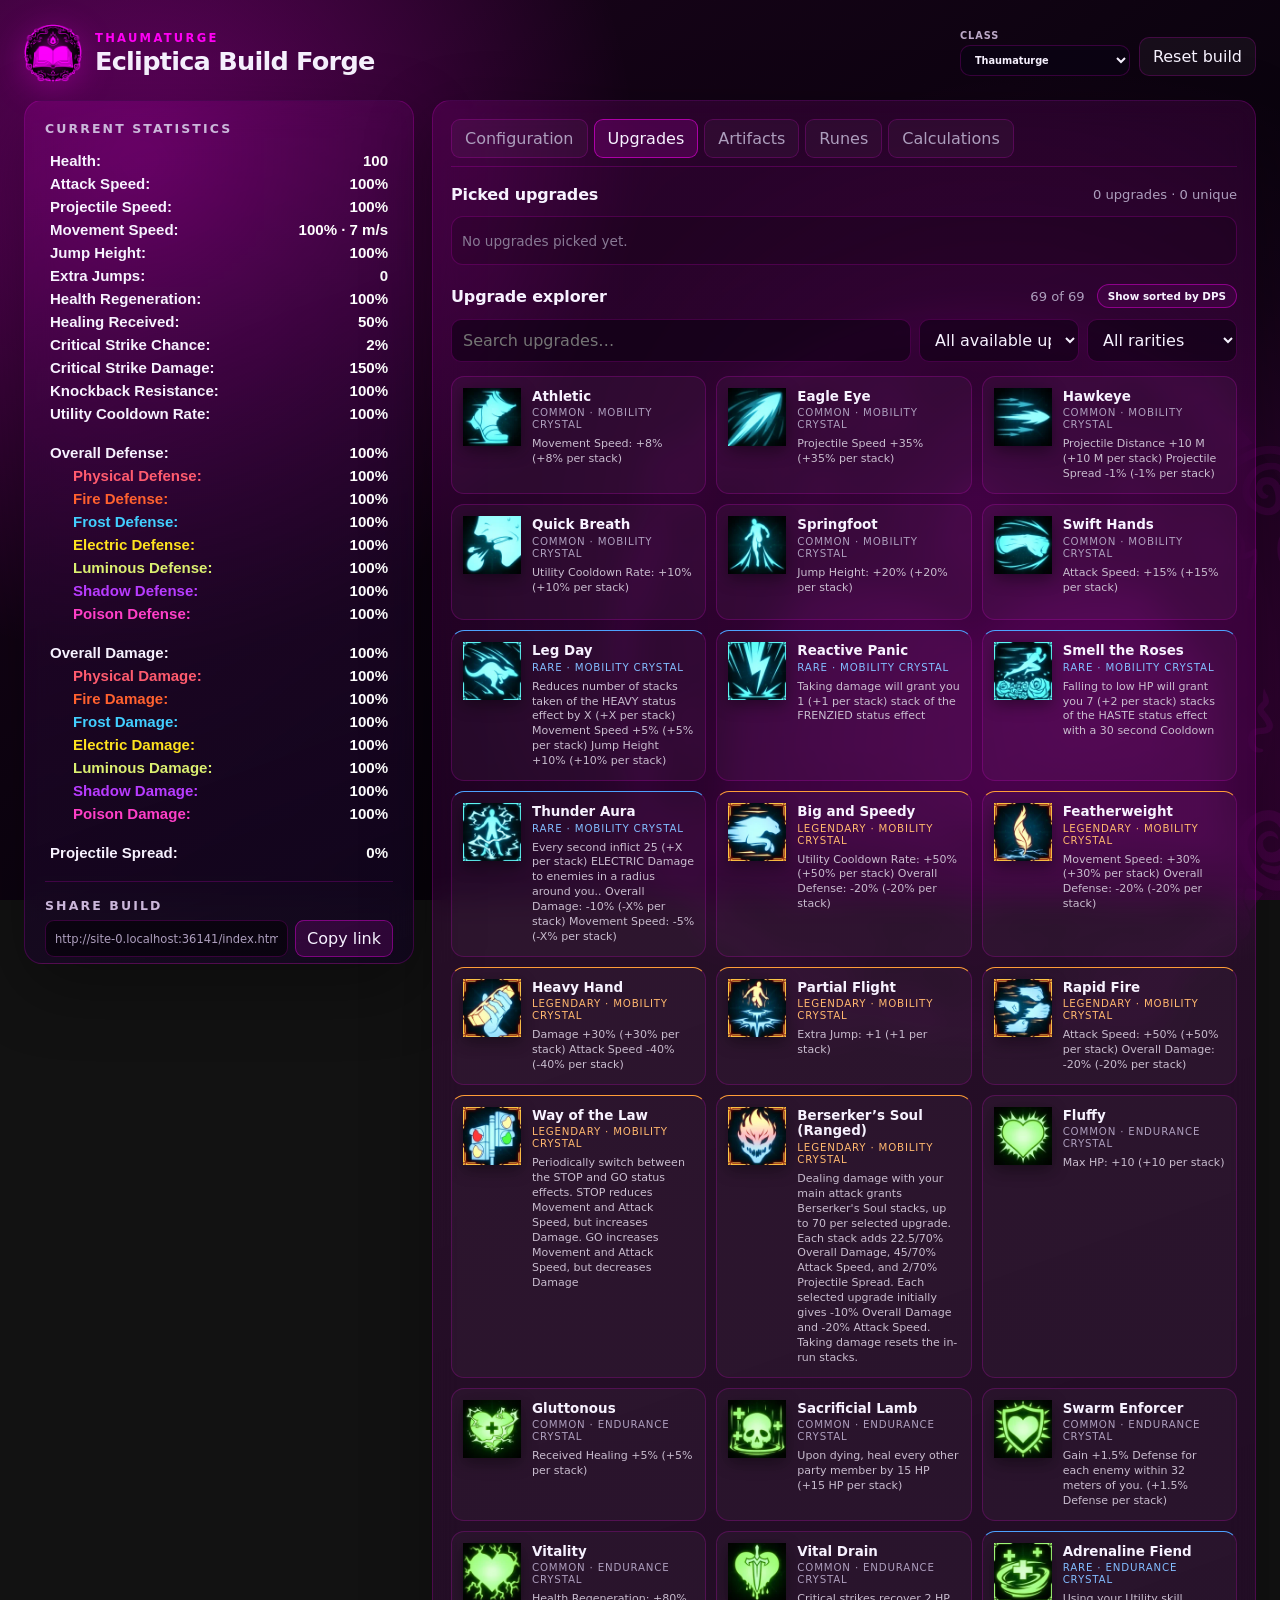
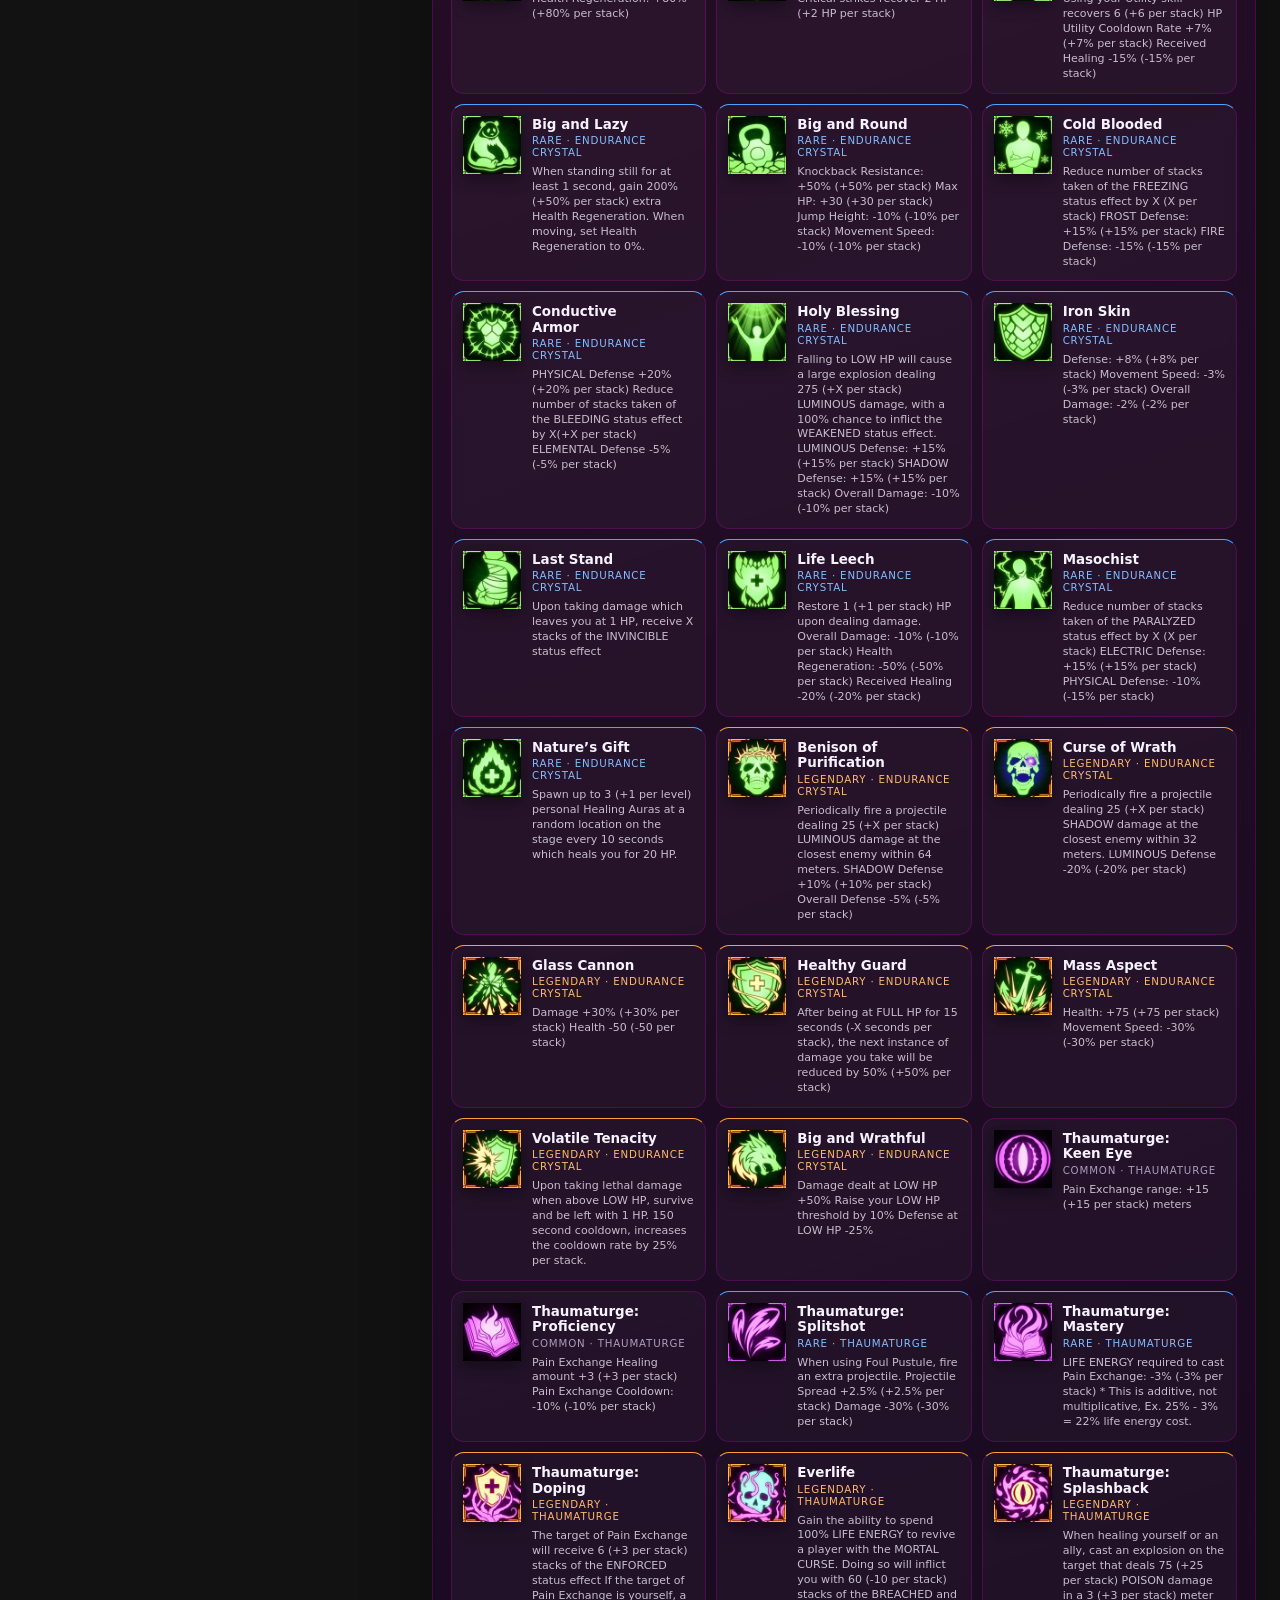
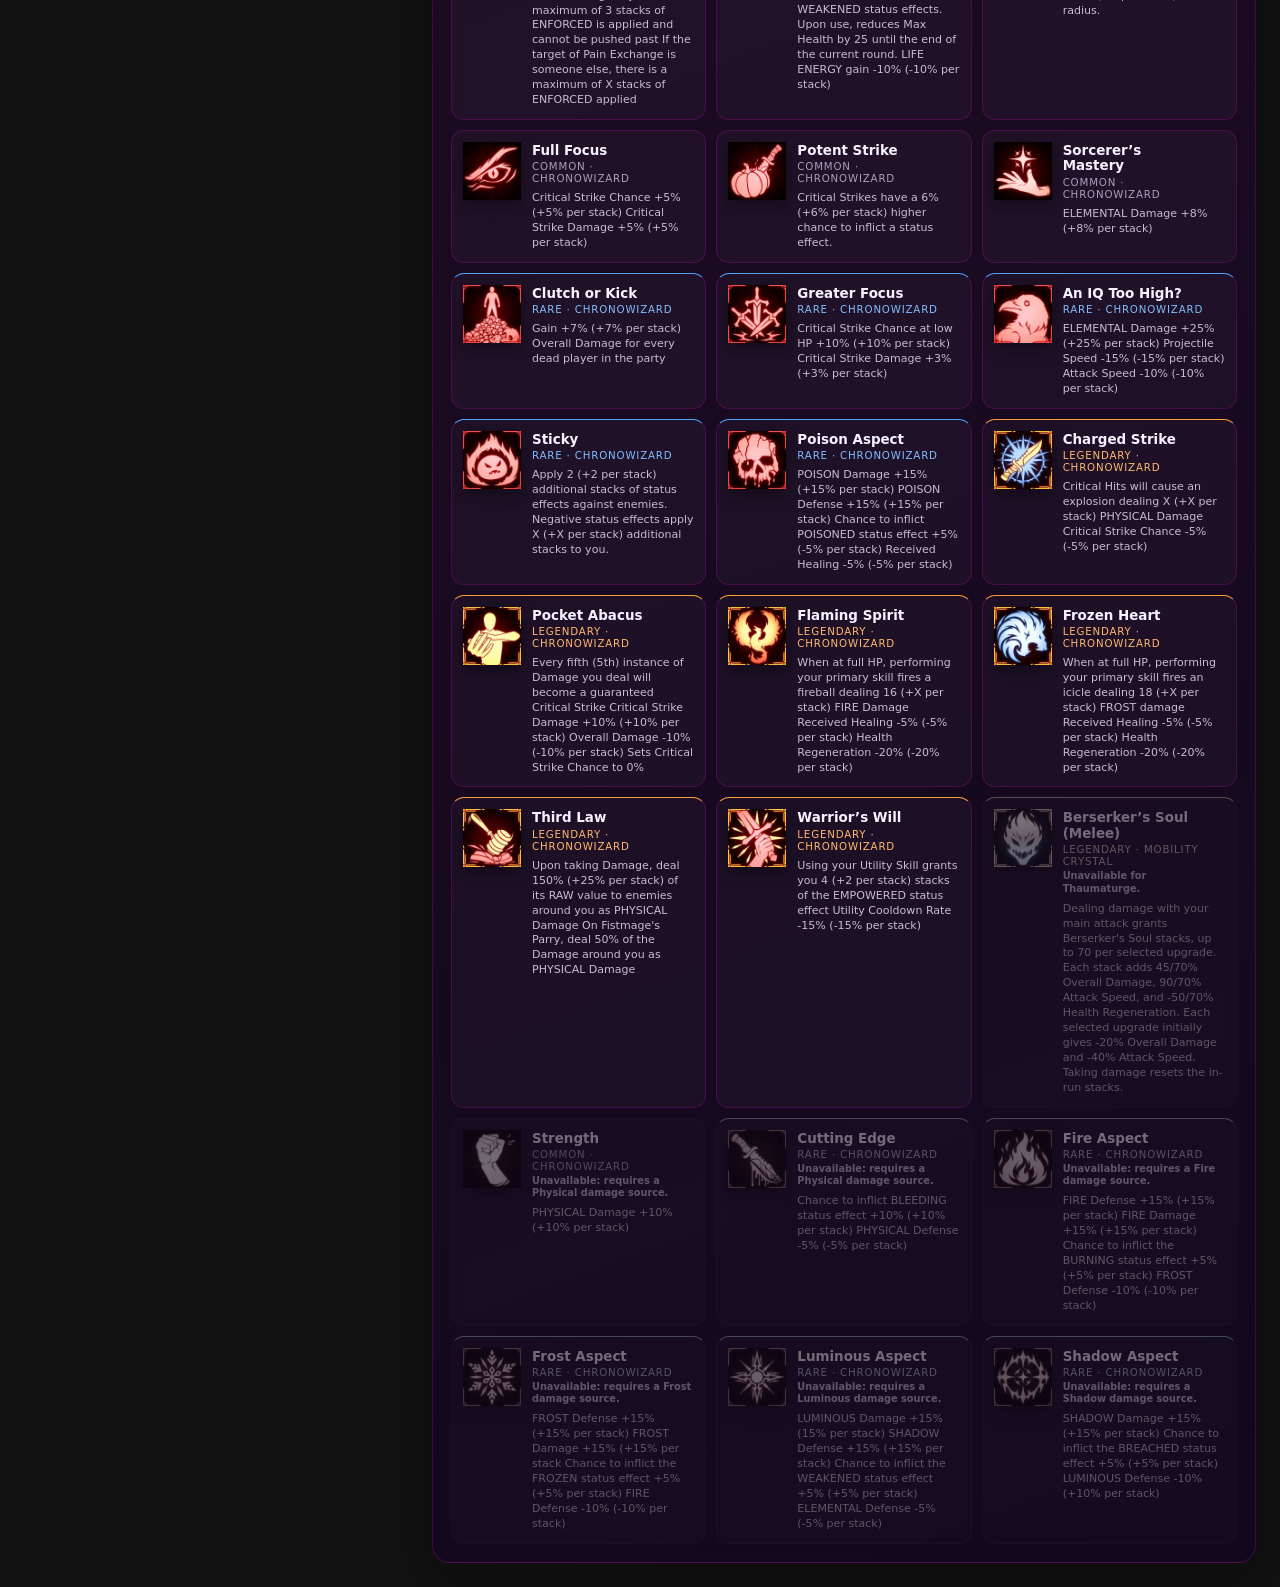
==== index.html @ ab250fe9 "Improve calculator combat mechanics and controls" ====
<!doctype html>
<html lang="en">
<head>
  <meta charset="utf-8">
  <meta name="viewport" content="width=device-width, initial-scale=1">
  <title>Ecliptica Build Forge</title>
  <style>
    :root {
      color-scheme: dark;
      --ink: #f7f2ff;
      --muted: #ad9ebd;
      --panel: rgba(18, 7, 31, .86);
      --panel-2: rgba(35, 14, 55, .82);
      --class-rgb: 255, 0, 244;
      --class-deep: #170319;
      --class-logo: url("pictures/Class7.png");
      --line: rgba(var(--class-rgb), .19);
      --accent: rgb(var(--class-rgb));
      --physical: #ff5b6e;
      --fire: #ff612f;
      --frost: #42cfff;
      --electric: #ffe31f;
      --luminous: #dbef71;
      --shadow: #b83cff;
      --poison: #ff3fc8;
      --positive: #8ef6b1;
      --negative: #ff8b9c;
      font-family: Inter, ui-sans-serif, system-ui, -apple-system, "Segoe UI", sans-serif;
    }

    * { box-sizing: border-box; }

    body {
      margin: 0;
      min-height: 100vh;
      color: var(--ink);
      background:
        radial-gradient(circle at 11% 18%, rgba(var(--class-rgb), .31), transparent 31rem),
        radial-gradient(circle at 84% 75%, rgba(var(--class-rgb), .17), transparent 38rem),
        linear-gradient(145deg, var(--class-deep), #07030b 66%, var(--class-deep));
      background-attachment: fixed;
    }

    body[data-class="Spellsword"] { --class-rgb: 255, 20, 28; --class-deep: #1c0307; --class-logo: url("pictures/Class1.png"); }
    body[data-class="Twinmage"] { --class-rgb: 0, 204, 24; --class-deep: #031a0a; --class-logo: url("pictures/Class2.png"); }
    body[data-class="Gunmancer"] { --class-rgb: 191, 207, 229; --class-deep: #0a0e16; --class-logo: url("pictures/Class3.png"); }
    body[data-class="Fistmage"] { --class-rgb: 255, 235, 0; --class-deep: #1b1700; --class-logo: url("pictures/Class4.png"); }
    body[data-class="Spellhammer"] { --class-rgb: 255, 126, 0; --class-deep: #211003; --class-logo: url("pictures/Class5.png"); }
    body[data-class="Shield Mage"] { --class-rgb: 0, 229, 239; --class-deep: #021b20; --class-logo: url("pictures/Class6.png"); }
    body[data-class="Thaumaturge"] { --class-rgb: 255, 0, 244; --class-deep: #1c031d; --class-logo: url("pictures/Class7.png"); }
    body[data-class="Nekomancer"] { --class-rgb: 139, 28, 255; --class-deep: #120326; --class-logo: url("pictures/Class8.png"); }

    body::before {
      content: "";
      position: fixed;
      inset: 0;
      pointer-events: none;
      opacity: .22;
      background-image:
        linear-gradient(rgba(255,255,255,.025) 1px, transparent 1px),
        linear-gradient(90deg, rgba(255,255,255,.02) 1px, transparent 1px);
      background-size: 42px 42px;
      mask-image: linear-gradient(to bottom, black, transparent 92%);
    }

    body::after {
      content: "";
      position: fixed;
      z-index: 0;
      right: -5vw;
      bottom: -16vh;
      width: min(68vw, 920px);
      height: min(82vh, 920px);
      pointer-events: none;
      opacity: .075;
      background: var(--class-logo) right bottom / contain no-repeat;
      filter: saturate(1.25);
    }

    button, input, select { font: inherit; }
    button { color: inherit; }

    .shell {
      position: relative;
      z-index: 1;
      width: min(1600px, 100%);
      margin: 0 auto;
      padding: 24px;
    }

    .topbar {
      display: flex;
      align-items: center;
      justify-content: space-between;
      gap: 18px;
      margin-bottom: 18px;
    }

    .eyebrow {
      margin: 0 0 3px;
      color: rgb(var(--class-rgb));
      font-size: .72rem;
      font-weight: 800;
      letter-spacing: .2em;
      text-transform: uppercase;
    }

    h1 {
      margin: 0;
      font-size: clamp(1.35rem, 2vw, 2rem);
      line-height: 1.05;
      letter-spacing: -.03em;
    }

    .brand {
      display: flex;
      align-items: center;
      gap: 13px;
      min-width: 0;
    }

    .class-logo {
      width: 58px;
      height: 58px;
      flex: 0 0 auto;
      object-fit: contain;
      filter: drop-shadow(0 7px 16px rgba(var(--class-rgb), .28));
    }

    .reset, .clear-search {
      border: 1px solid var(--line);
      border-radius: 10px;
      background: rgba(255,255,255,.045);
      padding: 9px 13px;
      cursor: pointer;
    }

    .reset:hover, .clear-search:hover { border-color: rgba(217, 164, 255, .55); }

    .top-actions {
      display: flex;
      align-items: end;
      gap: 9px;
    }

    .class-picker {
      display: grid;
      gap: 4px;
      color: #bdaac9;
      font-size: .61rem;
      font-weight: 800;
      letter-spacing: .1em;
      text-transform: uppercase;
    }

    .class-picker select {
      min-width: 170px;
      border: 1px solid var(--line);
      border-radius: 10px;
      outline: none;
      color: var(--ink);
      background: rgba(12, 4, 20, .82);
      padding: 8px 10px;
      text-transform: none;
    }

    .class-picker select:focus { border-color: var(--accent); }

    .layout {
      display: grid;
      grid-template-columns: minmax(310px, 390px) minmax(0, 1fr);
      gap: 18px;
      align-items: start;
    }

    .panel {
      border: 1px solid var(--line);
      border-radius: 18px;
      background: linear-gradient(160deg, rgba(var(--class-rgb), .105), var(--panel));
      box-shadow: 0 24px 70px rgba(0,0,0,.32);
      backdrop-filter: blur(14px);
    }

    .stats-panel {
      position: sticky;
      top: 18px;
      max-height: calc(100vh - 36px);
      overflow: auto;
      padding: 20px;
    }

    .panel-title {
      margin: 0;
      font-size: .78rem;
      color: #cbb7da;
      letter-spacing: .17em;
      text-transform: uppercase;
    }

    .stat-list {
      margin-top: 15px;
      display: grid;
      gap: 3px;
      font-family: "Arial Narrow", "Roboto Condensed", Impact, sans-serif;
      font-stretch: condensed;
      font-size: .94rem;
      font-weight: 800;
      font-style: normal;
      text-transform: none;
    }

    .stat-row {
      display: grid;
      grid-template-columns: minmax(0, 1fr) auto;
      gap: 12px;
      align-items: baseline;
      min-height: 20px;
      padding: 1px 5px;
      border-radius: 5px;
      cursor: help;
    }

    .stat-row.element { padding-left: 28px; }
    .stat-row.changed { background: rgba(255,255,255,.045); }
    .stat-row .value { color: #fff; white-space: nowrap; }
    .stat-row .delta { margin-left: 4px; font-size: .7rem; font-style: normal; }
    .delta.up { color: var(--positive); }
    .delta.down { color: var(--negative); }
    .stat-gap { height: 13px; }
    .physical { color: var(--physical); }
    .fire { color: var(--fire); }
    .frost { color: var(--frost); }
    .electric { color: var(--electric); }
    .luminous { color: var(--luminous); }
    .shadow { color: var(--shadow); }
    .poison { color: var(--poison); }

    .stat-tooltip {
      position: fixed;
      z-index: 1000;
      display: none;
      width: min(650px, calc(100vw - 28px));
      max-height: min(440px, calc(100vh - 28px));
      overflow: auto;
      border: 1px solid rgba(221, 177, 255, .58);
      border-radius: 16px;
      color: var(--ink);
      background: radial-gradient(circle at 12% 0, rgba(184, 91, 255, .18), transparent 38%), linear-gradient(145deg, rgba(27, 14, 37, .98), rgba(8, 8, 13, .98));
      box-shadow: inset 0 1px rgba(255,255,255,.08), 0 22px 65px rgba(0,0,0,.68), 0 0 24px rgba(183, 91, 255, .14);
      padding: 14px;
      font-family: Inter, ui-sans-serif, system-ui, sans-serif;
      font-size: .75rem;
      font-style: normal;
      text-transform: none;
      backdrop-filter: blur(16px);
      pointer-events: none;
    }

    .stat-tooltip.visible { display: block; }
    .stat-tooltip h3 { margin: 0 0 11px; color: #f0ceff; font-size: .9rem; letter-spacing: .02em; }
    .stat-tooltip table { width: 100%; border-collapse: collapse; table-layout: fixed; }
    .stat-tooltip th {
      color: #d7b8e8;
      font-size: .62rem;
      letter-spacing: .09em;
      text-align: left;
      text-transform: uppercase;
    }
    .stat-tooltip th, .stat-tooltip td {
      padding: 6px 7px;
      border-bottom: 1px solid rgba(224, 198, 255, .11);
      vertical-align: top;
      overflow-wrap: anywhere;
    }
    .stat-tooltip th:nth-child(1) { width: 16%; }
    .stat-tooltip th:nth-child(2) { width: 16%; }
    .stat-tooltip th:nth-child(3) { width: 27%; }
    .stat-tooltip th:nth-child(4) { width: 41%; }
    .stat-tooltip .source-value { color: #fff; font-weight: 800; white-space: nowrap; }
    .stat-tooltip .source-type { color: #d3a8f1; }
    .stat-tooltip tbody tr:hover { background: rgba(215, 151, 255, .07); }
    .cap-calculation {
      margin-top: 10px;
      border: 1px solid rgba(255, 222, 73, .22);
      border-radius: 9px;
      color: #d8cde0;
      background: rgba(255, 211, 45, .055);
      padding: 8px 9px;
      line-height: 1.5;
    }
    .cap-calculation strong { color: #ffe66c; }
    .cap-formula { color: #f6effa; font-family: ui-monospace, SFMono-Regular, Consolas, monospace; }

    .explorer {
      padding: 18px;
      min-width: 0;
    }

    .tabs { display: flex; gap: 6px; overflow-x: auto; margin: 0 0 18px; padding-bottom: 8px; border-bottom: 1px solid var(--line); }
    .tab-button { border: 1px solid var(--line); border-radius: 9px; color: var(--muted); background: rgba(255,255,255,.03); padding: 9px 13px; cursor: pointer; }
    .tab-button[aria-selected="true"] { border-color: rgba(var(--class-rgb), .55); color: var(--ink); background: rgba(var(--class-rgb), .14); }
    .tab-pane[hidden] { display: none; }
    .placeholder-pane { min-height: 260px; display: grid; place-items: center; color: var(--muted); text-align: center; }
    .configuration-empty { min-height: 260px; display: grid; place-items: center; color: var(--muted); text-align: center; }
    .configuration-actions { display: flex; justify-content: flex-end; margin: 0 0 18px; }
    .configuration-stack { display: grid; gap: 24px; }
    .berserker-stack-control { border: 1px solid rgba(var(--class-rgb), .34); border-radius: 12px; margin: 0; padding: 12px; background: rgba(var(--class-rgb), .06); }
    .berserker-stack-control legend { padding: 0 6px; color: var(--ink); font-size: .78rem; font-weight: 850; }
    .berserker-stack-inputs { display: grid; grid-template-columns: minmax(160px, 1fr) 92px; gap: 12px; align-items: center; }
    .berserker-stack-inputs input[type="range"] { width: 100%; accent-color: rgb(var(--class-rgb)); }
    .berserker-stack-inputs input[type="number"] { width: 100%; border: 1px solid var(--line); border-radius: 8px; color: var(--ink); background: rgba(0,0,0,.22); padding: 7px 8px; font: inherit; font-variant-numeric: tabular-nums; }
    .berserker-stack-summary { display: block; margin-top: 8px; color: var(--muted); font-size: .68rem; }
    .twinmage-configuration { display: grid; gap: 24px; }
    .gunmancer-configuration { display: grid; gap: 22px; }
    .ability-picker { border: 0; margin: 0; padding: 0; }
    .ability-picker legend { width: 100%; margin-bottom: 10px; color: var(--ink); }
    .ability-picker-heading { display: flex; align-items: baseline; justify-content: space-between; gap: 14px; }
    .ability-picker-title { font-size: 1rem; font-weight: 800; text-transform: uppercase; letter-spacing: .04em; }
    .ability-picker-subtitle { color: var(--muted); font-size: .68rem; }
    .ability-options { display: grid; grid-template-columns: repeat(2, minmax(180px, 1fr)); gap: 10px; }
    .ability-option { position: relative; display: grid; grid-template-columns: 58px minmax(0, 1fr); gap: 10px; align-items: center; min-width: 0; border: 1px solid var(--line); border-radius: 12px; color: var(--muted); background: rgba(255,255,255,.025); padding: 9px; cursor: pointer; transition: border-color .15s, background .15s, color .15s, transform .15s; }
    .ability-option:hover { border-color: rgba(var(--class-rgb), .45); color: var(--ink); transform: translateY(-1px); }
    .ability-option:has(input:focus-visible) { outline: 2px solid rgba(var(--class-rgb), .8); outline-offset: 2px; }
    .ability-option:has(input:checked) { border-color: rgba(var(--class-rgb), .8); color: var(--ink); background: rgba(var(--class-rgb), .16); box-shadow: inset 0 0 0 1px rgba(var(--class-rgb), .3), 0 0 18px rgba(var(--class-rgb), .13); }
    .ability-option input { position: absolute; width: 1px; height: 1px; opacity: 0; pointer-events: none; }
    .ability-icon { width: 58px; height: 58px; display: block; object-fit: contain; border-radius: 9px; background: rgba(0,0,0,.2); }
    .ability-option:has(input:checked) .ability-icon { filter: saturate(1.16) drop-shadow(0 0 7px rgba(var(--class-rgb), .4)); }
    .ability-copy { min-width: 0; }
    .ability-name { display: block; overflow: hidden; color: inherit; font-size: .76rem; font-weight: 850; text-overflow: ellipsis; white-space: nowrap; }
    .ability-effect { display: block; margin-top: 4px; color: var(--muted); font-size: .65rem; line-height: 1.35; }
    .gunmancer-configuration .ability-picker-heading { align-items: center; }
    .gunmancer-configuration .ability-options { grid-template-columns: repeat(auto-fit, minmax(180px, 1fr)); }
    .airblast-options { display: grid; grid-template-columns: repeat(3, minmax(130px, 1fr)); gap: 8px; }
    .airblast-option { position: relative; display: flex; align-items: center; gap: 7px; border: 1px solid var(--line); border-radius: 9px; color: var(--muted); background: rgba(255,255,255,.025); padding: 8px 9px; font-size: .7rem; cursor: pointer; }
    .airblast-option:has(input:checked) { border-color: rgba(var(--class-rgb), .75); color: var(--ink); background: rgba(var(--class-rgb), .13); }
    .airblast-option input { accent-color: rgb(var(--class-rgb)); }
    .gunmancer-source-note { color: var(--muted); font-size: .66rem; line-height: 1.4; }
    .element-picker { border: 0; margin: 0; padding: 0; }
    .element-picker legend { width: 100%; margin-bottom: 10px; color: var(--ink); }
    .element-picker-heading { display: flex; align-items: center; justify-content: space-between; gap: 14px; }
    .element-picker-title { font-size: 1rem; font-weight: 800; text-transform: uppercase; letter-spacing: .04em; }
    .damage-calculation-toggle { display: inline-flex; align-items: center; gap: 7px; color: var(--muted); font-size: .72rem; font-weight: 700; text-transform: none; letter-spacing: 0; cursor: pointer; }
    .damage-calculation-toggle input { width: 16px; height: 16px; margin: 0; accent-color: rgb(var(--class-rgb)); cursor: pointer; }
    .element-options { display: grid; grid-template-columns: repeat(6, minmax(76px, 1fr)); gap: 10px; }
    .element-option { position: relative; display: grid; justify-items: center; gap: 7px; min-width: 0; border: 1px solid var(--line); border-radius: 12px; color: var(--muted); background: rgba(255,255,255,.025); padding: 11px 7px 9px; cursor: pointer; transition: border-color .15s, background .15s, color .15s, transform .15s; }
    .element-option:hover { border-color: rgba(var(--class-rgb), .45); color: var(--ink); transform: translateY(-1px); }
    .element-option:has(input:focus-visible) { outline: 2px solid rgba(var(--class-rgb), .8); outline-offset: 2px; }
    .element-option:has(input:checked) { border-color: rgba(var(--class-rgb), .8); color: var(--ink); background: rgba(var(--class-rgb), .16); box-shadow: inset 0 0 0 1px rgba(var(--class-rgb), .3), 0 0 18px rgba(var(--class-rgb), .13); }
    .element-option input { position: absolute; width: 1px; height: 1px; opacity: 0; pointer-events: none; }
    .element-icon { width: 64px; height: 64px; display: block; object-fit: contain; filter: saturate(.88); }
    .element-option:has(input:checked) .element-icon { filter: saturate(1.16) drop-shadow(0 0 7px rgba(var(--class-rgb), .4)); }
    .element-name { overflow: hidden; max-width: 100%; font-size: .72rem; font-weight: 800; text-transform: uppercase; text-overflow: ellipsis; }
    .calculation-empty { min-height: 260px; display: grid; place-items: center; color: var(--muted); text-align: center; }
    .calculation-stack { display: grid; gap: 12px; align-items: start; justify-items: start; }
    .calculation-secondary { display: flex; flex-wrap: wrap; gap: 12px; align-items: flex-start; max-width: 100%; }
    .damage-calculation { width: 100%; }
    .damage-table-wrap { width: max-content; max-width: 100%; overflow-x: auto; border: 1px solid rgba(var(--class-rgb), .58); border-radius: 12px; background: linear-gradient(135deg, rgba(255,255,255,.025), rgba(0,0,0,.22)); box-shadow: inset 0 0 18px rgba(0,0,0,.22), 0 0 12px rgba(var(--class-rgb), .08); }
    .damage-table { width: auto; min-width: 0; border-collapse: collapse; table-layout: fixed; }
    .damage-table .damage-label-col { width: 120px; }
    .damage-table .damage-data-col { width: 72px; }
    .damage-table.shared-ability-table .damage-data-col { width: 120px; }
    .damage-table th, .damage-table td { border-right: 1px solid rgba(255,255,255,.13); border-bottom: 1px solid rgba(255,255,255,.13); padding: 6px 9px; }
    .damage-table tr > :last-child { border-right: 0; }
    .damage-table tbody tr:last-child > * { border-bottom: 0; }
    .damage-table thead th { height: 42px; background: rgba(0,0,0,.18); }
    .damage-table .damage-label { width: 120px; min-width: 120px; color: #e8e8ec; font-size: .66rem; font-weight: 650; text-align: left; white-space: nowrap; }
    .damage-column { --damage-color: #d8dde5; width: 72px; min-width: 72px; color: var(--damage-color); text-align: center; }
    .shared-ability-table .damage-column { width: 120px; min-width: 120px; }
    .shared-ability-table .damage-hand-title { overflow-wrap: normal; word-break: normal; }
    .damage-column[data-element="fire"] { --damage-color: #ff8717; }
    .damage-column[data-element="frost"] { --damage-color: #59b8ff; }
    .damage-column[data-element="lightning"] { --damage-color: #ffe45e; }
    .damage-column[data-element="electric"] { --damage-color: var(--electric); }
    .damage-column[data-element="physical"] { --damage-color: var(--physical); }
    .damage-column[data-element="luminous"] { --damage-color: #fff3a0; }
    .damage-column[data-element="shadow"] { --damage-color: #c77dff; }
    .damage-column[data-element="poison"] { --damage-color: var(--poison); }
    .damage-column[data-element="burning"] { --damage-color: #ff8717; }
    .damage-column[data-element="bleeding"] { --damage-color: var(--physical); }
    .damage-column.status-effect-column { background: color-mix(in srgb, var(--damage-color) 4%, transparent); }
    .damage-column.status-group-start { border-left: 3px solid rgba(var(--class-rgb), .72); }
    .damage-hand-position { display: block; margin-bottom: 2px; color: #9d93a4; font-size: .46rem; font-weight: 800; letter-spacing: .06em; text-transform: uppercase; }
    .damage-hand-title { display: block; color: var(--damage-color); font-size: .7rem; font-weight: 900; line-height: 1.05; overflow-wrap: anywhere; }
    .damage-value { color: var(--damage-color); font-size: .72rem; font-variant-numeric: tabular-nums; font-weight: 800; }
    .damage-value-unknown { color: #aaa6af; font-size: .82rem; }
    .damage-section-break > * { border-top: 3px solid rgba(255,255,255,.11); }
    .damage-total-row .damage-label, .damage-total-row .damage-value { font-size: .93rem; font-weight: 950; }
    .damage-combined-row > * { border-top: 4px solid rgba(var(--class-rgb), .5); border-bottom: 0; background: linear-gradient(90deg, rgba(var(--class-rgb), .14), rgba(var(--class-rgb), .045)); padding-top: 10px; padding-bottom: 10px; }
    .damage-combined-label { color: #f1f3f4; font-size: .78rem; font-weight: 950; letter-spacing: .035em; text-align: left; text-transform: uppercase; }
    .damage-combined-value { display: inline-block; min-width: 82px; color: rgb(var(--class-rgb)); font-size: 1.34rem; font-variant-numeric: tabular-nums; font-weight: 950; line-height: 1; text-shadow: 0 0 14px rgba(var(--class-rgb), .42); }
    .crit-table-wrap { width: max-content; max-width: 100%; overflow-x: auto; border: 1px solid rgba(255, 112, 190, .58); border-radius: 12px; background: linear-gradient(135deg, rgba(255,112,190,.055), rgba(0,0,0,.22)); box-shadow: inset 0 0 18px rgba(0,0,0,.22), 0 0 12px rgba(255,112,190,.06); }
    .crit-table { width: 230px; border-collapse: collapse; table-layout: fixed; }
    .crit-table th, .crit-table td { border-right: 1px solid rgba(255,255,255,.13); border-bottom: 1px solid rgba(255,255,255,.13); padding: 6px 9px; }
    .crit-table tr > :last-child { border-right: 0; }
    .crit-table tbody tr:last-child > * { border-bottom: 0; }
    .crit-table thead th { color: #ffb7dc; background: rgba(0,0,0,.18); font-size: .7rem; font-weight: 900; letter-spacing: .06em; text-align: left; text-transform: uppercase; }
    .crit-label { width: 150px; color: #e8e8ec; font-size: .66rem; font-weight: 650; text-align: left; white-space: nowrap; }
    .crit-value { width: 80px; color: #ff8bc9; font-size: .72rem; font-variant-numeric: tabular-nums; font-weight: 850; text-align: center; }
    .status-table-wrap { --status-color: #ff8717; width: max-content; max-width: 100%; overflow-x: auto; border: 1px solid color-mix(in srgb, var(--status-color) 62%, transparent); border-radius: 12px; background: linear-gradient(135deg, color-mix(in srgb, var(--status-color) 7%, transparent), rgba(0,0,0,.22)); box-shadow: inset 0 0 18px rgba(0,0,0,.22), 0 0 12px color-mix(in srgb, var(--status-color) 8%, transparent); }
    .status-table-wrap[data-status="bleeding"] { --status-color: #ff5b6e; }
    .status-table-wrap[data-status="frozen"] { --status-color: #59b8ff; }
    .status-table-wrap[data-status="paralyzed"] { --status-color: #ffe45e; }
    .status-table-wrap[data-status="weakened"] { --status-color: #fff3a0; }
    .status-table-wrap[data-status="breached"] { --status-color: #c77dff; }
    .status-table-wrap[data-status="poisoned"] { --status-color: var(--poison); }
    .status-table { width: 240px; border-collapse: collapse; table-layout: fixed; }
    .status-table th, .status-table td { border-right: 1px solid rgba(255,255,255,.13); border-bottom: 1px solid rgba(255,255,255,.13); padding: 6px 9px; }
    .status-table tr > :last-child { border-right: 0; }
    .status-table tbody tr:last-child > * { border-bottom: 0; }
    .status-table thead th { color: color-mix(in srgb, var(--status-color) 76%, white); background: rgba(0,0,0,.18); font-size: .7rem; font-weight: 900; letter-spacing: .06em; text-align: left; text-transform: uppercase; }
    .status-label { width: 160px; color: #e8e8ec; font-size: .66rem; font-weight: 650; text-align: left; }
    .status-value { width: 80px; color: var(--status-color); font-size: .72rem; font-variant-numeric: tabular-nums; font-weight: 850; text-align: center; }
    .status-value-unknown { color: #aaa6af; font-size: .82rem; }
    .status-note { color: #aaa6af; background: color-mix(in srgb, var(--status-color) 5%, transparent); padding: 7px 9px !important; font-size: .58rem; font-weight: 650; line-height: 1.35; text-align: left; }
    .status-uncapped-uptime { margin-left: 3px; color: #929099; font-size: .62rem; font-weight: 750; white-space: nowrap; }
    [data-calculation-formula] { cursor: help; border-radius: 4px; transition: background .12s, box-shadow .12s, color .12s; }
    .calculation-reference { background: rgba(255, 230, 92, .18) !important; box-shadow: inset 0 0 0 1px rgba(255, 230, 92, .72), 0 0 10px rgba(255, 230, 92, .28); }
    .calculation-tooltip { --tooltip-accent: #d9a4ff; position: fixed; z-index: 1100; display: none; min-width: 150px; max-width: min(390px, calc(100vw - 24px)); overflow: hidden; border: 1px solid color-mix(in srgb, var(--tooltip-accent) 58%, transparent); border-radius: 12px; color: #f7f3f8; background: radial-gradient(circle at 8% 0, color-mix(in srgb, var(--tooltip-accent) 18%, transparent), transparent 48%), linear-gradient(145deg, rgba(24, 22, 28, .98), rgba(7, 8, 11, .98)); box-shadow: inset 0 1px rgba(255,255,255,.1), 0 14px 38px rgba(0,0,0,.62), 0 0 22px color-mix(in srgb, var(--tooltip-accent) 18%, transparent); padding: 11px 13px 10px; font: 700 .7rem/1.42 ui-monospace, SFMono-Regular, Consolas, monospace; backdrop-filter: blur(18px) saturate(1.25); pointer-events: none; }
    .calculation-tooltip::before { content: ""; position: absolute; inset: 0 0 auto; height: 3px; background: linear-gradient(90deg, transparent, var(--tooltip-accent) 22% 78%, transparent); box-shadow: 0 0 12px var(--tooltip-accent); }
    .calculation-tooltip.visible { display: block; }
    .calculation-tooltip-head { display: flex; gap: 7px; align-items: center; margin-bottom: 4px; color: color-mix(in srgb, var(--tooltip-accent) 86%, white); font-family: Inter, ui-sans-serif, system-ui, sans-serif; font-size: .58rem; font-weight: 900; letter-spacing: .12em; text-transform: uppercase; }
    .calculation-tooltip-icon { width: 15px; height: 15px; display: inline-grid; place-items: center; border: 1px solid color-mix(in srgb, var(--tooltip-accent) 72%, transparent); border-radius: 5px; background: color-mix(in srgb, var(--tooltip-accent) 14%, transparent); box-shadow: 0 0 8px color-mix(in srgb, var(--tooltip-accent) 22%, transparent); font-size: .48rem; }
    .calculation-tooltip-title { margin: 2px 0 6px; color: color-mix(in srgb, var(--tooltip-accent) 80%, white); font-family: Inter, ui-sans-serif, system-ui, sans-serif; font-size: .82rem; font-weight: 900; }
    .calculation-tooltip-lines { display: grid; gap: 2px; color: #d8d3dc; }
    .calculation-tooltip-source-with-icon { display: grid; grid-template-columns: 44px minmax(0, 1fr); gap: 10px; align-items: center; }
    .calculation-tooltip-source-icon { width: 44px; height: 44px; display: block; object-fit: contain; border: 1px solid color-mix(in srgb, var(--tooltip-accent) 48%, transparent); border-radius: 10px; background: color-mix(in srgb, var(--tooltip-accent) 8%, rgba(255,255,255,.025)); box-shadow: inset 0 1px rgba(255,255,255,.08), 0 0 14px color-mix(in srgb, var(--tooltip-accent) 18%, transparent); }
    .calculation-tooltip-mini-source-icon { width: 20px; height: 20px; display: block; margin-left: 3px; object-fit: contain; filter: drop-shadow(0 0 5px color-mix(in srgb, var(--tooltip-accent) 32%, transparent)); }
    .calculation-tooltip-source-with-icon .calculation-tooltip-title { margin-top: 0; }
    .calculation-tooltip-expression { display: grid; gap: 5px; color: #fff; font-size: .72rem; text-shadow: 0 0 10px color-mix(in srgb, var(--tooltip-accent) 22%, transparent); }
    .calculation-tooltip-expression-line + .calculation-tooltip-expression-line { border-top: 1px solid color-mix(in srgb, var(--tooltip-accent) 20%, transparent); padding-top: 5px; }
    .calculation-tooltip-upgrade { display: grid; grid-template-columns: 42px minmax(0, 1fr) auto; gap: 9px; align-items: center; margin: -2px -2px 10px; border-bottom: 1px solid color-mix(in srgb, var(--tooltip-accent) 22%, transparent); padding: 2px 2px 10px; }
    .calculation-tooltip-upgrade-icon { width: 42px; height: 42px; display: block; object-fit: contain; border: 1px solid color-mix(in srgb, var(--tooltip-accent) 42%, transparent); border-radius: 9px; background: rgba(255,255,255,.035); box-shadow: 0 0 12px color-mix(in srgb, var(--tooltip-accent) 14%, transparent); }
    .calculation-tooltip-upgrade-name { color: color-mix(in srgb, var(--tooltip-accent) 78%, white); font-family: Inter, ui-sans-serif, system-ui, sans-serif; font-size: .72rem; font-weight: 900; }
    .calculation-tooltip-upgrade-effect { grid-column: 2 / -1; margin-top: -4px; color: #aaa5af; font-family: Inter, ui-sans-serif, system-ui, sans-serif; font-size: .61rem; font-weight: 600; line-height: 1.35; }
    .calculation-tooltip-upgrade-stacks { align-self: start; border: 1px solid color-mix(in srgb, var(--tooltip-accent) 48%, transparent); border-radius: 999px; color: #fff; background: color-mix(in srgb, var(--tooltip-accent) 13%, transparent); padding: 2px 6px; font-family: Inter, ui-sans-serif, system-ui, sans-serif; font-size: .55rem; font-weight: 900; white-space: nowrap; }
    .calculation-damage-type { --type-color: #fff; margin-left: auto; border: 1px solid color-mix(in srgb, var(--type-color) 62%, transparent); border-radius: 999px; color: var(--type-color); background: color-mix(in srgb, var(--type-color) 12%, transparent); padding: 2px 7px; font-size: .55rem; letter-spacing: .08em; box-shadow: 0 0 9px color-mix(in srgb, var(--type-color) 16%, transparent); }
    .damage-type-fire { --type-color: var(--fire); }
    .damage-type-frost { --type-color: var(--frost); }
    .damage-type-electric { --type-color: var(--electric); }
    .damage-type-physical { --type-color: var(--physical); }
    .damage-type-luminous { --type-color: var(--luminous); }
    .damage-type-shadow { --type-color: var(--shadow); }
    .damage-type-poison { --type-color: var(--poison); }
    .calculation-damage-breakdown { display: grid; gap: 4px; margin-top: 8px; border-top: 1px solid rgba(255,255,255,.1); padding-top: 7px; }
    .calculation-damage-breakdown-row { display: flex; justify-content: space-between; gap: 18px; color: var(--type-color); }
    .calculation-damage-breakdown-row strong { color: inherit; font-size: .74rem; }
    .application-breakdown { margin-top: 4px; border: 1px solid color-mix(in srgb, var(--tooltip-accent) 24%, transparent); border-radius: 8px; overflow: hidden; }
    .application-breakdown table { width: 100%; border-collapse: collapse; font-size: .62rem; font-variant-numeric: tabular-nums; }
    .application-breakdown th, .application-breakdown td { border-bottom: 1px solid color-mix(in srgb, var(--tooltip-accent) 16%, transparent); padding: 5px 6px; text-align: right; white-space: nowrap; }
    .application-breakdown th:first-child, .application-breakdown td:first-child { text-align: left; white-space: normal; }
    .application-breakdown thead th { color: #aaa5af; font-size: .52rem; letter-spacing: .05em; text-transform: uppercase; }
    .application-breakdown tfoot th, .application-breakdown tfoot td { border-bottom: 0; color: color-mix(in srgb, var(--tooltip-accent) 78%, white); font-weight: 900; }
    .application-breakdown-result { border-top: 1px solid color-mix(in srgb, var(--tooltip-accent) 24%, transparent); color: #fff; padding: 7px 6px; font-size: .68rem; font-weight: 900; text-align: right; }
    .item-placeholder { width: 58px; height: 58px; display: grid; place-items: center; flex: 0 0 auto; border: 1px dashed rgba(255,255,255,.22); border-radius: 10px; color: #8e8097; font-size: 1.35rem; overflow: hidden; }
    .item-art { width: 100%; height: 100%; display: block; object-fit: contain; }
    .upgrade.conditional-unavailable { opacity: .42; filter: grayscale(.8); }
    .upgrade.conditional-unavailable:hover { opacity: .58; }
    .conditional-note { margin: 3px 0 2px; color: #d9b8ff; font-size: .61rem; font-weight: 800; line-height: 1.25; }
    .artifact-card.selected, .rune-card.selected { box-shadow: inset 0 0 0 2px rgba(205,147,255,.55); }
    .slot-grid { position: relative; width: min(100%, 690px); aspect-ratio: 2.12; margin: 12px auto 28px; }
    .slot-grid::before { content: ""; position: absolute; inset: 8% 5% 0; border: 7px solid #8d5627; border-bottom-width: 8px; border-radius: 50% 50% 0 0 / 100% 100% 0 0; background: conic-gradient(from 270deg at 50% 100%, #392276 0 25%, #7040bd 0 50%, #3d1d7c 0 75%, #7200ff 0 100%); clip-path: inset(0 0 0 round 50% 50% 0 0); box-shadow: inset 0 0 28px rgba(0,0,0,.45), 0 0 22px rgba(100,0,190,.22); }
    .slot-grid::after { content: ""; position: absolute; z-index: 1; left: 25%; right: 25%; bottom: 0; height: 40%; border: 7px solid #fff86c; border-bottom: 0; border-radius: 50% 50% 0 0 / 100% 100% 0 0; background: #070509; box-shadow: 0 0 10px rgba(255,248,108,.42); pointer-events: none; }
    .rune-slot { position: absolute; z-index: 2; width: 24%; min-height: 132px; border: 3px solid #f4ff66; border-radius: 3px; background: rgba(4,2,7,.94); padding: 10px; cursor: pointer; box-shadow: 0 3px 12px rgba(0,0,0,.55); }
    .rune-slot:nth-child(1) { left: 0; bottom: 5%; }
    .rune-slot:nth-child(2) { left: 25%; top: 0; }
    .rune-slot:nth-child(3) { right: 25%; top: 0; }
    .rune-slot:nth-child(4) { right: 0; bottom: 5%; }
    .rune-slot.active { border-color: #fffca0; background: rgba(var(--class-rgb), .22); box-shadow: 0 0 0 2px rgba(255,248,108,.3), 0 0 20px rgba(var(--class-rgb), .5); }
    .slot-name { display: block; color: #d3a8f1; font-size: .68rem; font-weight: 800; text-transform: uppercase; }
    .remove-rune { position: absolute; top: 6px; right: 6px; width: 20px; height: 20px; display: grid; place-items: center; border: 1px solid rgba(255,255,255,.24); border-radius: 50%; color: var(--muted); background: rgba(0,0,0,.3); padding: 0; font-size: .72rem; line-height: 1; cursor: pointer; }
    .remove-rune:hover, .remove-rune:focus-visible { border-color: #ff8fa3; color: #ffb2bf; outline: none; }
    .slot-rune { display: block; min-height: 2.2em; margin: 5px 0; font-size: .78rem; font-weight: 700; text-align: center; }
    .slot-rune-art { width: 48px; height: 48px; display: block; margin: 2px auto 4px; object-fit: contain; }
    .slot-rune-empty { width: 48px; height: 48px; display: grid; place-items: center; margin: 2px auto 4px; border: 1px dashed rgba(255,255,255,.24); color: #8e8097; font-size: 1.2rem; }
    .curse-select { width: 100%; border: 1px solid var(--line); border-radius: 7px; color: var(--ink); background: #160d1d; padding: 6px; font-size: .68rem; }
    .curse-row { display: flex; align-items: center; gap: 6px; }
    .curse-art { width: 30px; height: 30px; flex: 0 0 auto; object-fit: contain; }
    .rune-help { margin: -7px 0 14px; color: var(--muted); font-size: .75rem; line-height: 1.45; }

    .picked-head, .catalog-head {
      display: flex;
      align-items: center;
      justify-content: space-between;
      gap: 12px;
    }

    .dps-ranking { margin: 0 0 18px; }
    .dps-ranking-toggle { border: 1px solid rgba(var(--class-rgb), .42); border-radius: 999px; color: var(--ink); background: rgba(var(--class-rgb), .08); padding: 5px 10px; font-size: .65rem; font-weight: 850; cursor: pointer; }
    .dps-ranking-toggle:hover, .dps-ranking-toggle:focus-visible { border-color: rgba(var(--class-rgb), .82); background: rgba(var(--class-rgb), .16); outline: none; }
    .dps-ranking-list { display: grid; gap: 6px; }
    .dps-ranking-item {
      width: 100%;
      display: grid;
      grid-template-columns: 26px 34px minmax(0, 1fr) auto;
      gap: 9px;
      align-items: center;
      border: 1px solid var(--line);
      border-radius: 10px;
      color: var(--ink);
      background: rgba(255,255,255,.025);
      padding: 6px 9px;
      text-align: left;
      cursor: pointer;
    }
    .dps-ranking-item:hover, .dps-ranking-item:focus-visible { border-color: rgba(var(--class-rgb), .7); background: rgba(var(--class-rgb), .1); outline: none; }
    .dps-ranking-item img { width: 34px; height: 34px; display: block; object-fit: contain; }
    .dps-ranking-rank { color: var(--muted); font-size: .68rem; font-variant-numeric: tabular-nums; text-align: center; }
    .dps-ranking-name { min-width: 0; overflow: hidden; color: var(--ink); font-size: .76rem; font-weight: 800; text-overflow: ellipsis; white-space: nowrap; }
    .dps-ranking-increase { color: #9cffba; font-size: .78rem; font-variant-numeric: tabular-nums; font-weight: 950; white-space: nowrap; }
    .dps-ranking-item.negative .dps-ranking-increase { color: #ff9da9; }
    .dps-ranking-loading, .dps-ranking-empty { display: flex; align-items: center; gap: 9px; min-height: 46px; color: var(--muted); font-size: .75rem; }
    .dps-ranking-spinner { width: 14px; height: 14px; flex: 0 0 auto; border: 2px solid rgba(255,255,255,.18); border-top-color: rgb(var(--class-rgb)); border-radius: 50%; animation: dps-ranking-spin .75s linear infinite; }
    @keyframes dps-ranking-spin { to { transform: rotate(360deg); } }

    .section-title {
      margin: 0;
      font-size: 1rem;
      letter-spacing: -.01em;
    }

    .summary {
      color: var(--muted);
      font-size: .82rem;
    }

    .picked-list {
      display: flex;
      flex-wrap: wrap;
      gap: 8px;
      min-height: 49px;
      margin: 12px 0 19px;
      padding: 10px;
      border: 1px solid var(--line);
      border-radius: 12px;
      background: rgba(0,0,0,.17);
    }

    .empty {
      align-self: center;
      color: #887994;
      font-size: .85rem;
    }

    .picked-item {
      display: grid;
      grid-template-columns: 32px minmax(80px, 1fr) auto;
      align-items: center;
      gap: 7px;
      max-width: 265px;
      border: 1px solid var(--line);
      border-radius: 10px;
      padding: 5px 6px;
      background: rgba(255,255,255,.035);
    }

    .picked-item.rare { border-color: rgba(78, 162, 255, .45); background: rgba(34, 105, 181, .1); }
    .picked-item.legendary { border-color: rgba(255, 157, 56, .5); background: rgba(181, 87, 25, .11); }
    .picked-item img { width: 30px; height: 30px; object-fit: contain; }
    .picked-name { overflow: hidden; font-size: .74rem; font-weight: 700; text-overflow: ellipsis; white-space: nowrap; }
    .picked-stepper { display: flex; align-items: center; gap: 5px; }
    .picked-stepper button {
      width: 22px;
      height: 22px;
      padding: 0;
      border: 1px solid var(--line);
      border-radius: 6px;
      background: rgba(255,255,255,.06);
      cursor: pointer;
    }
    .picked-stepper span { min-width: 16px; text-align: center; font-size: .75rem; font-weight: 800; }

    .tools {
      display: grid;
      grid-template-columns: minmax(180px, 1fr) 160px 150px;
      gap: 8px;
      margin: 11px 0 14px;
    }

    .control {
      width: 100%;
      min-width: 0;
      border: 1px solid var(--line);
      border-radius: 10px;
      outline: none;
      color: var(--ink);
      background: rgba(5, 1, 10, .5);
      padding: 10px 11px;
    }
    .control:focus { border-color: var(--accent); }

    .catalog {
      display: grid;
      grid-template-columns: repeat(auto-fill, minmax(230px, 1fr));
      gap: 10px;
    }

    .upgrade {
      position: relative;
      display: grid;
      grid-template-columns: 58px minmax(0, 1fr);
      gap: 11px;
      min-height: 116px;
      overflow: hidden;
      border: 1px solid var(--line);
      border-radius: 13px;
      background: rgba(255,255,255,.032);
      padding: 11px;
      text-align: left;
      cursor: pointer;
      transition: transform .13s ease, border-color .13s ease, background .13s ease;
      user-select: none;
    }

    .upgrade:hover {
      z-index: 2;
      transform: translateY(-2px);
      border-color: rgba(205, 147, 255, .55);
      background: rgba(129, 67, 164, .1);
    }

    .upgrade.rare { border-top-color: #4ea2ff; }
    .upgrade.legendary { border-top-color: #ff9d38; }
    .upgrade.selected { box-shadow: inset 0 0 0 1px rgba(205, 147, 255, .38); }
    .upgrade img { width: 58px; height: 58px; object-fit: contain; filter: drop-shadow(0 5px 8px rgba(0,0,0,.4)); }
    .upgrade-copy { min-width: 0; }
    .upgrade-name { margin: 1px 28px 2px 0; font-size: .84rem; line-height: 1.15; }
    .meta { color: var(--muted); font-size: .64rem; letter-spacing: .08em; text-transform: uppercase; }
    .upgrade.rare .meta { color: #83bdff; }
    .upgrade.legendary .meta { color: #ffb86f; }
    .effect { margin: 7px 0 0; color: #c9bdcf; font-size: .69rem; line-height: 1.35; }
    .count {
      position: absolute;
      top: 8px;
      right: 8px;
      display: grid;
      place-items: center;
      min-width: 25px;
      height: 25px;
      border-radius: 999px;
      color: #190523;
      background: #e6b6ff;
      font-size: .7rem;
      font-weight: 900;
    }

    .no-results {
      grid-column: 1 / -1;
      padding: 34px;
      color: var(--muted);
      text-align: center;
    }

    @media (max-width: 900px) {
      .shell { padding: 14px; }
      .layout { grid-template-columns: 1fr; }
      .stats-panel { position: relative; top: 0; max-height: none; }
      .tools { grid-template-columns: 1fr 1fr; }
      .tools input { grid-column: 1 / -1; }
      .slot-grid { width: 100%; }
    }

    .share-build {
      display: grid;
      grid-template-columns: minmax(0, 1fr) auto;
      gap: 7px;
      margin-top: 18px;
      padding-top: 16px;
      border-top: 1px solid var(--line);
    }

    .share-build .panel-title { grid-column: 1 / -1; }
    .share-url {
      min-width: 0;
      border: 1px solid var(--line);
      border-radius: 9px;
      outline: none;
      color: var(--muted);
      background: rgba(5, 2, 9, .62);
      padding: 8px 9px;
      font-size: .72rem;
    }
    .share-url:focus { border-color: var(--accent); }
    .copy-link {
      border: 1px solid rgba(var(--class-rgb), .38);
      border-radius: 9px;
      background: rgba(var(--class-rgb), .13);
      padding: 8px 11px;
      cursor: pointer;
      white-space: nowrap;
    }
    .copy-link:hover { border-color: var(--accent); }
    .copy-status {
      grid-column: 1 / -1;
      min-height: 1em;
      color: var(--positive);
      font-size: .7rem;
      text-align: right;
    }

    @media (max-width: 520px) {
      .topbar { align-items: flex-start; flex-direction: column; }
      .top-actions { width: 100%; align-items: end; }
      .class-picker { flex: 1; }
      .class-picker select { width: 100%; min-width: 0; }
      .explorer, .stats-panel { padding: 14px; }
      .tools { grid-template-columns: 1fr; }
      .tools input { grid-column: auto; }
      .catalog { grid-template-columns: 1fr; }
      .element-options { grid-template-columns: repeat(3, minmax(76px, 1fr)); }
      .ability-options, .airblast-options { grid-template-columns: 1fr; }
      .element-picker-heading { align-items: flex-start; flex-direction: column; gap: 7px; }
      .damage-table th, .damage-table td { padding: 6px 8px; }
      .slot-grid { display: grid; grid-template-columns: 1fr 1fr; gap: 8px; aspect-ratio: auto; }
      .slot-grid::before, .slot-grid::after { display: none; }
      .rune-slot, .rune-slot:nth-child(n) { position: relative; inset: auto; width: auto; min-height: 0; border-width: 2px; }
    }
  </style>
</head>
<body>
  <main class="shell">
    <header class="topbar">
      <div class="brand">
        <img class="class-logo" id="class-logo" src="pictures/Class7.png" alt="">
        <div>
          <p class="eyebrow" id="active-class-label">Thaumaturge</p>
          <h1>Ecliptica Build Forge</h1>
        </div>
      </div>
      <div class="top-actions">
        <label class="class-picker">Class
          <select id="class-select">
            <option>Spellsword</option>
            <option>Twinmage</option>
            <option>Gunmancer</option>
            <option>Fistmage</option>
            <option>Spellhammer</option>
            <option>Shield Mage</option>
            <option>Thaumaturge</option>
            <option>Nekomancer</option>
          </select>
        </label>
        <button class="reset" id="reset-build" type="button">Reset build</button>
      </div>
    </header>

    <div class="layout">
      <aside class="panel stats-panel">
        <h2 class="panel-title">Current statistics</h2>
        <div class="stat-list" id="stats"></div>
        <div class="share-build" aria-labelledby="share-build-title">
          <h2 class="panel-title" id="share-build-title">Share build</h2>
          <input class="share-url" id="share-url" type="text" readonly aria-label="Share build URL">
          <button class="copy-link" id="copy-link" type="button">Copy link</button>
          <span class="copy-status" id="copy-status" role="status" aria-live="polite"></span>
        </div>
      </aside>

      <section class="panel explorer">
        <nav class="tabs" role="tablist" aria-label="Build sections">
          <button class="tab-button" role="tab" aria-selected="false" data-tab="configuration">Configuration</button>
          <button class="tab-button" role="tab" aria-selected="true" data-tab="upgrades">Upgrades</button>
          <button class="tab-button" role="tab" aria-selected="false" data-tab="artifacts">Artifacts</button>
          <button class="tab-button" role="tab" aria-selected="false" data-tab="runes">Runes</button>
          <button class="tab-button" role="tab" aria-selected="false" data-tab="calculations">Calculations</button>
        </nav>
        <div class="tab-pane" id="tab-configuration" role="tabpanel" hidden>
          <div class="configuration-actions"><button class="reset" id="reset-configuration" type="button">Reset configuration</button></div>
          <div id="configuration-content"></div>
        </div>
        <div class="tab-pane" id="tab-upgrades" role="tabpanel">
        <div class="picked-head">
          <h2 class="section-title">Picked upgrades</h2>
          <span class="summary" id="picked-summary">0 upgrades</span>
        </div>
        <div class="picked-list" id="picked-list"></div>

        <div class="catalog-head">
          <h2 class="section-title">Upgrade explorer</h2>
          <div class="catalog-head">
            <span class="summary" id="result-summary"></span>
            <button class="dps-ranking-toggle" id="dps-ranking-toggle" type="button" aria-controls="dps-ranking-list" aria-expanded="false">Show sorted by DPS</button>
          </div>
        </div>
        <div class="tools">
          <input class="control" id="search" type="search" placeholder="Search upgrades…" autocomplete="off">
          <select class="control" id="family-filter" aria-label="Filter by family">
            <option value="">All families</option>
            <option>Thaumaturge</option>
            <option>Endurance Crystal</option>
            <option>Mobility Crystal</option>
            <option>Chronowizard</option>
          </select>
          <select class="control" id="rarity-filter" aria-label="Filter by rarity">
            <option value="">All rarities</option>
            <option>Common</option>
            <option>Rare</option>
            <option>Legendary</option>
          </select>
        </div>
        <section class="dps-ranking" aria-label="DPS sorted upgrades" hidden>
          <div class="dps-ranking-list" id="dps-ranking-list" hidden></div>
        </section>
        <div class="catalog" id="catalog"></div>
        </div>
        <div class="tab-pane" id="tab-artifacts" role="tabpanel" hidden>
          <div class="catalog-head"><h2 class="section-title">Artifacts</h2><span class="summary" id="artifact-summary"></span></div>
          <p class="rune-help">Left-click to add an artifact and right-click to remove one. Artifacts can stack up to 100 times.</p>
          <div class="catalog" id="artifact-catalog"></div>
        </div>
        <div class="tab-pane" id="tab-runes" role="tabpanel" hidden>
          <div class="catalog-head"><h2 class="section-title">Rune loadout</h2><span class="summary">Four phase slots</span></div>
          <div class="slot-grid" id="rune-slots"></div>
          <div class="catalog" id="rune-catalog"></div>
        </div>
        <div class="tab-pane" id="tab-calculations" role="tabpanel" hidden>
          <div id="calculation-content"></div>
        </div>
      </section>
    </div>
  </main>
  <div class="stat-tooltip" id="stat-tooltip" role="tooltip"></div>
  <div class="calculation-tooltip" id="calculation-tooltip" role="tooltip"></div>

  <script src="share-build.js"></script>
  <script src="defense-calculation.js"></script>
  <script src="calculation-engine.js"></script>
  <script>
    const U = [
      ["Thaumaturge","Common","Thaumaturge_Keen_Eye.png","Thaumaturge: Keen Eye","Pain Exchange range: +15 (+15 per stack) meters"],
      ["Thaumaturge","Common","Thaumaturge_Proficiency.png","Thaumaturge: Proficiency","Pain Exchange Healing amount +3 (+3 per stack) Pain Exchange Cooldown: -10% (-10% per stack)"],
      ["Thaumaturge","Rare","Thaumaturge_Splitshot.png","Thaumaturge: Splitshot","When using Foul Pustule, fire an extra projectile. Projectile Spread +2.5% (+2.5% per stack) Damage -30% (-30% per stack)"],
      ["Thaumaturge","Rare","Thaumaturge_Mastery.png","Thaumaturge: Mastery","LIFE ENERGY required to cast Pain Exchange: -3% (-3% per stack) * This is additive, not multiplicative, Ex. 25% - 3% = 22% life energy cost."],
      ["Thaumaturge","Legendary","Thaumaturge_Doping.png","Thaumaturge: Doping","The target of Pain Exchange will receive 6 (+3 per stack) stacks of the ENFORCED status effect If the target of Pain Exchange is yourself, a maximum of 3 stacks of ENFORCED is applied and cannot be pushed past If the target of Pain Exchange is someone else, there is a maximum of X stacks of ENFORCED applied"],
      ["Thaumaturge","Legendary","Thaumaturge_Everlife.png","Everlife","Gain the ability to spend 100% LIFE ENERGY to revive a player with the MORTAL CURSE. Doing so will inflict you with 60 (-10 per stack) stacks of the BREACHED and WEAKENED status effects. Upon use, reduces Max Health by 25 until the end of the current round. LIFE ENERGY gain -10% (-10% per stack)"],
      ["Thaumaturge","Legendary","Thaumaturge_Splashback.png","Thaumaturge: Splashback","When healing yourself or an ally, cast an explosion on the target that deals 75 (+25 per stack) POISON damage in a 3 (+3 per stack) meter radius."],

      ["Spellsword","Common","Spellsword_Profiency.png","Spellsword: Proficiency","Piercing Strike range: +4 (+4 per stack) meters Hitting an enemy with Telekinetic Strike has a 2.5% (+2.5% per stack) chance to give you X stacks of the FRENZIED status effect."],
      ["Spellsword","Rare","Spellsword_Mastery.png","Spellsword: Mastery","Restore 2 (+2 per stack) HP upon dealing damage with the BLEEDING status effect. Health Regeneration -100% (-100% per stack)"],
      ["Spellsword","Rare","Spellsword_Burst.png","Spellsword: Burst","Using your Utility skill increases your Attack Speed by 25% (+25% per stack) for 3 seconds. Utility Cooldown Rate -20% (-20% per stack)"],
      ["Spellsword","Legendary","Spellsword_Swift_Stab.png","Spellsword: Swift Stab","Your Piercing Strike damage will be increased by 35% (+35% per stack) of your Movement Speed% above 100%."],
      ["Spellsword","Legendary","Spellsword_Shieldbreaker.png","Spellsword: Shieldbreaker","Your Piercing Strike will penetrate armor, dealing 25% (+X% per stack) Damage. Your base attack will deal an additional 25% (+X% per stack) Damage."],
      ["Spellsword","Legendary","Spellsword_Whirlwind.png","Spellsword: Whirlwind","Releasing a fully charged piercing strike will cast a large whirlwind, continuously dealing X (+X per stack) PHYSICAL Damage. Piercing Strike Charge Time +30% (+30% per stack)"],

      ["Twinmage","Common","Twinmage-Hand-Boost-L.png","Twinmage: Sinistra","Left Hand Damage +5% (+5% per stack) Left Hand Attack Speed +5% (+5% per stack) Right Hand Damage -3% (-3% per stack) Right Hand Attack Speed -3% (-3% per stack)"],
      ["Twinmage","Common","Twinmage-Hand-Boost-R.png","Twinmage: Dextra","Right Hand Damage +5% (+5% per stack) Right Hand Attack Speed +5% (+5% per stack) Left Hand Damage -3% (-3% per stack) Left Hand Attack Speed -3% (-3% per stack)"],
      ["Twinmage","Common","Twinmage_Profiency.png","Twinmage: Proficiency","Quickwarp distance: +3 (+3 per stack) meters"],
      ["Twinmage","Common","TwinMRush.png","Twinmage: Rush","Applying a status effect to an enemy will grant you 4 (+2 per stack) stacks of the HASTE status effect."],
      ["Twinmage","Rare","Twinmage_Guarded.png","Twinmage: Guarded","Applying a status effect to an enemy will grant you 4 (+2 per stack) stacks of the ENFORCED status effect"],
      ["Twinmage","Rare","Twinmage_Mastery.png","Twinmage: Mastery","Your Elemental Hand projectiles explode in a X (+X per stack) meter radius upon impact, dealing 25% of their damage as splash damage."],
      ["Twinmage","Rare","Twinmage_Wicked_Sign.png","Twinmage: Wicked Sign","Casting Quickwarp has a 6.7% chance to grant you 8 (+2 per stack) stacks of the EMPOWERED, ENFORCED, HASTE AND FRENZIED status effects. This will be guaranteed to happen if you are at 67 HP."],
      ["Twinmage","Legendary","Twinmage_Retaliation.png","Twinmage: Retaliation","Taking damage of the element of one of your Elemental Hands will grant you 3 (+2 per stack) stacks of the EMPOWERED status effect."],

      ["Gunmancer","Common","Gunmancer_Overcharged.png","Gunmancer: Overcharged (VA-11 Blast Cannon)","VA-11 Blast Cannon beam width: +5% (+5% per stack) ELECTRIC Damage: +15% (+15% per stack)"],
      ["Gunmancer","Common","Gunmancer_Proficiency.png","Gunmancer: Proficiency (Firebomb)","Firebomb explosion radius: +1 m (+1 m per stack) FIRE Damage +7%","Gunmancer_Proficiency_Firebomb"],
      ["Gunmancer","Common","Gunmancer_Proficiency.png","Gunmancer: Proficiency (Photon Condenser)","Charged Photon Condenser Projectile Count +2 (+2 per stack) LUMINOUS Damage +7%","Gunmancer_Proficiency_Photon"],
      ["Gunmancer","Common","Gunmancer_Proficiency.png","Gunmancer: Proficiency (Antimatter Accelerator)","Charged Antimatter Accelerator Projectile Count +1 (+1 per stack) SHADOW Damage +5%","Gunmancer_Proficiency_Antimatter"],
      ["Gunmancer","Common","Gunmancer_Sidestep.png","Gunmancer: Sidestep","Using your Airblast Dash will grant you X (+X per stack) stacks of the HASTE status effect"],
      ["Gunmancer","Legendary","Gunmancer_Marksman.png","Gunmancer: Marksman (VA-11 Blast Cannon)","Periodically throw a coin. Hitting the coin with your Blast Cannon will direct the blast towards the nearest enemy and increase the Damage by 400% Coin Size +10% * Actually multiplies specifically the explosion, so the practical damage over a normal shot is only 1.66x"],
      ["Gunmancer","Legendary","Gunmancer_Mastery.png","Gunmancer: Mastery","Charged Shot Damage +50% (+50% per stack)"],

      ["Fistmage","Common","Fistmage_Proficiency.png","Fistmage: Proficiency","On a successful Deflecting Swipe, heal 2 (+2 per stack) HP and summon an aura around yourself, healing nearby allies for half of your personal healing"],
      ["Fistmage","Rare","Fistmage_Mach_Punch.png","Fistmage: Mach Punch","Gain additional PHYSICAL Damage equivalent to 25% (+25% per stack) of your Movement Speed stat past 100%"],
      ["Fistmage","Rare","Fistmage_Mastery.png","Fistmage: Mastery","On a successful deflection, the gained EMPOWERED and ENFORCED status effects are increase by 1 (+1 per stack) stack."],
      ["Fistmage","Rare","FistMRage.png","Fistmage: Rage","On a successful Deflecting Swipe, increase attack speed by 100% (+X% per stack) for 4 seconds and grant you 3 (+1 per stack) stacks of the HASTE status effect. You may only have a maximum of 10 stacks of HASTE."],
      ["Fistmage","Rare","FistMRunner.png","Fistmage: Runner","While charging Aura Fist, gradually increase your movement speed."],
      ["Fistmage","Legendary","Fistmage_Apply_Force.png","Fistmage: Apply Force","Upon a successful Deflecting Swipe, gain a brief APPLY-FORCE status effect. Upon releasing a fully charged Aura Fist punch with the status effect active, fire a Ranged Projectile dealing PHYSICAL Damage and consume 1 stack of the status effect. Deflecting Swipe Cooldown +30%"],

      ["Spellhammer","Common","Spellhammer_Proficiency.png","Spellhammer: Proficiency (Jump Smash)","Knockback Force: +10% (+10% per stack) Jump Smash Strength +5% (+5% per stack)","Spellhammer_Proficiency_Jump"],
      ["Spellhammer","Common","Spellhammer_Proficiency.png","Spellhammer: Proficiency (Chuck)","Knockback Force +10% (+10% per stack) Chucked Hammer Gravity Drop -10% (-10% per stack)","Spellhammer_Proficiency_Chuck"],
      ["Spellhammer","Rare","Spellhammer_Boosted.png","Spellhammer: Boosted","Disperse Blast Strength +10% Disperse Blast Damage +10%"],
      ["Spellhammer","Rare","Spellhammer_Mastery.png","Spellhammer: Mastery (Jump Smash)","Performing Jump Smash on top of an enemy will reduce the cooldown by 25% (X% per stack)","Spellhammer_Mastery_Jump"],
      ["Spellhammer","Rare","Spellhammer_Mastery.png","Spellhammer: Mastery (Chuck)","Upon impact, your Chucked Hammer will bounce towards the nearest enemy 1 time (+1 per stack) Chucked Hammer Gravity Drop -5% (-5% per stack)","Spellhammer_Mastery_Chuck"],
      ["Spellhammer","Legendary","Spellhammer_Concussion.png","Spellhammer: Concussion (Jump Smash)","Performing a high-power Jump Smash will deal additional ELECTRIC Damage with a 50% Chance to inflict the PARALYZED status effect","Spellhammer_Concussion_Jump"],
      ["Spellhammer","Legendary","Spellhammer_Concussion.png","Spellhammer: Concussion (Chuck)","On a successful hit, spawn an Area of Effect that will deal ELECTRIC Damage with a 50% Chance to inflict the PARALYZED status effect.","Spellhammer_Concussion_Chuck"],
      ["Spellhammer","Legendary","Spellhammer_Juggernaut.png","Spellhammer: Juggernaut (Jump Smash)","Performing a high-power Jump Smash will grant you a brief ENFORCED status effect","Spellhammer_Juggernaut_Jump"],
      ["Spellhammer","Legendary","Spellhammer_Juggernaut.png","Spellhammer: Juggernaut (Chuck)","Performing a full-power throw will grant you a brief EMPOWERED status effect. You may only have a maximum of 5 stacks of EMPOWERED (each upgrade increases this cap by 2)","Spellhammer_Juggernaut_Chuck"],

      ["Shield Mage","Common","Shieldmage_Proficiency.png","Shieldmage: Proficiency","Increase the effect area of your Defensive Stance shield by X% (X% per stack)"],
      ["Shield Mage","Common","Shieldmage_Unbreakable.png","Shieldmage: Unbreakable","Damage received from PURPLE Attacks -5% Damage received from PURPLE Attacks with an active Evasive Maneuver Shield -10%"],
      ["Shield Mage","Rare","Shieldmage_Ice_Burst.png","Shieldmage: Ice Burst","Increases charge-up power of Ice Burst for each blocked Attack"],
      ["Shield Mage","Rare","Shieldmage_Mastery.png","Shieldmage: Mastery","Increase the size of your Evasive Maneuver shield by X% (X% per stack)"],
      ["Shield Mage","Legendary","Shieldmage_Rally_Up.png","Shieldmage: Rally Up","Using your Evasive Maneuver Shield gives you and your allies around you a brief EMPOWERED status effect"],
      ["Shield Mage","Legendary","Shieldmage_Warden.png","Shieldmage: Warden","Using your Evasive Maneuver Shield gives you and all your allies the RESILIENCE status effect, letting them block an instance of Damage Utility Cooldown +100%"],

      ["Nekomancer","Common","Nekomancer_Proficiency.png","Nekomancer: Proficiency","Chance for a slain enemy to leave a Soul: +5% Random Soul spawn rate: +25%"],
      ["Nekomancer","Rare","Nekomancer_Death_Blossom.png","Nekomancer: Death Blossom","Kitty Totem Healing Speed +10% Kitty Totem Healing Range +1 M Damage -3%"],
      ["Nekomancer","Rare","Nekomancer_Mastery.png","Nekomancer: Mastery","Overall Damage +2% Health Regeneration +20% (For each Soul you are holding)"],
      ["Nekomancer","Rare","Nekomancer_Soul_Detonation.png","Nekomancer: Soul Detonation","Upon the death of a kitty: A large explosion of 2 meters (+1.5 meters per stack) dealing SHADOW Damage will be released with a 50% Chance to inflict the BREACHED status effect"],
      ["Nekomancer","Legendary","Nekomancer_Necropact.png","Nekomancer: Necropact","With at least 1 summoned kitty: 600% of any Damage taken at low HP will be redirected towards 1 kitty"],

      ["Endurance Crystal","Common","Fluffy.png","Fluffy","Max HP: +10 (+10 per stack)"],
      ["Endurance Crystal","Common","Gluttonous.png","Gluttonous","Received Healing +5% (+5% per stack)"],
      ["Endurance Crystal","Common","Sacrificial_Lamb.png","Sacrificial Lamb","Upon dying, heal every other party member by 15 HP (+15 HP per stack)"],
      ["Endurance Crystal","Common","Swarm_Enforcer.png","Swarm Enforcer","Gain +1.5% Defense for each enemy within 32 meters of you. (+1.5% Defense per stack)"],
      ["Endurance Crystal","Common","Vitality.png","Vitality","Health Regeneration: +80% (+80% per stack)"],
      ["Endurance Crystal","Common","Vital_Drain.png","Vital Drain","Critical strikes recover 2 HP (+2 HP per stack)"],
      ["Endurance Crystal","Rare","Adrenaline_Fiend.png","Adrenaline Fiend","Using your Utility skill recovers 6 (+6 per stack) HP Utility Cooldown Rate +7% (+7% per stack) Received Healing -15% (-15% per stack)"],
      ["Endurance Crystal","Rare","Big_and_Lazy.png","Big and Lazy","When standing still for at least 1 second, gain 200% (+50% per stack) extra Health Regeneration. When moving, set Health Regeneration to 0%."],
      ["Endurance Crystal","Rare","Big_and_Round.png","Big and Round","Knockback Resistance: +50% (+50% per stack) Max HP: +30 (+30 per stack) Jump Height: -10% (-10% per stack) Movement Speed: -10% (-10% per stack)"],
      ["Endurance Crystal","Rare","Cold_Blooded.png","Cold Blooded","Reduce number of stacks taken of the FREEZING status effect by X (X per stack) FROST Defense: +15% (+15% per stack) FIRE Defense: -15% (-15% per stack)"],
      ["Endurance Crystal","Rare","Conductive_Armor.png","Conductive Armor","PHYSICAL Defense +20% (+20% per stack) Reduce number of stacks taken of the BLEEDING status effect by X(+X per stack) ELEMENTAL Defense -5% (-5% per stack)"],
      ["Endurance Crystal","Rare","Holy_Blessing.png","Holy Blessing","Falling to LOW HP will cause a large explosion dealing 275 (+X per stack) LUMINOUS damage, with a 100% chance to inflict the WEAKENED status effect. LUMINOUS Defense: +15% (+15% per stack) SHADOW Defense: +15% (+15% per stack) Overall Damage: -10% (-10% per stack)"],
      ["Endurance Crystal","Rare","Iron_Skin.png","Iron Skin","Defense: +8% (+8% per stack) Movement Speed: -3% (-3% per stack) Overall Damage: -2% (-2% per stack)"],
      ["Endurance Crystal","Rare","Last_Stand.png","Last Stand","Upon taking damage which leaves you at 1 HP, receive X stacks of the INVINCIBLE status effect"],
      ["Endurance Crystal","Rare","Life_Leech.png","Life Leech","Restore 1 (+1 per stack) HP upon dealing damage. Overall Damage: -10% (-10% per stack) Health Regeneration: -50% (-50% per stack) Received Healing -20% (-20% per stack)"],
      ["Endurance Crystal","Rare","Masochist.png","Masochist","Reduce number of stacks taken of the PARALYZED status effect by X (X per stack) ELECTRIC Defense: +15% (+15% per stack) PHYSICAL Defense: -10% (-15% per stack)"],
      ["Endurance Crystal","Rare","Nature's_Gift.png","Nature’s Gift","Spawn up to 3 (+1 per level) personal Healing Auras at a random location on the stage every 10 seconds which heals you for 20 HP."],
      ["Endurance Crystal","Legendary","Benison_of_Purification.png","Benison of Purification","Periodically fire a projectile dealing 25 (+X per stack) LUMINOUS damage at the closest enemy within 64 meters. SHADOW Defense +10% (+10% per stack) Overall Defense -5% (-5% per stack)"],
      ["Endurance Crystal","Legendary","Curse_of_Wrath.png","Curse of Wrath","Periodically fire a projectile dealing 25 (+X per stack) SHADOW damage at the closest enemy within 32 meters. LUMINOUS Defense -20% (-20% per stack)"],
      ["Endurance Crystal","Legendary","Glass_Cannon.png","Glass Cannon","Damage +30% (+30% per stack) Health -50 (-50 per stack)"],
      ["Endurance Crystal","Legendary","Healthy_Guard.png","Healthy Guard","After being at FULL HP for 15 seconds (-X seconds per stack), the next instance of damage you take will be reduced by 50% (+50% per stack)"],
      ["Endurance Crystal","Legendary","Mass_Aspect.png","Mass Aspect","Health: +75 (+75 per stack) Movement Speed: -30% (-30% per stack)"],
      ["Endurance Crystal","Legendary","Volatile_Tenacity.png","Volatile Tenacity","Upon taking lethal damage when above LOW HP, survive and be left with 1 HP. 150 second cooldown, increases the cooldown rate by 25% per stack."],
      ["Endurance Crystal","Legendary","Big-and-Wrathful.png","Big and Wrathful","Damage dealt at LOW HP +50% Raise your LOW HP threshold by 10% Defense at LOW HP -25%"],
      ["Mobility Crystal","Common","Athletic.png","Athletic","Movement Speed: +8% (+8% per stack)"],
      ["Mobility Crystal","Common","Eagle_Eye.png","Eagle Eye","Projectile Speed +35% (+35% per stack)"],
      ["Mobility Crystal","Common","Hawkeye.png","Hawkeye","Projectile Distance +10 M (+10 M per stack) Projectile Spread -1% (-1% per stack)"],
      ["Mobility Crystal","Common","Quick_Breath.png","Quick Breath","Utility Cooldown Rate: +10% (+10% per stack)"],
      ["Mobility Crystal","Common","Springfoot.png","Springfoot","Jump Height: +20% (+20% per stack)"],
      ["Mobility Crystal","Common","Swift_Hands.png","Swift Hands","Attack Speed: +15% (+15% per stack)"],
      ["Mobility Crystal","Rare","Leg_Day.png","Leg Day","Reduces number of stacks taken of the HEAVY status effect by X (+X per stack) Movement Speed +5% (+5% per stack) Jump Height +10% (+10% per stack)"],
      ["Mobility Crystal","Rare","Reactive_Panic.png","Reactive Panic","Taking damage will grant you 1 (+1 per stack) stack of the FRENZIED status effect"],
      ["Mobility Crystal","Rare","Smell_the_Roses.png","Smell the Roses","Falling to low HP will grant you 7 (+2 per stack) stacks of the HASTE status effect with a 30 second Cooldown"],
      ["Mobility Crystal","Rare","Thunder_Aura.png","Thunder Aura","Every second inflict 25 (+X per stack) ELECTRIC Damage to enemies in a radius around you.. Overall Damage: -10% (-X% per stack) Movement Speed: -5% (-X% per stack)"],
      ["Mobility Crystal","Legendary","Berserker's_Soul.png","Berserker’s Soul (Melee)","Dealing damage with your main attack grants Berserker's Soul stacks, up to 70 per selected upgrade. Each stack adds 45/70% Overall Damage, 90/70% Attack Speed, and -50/70% Health Regeneration. Each selected upgrade initially gives -20% Overall Damage and -40% Attack Speed. Taking damage resets the in-run stacks.","Berserker's_Soul_Melee"],
      ["Mobility Crystal","Legendary","Big_and_Speedy.png","Big and Speedy","Utility Cooldown Rate: +50% (+50% per stack) Overall Defense: -20% (-20% per stack)"],
      ["Mobility Crystal","Legendary","Featherweight.png","Featherweight","Movement Speed: +30% (+30% per stack) Overall Defense: -20% (-20% per stack)"],
      ["Mobility Crystal","Legendary","Heavy_Hand.png","Heavy Hand","Damage +30% (+30% per stack) Attack Speed -40% (-40% per stack)"],
      ["Mobility Crystal","Legendary","Partial_Flight.png","Partial Flight","Extra Jump: +1 (+1 per stack)"],
      ["Mobility Crystal","Legendary","Rapid_Fire.png","Rapid Fire","Attack Speed: +50% (+50% per stack) Overall Damage: -20% (-20% per stack)"],
      ["Mobility Crystal","Legendary","Way_of_the_Law.png","Way of the Law","Periodically switch between the STOP and GO status effects. STOP reduces Movement and Attack Speed, but increases Damage. GO increases Movement and Attack Speed, but decreases Damage"],
      ["Chronowizard","Common","Full_Focus.png","Full Focus","Critical Strike Chance +5% (+5% per stack) Critical Strike Damage +5% (+5% per stack)"],
      ["Chronowizard","Common","Potent_Strike.png","Potent Strike","Critical Strikes have a 6% (+6% per stack) higher chance to inflict a status effect."],
      ["Chronowizard","Common","Sorcerer's_Mastery.png","Sorcerer’s Mastery","ELEMENTAL Damage +8% (+8% per stack)"],
      ["Chronowizard","Common","Strength.png","Strength","PHYSICAL Damage +10% (+10% per stack)"],
      ["Chronowizard","Rare","Clutch_or_Kick.png","Clutch or Kick","Gain +7% (+7% per stack) Overall Damage for every dead player in the party"],
      ["Chronowizard","Rare","Greater_Focus.png","Greater Focus","Critical Strike Chance at low HP +10% (+10% per stack) Critical Strike Damage +3% (+3% per stack)"],
      ["Chronowizard","Rare","An_IQ_Too_High_.png","An IQ Too High?","ELEMENTAL Damage +25% (+25% per stack) Projectile Speed -15% (-15% per stack) Attack Speed -10% (-10% per stack)"],
      ["Chronowizard","Rare","Sticky.png","Sticky","Apply 2 (+2 per stack) additional stacks of status effects against enemies. Negative status effects apply X (+X per stack) additional stacks to you."],
      ["Chronowizard","Rare","Cutting_Edge.png","Cutting Edge","Chance to inflict BLEEDING status effect +10% (+10% per stack) PHYSICAL Defense -5% (-5% per stack)"],
      ["Chronowizard","Rare","Fire_Aspect.png","Fire Aspect","FIRE Defense +15% (+15% per stack) FIRE Damage +15% (+15% per stack) Chance to inflict the BURNING status effect +5% (+5% per stack) FROST Defense -10% (-10% per stack)"],
      ["Chronowizard","Rare","Frost_Aspect.png","Frost Aspect","FROST Defense +15% (+15% per stack) FROST Damage +15% (+15% per stack Chance to inflict the FROZEN status effect +5% (+5% per stack) FIRE Defense -10% (-10% per stack)"],
      ["Chronowizard","Rare","Luminous_Aspect.png","Luminous Aspect","LUMINOUS Damage +15% (15% per stack) SHADOW Defense +15% (+15% per stack) Chance to inflict the WEAKENED status effect +5% (+5% per stack) ELEMENTAL Defense -5% (-5% per stack)"],
      ["Chronowizard","Rare","Poison_Aspect.png","Poison Aspect","POISON Damage +15% (+15% per stack) POISON Defense +15% (+15% per stack) Chance to inflict POISONED status effect +5% (-5% per stack) Received Healing -5% (-5% per stack)"],
      ["Chronowizard","Rare","Shadow_Aspect.png","Shadow Aspect","SHADOW Damage +15% (+15% per stack) Chance to inflict the BREACHED status effect +5% (+5% per stack) LUMINOUS Defense -10% (+10% per stack)"],
      ["Chronowizard","Legendary","Charged_Strike.png","Charged Strike","Critical Hits will cause an explosion dealing X (+X per stack) PHYSICAL Damage Critical Strike Chance -5% (-5% per stack)"],
      ["Chronowizard","Legendary","Pocket_Abacus.png","Pocket Abacus","Every fifth (5th) instance of Damage you deal will become a guaranteed Critical Strike Critical Strike Damage +10% (+10% per stack) Overall Damage -10% (-10% per stack) Sets Critical Strike Chance to 0%"],
      ["Chronowizard","Legendary","Flaming_Spirit.png","Flaming Spirit","When at full HP, performing your primary skill fires a fireball dealing 16 (+X per stack) FIRE Damage Received Healing -5% (-5% per stack) Health Regeneration -20% (-20% per stack)"],
      ["Chronowizard","Legendary","Frozen_Heart.png","Frozen Heart","When at full HP, performing your primary skill fires an icicle dealing 18 (+X per stack) FROST damage Received Healing -5% (-5% per stack) Health Regeneration -20% (-20% per stack)"],
      ["Chronowizard","Legendary","Third_Law.png","Third Law","Upon taking Damage, deal 150% (+25% per stack) of its RAW value to enemies around you as PHYSICAL Damage On Fistmage's Parry, deal 50% of the Damage around you as PHYSICAL Damage"],
      ["Chronowizard","Legendary","Warrior's_Will.png","Warrior’s Will","Using your Utility Skill grants you 4 (+2 per stack) stacks of the EMPOWERED status effect Utility Cooldown Rate -15% (-15% per stack)"]
      , ["Mobility Crystal","Legendary","Berserker's_Soul.png","Berserker’s Soul (Ranged)","Dealing damage with your main attack grants Berserker's Soul stacks, up to 70 per selected upgrade. Each stack adds 22.5/70% Overall Damage, 45/70% Attack Speed, and 2/70% Projectile Spread. Each selected upgrade initially gives -10% Overall Damage and -20% Attack Speed. Taking damage resets the in-run stacks.","Berserker's_Soul_Ranged"]
    ].map(([family, rarity, icon, name, effect, explicitId], globalId) => ({
      // Array position is the permanent global ID. Append new upgrades; never reorder or reuse removed IDs.
      family, rarity, icon, name, effect, id: explicitId || icon.replace(".png", ""), globalId
    }));

    const BASE = {
      health: 100, attackSpeed: 100, projectileSpeed: 100, projectileSpread: 0, movementSpeed: 100,
      jumpHeight: 100, extraJumps: 0, healthRegeneration: 100, healingReceived: 50,
      criticalChance: 2, criticalDamage: 150, knockbackResistance: 100, utilityCooldownRate: 100,
      overallDefense: 100, physicalDefense: 100, fireDefense: 100, frostDefense: 100,
      electricDefense: 100, luminousDefense: 100, shadowDefense: 100, poisonDefense: 100,
      overallDamage: 100, physicalDamage: 100, fireDamage: 100, frostDamage: 100,
      electricDamage: 100, luminousDamage: 100, shadowDamage: 100, poisonDamage: 100
    };

    const CAPS = {
      attackSpeed: [250, 400], projectileSpeed: [250, 400], movementSpeed: [150, 200],
      criticalChance: [30, 60], utilityCooldownRate: [200, 300],
      fireDamage: [350, 525], frostDamage: [350, 525], electricDamage: [350, 525],
      luminousDamage: [350, 525], shadowDamage: [350, 525], poisonDamage: [350, 525]
    };

    const HARD_CAPS = {
      healingReceived: 200,
      criticalDamage: 200
    };

    const LOWER_CAPS = {
      attackSpeed: 50,
      projectileSpeed: 50,
      movementSpeed: 50,
      utilityCooldownRate: 50,
      overallDamage: 50
    };

    const DEFENSE_STATS = new Set([
      "overallDefense", "physicalDefense", "fireDefense", "frostDefense",
      "electricDefense", "luminousDefense", "shadowDefense", "poisonDefense"
    ]);

    const STAT_ROWS = [
      ["health","Health"], ["attackSpeed","Attack Speed"], ["projectileSpeed","Projectile Speed"],
      ["movementSpeed","Movement Speed"], ["jumpHeight","Jump Height"], ["extraJumps","Extra Jumps"],
      ["healthRegeneration","Health Regeneration"], ["healingReceived","Healing Received"],
      ["criticalChance","Critical Strike Chance"], ["criticalDamage","Critical Strike Damage"],
      ["knockbackResistance","Knockback Resistance"], ["utilityCooldownRate","Utility Cooldown Rate"],
      [null], ["overallDefense","Overall Defense"],
      ["physicalDefense","Physical Defense","physical"], ["fireDefense","Fire Defense","fire"],
      ["frostDefense","Frost Defense","frost"], ["electricDefense","Electric Defense","electric"],
      ["luminousDefense","Luminous Defense","luminous"], ["shadowDefense","Shadow Defense","shadow"],
      ["poisonDefense","Poison Defense","poison"], [null], ["overallDamage","Overall Damage"],
      ["physicalDamage","Physical Damage","physical"], ["fireDamage","Fire Damage","fire"],
      ["frostDamage","Frost Damage","frost"], ["electricDamage","Electric Damage","electric"],
      ["luminousDamage","Luminous Damage","luminous"], ["shadowDamage","Shadow Damage","shadow"],
      ["poisonDamage","Poison Damage","poison"], [null], ["projectileSpread","Projectile Spread"]
    ];

    const CLASS_FAMILIES = ["Spellsword","Twinmage","Gunmancer","Fistmage","Spellhammer","Shield Mage","Thaumaturge","Nekomancer"];
    const DEFAULT_FAMILIES = ["Endurance Crystal","Mobility Crystal","Chronowizard"];
    const BERSERKER_SOUL = {
      melee: { id: "Berserker's_Soul_Melee", classes: ["Spellsword", "Fistmage", "Spellhammer", "Shield Mage"], damagePenalty: -20, attackSpeedPenalty: -40, damageAt70: 45, attackSpeedAt70: 90, regenerationAt70: -50, spreadAt70: 0 },
      ranged: { id: "Berserker's_Soul_Ranged", classes: ["Twinmage", "Gunmancer", "Thaumaturge", "Nekomancer"], damagePenalty: -10, attackSpeedPenalty: -20, damageAt70: 22.5, attackSpeedAt70: 45, regenerationAt70: 0, spreadAt70: 2 }
    };
    const CLASS_BASE_HEALTH = {
      Spellsword: 150,
      Twinmage: 100,
      Gunmancer: 100,
      Fistmage: 200,
      Spellhammer: 150,
      "Shield Mage": 150,
      Thaumaturge: 100,
      Nekomancer: 75
    };
    const CLASS_LOGOS = {
      Spellsword: "Class1.png",
      Twinmage: "Class2.png",
      Gunmancer: "Class3.png",
      Fistmage: "Class4.png",
      Spellhammer: "Class5.png",
      "Shield Mage": "Class6.png",
      Thaumaturge: "Class7.png",
      Nekomancer: "Class8.png"
    };
    const TWINMAGE_ELEMENTS = [
      { id: "fire", name: "Fire", handName: "Flaming Hand", baseDamage: 30, damageStat: "fireDamage", canCrit: true, statusChances: { burning: 0.10 }, image: "Twinmage_Element_Fire.png" },
      { id: "frost", name: "Frost", handName: "Ice Hand", baseDamage: 30, damageStat: "frostDamage", canCrit: true, statusChances: { frozen: 0.10 }, image: "Twinmage_Element_Frost.png" },
      { id: "lightning", name: "Electric", handName: "Electric Hand", baseDamage: 30, damageStat: "electricDamage", canCrit: true, statusChances: { paralyzed: 0.10 }, image: "Twinmage_Element_Lightning.png" },
      { id: "physical", name: "Physical", handName: "Wind Blade", baseDamage: 30, damageStat: "physicalDamage", canCrit: true, statusChances: { bleeding: 0.10 }, image: "Twinmage_Element_Physical.png" },
      { id: "luminous", name: "Luminous", handName: "Divine Hand", baseDamage: 35, damageStat: "luminousDamage", canCrit: true, statusChances: { weakened: 0.10 }, image: "Twinmage_Element_Luminous.png" },
      { id: "shadow", name: "Shadow", handName: "Profane Hand", baseDamage: 20, damageStat: "shadowDamage", canCrit: true, statusChances: { breached: 0.10 }, image: "Twinmage_Element_Shadow.png" }
    ];
    const GUNMANCER_WIKI_URL = "https://ecliptica.miraheze.org/wiki/Gunmancer";
    const gunmancerIconUrl = file => `https://ecliptica.miraheze.org/wiki/Special:FilePath/${encodeURIComponent(file)}`;
    const GUNMANCER_ABILITIES = {
      primary: [
        {
          id: "va11", name: "VA-11 Blast Cannon", iconFile: "Gunmancer-Primary.png", iconUrl: gunmancerIconUrl("Gunmancer-Primary.png"),
          interval: 2, attackSpeedAffected: true, status: { id: "paralyzed", name: "Paralyzed", chance: .15 },
          description: "Long-range hit-scan attack. The wiki also describes a small impact explosion for 50% of the projectile damage.",
          components: [
            { id: "beam", name: "Electric beam", element: "electric", damage: 50, projectiles: 1, chargedProjectiles: 1, canCrit: true },
            { id: "explosion", name: "Impact explosion", element: "electric", damage: 25, projectiles: 1, chargedProjectiles: 1, canCrit: true }
          ]
        },
        {
          id: "kinetic", name: "Kinetic Fletchette", iconFile: "Gunmancer-Flechette.png", iconUrl: gunmancerIconUrl("Gunmancer-Flechette.png"),
          interval: 2, attackSpeedAffected: true, status: { id: "bleeding", name: "Bleeding", chance: .15 },
          description: "Long-range physical projectile that can pierce multiple enemies. The Japanese wiki reports 0.5 shots/s (2 seconds per shot).",
          components: [{ id: "projectile", name: "Physical projectile", element: "physical", damage: 75, projectiles: 1, chargedProjectiles: 1, canCrit: true }]
        }
      ],
      secondary: [
        {
          id: "firebomb", name: "Firebomb", iconFile: "Gunmancer-Firebomb.png", iconUrl: gunmancerIconUrl("Gunmancer-Firebomb.png"),
          interval: 1 / 0.33, attackSpeedAffected: true, status: { id: "burning", name: "Burning", chance: null },
          description: "High-gravity explosive projectile. The Japanese wiki reports 0.33 shots/s (~3.03 seconds per shot); its wide explosion deals 100% of the projectile damage.",
          components: [
            { id: "projectile", name: "Fire projectile", element: "fire", damage: 50, projectiles: 1, chargedProjectiles: 1, canCrit: true },
            { id: "explosion", name: "Wide explosion", element: "fire", damage: 50, projectiles: 1, chargedProjectiles: 1, canCrit: true }
          ]
        },
        {
          id: "photon", name: "Photon Condenser", iconFile: "Gumancer-Photon-Cannon.png", iconUrl: gunmancerIconUrl("Gumancer-Photon-Cannon.png"),
          interval: .25, attackSpeedAffected: true, status: { id: "weakened", name: "Weakened", chance: .05 },
          description: "Fast luminous bullets fired every 0.25 seconds. Proficiency adds two projectiles per stack to the charged shot only.",
          components: [{ id: "projectile", name: "Luminous bullet", element: "luminous", damage: 10, projectiles: 1, chargedProjectiles: () => 3 + 2 * count("Gunmancer_Proficiency_Photon"), canCrit: true }]
        },
        {
          id: "antimatter", name: "Antimatter Accelerator", iconFile: "Gunmancer-Dark-Rifle.png", iconUrl: gunmancerIconUrl("Gunmancer-Dark-Rifle.png"),
          interval: 2, attackSpeedAffected: true, status: { id: "breached", name: "Breached", chance: .05 },
          description: "Scattered blast of five shadow projectiles fired at 0.5 shots/s (2 seconds per shot), according to the Japanese wiki. Holding narrows the spread; Proficiency adds one projectile per stack to the charged shot only.",
          components: [{ id: "projectile", name: "Shadow projectiles", element: "shadow", damage: 8, projectiles: 5, chargedProjectiles: () => 3 + count("Gunmancer_Proficiency_Antimatter"), canCrit: true }]
        }
      ]
    };
    const GUNMANCER_AIRBLAST = {
      id: "airblast", name: "Airblast", iconFile: "Gumancer-Airblast.png", iconUrl: gunmancerIconUrl("Gumancer-Airblast.png"),
      cooldown: 12, chargedMultiplier: 2,
      description: "Standing still charges the next skill for 200% damage; moving performs a dash with 75% reduced cooldown."
    };
    const THAUMATURGE_JP_WIKI_URL = "https://wikiwiki.jp/ecliptica/%E3%82%B5%E3%82%A6%E3%83%9E%E3%82%BF%E3%83%BC%E3%82%B8";
    const THAUMATURGE_PRIMARY = {
      id: "foul-pustule",
      name: "Foul Pustule",
      iconUrl: "pictures/Thaumaturge-Primary-c.png",
      interval: 1 / .75,
      attackSpeedAffected: true,
      status: { id: "poisoned", name: "Poisoned", chance: .10 },
      description: "Poison projectile dealing 30 damage at 0.75 attacks per second. The Japanese wiki also lists 26 m/s projectile speed and 50 m range.",
      components: [{ id: "projectile", name: "Poison projectile", element: "poison", damage: 30, projectiles: () => 1 + count("Thaumaturge_Splitshot"), canCrit: true }]
    };

    const CLASS_DAMAGE_SOURCES = {
      Spellsword: ["physical"],
      Twinmage: [],
      Gunmancer: [],
      Fistmage: ["physical"],
      Spellhammer: ["physical"],
      "Shield Mage": ["physical", "frost"],
      Thaumaturge: ["poison"],
      Nekomancer: ["shadow", "fire", "physical"]
    };
    const PICKED_DAMAGE_SOURCES = {
      Charged_Strike: ["physical"],
      Spellsword_Shieldbreaker: ["physical"],
      Spellsword_Whirlwind: ["physical"],
      Gunmancer_Overcharged: ["electric"],
      Gunmancer_Proficiency_Firebomb: ["fire"],
      Gunmancer_Proficiency_Photon: ["luminous"],
      Gunmancer_Proficiency_Antimatter: ["shadow"],
      Spellhammer_Concussion_Jump: ["electric"],
      Spellhammer_Concussion_Chuck: ["electric"],
      Thaumaturge_Splashback: ["poison"],
      Fistmage_Mach_Punch: ["physical"],
      Fistmage_Apply_Force: ["physical"],
      Nekomancer_Soul_Detonation: ["shadow"],
      Benison_of_Purification: ["luminous"],
      Curse_of_Wrath: ["shadow"],
      Thunder_Aura: ["electric"],
      Flaming_Spirit: ["fire"],
      Frozen_Heart: ["frost"],
      Third_Law: ["physical"]
    };
    const CONDITIONAL_UPGRADE_RULES = {
      Flaming_Spirit: { blockedBy: "frost", reason: "a Frost damage source is present" },
      Frozen_Heart: { blockedBy: "fire", reason: "a Fire damage source is present" },
      Curse_of_Wrath: { blockedBy: "luminous", reason: "a Luminous damage source is present" },
      Benison_of_Purification: { blockedBy: "shadow", reason: "a Shadow damage source is present" },
      Gunmancer_Overcharged: { requiresAbility: { group: "primary", id: "va11" }, reason: "VA-11 Blast Cannon is selected" },
      Gunmancer_Marksman: { requiresAbility: { group: "primary", id: "va11" }, reason: "VA-11 Blast Cannon is selected" },
      Gunmancer_Proficiency_Firebomb: { requiresAbility: { group: "secondary", id: "firebomb" }, reason: "Firebomb must be selected as Secondary" },
      Gunmancer_Proficiency_Photon: { requiresAbility: { group: "secondary", id: "photon" }, reason: "Photon Condenser must be selected as Secondary" },
      Gunmancer_Proficiency_Antimatter: { requiresAbility: { group: "secondary", id: "antimatter" }, reason: "Antimatter Accelerator must be selected as Secondary" },
      Strength: { requires: "physical", reason: "a Physical damage source" },
      Cutting_Edge: { requires: "physical", reason: "a Physical damage source" },
      Fire_Aspect: { requires: "fire", reason: "a Fire damage source" },
      Frost_Aspect: { requires: "frost", reason: "a Frost damage source" },
      Luminous_Aspect: { requires: "luminous", reason: "a Luminous damage source" },
      Shadow_Aspect: { requires: "shadow", reason: "a Shadow damage source" },
      Poison_Aspect: { requires: "poison", reason: "a Poison damage source" }
    };
    const BURNING = { baseStacks: 20, stacksPerSticky: 2, durationPerStack: 0.5, bossApplicationPenalty: 3 };
    const BLEEDING = { baseStacks: 16, stacksPerSticky: 2, durationPerStack: 0.8, bossApplicationPenalty: 3 };
    const DAMAGE_STATUS_DEFINITIONS = {
      burning: { id: "burning", name: "Burning", baseDamage: 25, damageStat: "fireDamage", tickInterval: .5, baseStacks: BURNING.baseStacks, stacksPerSticky: BURNING.stacksPerSticky, durationPerStack: BURNING.durationPerStack, bossApplicationPenalty: BURNING.bossApplicationPenalty, damageScaling: 1 },
      bleeding: { id: "bleeding", name: "Bleeding", baseDamage: 25, damageStat: "physicalDamage", tickInterval: .8, baseStacks: BLEEDING.baseStacks, stacksPerSticky: BLEEDING.stacksPerSticky, durationPerStack: BLEEDING.durationPerStack, bossApplicationPenalty: BLEEDING.bossApplicationPenalty, damageScaling: 1 },
      poisoned: { id: "poisoned", name: "Poison", baseDamage: 30, damageStat: "poisonDamage", tickInterval: .75, baseStacks: 8, stacksPerSticky: 2, durationPerStack: .75, bossApplicationPenalty: 1, damageScaling: .75 }
    };
    const STATUS_CHANCE_BONUSES = {
      burning: { upgradeId: "Fire_Aspect", chancePerStack: 0.05 },
      bleeding: { upgradeId: "Cutting_Edge", chancePerStack: 0.10 },
      frozen: { upgradeId: "Frost_Aspect", chancePerStack: 0.05 },
      weakened: { upgradeId: "Luminous_Aspect", chancePerStack: 0.05 },
      breached: { upgradeId: "Shadow_Aspect", chancePerStack: 0.05 },
      poisoned: { upgradeId: "Poison_Aspect", chancePerStack: 0.05 }
    };
    const NON_DAMAGE_STATUS_DEFINITIONS = [
      { id: "frozen", name: "Frozen", baseStacks: 8, stacksPerSticky: 2, durationPerStack: .6, bossApplicationPenalty: 10, note: "Bosses likely build up resistance against this status effect over time!" },
      { id: "paralyzed", name: "Paralyzed", baseStacks: 8, stacksPerSticky: 2, durationPerStack: .3, bossApplicationPenalty: 10, note: "Bosses likely build up resistance against this status effect over time!" },
      { id: "weakened", name: "Weakened", baseStacks: 10, stacksPerSticky: 2, durationPerStack: .8, bossApplicationPenalty: 2 },
      { id: "breached", name: "Breached", baseStacks: 10, stacksPerSticky: 2, durationPerStack: .7, bossApplicationPenalty: 2 }
    ];
    const DAMAGE_PLACEHOLDERS = {
      uptime: 1
    };
    const ARTIFACTS = [
      { id: "encrypted-archive", name: "Encrypted Archive", image: "Artifact_Encrypted_Archive.png", effect: "Utility Cooldown Rate +5%; Movement Speed +5%.", stats: { utilityCooldownRate: 5, movementSpeed: 5 } },
      { id: "goblet-sun", name: "Goblet of the Sun", image: "Artifact_Goblet_of_the_Sun.png", effect: "Luminous Damage +8%; Shadow Defense +8%.", stats: { luminousDamage: 8, shadowDefense: 8 } },
      { id: "hc-armor", name: "HC Armor Plating", image: "Artifact_HC_Armor_Plating.png", effect: "Physical Defense +7%.", stats: { physicalDefense: 7 } },
      { id: "heart-cinders", name: "Heart of Cinders", image: "Artifact_Heart_of_Cinders.png", effect: "Elemental Defense +6%.", stats: Object.fromEntries(["fireDefense","frostDefense","electricDefense","luminousDefense","shadowDefense","poisonDefense"].map(stat => [stat, 6])) },
      { id: "essence-malice", name: "Essence of Malice", image: "Artifact_Essence_of_Malice.png", effect: "Shadow Damage +6%; Luminous Defense +6%.", stats: { shadowDamage: 6, luminousDefense: 6 } },
      { id: "wheel-reincarnation", name: "Wheel of Reincarnation", image: "Artifact_Wheel_of_Reincarnation.png", effect: "Received Healing +3%; Maximum HP +5.", stats: { healingReceived: 3, health: 5 } },
      { id: "sealed-megium", name: "Sealed Megium", image: "Artifact_Sealed_Megium.png", effect: "Overall Damage +3%.", stats: { overallDamage: 3 } }
    ];
    const RUNES = [
      { id: "focus", name: "Focus Growth", image: "Rune_Focus_Growth.png", effect: "Critical Strike Chance +10% for each phase.", stats: p => ({ criticalChance: 10 * p }) },
      { id: "cleansing", name: "Cleansing Growth", image: "Rune_Cleansing_Growth.png", effect: "Increasing resistance to all negative status effects each phase." },
      { id: "recovery", name: "Recovery Growth", image: "Rune_Recovery_Growth.png", effect: "Utility Cooldown Rate +15% for each phase.", stats: p => ({ utilityCooldownRate: 15 * p }) },
      { id: "power", name: "Power Growth", image: "Rune_Power_Growth.png", effect: "Overall Damage +10% for each phase.", stats: p => ({ overallDamage: 10 * p }) },
      { id: "dexterity", name: "Dexterity Growth", image: "Rune_Dexterity_Growth.png", effect: "Attack Speed +30% for each phase.", stats: p => ({ attackSpeed: 30 * p }) },
      { id: "precision", name: "Precision Growth", image: "Rune_Precision_Growth.png", effect: "Critical Strike Damage +15% for each phase.", stats: p => ({ criticalDamage: 15 * p }) },
      { id: "health", name: "Health Growth", image: "Rune_Health_Growth.png", effect: "Maximum HP +15 for each phase.", stats: p => ({ health: 15 * p }) },
      { id: "satiety", name: "Satiety Growth", image: "Rune_Satiety_Growth.png", effect: "Healing Received +10% for each phase.", stats: p => ({ healingReceived: 10 * p }) },
      { id: "defence", name: "Defence Growth", image: "Rune_Defence_Growth.png", effect: "Overall Defense +5% for each phase.", stats: p => ({ overallDefense: 5 * p }) },
      { id: "rejuvenating", name: "Rejuvenating Growth", image: "Rune_Rejuvenating_Growth.png", effect: "Health Regeneration +150% for each phase.", stats: p => ({ healthRegeneration: 150 * p }) },
      { id: "skybound", name: "Skybound", image: "Rune_Skybound.png", effect: "Extra Jump +1 for each phase.", stats: p => ({ extraJumps: p }) },
      { id: "turtle", name: "Way of the Turtle", image: "Rune_Way_of_the_Turtle.png", effect: "Maximum HP and Defense increase; Movement Speed decreases each phase.", stats: p => ({ health: 20 + 10 * (p - 1), overallDefense: 10 * p, movementSpeed: -20 * p }) },
      { id: "guard", name: "Active Guard", image: "Rune_Active_Guard.png", effect: "Utility use can grant Resilience; chance increases each phase." },
      { id: "gambit", name: "Manic Gambit", image: "Rune_Manic_Gambit.png", effect: "Sacrificed artifacts grant 300% of their stats, +100% for each later phase; stages grant only 1 Token." },
      { id: "greedy", name: "Big and Greedy", image: "Rune_Big_and_Greedy.png", effect: "Chance to find extra Tokens increases each phase." },
      { id: "needy", name: "Big and Needy", image: "Rune_Big_and_Needy.png", effect: "Chance to refund Common-upgrade Tokens increases each phase." },
      { id: "picky", name: "Big and Picky", image: "Rune_Big_and_Picky.png", effect: "Gain an extra upgrade option and additional rerolls each phase." },
      { id: "insured", name: "Big and Insured", image: "Rune_Big_and_Insured.png", effect: "Receive Tokens and extra upgrade rerolls as phases advance." }
    ];
    const RUNE_SLOTS = ["Penumbra", "Antumbra", "Umbra", "Eclipse"];
    const CURSES = [
      { id: "fragility", name: "Fragility", effect: "Physical Defense -10% per stack.", stats: p => ({ physicalDefense: -10 * p }) },
      { id: "smolder", name: "Smolder", effect: "Fire Defense -10% per stack.", stats: p => ({ fireDefense: -10 * p }) },
      { id: "fever", name: "Fever", effect: "Frost Defense -10% per stack.", stats: p => ({ frostDefense: -10 * p }) },
      { id: "conductor", name: "Conductor", effect: "Electric Defense -10% per stack.", stats: p => ({ electricDefense: -10 * p }) },
      { id: "profane", name: "Profane", effect: "Luminous Defense -10% per stack.", stats: p => ({ luminousDefense: -10 * p }) },
      { id: "divine", name: "Divine", effect: "Shadow Defense -10% per stack.", stats: p => ({ shadowDefense: -10 * p }) },
      { id: "rot", name: "Rot", effect: "Poison Defense -10% per stack.", stats: p => ({ poisonDefense: -10 * p }) },
      { id: "tremor", name: "Tremor", effect: "Projectile Spread +2.5% per stack." },
      { id: "drain", name: "Drain", effect: "Maximum HP -10 per stack.", stats: p => ({ health: -10 * p }) },
      { id: "shedding", name: "Shedding", effect: "Overall Defense -7% per stack.", stats: p => ({ overallDefense: -7 * p }) },
      { id: "anaemia", name: "Anaemia", effect: "Health Regeneration -150% per stack.", stats: p => ({ healthRegeneration: -150 * p }) },
      { id: "hypoxia", name: "Hypoxia", effect: "Healing Received -15% per stack.", stats: p => ({ healingReceived: -15 * p }) },
      { id: "light", name: "Light", effect: "Knockback from enemies +15% per stack.", stats: p => ({ knockbackResistance: -15 * p }) },
      { id: "asthma", name: "Asthma", effect: "Utility Cooldown Rate -15% per stack.", stats: p => ({ utilityCooldownRate: -15 * p }) }
    ];
    const savedClass = localStorage.getItem("ecliptica-upgrade-explorer-class");
    let selectedClass = CLASS_FAMILIES.includes(savedClass) ? savedClass : "Thaumaturge";
    const counts = loadCounts();
    const buildOptions = loadBuildOptions();
    if (!buildOptions.twinmagePrimaryDamage && !buildOptions.twinmageSecondaryDamage) buildOptions.twinmagePrimaryDamage = true;
    let activeRuneSlot = Math.max(0, buildOptions.runes.findIndex(id => !id));
    const $ = selector => document.querySelector(selector);

    function loadCounts() {
      try {
        const saved = JSON.parse(localStorage.getItem("ecliptica-upgrade-explorer-v1") || "{}");
        if (!saved || typeof saved !== "object" || Array.isArray(saved)) return {};
        const validIds = new Set(U.map(upgrade => upgrade.id));
        const loaded = Object.fromEntries(Object.entries(saved)
          .filter(([id, value]) => validIds.has(id) && Number.isInteger(Number(value)) && Number(value) > 0)
          .map(([id, value]) => [id, Math.min(100, Number(value))]));
        const legacyBerserkerCount = Math.min(100, Math.max(0, Number(saved["Berserker's_Soul"]) || 0));
        if (legacyBerserkerCount) {
          const legacyVariant = Object.values(BERSERKER_SOUL).find(variant => variant.classes.includes(selectedClass));
          if (legacyVariant) loaded[legacyVariant.id] = legacyBerserkerCount;
        }
        return loaded;
      } catch { return {}; }
    }

    function safeSetStorage(key, value) {
      try {
        localStorage.setItem(key, value);
        return true;
      } catch {
        try {
          localStorage.removeItem(key);
          localStorage.setItem(key, value);
          return true;
        } catch { return false; }
      }
    }

    function saveCounts() {
      safeSetStorage("ecliptica-upgrade-explorer-v1", JSON.stringify(counts));
    }

    function loadBuildOptions() {
      try {
        const saved = JSON.parse(localStorage.getItem("ecliptica-build-options-v1") || "{}");
        const savedArtifacts = Array.isArray(saved.artifacts)
          ? Object.fromEntries(saved.artifacts.filter(id => ARTIFACTS.some(item => item.id === id)).map(id => [id, 1]))
          : saved.artifacts && typeof saved.artifacts === "object" ? saved.artifacts : {};
        const savedGunmancerDps = saved.gunmancerSecondaryDamage === true && saved.gunmancerPrimaryDamage !== true ? "secondary" : "primary";
        const savedBerserkerVariant = Object.values(BERSERKER_SOUL).find(variant => variant.classes.includes(selectedClass));
        const defaultBerserkerStacks = (Number(counts[savedBerserkerVariant?.id]) || 0) * 70;
        return {
          artifacts: Object.fromEntries(ARTIFACTS.map(item => [item.id, Math.min(100, Math.max(0, Number(savedArtifacts[item.id]) || 0))]).filter(([, count]) => count)),
          runes: RUNE_SLOTS.map((_, index) => RUNES.some(item => item.id === saved.runes?.[index]) ? saved.runes[index] : null),
          curses: RUNE_SLOTS.map((_, index) => CURSES.some(item => item.id === saved.curses?.[index]) ? saved.curses[index] : null),
          twinmagePrimary: TWINMAGE_ELEMENTS.some(item => item.id === saved.twinmagePrimary) ? saved.twinmagePrimary : "fire",
          twinmageSecondary: TWINMAGE_ELEMENTS.some(item => item.id === saved.twinmageSecondary) ? saved.twinmageSecondary : "lightning",
          twinmagePrimaryDamage: saved.twinmagePrimaryDamage !== false,
          twinmageSecondaryDamage: saved.twinmageSecondaryDamage !== false,
          gunmancerPrimary: GUNMANCER_ABILITIES.primary.some(item => item.id === saved.gunmancerPrimary) ? saved.gunmancerPrimary : "va11",
          gunmancerSecondary: GUNMANCER_ABILITIES.secondary.some(item => item.id === saved.gunmancerSecondary) ? saved.gunmancerSecondary : "photon",
          gunmancerPrimaryDamage: savedGunmancerDps === "primary",
          gunmancerSecondaryDamage: savedGunmancerDps === "secondary",
          gunmancerAirblastTarget: ["none", "primary", "secondary"].includes(saved.gunmancerAirblastTarget) ? saved.gunmancerAirblastTarget : "none",
          berserkerSoulStacks: saved.berserkerSoulStacks == null ? defaultBerserkerStacks : Math.max(0, Math.floor(Number(saved.berserkerSoulStacks) || 0))
        };
      } catch { return { artifacts: {}, runes: [null, null, null, null], curses: [null, null, null, null], twinmagePrimary: "fire", twinmageSecondary: "lightning", twinmagePrimaryDamage: true, twinmageSecondaryDamage: true, gunmancerPrimary: "va11", gunmancerSecondary: "photon", gunmancerPrimaryDamage: true, gunmancerSecondaryDamage: false, gunmancerAirblastTarget: "none", berserkerSoulStacks: 0 }; }
    }

    function saveBuildOptions() {
      safeSetStorage("ecliptica-build-options-v1", JSON.stringify(buildOptions));
    }

    const upgradeIndex = new Map(U.map(upgrade => [upgrade.id, upgrade]));
    function berserkerVariantForClass(className = selectedClass) {
      return Object.values(BERSERKER_SOUL).find(variant => variant.classes.includes(className));
    }
    function berserkerUpgradeCount() {
      return rawCount(berserkerVariantForClass()?.id);
    }
    function berserkerMaximumStacks(upgradeCount = berserkerUpgradeCount()) {
      return Math.max(0, upgradeCount * 70);
    }
    function clampBerserkerStacks(upgradeCount = berserkerUpgradeCount()) {
      const maximum = berserkerMaximumStacks(upgradeCount);
      buildOptions.berserkerSoulStacks = Math.min(maximum, Math.max(0, Math.floor(Number(buildOptions.berserkerSoulStacks) || 0)));
      return buildOptions.berserkerSoulStacks;
    }
    function isUpgradeAvailable(upgrade) {
      return upgrade.family === selectedClass || DEFAULT_FAMILIES.includes(upgrade.family);
    }
    function rawCount(id) {
      return Math.max(0, Number(counts[id]) || 0);
    }
    function abilityRequirementSatisfied(rule) {
      if (!rule?.requiresAbility || selectedClass !== "Gunmancer") return true;
      const { group, id } = rule.requiresAbility;
      return gunmancerAbility(buildOptions[group === "primary" ? "gunmancerPrimary" : "gunmancerSecondary"], group).id === id;
    }
    function getDamageSources() {
      const sources = new Set(CLASS_DAMAGE_SOURCES[selectedClass] || []);
      if (selectedClass === "Twinmage") {
        if (buildOptions.twinmagePrimaryDamage) sources.add(buildOptions.twinmagePrimary);
        if (buildOptions.twinmageSecondaryDamage) sources.add(buildOptions.twinmageSecondary);
      }
      if (selectedClass === "Gunmancer") {
        [gunmancerAbility(buildOptions.gunmancerPrimary, "primary"), gunmancerAbility(buildOptions.gunmancerSecondary, "secondary")]
          .flatMap(ability => ability.components.map(component => component.element))
          .forEach(element => sources.add(element));
      }
      Object.entries(PICKED_DAMAGE_SOURCES).forEach(([upgradeId, elements]) => {
        const upgrade = upgradeIndex.get(upgradeId);
        const rule = CONDITIONAL_UPGRADE_RULES[upgradeId];
        if (upgrade && isUpgradeAvailable(upgrade) && abilityRequirementSatisfied(rule) && rawCount(upgradeId) > 0) elements.forEach(element => sources.add(element));
      });
      return sources;
    }
    function conditionalAvailabilityReason(upgrade) {
      const berserkerVariant = Object.values(BERSERKER_SOUL).find(variant => variant.id === upgrade.id);
      if (berserkerVariant && !berserkerVariant.classes.includes(selectedClass)) return `Unavailable for ${selectedClass}.`;
      const rule = CONDITIONAL_UPGRADE_RULES[upgrade.id];
      if (!rule) return "";
      const sources = getDamageSources();
      if (!abilityRequirementSatisfied(rule)) return `Unavailable: ${rule.reason}.`;
      if (rule.requires && !sources.has(rule.requires)) return `Unavailable: requires ${rule.reason}.`;
      if (rule.blockedBy && sources.has(rule.blockedBy)) return `Unavailable: ${rule.reason}.`;
      return "";
    }
    function isUpgradeConditionallyAvailable(upgrade) {
      return !conditionalAvailabilityReason(upgrade);
    }
    function count(id) {
      const upgrade = upgradeIndex.get(id);
      if (upgrade && !isUpgradeAvailable(upgrade)) return 0;
      if (upgrade && !isUpgradeConditionallyAvailable(upgrade)) return 0;
      return rawCount(id);
    }

    function syncClassUi() {
      $("#class-select").value = selectedClass;
      $("#active-class-label").textContent = selectedClass;
      document.body.dataset.class = selectedClass;
      $("#class-logo").src = `pictures/${CLASS_LOGOS[selectedClass]}`;
      $("#class-logo").alt = `${selectedClass} class logo`;
      const familyFilter = $("#family-filter");
      const previous = familyFilter.value;
      const availableFamilies = [selectedClass, ...DEFAULT_FAMILIES];
      familyFilter.innerHTML = `<option value="">All available upgrades</option>${availableFamilies
        .map(family => `<option>${escapeHtml(family)}</option>`).join("")}`;
      familyFilter.value = availableFamilies.includes(previous) ? previous : "";
    }

    const STAT_EFFECTS = [
      ["health", "Fluffy", 10], ["health", "Big_and_Round", 30],
      ["health", "Glass_Cannon", -50], ["health", "Mass_Aspect", 75],
      ["healingReceived", "Gluttonous", 5], ["healingReceived", "Adrenaline_Fiend", -15],
      ["healingReceived", "Life_Leech", -20, { once: true, notes: "This penalty only applies once." }],
      ["healingReceived", "Poison_Aspect", -5], ["healingReceived", "Flaming_Spirit", -5],
      ["healingReceived", "Frozen_Heart", -5],
      ["healthRegeneration", "Vitality", 80], ["healthRegeneration", "Life_Leech", -50],
      ["healthRegeneration", "Spellsword_Mastery", -100],
      ["healthRegeneration", "Flaming_Spirit", -20], ["healthRegeneration", "Frozen_Heart", -20],

      ["overallDefense", "Swarm_Enforcer", 1.5, { notes: "With 1 enemy in presence." }],
      ["overallDefense", "Iron_Skin", 8], ["overallDefense", "Big_and_Speedy", -20],
      ["overallDefense", "Featherweight", -20], ["overallDefense", "Benison_of_Purification", -5],
      ["physicalDefense", "Conductive_Armor", 20], ["physicalDefense", "Cutting_Edge", -5],
      ["physicalDefense", "Masochist", n => -10 - 15 * (n - 1), { notes: "First stack: −10%. Each additional stack: −15%." }],
      ...["fireDefense","frostDefense","electricDefense","luminousDefense","shadowDefense","poisonDefense"]
        .map(stat => [stat, "Conductive_Armor", -5]),
      ["frostDefense", "Cold_Blooded", 15], ["fireDefense", "Cold_Blooded", -15],
      ["fireDefense", "Fire_Aspect", 15], ["frostDefense", "Fire_Aspect", -10],
      ["frostDefense", "Frost_Aspect", 15], ["fireDefense", "Frost_Aspect", -10],
      ["electricDefense", "Masochist", 15], ["poisonDefense", "Poison_Aspect", 15],
      ["luminousDefense", "Holy_Blessing", 15], ["shadowDefense", "Holy_Blessing", 15],
      ["shadowDefense", "Benison_of_Purification", 10], ["luminousDefense", "Curse_of_Wrath", -20],
      ["shadowDefense", "Luminous_Aspect", 10, { notes: "Net result of the listed +15% and −5% Shadow Defence modifiers." }],
      ["luminousDefense", "Shadow_Aspect", -10],

      ["overallDamage", "Thaumaturge_Splitshot", -30], ["overallDamage", "Iron_Skin", -2],
      ["overallDamage", "Life_Leech", -10, { once: true, notes: "This penalty only applies once." }],
      ["overallDamage", "Glass_Cannon", 30], ["overallDamage", "Heavy_Hand", 30],
      ["overallDamage", "Rapid_Fire", -20],
      ["overallDamage", "Thunder_Aura", -10, { once: true, notes: "This penalty only applies once." }],
      ["overallDamage", "Holy_Blessing", -10],
      ["overallDamage", "Nekomancer_Death_Blossom", -3], ["overallDamage", "Pocket_Abacus", -10],
      ["physicalDamage", "Strength", 10],
      ...["fireDamage","frostDamage","electricDamage","luminousDamage","shadowDamage","poisonDamage"]
        .flatMap(stat => [[stat, "Sorcerer's_Mastery", 8], [stat, "An_IQ_Too_High_", 25]]),
      ["fireDamage", "Fire_Aspect", 15], ["frostDamage", "Frost_Aspect", 15],
      ["luminousDamage", "Luminous_Aspect", 15], ["poisonDamage", "Poison_Aspect", 15],
      ["shadowDamage", "Shadow_Aspect", 15],
      ["electricDamage", "Gunmancer_Overcharged", 15],
      ["fireDamage", "Gunmancer_Proficiency_Firebomb", 7, { notes: "Firebomb variant." }],
      ["luminousDamage", "Gunmancer_Proficiency_Photon", 7, { notes: "Photon Condenser variant." }],
      ["shadowDamage", "Gunmancer_Proficiency_Antimatter", 5, { notes: "Antimatter Accelerator variant." }],

      ["attackSpeed", "Swift_Hands", 15], ["attackSpeed", "Heavy_Hand", -40],
      ["attackSpeed", "Rapid_Fire", 50], ["attackSpeed", "An_IQ_Too_High_", -10],
      ["projectileSpeed", "Eagle_Eye", 35], ["projectileSpeed", "An_IQ_Too_High_", -15],
      ["projectileSpread", "Thaumaturge_Splitshot", 2.5], ["projectileSpread", "Hawkeye", -1],
      ["movementSpeed", "Big_and_Round", -10], ["movementSpeed", "Iron_Skin", -3],
      ["movementSpeed", "Mass_Aspect", -30], ["movementSpeed", "Athletic", 8],
      ["movementSpeed", "Leg_Day", 5],
      ["movementSpeed", "Thunder_Aura", -5, { once: true, notes: "This penalty only applies once." }],
      ["movementSpeed", "Featherweight", 30],
      ["jumpHeight", "Big_and_Round", -10], ["jumpHeight", "Springfoot", 20],
      ["jumpHeight", "Leg_Day", 10], ["extraJumps", "Partial_Flight", 1],
      ["knockbackResistance", "Big_and_Round", 50],
      ["criticalChance", "Full_Focus", 5], ["criticalChance", "Charged_Strike", -5],
      ["criticalDamage", "Full_Focus", 5], ["criticalDamage", "Pocket_Abacus", 10],
      ["utilityCooldownRate", "Adrenaline_Fiend", 7], ["utilityCooldownRate", "Quick_Breath", 10],
      ["utilityCooldownRate", "Big_and_Speedy", 50], ["utilityCooldownRate", "Warrior's_Will", -15],
      ["utilityCooldownRate", "Spellsword_Burst", -20]
    ].map(([stat, id, value, options = {}]) => ({ stat, id, value, ...options }));

    function capValue(stat, raw) {
      const cap = CAPS[stat];
      if (!cap || raw <= cap[0]) return raw;
      const [soft, hard] = cap;
      const overflow = raw - soft;
      return soft + (hard - soft) * overflow / ((hard - soft) + overflow);
    }

    function hardCapValue(stat, raw) {
      const hardCap = HARD_CAPS[stat];
      return hardCap && raw > hardCap ? hardCap : raw;
    }

    function calculateStats() {
      const activeBase = {
        ...BASE,
        health: CLASS_BASE_HEALTH[selectedClass],
        healingReceived: selectedClass === "Thaumaturge" ? 50 : 100
      };
      const bonus = Object.fromEntries(Object.keys(activeBase).map(stat => [stat, 0]));
      const breakdowns = Object.fromEntries(Object.entries(activeBase).map(([stat, base]) => [stat, [{
        value: formatContribution(stat, base),
        type: "Base",
        source: selectedClass,
        notes: "Default class value."
      }]]));

      for (const effect of STAT_EFFECTS) {
        const selected = count(effect.id);
        if (!selected) continue;
        const appliedStacks = effect.once ? 1 : selected;
        const total = typeof effect.value === "function"
          ? effect.value(selected)
          : effect.value * appliedStacks;
        bonus[effect.stat] += total;

        const stackNote = typeof effect.value === "number" && selected > 1
          ? `${selected} stacks × ${formatContribution(effect.stat, effect.value)}.`
          : effect.once && selected > 1
            ? `${selected} selected; the modifier is only applied once.`
            : "";
        breakdowns[effect.stat].push({
          value: formatContribution(effect.stat, total, true),
          type: "Additive",
          source: upgradeIndex.get(effect.id)?.name || effect.id,
          notes: [effect.notes, stackNote].filter(Boolean).join(" ")
        });
      }

      const berserkerVariant = berserkerVariantForClass();
      const berserkerCopies = berserkerUpgradeCount();
      const berserkerStacks = clampBerserkerStacks(berserkerCopies);
      if (berserkerVariant && berserkerCopies > 0) {
        const berserkerEffects = {
          overallDamage: berserkerVariant.damagePenalty * berserkerCopies + berserkerVariant.damageAt70 * berserkerStacks / 70,
          attackSpeed: berserkerVariant.attackSpeedPenalty * berserkerCopies + berserkerVariant.attackSpeedAt70 * berserkerStacks / 70,
          healthRegeneration: berserkerVariant.regenerationAt70 * berserkerStacks / 70,
          projectileSpread: berserkerVariant.spreadAt70 * berserkerStacks / 70
        };
        for (const [stat, value] of Object.entries(berserkerEffects)) {
          if (!value) continue;
          bonus[stat] += value;
          breakdowns[stat].push({
            value: formatContribution(stat, value, true),
            type: "Additive",
            source: upgradeIndex.get(berserkerVariant.id)?.name || berserkerVariant.id,
            notes: `${berserkerCopies} upgrade stack${berserkerCopies === 1 ? "" : "s"}; ${berserkerStacks}/${berserkerMaximumStacks(berserkerCopies)} Berserker's Soul stacks.`
          });
        }
      }

      const addBuildStats = (stats, source, type = "Additive") => {
        for (const [stat, value] of Object.entries(stats || {})) {
          if (!(stat in bonus) || !value) continue;
          bonus[stat] += value;
          breakdowns[stat].push({
            value: formatContribution(stat, value, true), type, source,
            notes: "Selected outside the upgrade catalog."
          });
        }
      };
      for (const [artifactId, artifactCount] of Object.entries(buildOptions.artifacts)) {
        const artifact = ARTIFACTS.find(item => item.id === artifactId);
        if (!artifact) continue;
        const totalMultiplier = artifactCount;
        addBuildStats(Object.fromEntries(Object.entries(artifact.stats).map(([stat, value]) => [stat, value * totalMultiplier])),
          artifact.name, `Artifact ×${artifactCount}`);
      }
      buildOptions.runes.forEach((runeId, index) => {
        const rune = RUNES.find(item => item.id === runeId);
        if (rune?.stats) addBuildStats(rune.stats(index + 1), `${RUNE_SLOTS[index]} · ${rune.name}`, "Rune");
        const curse = rune && CURSES.find(item => item.id === buildOptions.curses[index]);
        if (curse?.stats) addBuildStats(curse.stats(index + 1), `${RUNE_SLOTS[index]} · Runic Curse: ${curse.name}`, "Curse");
      });

      const caps = {};
      const defenseCalculations = {};
      const result = Object.fromEntries(Object.entries(activeBase).map(([stat, base]) => {
        if (DEFENSE_STATS.has(stat)) {
          const calculation = DefenseCalculation.calculateDefense(bonus[stat]);
          defenseCalculations[stat] = calculation;
          return [stat, calculation.defense];
        }
        const raw = base + bonus[stat];
        const cappedRaw = capValue(stat, raw);
        const cappedBase = capValue(stat, base);
        const lowerSoftCap = LOWER_CAPS[stat];
        const hardCappedRaw = hardCapValue(stat, raw);
        let effective = bonus[stat] > 0 ? base + cappedRaw - cappedBase : raw;
        if (bonus[stat] > 0 && Math.abs(cappedRaw - raw) > .0001) {
          const [soft, hard] = CAPS[stat];
          caps[stat] = {
            kind: "upper", base, bonus: bonus[stat], raw, soft, hard,
            overflow: raw - soft, range: hard - soft,
            cappedRaw, cappedBase, effective
          };
        } else if (Math.abs(hardCappedRaw - raw) > .0001) {
          effective = hardCappedRaw;
          caps[stat] = {
            kind: "hard", base, bonus: bonus[stat], raw,
            hard: HARD_CAPS[stat], effective
          };
        } else if (lowerSoftCap && bonus[stat] < -lowerSoftCap) {
          effective = lowerSoftCap ** 2 / Math.abs(bonus[stat]);
          caps[stat] = {
            kind: "lower",
            base,
            bonus: bonus[stat],
            raw,
            soft: lowerSoftCap,
            divisor: Math.abs(bonus[stat]),
            numerator: lowerSoftCap ** 2,
            effective
          };
        }
        return [stat, effective];
      }));

      const wardenStacks = count("Shieldmage_Warden");
      if (wardenStacks) {
        const divisor = 1 + wardenStacks;
        breakdowns.utilityCooldownRate.push({
          value: `÷${formatNumber(divisor)}`,
          type: "Multiplicative",
          source: upgradeIndex.get("Shieldmage_Warden")?.name || "Shieldmage: Warden",
          notes: `+100% cooldown per stack is converted to recovery rate; ${formatNumber(result.utilityCooldownRate)}% ÷ ${formatNumber(divisor)}.`
        });
        result.utilityCooldownRate /= divisor;
      }
      if (result.health < 1) result.health = 1;
      if (result.projectileSpread < 0) result.projectileSpread = 0;
      return { stats: result, base: activeBase, breakdowns, caps, defenseCalculations };
    }

    function formatNumber(value) {
      const rounded = Math.round(value * 10) / 10;
      return Number.isInteger(rounded) ? String(rounded) : rounded.toFixed(1);
    }

    function formatContribution(stat, value, showSign = false) {
      const prefix = showSign && value > 0 ? "+" : "";
      const suffix = stat === "health" || stat === "extraJumps" ? "" : "%";
      return `${prefix}${formatNumber(value)}${suffix}`;
    }

    function formatStat(stat, value) {
      if (stat === "health" || stat === "extraJumps") return formatNumber(value);
      if (stat === "attackSpeed") return `${Number(Number(value).toFixed(2))}%`;
      if (stat === "movementSpeed") return `${formatNumber(value)}% · ${formatNumber(7 * value / 100)} m/s`;
      return `${formatNumber(value)}%`;
    }

    let latestCalculation;

    function renderStats() {
      hideStatTooltip();
      latestCalculation = calculateStats();
      const stats = latestCalculation.stats;
      $("#stats").innerHTML = STAT_ROWS.map(([stat, label, color]) => {
        if (!stat) return '<div class="stat-gap"></div>';
        const delta = stats[stat] - latestCalculation.base[stat];
        const changed = Math.abs(delta) > .001;
        const deltaHtml = changed
          ? `<span class="delta ${delta > 0 ? "up" : "down"}">${delta > 0 ? "+" : ""}${formatNumber(delta)}</span>`
          : "";
        return `<div class="stat-row ${color ? `element ${color}` : ""} ${changed ? "changed" : ""}"
          data-stat="${stat}" data-label="${escapeHtml(label)}" tabindex="0">
          <span>${label}:</span><span class="value">${formatStat(stat, stats[stat])}${deltaHtml}</span>
        </div>`;
      }).join("");
    }

    function softCapMarkup(stat) {
      const cap = latestCalculation?.caps?.[stat];
      if (!cap) return "";
      const unit = stat === "health" || stat === "extraJumps" ? "" : "%";
      const n = value => `${formatNumber(value)}${unit}`;
      if (cap.kind === "lower") {
        return `<div class="cap-calculation">
          <strong>Lower soft-cap calculation</strong><br>
          Raw additive sum: <span class="cap-formula">${n(cap.base)} ${cap.bonus < 0 ? "−" : "+"} ${n(Math.abs(cap.bonus))} = ${n(cap.raw)}</span><br>
          Negative modifier exceeds the ${n(cap.soft)} lower soft cap.<br>
          <span class="cap-formula">${formatNumber(cap.soft)}² ÷ |${n(cap.bonus)}| = ${formatNumber(cap.numerator)} ÷ ${n(cap.divisor)} = ${n(cap.effective)}</span>
        </div>`;
      }
      if (cap.kind === "hard") {
        return `<div class="cap-calculation">
          <strong>Hard-cap calculation</strong><br>
          Raw additive sum: <span class="cap-formula">${n(cap.base)} + ${n(cap.bonus)} = ${n(cap.raw)}</span><br>
          Hard cap ${n(cap.hard)}<br>
          Effective result: <span class="cap-formula">min(${n(cap.raw)}, ${n(cap.hard)}) = ${n(cap.effective)}</span>
        </div>`;
      }
      return `<div class="cap-calculation">
        <strong>Upper soft-cap calculation</strong><br>
        <em>Warning: the game's exact approaching-hard-cap formula is not yet known; this is an estimate.</em><br>
        Raw additive sum: <span class="cap-formula">${n(cap.base)} + ${n(cap.bonus)} = ${n(cap.raw)}</span><br>
        Soft cap ${n(cap.soft)} · hard-cap limit ${n(cap.hard)}<br>
        <span class="cap-formula">${n(cap.soft)} + (${n(cap.range)} × ${n(cap.overflow)} ÷ (${n(cap.range)} + ${n(cap.overflow)})) = ${n(cap.cappedRaw)}</span><br>
        Effective result: <span class="cap-formula">${n(cap.base)} + ${n(cap.cappedRaw)} − ${n(cap.cappedBase)} = ${n(cap.effective)}</span>
      </div>`;
    }

    function defenseCalculationMarkup(stat) {
      const calculation = latestCalculation?.defenseCalculations?.[stat];
      if (!calculation) return "";
      const n = value => `${formatNumber(value)}%`;
      const modifier = calculation.defenseModifier;
      const modifierFormula = modifier === 0
        ? n(calculation.rawDamageTaken)
        : `${n(DefenseCalculation.BASE_DAMAGE_TAKEN)} ${modifier > 0 ? "−" : "+"} ${n(Math.abs(modifier))} = ${n(calculation.rawDamageTaken)}`;
      const capMarkup = calculation.isSoftCapped
        ? `<br>Reduction exceeds the ${n(calculation.softCap)} damage-taken lower soft cap.<br>
          <span class="cap-formula">${formatNumber(calculation.softCap)}² ÷ ${n(modifier)} = ${formatNumber(calculation.numerator)} ÷ ${n(modifier)} = ${n(calculation.damageTaken)}</span>`
        : "";
      return `<div class="cap-calculation">
        <strong>Defense derived from damage taken</strong><br>
        Defense modifiers apply inversely to damage taken.<br>
        Damage taken: <span class="cap-formula">${modifierFormula}</span>${capMarkup}<br>
        Shown defense: <span class="cap-formula">100% ÷ ${n(calculation.damageTaken)} = ${n(calculation.defense)}</span>
      </div>`;
    }

    function showStatTooltip(row) {
      const stat = row.dataset.stat;
      const label = row.dataset.label;
      const entries = latestCalculation?.breakdowns?.[stat] || [];
      const tooltip = $("#stat-tooltip");
      tooltip.innerHTML = `<h3>${escapeHtml(label)} · ${formatStat(stat, latestCalculation.stats[stat])}</h3>
        <table>
          <thead><tr><th>Value</th><th>Type</th><th>Source</th><th>Notes</th></tr></thead>
          <tbody>${entries.map(entry => `<tr>
            <td class="source-value">${escapeHtml(entry.value)}</td>
            <td class="source-type">${escapeHtml(entry.type)}</td>
            <td>${escapeHtml(entry.source)}</td>
            <td>${escapeHtml(entry.notes || "—")}</td>
          </tr>`).join("")}</tbody>
        </table>
        ${defenseCalculationMarkup(stat)}
        ${softCapMarkup(stat)}`;
      tooltip.classList.add("visible");

      const rect = row.getBoundingClientRect();
      const box = tooltip.getBoundingClientRect();
      const gap = 10;
      let left = rect.right + gap;
      let top = rect.top - 12;
      if (left + box.width > window.innerWidth - 12) left = Math.max(12, rect.left - box.width - gap);
      if (top + box.height > window.innerHeight - 12) top = window.innerHeight - box.height - 12;
      tooltip.style.left = `${Math.max(12, left)}px`;
      tooltip.style.top = `${Math.max(12, top)}px`;
    }

    function hideStatTooltip() {
      $("#stat-tooltip").classList.remove("visible");
    }

    function clearCalculationReferences() {
      document.querySelectorAll(".calculation-reference").forEach(element => element.classList.remove("calculation-reference"));
    }

    function highlightCalculationReferences(refs) {
      clearCalculationReferences();
      refs.filter(Boolean).forEach(ref => {
        const separator = ref.indexOf(":");
        const type = ref.slice(0, separator);
        const key = ref.slice(separator + 1);
        const selector = type === "stat" ? `[data-stat="${CSS.escape(key)}"]`
          : type === "upgrade" ? `[data-id="${CSS.escape(key)}"]`
          : `[data-calculation-key="${CSS.escape(key)}"]`;
        document.querySelectorAll(selector).forEach(element => element.classList.add("calculation-reference"));
      });
    }

    function positionCalculationTooltip(clientX, clientY) {
      const tooltip = $("#calculation-tooltip");
      const gap = 14;
      const box = tooltip.getBoundingClientRect();
      let left = clientX + gap;
      let top = clientY + gap;
      if (left + box.width > window.innerWidth - 8) left = clientX - box.width - gap;
      if (top + box.height > window.innerHeight - 8) top = clientY - box.height - gap;
      tooltip.style.left = `${Math.max(8, left)}px`;
      tooltip.style.top = `${Math.max(8, top)}px`;
    }

    function showCalculationTooltip(value, clientX, clientY) {
      const tooltip = $("#calculation-tooltip");
      const lines = value.dataset.calculationFormula.split("\n");
      const isSource = value.dataset.calculationKey.startsWith("source:");
      const accent = getComputedStyle(value).color;
      const damageType = value.dataset.calculationDamageType;
      const damageTypeId = value.dataset.calculationDamageId;
      const sourceUpgradeId = value.dataset.calculationSourceUpgrade;
      const sourceUpgrade = sourceUpgradeId ? upgradeIndex.get(sourceUpgradeId) : null;
      const sourceIcon = value.dataset.calculationSourceIcon;
      const sourceIconUrl = sourceIcon && /^(?:https?:|data:|\/|pictures\/)/i.test(sourceIcon)
        ? sourceIcon
        : sourceIcon ? `pictures/${encodeURIComponent(sourceIcon)}` : "";
      let damageBreakdown = [];
      try { damageBreakdown = JSON.parse(value.dataset.calculationBreakdown || "[]"); } catch { damageBreakdown = []; }
      let applicationBreakdown = null;
      try { applicationBreakdown = JSON.parse(value.dataset.applicationBreakdown || "null"); } catch { applicationBreakdown = null; }
      const damageBadge = damageType
        ? `<span class="calculation-damage-type damage-type-${escapeHtml(damageTypeId)}">${escapeHtml(damageType)}</span>`
        : "";
      const breakdownMarkup = damageBreakdown.length
        ? `<div class="calculation-damage-breakdown">${damageBreakdown.map(item => `<div class="calculation-damage-breakdown-row damage-type-${escapeHtml(item.id)}"><span>${escapeHtml(item.name)}</span><strong>${escapeHtml(item.value)}</strong></div>`).join("")}</div>`
        : "";
      const applicationBreakdownMarkup = applicationBreakdown?.sources?.length
        ? `<div class="application-breakdown"><table><thead><tr><th>Source</th><th>Hit instances/s</th><th>Chance after boss penalty</th><th>Applications/s</th></tr></thead><tbody>${applicationBreakdown.sources.map(source => `<tr><td>${escapeHtml(source.name)}</td><td>${escapeHtml(source.hitsPerSecond)}</td><td>${escapeHtml(source.chanceCalculation)}</td><td>${escapeHtml(source.applicationsPerSecond)}</td></tr>`).join("")}</tbody><tfoot><tr><th colspan="3">Total applications/s</th><td>${escapeHtml(applicationBreakdown.total)}</td></tr></tfoot></table><div class="application-breakdown-result">1 ÷ ${escapeHtml(applicationBreakdown.total)} = ${escapeHtml(applicationBreakdown.interval)} s</div></div>`
        : "";
      const upgradeMarkup = sourceUpgrade
        ? `<div class="calculation-tooltip-upgrade">
            <img class="calculation-tooltip-upgrade-icon" src="pictures/${encodeURIComponent(sourceUpgrade.icon)}" alt="">
            <div class="calculation-tooltip-upgrade-name">${escapeHtml(sourceUpgrade.name)}</div>
            <span class="calculation-tooltip-upgrade-stacks">${count(sourceUpgrade.id)} ${count(sourceUpgrade.id) === 1 ? "stack" : "stacks"}</span>
            <div class="calculation-tooltip-upgrade-effect">${escapeHtml(sourceUpgrade.effect)}</div>
          </div>`
        : "";
      const sourceDetailsMarkup = sourceIcon
        ? `<div class="calculation-tooltip-source-with-icon">
            <img class="calculation-tooltip-source-icon" src="${escapeHtml(sourceIconUrl)}" alt="" onerror="this.onerror=null;this.src='pictures/${escapeHtml(CLASS_LOGOS[selectedClass])}';">
            <div><div class="calculation-tooltip-title">${escapeHtml(lines[0])}</div>
              <div class="calculation-tooltip-lines">${lines.slice(1).map(line => `<span>${escapeHtml(line)}</span>`).join("")}</div></div>
          </div>`
        : `<div class="calculation-tooltip-title">${escapeHtml(lines[0])}</div>
          <div class="calculation-tooltip-lines">${lines.slice(1).map(line => `<span>${escapeHtml(line)}</span>`).join("")}</div>`;
      const formulaSourceIcon = sourceIcon
        ? `<img class="calculation-tooltip-mini-source-icon" src="${escapeHtml(sourceIconUrl)}" alt="" onerror="this.onerror=null;this.src='pictures/${escapeHtml(CLASS_LOGOS[selectedClass])}';">`
        : "";
      tooltip.style.setProperty("--tooltip-accent", accent);
      const contextMarkup = isSource
        ? `<div class="calculation-tooltip-head"><span class="calculation-tooltip-icon">◆</span>Damage source${damageBadge}</div>
          ${sourceDetailsMarkup}`
        : `<div class="calculation-tooltip-head"><span class="calculation-tooltip-icon">ƒ</span>Formula${formulaSourceIcon}${damageBadge}</div>
          <div class="calculation-tooltip-expression">${applicationBreakdownMarkup || lines.map(line => `<span class="calculation-tooltip-expression-line">${escapeHtml(line)}</span>`).join("")}</div>${breakdownMarkup}`;
      tooltip.innerHTML = `${upgradeMarkup}${contextMarkup}`;
      tooltip.classList.add("visible");
      highlightCalculationReferences((value.dataset.calculationRefs || "").split("|"));
      const rect = value.getBoundingClientRect();
      positionCalculationTooltip(clientX ?? rect.right, clientY ?? rect.bottom);
    }

    function hideCalculationTooltip() {
      $("#calculation-tooltip").classList.remove("visible");
      clearCalculationReferences();
    }

    let loadingSharedBuild = false;

    function getCurrentBuild() {
      return {
        version: ShareBuildCodec.FORMAT_VERSION,
        characterId: CLASS_FAMILIES.indexOf(selectedClass),
        upgrades: U.filter(upgrade => count(upgrade.id) > 0)
          .map(upgrade => ({ id: upgrade.globalId, count: Math.min(100, Math.max(1, count(upgrade.id))) }))
          .sort((a, b) => a.id - b.id),
        artifacts: ARTIFACTS.map((artifact, id) => ({ id, count: buildOptions.artifacts[artifact.id] || 0 })).filter(entry => entry.count),
        runes: buildOptions.runes.map(id => id == null ? null : RUNES.findIndex(rune => rune.id === id)),
        curses: buildOptions.curses.map(id => id == null ? null : CURSES.findIndex(curse => curse.id === id))
      };
    }

    function encodeBuildV1(build) { return ShareBuildCodec.encodeBuildV1(build); }
    function encodeBuild(build) { return ShareBuildCodec.encodeBuild(build); }

    function decodeBuildV1(reader) { return ShareBuildCodec.decodeBuildV1(reader); }
    function decodeBuild(code) {
      return ShareBuildCodec.decodeBuild(code, {
        characterCount: CLASS_FAMILIES.length,
        upgradeCount: U.length,
        isUpgradeAllowed: (upgradeId, characterId) => {
          const upgrade = U[upgradeId];
          const character = CLASS_FAMILIES[characterId];
          return Boolean(upgrade && (upgrade.family === character || DEFAULT_FAMILIES.includes(upgrade.family)));
        },
        artifactCount: ARTIFACTS.length,
        runeCount: RUNES.length,
        curseCount: CURSES.length
      });
    }

    function applyBuild(build) {
      if (!build || !CLASS_FAMILIES[build.characterId]) throw new Error("Unknown character ID");
      loadingSharedBuild = true;
      try {
        selectedClass = CLASS_FAMILIES[build.characterId];
        safeSetStorage("ecliptica-upgrade-explorer-class", selectedClass);
        Object.keys(counts).forEach(id => delete counts[id]);
        for (const entry of build.upgrades) {
          const upgrade = U[entry.id];
          if (upgrade && Number.isInteger(entry.count) && entry.count >= 1 && entry.count <= 100) {
            const importedId = upgrade.id === BERSERKER_SOUL.melee.id ? berserkerVariantForClass()?.id : upgrade.id;
            if (importedId) counts[importedId] = entry.count;
          }
        }
        buildOptions.artifacts = Object.fromEntries((build.artifacts || []).flatMap(entry => {
          const artifact = ARTIFACTS[entry.id];
          return artifact && Number.isInteger(entry.count) && entry.count >= 1 && entry.count <= 100 ? [[artifact.id, entry.count]] : [];
        }));
        buildOptions.runes = RUNE_SLOTS.map((_, index) => RUNES[build.runes?.[index]]?.id || null);
        buildOptions.curses = RUNE_SLOTS.map((_, index) => CURSES[build.curses?.[index]]?.id || null);
        saveCounts();
        saveBuildOptions();
        syncClassUi();
        render();
      } finally {
        loadingSharedBuild = false;
      }
    }

    function createShareUrl() {
      const url = new URL(location.href);
      const parameters = new URLSearchParams(url.hash.slice(1));
      parameters.set("b", encodeBuild(getCurrentBuild()));
      url.hash = parameters.toString();
      return url.href;
    }

    function updateShareWidget() {
      if (loadingSharedBuild) return;
      const shareUrl = createShareUrl();
      $("#share-url").value = shareUrl;
      history.replaceState(null, "", shareUrl);
    }

    function loadBuildFromHash() {
      const code = new URLSearchParams(location.hash.slice(1)).get("b");
      if (!code) { updateShareWidget(); return; }
      try {
        const build = decodeBuild(code);
        applyBuild(build);
        // Preserve the original code (including valid ignored entries) while refreshing the widget.
        $("#share-url").value = location.href;
        $("#copy-status").textContent = build.warnings.length ? `Loaded with ${build.warnings.length} ignored entr${build.warnings.length === 1 ? "y" : "ies"}.` : "";
      } catch (error) {
        console.warn("Could not load shared build:", error);
        $("#copy-status").textContent = "Invalid build link; current build kept.";
        $("#share-url").value = location.href;
      }
    }

    async function copyShareUrl() {
      const input = $("#share-url");
      try {
        if (navigator.clipboard && window.isSecureContext) await navigator.clipboard.writeText(input.value);
        else {
          input.select();
          input.setSelectionRange(0, input.value.length);
          if (!document.execCommand("copy")) throw new Error("Copy command failed");
          input.setSelectionRange(0, 0);
        }
        $("#copy-status").textContent = "Copied!";
      } catch {
        $("#copy-status").textContent = "Copy failed — select the link manually.";
      }
    }

    function setCount(id, next) {
      const previous = rawCount(id);
      next = Math.min(100, Math.max(0, Number(next) || 0));
      const isActiveBerserker = id === berserkerVariantForClass()?.id;
      if (isActiveBerserker && previous !== next) {
        const previousMaximum = berserkerMaximumStacks(previous);
        const nextMaximum = berserkerMaximumStacks(next);
        const stackRatio = previousMaximum > 0 ? clampBerserkerStacks(previous) / previousMaximum : 1;
        buildOptions.berserkerSoulStacks = nextMaximum > 0 ? Math.round(stackRatio * nextMaximum) : 0;
        saveBuildOptions();
      }
      if (next > 0) counts[id] = next;
      else delete counts[id];
      saveCounts();
      render();
    }

    function renderPicked() {
      const selected = U.filter(u => count(u.id));
      const total = selected.reduce((sum, u) => sum + count(u.id), 0);
      $("#picked-summary").textContent = `${total} upgrade${total === 1 ? "" : "s"} · ${selected.length} unique`;
      $("#picked-list").innerHTML = selected.length ? selected.map(u => `
        <div class="picked-item ${u.rarity.toLowerCase()}" title="${escapeHtml(u.effect)}">
          <img src="pictures/${encodeURIComponent(u.icon).replaceAll("%2F", "/")}" alt="">
          <span class="picked-name">${escapeHtml(u.name)}</span>
          <span class="picked-stepper">
            <button type="button" data-action="minus" data-id="${u.id}" aria-label="Remove one ${escapeHtml(u.name)}">−</button>
            <span>${count(u.id)}</span>
            <button type="button" data-action="plus" data-id="${u.id}" aria-label="Add one ${escapeHtml(u.name)}">+</button>
          </span>
        </div>`).join("") : '<span class="empty">No upgrades picked yet.</span>';
    }

    function filteredUpgrades() {
      const query = $("#search").value.trim().toLowerCase();
      const family = $("#family-filter").value;
      const rarity = $("#rarity-filter").value;
      return U.filter(u =>
        isUpgradeAvailable(u) &&
        (!family || u.family === family) &&
        (!rarity || u.rarity === rarity) &&
        (!query || `${u.name} ${u.family} ${u.rarity} ${u.effect}`.toLowerCase().includes(query))
      );
    }

    function renderCatalog() {
      const list = filteredUpgrades().sort((a, b) => {
        const availabilityOrder = Number(isUpgradeConditionallyAvailable(b)) - Number(isUpgradeConditionallyAvailable(a));
        if (availabilityOrder) return availabilityOrder;
        if (!isUpgradeConditionallyAvailable(a)) return a.globalId - b.globalId;
        const familyOrder = family => family === "Mobility Crystal" ? 0 : family === "Endurance Crystal" ? 1 : 2;
        return familyOrder(a.family) - familyOrder(b.family) || a.globalId - b.globalId;
      });
      const availableTotal = U.filter(isUpgradeAvailable).length;
      $("#result-summary").textContent = `${list.length} of ${availableTotal}`;
      $("#catalog").innerHTML = list.length ? list.map(u => `
        <article class="upgrade ${u.rarity.toLowerCase()} ${count(u.id) ? "selected" : ""} ${isUpgradeConditionallyAvailable(u) ? "" : "conditional-unavailable"}"
          data-id="${u.id}" title="Left-click to add · Right-click to remove">
          ${count(u.id) ? `<span class="count">×${count(u.id)}</span>` : ""}
          <img src="pictures/${encodeURIComponent(u.icon).replaceAll("%2F", "/")}" alt="">
          <div class="upgrade-copy">
            <h3 class="upgrade-name">${escapeHtml(u.name)}</h3>
            <div class="meta">${escapeHtml(u.rarity)} · ${escapeHtml(u.family)}</div>
            ${conditionalAvailabilityReason(u) ? `<div class="conditional-note">${escapeHtml(conditionalAvailabilityReason(u))}</div>` : ""}
            <p class="effect">${escapeHtml(u.effect)}</p>
          </div>
        </article>`).join("") : '<div class="no-results">No upgrades match these filters.</div>';
    }

    let dpsRankingRun = 0;
    let dpsRankingVisible = false;
    let dpsRankingFrame = null;
    let dpsRankingSnapshot = null;
    let dpsRankingBuildOptionsSnapshot = null;

    function restoreCounts(snapshot) {
      Object.keys(counts).forEach(id => delete counts[id]);
      Object.assign(counts, snapshot);
    }

    function restoreRankingBuildOptions(snapshot) {
      if (!snapshot) return;
      buildOptions.berserkerSoulStacks = snapshot.berserkerSoulStacks;
    }

    function renderDpsRanking() {
      const listElement = $("#dps-ranking-list");
      const toggleElement = $("#dps-ranking-toggle");
      const rankingSection = listElement?.closest(".dps-ranking");
      if (!listElement || !toggleElement) return;
      if (dpsRankingFrame !== null) {
        cancelAnimationFrame(dpsRankingFrame);
        dpsRankingFrame = null;
      }
      const run = ++dpsRankingRun;
      if (rankingSection) rankingSection.hidden = !dpsRankingVisible;
      listElement.hidden = !dpsRankingVisible;
      toggleElement.textContent = dpsRankingVisible ? "Hide sorted by DPS" : "Show sorted by DPS";
      toggleElement.setAttribute("aria-expanded", String(dpsRankingVisible));

      if (!dpsRankingVisible) {
        if (dpsRankingSnapshot) {
          restoreCounts(dpsRankingSnapshot);
          restoreRankingBuildOptions(dpsRankingBuildOptionsSnapshot);
          latestCalculation = calculateStats();
          dpsRankingSnapshot = null;
          dpsRankingBuildOptionsSnapshot = null;
        }
        listElement.innerHTML = "";
        return;
      }

      if (!["Twinmage", "Gunmancer", "Thaumaturge"].includes(selectedClass)) {
        dpsRankingSnapshot = null;
        listElement.innerHTML = '<div class="dps-ranking-empty">DPS ranking is currently available for Twinmage, Gunmancer, and Thaumaturge.</div>';
        return;
      }

      const snapshot = { ...counts };
      const buildOptionsSnapshot = { berserkerSoulStacks: buildOptions.berserkerSoulStacks };
      dpsRankingSnapshot = snapshot;
      dpsRankingBuildOptionsSnapshot = buildOptionsSnapshot;
      const results = [];
      const candidates = U.filter(upgrade => isUpgradeAvailable(upgrade) && isUpgradeConditionallyAvailable(upgrade)).filter(upgrade => count(upgrade.id) < 100);
      listElement.innerHTML = `<div class="dps-ranking-loading"><span class="dps-ranking-spinner" aria-hidden="true"></span><span class="dps-ranking-progress">Calculating 0 / ${candidates.length}…</span></div>`;
      const progressElement = listElement.querySelector(".dps-ranking-progress");
      latestCalculation = calculateStats();
      const baseDps = renderCalculations({ render: false })?.combinedTotalDps || 0;
      let index = 0;

      const processChunk = () => {
        dpsRankingFrame = null;
        if (run !== dpsRankingRun || !dpsRankingVisible) {
          restoreCounts(snapshot);
          restoreRankingBuildOptions(buildOptionsSnapshot);
          latestCalculation = calculateStats();
          return;
        }
        const chunkEnd = Math.min(index + 10, candidates.length);
        for (; index < chunkEnd; index += 1) {
          const upgrade = candidates[index];
          counts[upgrade.id] = (snapshot[upgrade.id] || 0) + 1;
          if (upgrade.id === berserkerVariantForClass()?.id) {
            const previousMaximum = berserkerMaximumStacks(snapshot[upgrade.id] || 0);
            const nextMaximum = berserkerMaximumStacks(counts[upgrade.id]);
            const stackRatio = previousMaximum > 0 ? Math.min(previousMaximum, Math.max(0, Number(buildOptionsSnapshot.berserkerSoulStacks) || 0)) / previousMaximum : 1;
            buildOptions.berserkerSoulStacks = Math.round(stackRatio * nextMaximum);
          }
          latestCalculation = calculateStats();
          const candidateDps = renderCalculations({ render: false })?.combinedTotalDps || 0;
          results.push({ upgrade, delta: candidateDps - baseDps });
          restoreCounts(snapshot);
          restoreRankingBuildOptions(buildOptionsSnapshot);
        }
        if (progressElement) progressElement.textContent = `Calculating ${index} / ${candidates.length}…`;
        if (index < candidates.length) {
          dpsRankingFrame = requestAnimationFrame(processChunk);
          return;
        }

        restoreCounts(snapshot);
        restoreRankingBuildOptions(buildOptionsSnapshot);
        latestCalculation = calculateStats();
        if (run !== dpsRankingRun || !dpsRankingVisible) return;
        results.sort((a, b) => b.delta - a.delta || a.upgrade.name.localeCompare(b.upgrade.name));
        listElement.innerHTML = results.length ? results.map((result, resultIndex) => {
          const sign = result.delta >= 0 ? "+" : "";
          const state = result.delta < 0 ? " negative" : "";
          return `<button class="dps-ranking-item${state}" type="button" data-dps-upgrade-id="${escapeHtml(result.upgrade.id)}" title="Add one stack of ${escapeHtml(result.upgrade.name)}">
            <span class="dps-ranking-rank">${resultIndex + 1}</span>
            <img src="pictures/${encodeURIComponent(result.upgrade.icon).replaceAll("%2F", "/")}" alt="">
            <span class="dps-ranking-name">${escapeHtml(result.upgrade.name)}</span>
            <span class="dps-ranking-increase">${sign}${Number(result.delta).toFixed(2)} DPS</span>
          </button>`;
        }).join("") : '<div class="dps-ranking-empty">No upgrades are available for another stack.</div>';
      };

      dpsRankingFrame = requestAnimationFrame(processChunk);
    }

    function renderArtifacts() {
      const total = Object.values(buildOptions.artifacts).reduce((sum, value) => sum + value, 0);
      const unique = Object.keys(buildOptions.artifacts).length;
      $("#artifact-summary").textContent = `${total} artifact${total === 1 ? "" : "s"} · ${unique} unique`;
      $("#artifact-catalog").innerHTML = ARTIFACTS.map(item => `
        <article class="upgrade artifact-card ${buildOptions.artifacts[item.id] ? "selected" : ""}" data-id="${item.id}" title="Left-click to add · Right-click to remove">
          ${buildOptions.artifacts[item.id] ? `<span class="count">×${buildOptions.artifacts[item.id]}</span>` : ""}
          <div class="item-placeholder"><img class="item-art" src="pictures/${encodeURIComponent(item.image)}" alt="${escapeHtml(item.name)}"></div>
          <div class="upgrade-copy"><h3 class="upgrade-name">${escapeHtml(item.name)}</h3>
            <div class="meta">Party artifact</div><p class="effect">${escapeHtml(item.effect)}</p></div>
        </article>`).join("");
    }

    function gunmancerAbility(id, group) {
      return GUNMANCER_ABILITIES[group].find(ability => ability.id === id) || GUNMANCER_ABILITIES[group][0];
    }

    function gunmancerDpsGroup() {
      return buildOptions.gunmancerSecondaryDamage === true && buildOptions.gunmancerPrimaryDamage !== true ? "secondary" : "primary";
    }

    function gunmancerChargedCooldown(stats = latestCalculation?.stats) {
      const cooldownRate = Math.max(0, Number(stats?.utilityCooldownRate || 0)) / 100;
      return cooldownRate > 0 ? GUNMANCER_AIRBLAST.cooldown / cooldownRate : Infinity;
    }

    function gunmancerAbilityOption(ability, group, selected) {
      return `<label class="ability-option">
        <input type="radio" name="gunmancer-${group}" value="${escapeHtml(ability.id)}" ${ability.id === selected ? "checked" : ""}>
        <img class="ability-icon" src="${escapeHtml(ability.iconUrl)}" alt="" onerror="this.onerror=null;this.src='pictures/Class3.png';">
        <span class="ability-copy"><span class="ability-name">${escapeHtml(ability.name)}</span></span>
      </label>`;
    }

    function renderGunmancerConfiguration(content) {
      const primary = gunmancerAbility(buildOptions.gunmancerPrimary, "primary");
      const secondary = gunmancerAbility(buildOptions.gunmancerSecondary, "secondary");
      const picker = (group, label, selected, useForDamage) => `<fieldset class="ability-picker" data-gunmancer-picker="${group}">
        <legend><span class="ability-picker-heading">
          <span class="ability-picker-title">${label}</span>
          <label class="damage-calculation-toggle">
            <input type="checkbox" name="gunmancer-dps" value="${group}" ${useForDamage ? "checked" : ""}>
            <span>Use for damage calculations</span>
          </label>
        </span></legend>
        <div class="ability-options">${GUNMANCER_ABILITIES[group].map(ability => gunmancerAbilityOption(ability, group, selected)).join("")}</div>
      </fieldset>`;
      content.innerHTML = `<div class="gunmancer-configuration">
        ${picker("primary", "Primary", primary.id, gunmancerDpsGroup() === "primary")}
        ${picker("secondary", "Secondary", secondary.id, gunmancerDpsGroup() === "secondary")}
        <fieldset class="ability-picker">
          <legend><span class="ability-picker-heading"><span class="ability-picker-title">Airblast charge</span><span class="ability-picker-subtitle">${formatNumber(gunmancerChargedCooldown())}s cooldown</span></span></legend>
          <div class="airblast-options">
            <label class="airblast-option"><input type="radio" name="gunmancer-airblast" value="none" ${buildOptions.gunmancerAirblastTarget === "none" ? "checked" : ""}> Off</label>
            <label class="airblast-option"><input type="radio" name="gunmancer-airblast" value="primary" ${buildOptions.gunmancerAirblastTarget === "primary" ? "checked" : ""}> Charge Primary</label>
            <label class="airblast-option"><input type="radio" name="gunmancer-airblast" value="secondary" ${buildOptions.gunmancerAirblastTarget === "secondary" ? "checked" : ""}> Charge Secondary</label>
          </div>
        </fieldset>
      </div>`;
    }

    function renderThaumaturgeConfiguration(content) {
      const splitshotStacks = count("Thaumaturge_Splitshot");
      const projectileCount = 1 + splitshotStacks;
      content.innerHTML = `<div class="gunmancer-configuration">
        <div class="ability-options">
          <div class="ability-option"><img class="ability-icon" src="pictures/Thaumaturge-Life-Energy-a.png" alt=""><span class="ability-copy"><span class="ability-name">Life Energy</span><span class="ability-effect">Passive</span></span></div>
          <div class="ability-option"><img class="ability-icon" src="pictures/Thaumaturge-Secondary.png" alt=""><span class="ability-copy"><span class="ability-name">Pain Exchange</span><span class="ability-effect">Secondary</span></span></div>
          <div class="ability-option"><img class="ability-icon" src="pictures/Thaumaturge-Utility.png" alt=""><span class="ability-copy"><span class="ability-name">Soulborne</span><span class="ability-effect">Utility</span></span></div>
        </div>
        <fieldset class="ability-picker">
          <legend><span class="ability-picker-heading"><span class="ability-picker-title">Primary skill</span><span class="ability-picker-subtitle">Foul Pustule</span></span></legend>
          <div class="ability-options"><div class="ability-option">
            <img class="ability-icon" src="${escapeHtml(THAUMATURGE_PRIMARY.iconUrl)}" alt="">
            <span class="ability-copy"><span class="ability-name">${escapeHtml(THAUMATURGE_PRIMARY.name)}</span><span class="ability-effect">30 Poison damage · 0.75 attacks/s · 10% Poisoned chance<br>26 m/s projectile speed · 50 m range</span></span>
          </div></div>
        </fieldset>
        ${splitshotStacks > 0 ? `<p class="gunmancer-source-note"><strong>Splitshot:</strong> ${projectileCount} projectiles per shot (${splitshotStacks} stack${splitshotStacks === 1 ? "" : "s"}). Its -30% Damage per stack is already represented by Overall Damage; the Japanese wiki says that penalty is additive and has an unspecified lower bound.</p>` : ""}
      </div>`;
    }

    function berserkerStackControlMarkup() {
      const variant = berserkerVariantForClass();
      const upgradeCount = berserkerUpgradeCount();
      if (!variant || upgradeCount <= 0) return "";
      const maximum = berserkerMaximumStacks(upgradeCount);
      const stacks = clampBerserkerStacks(upgradeCount);
      const upgradeName = upgradeIndex.get(variant.id)?.name || "Berserker's Soul";
      return `<fieldset class="berserker-stack-control">
        <legend>${escapeHtml(upgradeName)} stacks</legend>
        <div class="berserker-stack-inputs">
          <input type="range" name="berserker-soul-stacks" min="0" max="${maximum}" step="1" value="${stacks}" aria-label="${escapeHtml(upgradeName)} stacks">
          <input type="number" name="berserker-soul-stacks" min="0" max="${maximum}" step="1" value="${stacks}" aria-label="${escapeHtml(upgradeName)} stack count">
        </div>
        <span class="berserker-stack-summary">${stacks} / ${maximum}</span>
      </fieldset>`;
    }

    function appendBerserkerStackControl(content) {
      const markup = berserkerStackControlMarkup();
      if (!markup) return;
      content.classList.add("configuration-stack");
      content.insertAdjacentHTML("beforeend", markup);
    }

    function renderConfiguration() {
      const content = $("#configuration-content");
      content.classList.remove("configuration-stack");
      if (selectedClass === "Gunmancer") {
        renderGunmancerConfiguration(content);
        appendBerserkerStackControl(content);
        return;
      }
      if (selectedClass === "Thaumaturge") {
        renderThaumaturgeConfiguration(content);
        appendBerserkerStackControl(content);
        return;
      }
      if (selectedClass !== "Twinmage") {
        const stackControl = berserkerStackControlMarkup();
        content.innerHTML = stackControl || '<div class="configuration-empty">No configuration options are available for this class yet.</div>';
        if (stackControl) content.classList.add("configuration-stack");
        return;
      }
      const picker = (hand, label, selected, useForDamage) => `
        <fieldset class="element-picker">
          <legend><span class="element-picker-heading">
            <span class="element-picker-title">${label}</span>
            <label class="damage-calculation-toggle">
              <input type="checkbox" name="twinmage-${hand}-damage" ${useForDamage ? "checked" : ""}>
              <span>Use for damage calculations</span>
            </label>
          </span></legend>
          <div class="element-options">
            ${TWINMAGE_ELEMENTS.map(element => `
              <label class="element-option">
                <input type="radio" name="twinmage-${hand}" value="${element.id}" ${element.id === selected ? "checked" : ""}>
                <img class="element-icon" src="pictures/${encodeURIComponent(element.image)}" alt="">
                <span class="element-name">${element.name}</span>
              </label>`).join("")}
          </div>
        </fieldset>`;
      content.innerHTML = `<div class="twinmage-configuration">
        ${picker("primary", "Primary element", buildOptions.twinmagePrimary, buildOptions.twinmagePrimaryDamage)}
        ${picker("secondary", "Secondary element", buildOptions.twinmageSecondary, buildOptions.twinmageSecondaryDamage)}
      </div>`;
      appendBerserkerStackControl(content);
    }

    function effectiveSourceStatusChance(statusId, baseChance, attackSpeedMultiplier) {
      if (!Number.isFinite(baseChance) || attackSpeedMultiplier <= 0) return null;
      const bonus = STATUS_CHANCE_BONUSES[statusId];
      return (baseChance + (bonus ? count(bonus.upgradeId) * bonus.chancePerStack : 0)) / attackSpeedMultiplier;
    }

    function calculationElementMultipliers(stats) {
      return Object.fromEntries(["physical", "fire", "frost", "electric", "luminous", "shadow", "poison"]
        .map(element => [element, Number(stats[`${element}Damage`] || 0) / 100]));
    }

    function componentProjectileCount(component, mode = "normal") {
      const configured = mode === "charged" && component.chargedProjectiles != null ? component.chargedProjectiles : component.projectiles;
      return Math.max(1, Number(typeof configured === "function" ? configured() : configured) || 1);
    }

    function abilityDamageSourceSpecs(classKey, ability, group, attackSpeedMultiplier) {
      const baseActivationRate = ability.interval > 0 ? 1 / ability.interval : 0;
      const activationRate = baseActivationRate * attackSpeedMultiplier;
      return ability.components.map((component, index) => {
        const projectiles = componentProjectileCount(component);
        const statusChance = index === 0 && ability.status
          ? effectiveSourceStatusChance(ability.status.id, ability.status.chance, attackSpeedMultiplier)
          : null;
        return {
          id: `${classKey}-${ability.id}-${component.id || index}`,
          name: ability.components.length === 1 ? ability.name : component.name,
          position: group,
          sourceIcon: ability.iconUrl,
          element: component.element,
           baseDamage: component.damage,
           canCrit: component.canCrit !== false,
           activationRate,
           baseActivationRate,
           rateMultipliers: [{ label: "Attack Speed", value: attackSpeedMultiplier }],
           rateRefs: ["stat:attackSpeed"],
           instancesPerActivation: projectiles,
           projectiles,
           showProjectiles: true,
          statuses: statusChance == null ? [] : [{ id: ability.status.id, name: ability.status.name, chance: statusChance }]
        };
      });
    }

    function sharedUpgradeSourceSpecs(classKey, primaryActivationRate, attackSpeedMultiplier, primaryRateDetails = {}) {
      const sources = [];
      const flamingSpiritStacks = count("Flaming_Spirit");
      if (flamingSpiritStacks > 0 && primaryActivationRate > 0) {
        const burningChance = effectiveSourceStatusChance("burning", .10, attackSpeedMultiplier);
        sources.push({
          id: `${classKey}-flaming-spirit`, name: "Flaming Spirit", position: "Upgrade effect",
          sourceIcon: "Flaming_Spirit.png", sourceUpgradeId: "Flaming_Spirit",
           element: "fire", baseDamage: 16 + 16 * Math.max(0, flamingSpiritStacks - 1), canCrit: true,
           activationRate: primaryActivationRate, instancesPerActivation: 1, projectiles: 1,
           ...primaryRateDetails,
           overallDamageApplies: false, statuses: burningChance == null ? [] : [{ id: "burning", name: "Burning", chance: burningChance }],
          trigger: { type: "primaryActivation" }
        });
      }
      const chargedStrikeStacks = count("Charged_Strike");
      if (chargedStrikeStacks > 0) sources.push({
        id: `${classKey}-charged-strike`, name: "Charged Strike", position: "Upgrade effect",
        sourceIcon: "Charged_Strike.png", sourceUpgradeId: "Charged_Strike",
        element: "physical", baseDamage: 25 + 10 * Math.max(0, chargedStrikeStacks - 1), canCrit: false,
        trigger: { type: "onCrit", instancesPerTrigger: 1 }, sourceMultiplierStrategy: "weightedCritSources", statuses: []
      });
      return sources;
    }

    function buildGunmancerSourceModel(stats) {
      const attackSpeedMultiplier = Number(stats.attackSpeed || 0) / 100;
      const group = gunmancerDpsGroup();
      const ability = gunmancerAbility(group === "primary" ? buildOptions.gunmancerPrimary : buildOptions.gunmancerSecondary, group);
      const primary = gunmancerAbility(buildOptions.gunmancerPrimary, "primary");
      const sources = abilityDamageSourceSpecs("gunmancer", ability, group === "primary" ? "Primary" : "Secondary", attackSpeedMultiplier);
      if (buildOptions.gunmancerAirblastTarget !== "none") {
        const chargedGroup = buildOptions.gunmancerAirblastTarget;
        const chargedAbility = gunmancerAbility(chargedGroup === "primary" ? buildOptions.gunmancerPrimary : buildOptions.gunmancerSecondary, chargedGroup);
        const chargedMultiplier = GUNMANCER_AIRBLAST.chargedMultiplier + count("Gunmancer_Mastery") * .5;
        const utilityCooldownMultiplier = Math.max(0, Number(stats.utilityCooldownRate || 0)) / 100;
        const chargedActivationRate = utilityCooldownMultiplier / GUNMANCER_AIRBLAST.cooldown;
        chargedAbility.components.forEach((component, index) => {
          const projectiles = componentProjectileCount(component, "charged");
          const statusChance = index === 0 && chargedAbility.status
            ? effectiveSourceStatusChance(chargedAbility.status.id, chargedAbility.status.chance, attackSpeedMultiplier)
            : null;
          sources.push({
            id: `gunmancer-airblast-${chargedGroup}-${chargedAbility.id}-${component.id || index}`,
            name: chargedAbility.components.length === 1 ? `Charged ${chargedAbility.name}` : `Charged ${component.name}`,
            position: `Charged ${chargedGroup}`,
            sourceIcon: GUNMANCER_AIRBLAST.iconUrl,
            element: component.element,
            baseDamage: component.damage * chargedMultiplier,
            canCrit: component.canCrit !== false,
            activationRate: chargedActivationRate,
            baseActivationRate: 1 / GUNMANCER_AIRBLAST.cooldown,
            rateMultipliers: [{ label: "Utility Cooldown Rate", value: utilityCooldownMultiplier }],
            rateRefs: ["stat:utilityCooldownRate"],
            instancesPerActivation: projectiles,
            projectiles,
            showProjectiles: true,
            statuses: statusChance == null ? [] : [{ id: chargedAbility.status.id, name: chargedAbility.status.name, chance: statusChance }],
            trigger: { type: "cooldown" }
          });
        });
      }
      const primaryActivationRate = group === "primary" && primary.interval > 0 ? attackSpeedMultiplier / primary.interval : 0;
      sources.push(...sharedUpgradeSourceSpecs("gunmancer", primaryActivationRate, attackSpeedMultiplier, {
        baseActivationRate: primary.interval > 0 ? 1 / primary.interval : 0,
        rateMultipliers: [{ label: "Attack Speed", value: attackSpeedMultiplier }],
        rateRefs: ["stat:attackSpeed"]
      }));
      return { className: "Gunmancer", classKey: "gunmancer", sources };
    }

    function buildThaumaturgeSourceModel(stats) {
      const attackSpeedMultiplier = Number(stats.attackSpeed || 0) / 100;
      const primaryActivationRate = THAUMATURGE_PRIMARY.interval > 0 ? attackSpeedMultiplier / THAUMATURGE_PRIMARY.interval : 0;
      return {
        className: "Thaumaturge", classKey: "thaumaturge",
        sources: [
          ...abilityDamageSourceSpecs("thaumaturge", THAUMATURGE_PRIMARY, "Primary", attackSpeedMultiplier),
          ...sharedUpgradeSourceSpecs("thaumaturge", primaryActivationRate, attackSpeedMultiplier, {
            baseActivationRate: THAUMATURGE_PRIMARY.interval > 0 ? 1 / THAUMATURGE_PRIMARY.interval : 0,
            rateMultipliers: [{ label: "Attack Speed", value: attackSpeedMultiplier }],
            rateRefs: ["stat:attackSpeed"]
          })
        ]
      };
    }

    function buildTwinmageSourceModel(stats) {
      const selectedHands = [
        { position: "Primary hand", elementId: buildOptions.twinmagePrimary, enabled: buildOptions.twinmagePrimaryDamage },
        { position: "Secondary hand", elementId: buildOptions.twinmageSecondary, enabled: buildOptions.twinmageSecondaryDamage }
      ].filter(hand => hand.enabled).map(hand => ({ ...hand, element: TWINMAGE_ELEMENTS.find(element => element.id === hand.elementId) })).filter(hand => hand.element);
      if (!selectedHands.length) return { className: "Twinmage", classKey: "twinmage", sources: [], emptyMessage: "Enable at least one hand for damage calculations in Configuration." };
      const attackSpeedMultiplier = Number(stats.attackSpeed || 0) / 100;
      const baseActivationRate = selectedHands.length === 1 ? 1.4 : .8;
      const sinistraStacks = count("Twinmage-Hand-Boost-L");
      const dextraStacks = count("Twinmage-Hand-Boost-R");
      const handMultiplier = position => {
        const positive = position === "Primary hand" ? sinistraStacks : dextraStacks;
        const negative = position === "Primary hand" ? dextraStacks : sinistraStacks;
        return 1 + (positive * 5 - negative * 3) / 100;
      };
      const handSources = selectedHands.map((hand, index) => {
        const sourceMultiplier = handMultiplier(hand.position);
        const statuses = Object.entries(hand.element.statusChances).flatMap(([statusId, chance]) => {
          const effective = effectiveSourceStatusChance(statusId, chance, attackSpeedMultiplier);
          return effective == null ? [] : [{ id: statusId, chance: effective }];
        });
        return {
          id: `twinmage-hand-${index}`, name: hand.element.handName, position: hand.position,
          sourceIcon: hand.element.image, element: hand.element.id, baseDamage: hand.element.baseDamage, canCrit: true,
           activationRate: baseActivationRate * attackSpeedMultiplier * sourceMultiplier,
           instancesPerActivation: 1, projectiles: 1, sourceMultiplier, statuses,
           handAttackSpeedMultiplier: sourceMultiplier, baseActivationRate,
           rateMultipliers: [
             { label: "Attack Speed", value: attackSpeedMultiplier },
             { label: "Hand Attack Speed", value: sourceMultiplier }
           ],
           rateRefs: ["stat:attackSpeed"]
        };
      });
      const masterySources = count("Twinmage_Mastery") > 0 ? handSources.map((source, index) => ({
        ...source, id: `twinmage-mastery-${index}`, name: `${TWINMAGE_ELEMENTS.find(element => element.id === source.element)?.name || source.name} Blast`,
        position: "Mastery explosion", sourceUpgradeId: "Twinmage_Mastery", baseDamage: source.baseDamage * .25,
        trigger: { type: "sourceActivation", sourceId: source.id }, linkedSourceId: source.id
      })) : [];
      const primarySource = handSources.find(source => source.position === "Primary hand");
      const sharedSources = primarySource
        ? sharedUpgradeSourceSpecs("twinmage", primarySource.activationRate, attackSpeedMultiplier, {
          baseActivationRate: primarySource.baseActivationRate,
          rateMultipliers: primarySource.rateMultipliers,
          rateRefs: primarySource.rateRefs
        }).map(source => source.id.endsWith("flaming-spirit") ? { ...source, sourceMultiplier: primarySource.sourceMultiplier } : source)
        : sharedUpgradeSourceSpecs("twinmage", 0, attackSpeedMultiplier);
      return { className: "Twinmage", classKey: "twinmage", sources: [...handSources, ...masterySources, ...sharedSources] };
    }

    function buildUnifiedCalculationModel() {
      const stats = latestCalculation.stats;
      const sourceModel = selectedClass === "Twinmage" ? buildTwinmageSourceModel(stats)
        : selectedClass === "Gunmancer" ? buildGunmancerSourceModel(stats)
          : selectedClass === "Thaumaturge" ? buildThaumaturgeSourceModel(stats)
            : null;
      if (!sourceModel) return null;
      const criticalChancePercent = count("Pocket_Abacus") > 0 ? 20 : Number(stats.criticalChance || 0);
      const elementalMultipliers = calculationElementMultipliers(stats);
      const sources = sourceModel.sources.map(source => ({
        ...source,
        overallMultiplier: Number(stats.overallDamage || 0) / 100,
        elementalMultiplier: elementalMultipliers[source.element] || 1
      }));
      const calculation = EclipticaCalculationEngine.calculate({
        sources,
        criticalChance: Math.max(0, criticalChancePercent) / 100,
        criticalDamageMultiplier: Number(stats.criticalDamage || 0) / 100,
        overallMultiplier: Number(stats.overallDamage || 0) / 100,
        elementalMultipliers,
        statusDefinitions: { ...DAMAGE_STATUS_DEFINITIONS, ...Object.fromEntries(NON_DAMAGE_STATUS_DEFINITIONS.map(status => [status.id, status])) },
        stickyStacks: count("Sticky")
      });
      return { ...sourceModel, ...calculation, criticalChancePercent, criticalDamagePercent: Number(stats.criticalDamage || 0) };
    }

    function renderUnifiedCalculations(options = {}) {
      const { render = true } = options;
      const content = $("#calculation-content");
      const model = buildUnifiedCalculationModel();
      if (!model) {
        if (render) content.innerHTML = '<div class="calculation-empty">Damage calculations are currently available for Twinmage, Gunmancer, and Thaumaturge.</div>';
        return { combinedTotalDps: 0 };
      }
      if (model.emptyMessage) {
        if (render) content.innerHTML = `<div class="calculation-empty">${escapeHtml(model.emptyMessage)}</div>`;
        return { combinedTotalDps: 0 };
      }
      if (!render) return { combinedTotalDps: model.combinedTotalDps };

      const number = value => Number(value).toFixed(2);
      const rateNumber = value => Number(value).toFixed(4).replace(/0+$/, "").replace(/\.$/, "");
      const percent = value => `${Number(value * 100).toFixed(2).replace(/\.00$/, "")}%`;
      const calculationAttributes = (key, formula, refs = []) => `data-calculation-key="${escapeHtml(key)}" data-calculation-formula="${escapeHtml(formula)}" data-calculation-refs="${escapeHtml(refs.join("|"))}" tabindex="0"`;
      const damageKey = (source, rowKey) => `damage:${source.id}:${rowKey}`;
      const sourceIconAttributes = source => source.sourceIcon ? `data-calculation-source-icon="${escapeHtml(source.sourceIcon)}"` : "";
      const sourceUpgradeAttributes = source => source.sourceUpgradeId ? `data-calculation-source-upgrade="${escapeHtml(source.sourceUpgradeId)}"` : "";
      const damageTypeAttributes = source => `data-calculation-damage-type="${escapeHtml(source.element)}" data-calculation-damage-id="${escapeHtml(source.element)}"`;
      const hasSourceMultiplier = model.damageSources.some(source => !source.isStatusEffect && Math.abs(source.damage.sourceMultiplier - 1) > .0001);
      const hasMultipleProjectiles = model.attackSources.some(source => source.hitsPerActivation > 1);
      const sourceStatusLines = source => source.statuses.map(status => `${status.name || model.statuses.find(item => item.id === status.id)?.name || status.id} chance: ${percent(status.chance)} per instance`);
      const sourceFormula = source => [
        source.name,
        `${source.element[0].toUpperCase()}${source.element.slice(1)} · Base ${source.baseDamage}`,
        `Crit: ${source.canCrit ? "Yes" : "No"}`,
        ...(source.projectiles > 1 ? [`Projectiles: ${source.projectiles}`] : []),
        ...sourceStatusLines(source)
      ].join("\n");
      const rateFormula = source => {
        if (source.rateInterval > 0) return `1 ÷ ${number(source.rateInterval)}s ${source.rateIntervalLabel || "interval"} = ${number(source.damage.activationRate)} activations/s`;
        if (source.isStatusEffect) return `1 ÷ ${number(1 / source.damage.activationRate)}s tick interval = ${number(source.damage.activationRate)} activations/s`;
        if (source.trigger?.type === "onCrit") {
          return `${number(model.criticalHitsPerSecond)} crits/s = ${number(source.damage.activationRate)} activations/s`;
        }
        if (Number.isFinite(source.baseActivationRate)) {
          const factors = [
            `${number(source.baseActivationRate)} base activations/s`,
            ...(source.rateMultipliers || []).map(factor => `× x${number(factor.value)} ${factor.label}`)
          ];
          return `${factors.join(" ")} = ${number(source.damage.activationRate)} activations/s`;
        }
        if (source.trigger?.type === "primaryActivation") return `Primary activation rate = ${number(source.damage.activationRate)} activations/s`;
        if (source.trigger?.type === "cooldown") return `Cooldown trigger rate = ${number(source.damage.activationRate)} activations/s`;
        if (source.trigger?.type === "sourceActivation") return `Source activation rate = ${number(source.damage.activationRate)} activations/s`;
        return `Activation rate = ${number(source.damage.activationRate)} activations/s`;
      };
      const averageDamageFormula = source => {
        const hits = source.hitsPerActivation;
        const hitLabel = hits === 1 ? "hit" : "hits";
        if (!source.canCrit) return `Non-crit per hit: ${source.damage.nonCriticalDamage}\n${number(source.damage.averageDamagePerHit)} average per hit × ${hits} ${hitLabel} = ${number(source.damage.averageDamage)}`;
        return `Non-crit per hit: ${source.damage.nonCriticalDamage}\nCrit per hit: ${source.damage.criticalDamage}\nAverage per hit: ${source.damage.nonCriticalDamage} × ${number((1 - model.context.criticalChance) * 100)}% + ${source.damage.criticalDamage} × ${number(model.context.criticalChance * 100)}% = ${number(source.damage.averageDamagePerHit)}\n${number(source.damage.averageDamagePerHit)} × ${hits} ${hitLabel} = ${number(source.damage.averageDamage)}`;
      };
      const rows = [
        { key: "base", label: "Base Damage", value: source => String(source.baseDamage), exact: source => source.baseDamage, formula: source => `Base damage per instance = ${source.baseDamage}`, damageValue: true },
        { key: "overall", label: "Overall Damage", value: source => source.damage.overallDamageApplies ? `x${number(source.damage.overallMultiplier)}` : "-", exact: source => source.damage.overallDamageApplies ? source.damage.overallMultiplier : null, formula: source => source.damage.overallDamageApplies ? `${number(source.damage.overallMultiplier * 100)}% ÷ 100` : "Does not apply to this damage source", refs: source => source.damage.overallDamageApplies ? ["stat:overallDamage"] : [] },
        { key: "elemental", label: "Elemental Damage", value: source => `x${number(source.damage.elementalMultiplier)}`, exact: source => source.damage.elementalMultiplier, formula: source => source.damageScaling === .75 ? `1 + (elemental multiplier - 1) × 75% = ${number(source.damage.elementalMultiplier)}` : `${number(source.damage.elementalMultiplier * 100)}% ÷ 100`, refs: source => [`stat:${source.element}Damage`] },
        { key: "crit", label: "Eff. Crit Multiplier", value: source => source.canCrit ? `x${number(source.damage.effectiveCriticalMultiplier)}` : "-", exact: source => source.damage.effectiveCriticalMultiplier, formula: source => source.canCrit ? `Effective crit multiplier = ${number(source.damage.effectiveCriticalMultiplier)}` : "This damage cannot crit", refs: source => source.canCrit ? ["calc:crit:effective"] : [] },
        ...(hasSourceMultiplier ? [{ key: "source-multiplier", label: "Hand Damage", value: source => source.isStatusEffect || Math.abs(source.damage.sourceMultiplier - 1) < .0001 ? "-" : `x${number(source.damage.sourceMultiplier)}`, exact: source => source.damage.sourceMultiplier, formula: source => source.isStatusEffect || Math.abs(source.damage.sourceMultiplier - 1) < .0001 ? "Does not apply to this damage source" : `Source multiplier = ${number(source.damage.sourceMultiplier)}` }] : []),
        ...(hasMultipleProjectiles ? [{ key: "projectiles", label: "Projectiles / Shot", value: source => source.isStatusEffect || (source.trigger && source.showProjectiles !== true) ? "-" : String(source.hitsPerActivation), exact: source => source.hitsPerActivation, formula: source => source.isStatusEffect || (source.trigger && source.showProjectiles !== true) ? "Not projectile-count based" : `${source.hitsPerActivation} damage ${source.hitsPerActivation === 1 ? "instance" : "instances"} per activation` }] : []),
        { key: "average", label: "Average Damage", value: source => number(source.damage.averageDamage), exact: source => source.damage.averageDamage, formula: averageDamageFormula, refs: source => ["base", "overall", "elemental", "crit"].map(key => `calc:${damageKey(source, key)}`), sectionBreak: true, damageValue: true },
        { key: "rate", label: "Instance Rate", value: source => number(source.damage.activationRate), exact: source => source.damage.activationRate, formula: rateFormula, refs: source => source.trigger?.type === "onCrit" ? ["calc:crit:rate"] : source.isStatusEffect ? [] : (source.rateRefs || ["stat:attackSpeed"]) },
        { key: "dps", label: "DPS", value: source => number(source.damage.dps), exact: source => source.damage.dps, formula: source => `${number(source.damage.averageDamage)} × ${number(source.damage.activationRate)} = ${number(source.damage.dps)}`, refs: source => [`calc:${damageKey(source, "average")}`, `calc:${damageKey(source, "rate")}`], damageValue: true },
        { key: "uptime", label: "Uptime", value: source => percent(source.damage.uptime), exact: source => source.damage.uptime, formula: source => source.isStatusEffect ? `${number(source.statusDuration)}s duration ÷ ${number(source.statusInterval)}s interval = ${percent(source.damage.uptime)}` : "Always active = 100%" },
        { key: "total-dps", label: "Total DPS", value: source => number(source.damage.totalDps), exact: source => source.damage.totalDps, formula: source => `${number(source.damage.dps)} × ${percent(source.damage.uptime)} = ${number(source.damage.totalDps)}`, refs: source => [`calc:${damageKey(source, "dps")}`, `calc:${damageKey(source, "uptime")}`], sectionBreak: true, total: true, damageValue: true }
      ];
      const statusRows = status => {
        const breakdown = {
          sources: status.sources.map(source => ({
            name: source.name,
            hitsPerSecond: rateNumber(source.hitsPerSecond),
            chanceCalculation: source.bossApplicationPenalty > 1
              ? `${percent(source.baseApplicationChance)} ÷ ${rateNumber(source.bossApplicationPenalty)}× boss penalty = ${percent(source.applicationChance)}`
              : percent(source.applicationChance),
            applicationsPerSecond: rateNumber(source.applicationsPerSecond)
          })),
          total: rateNumber(status.applicationsPerSecond), interval: number(status.applicationInterval)
        };
        const rowsForStatus = [{
          key: `${status.id}:interval`, label: "Average time between applications", value: `${number(status.applicationInterval)} s`, exact: status.applicationInterval,
          formula: `1 ÷ ${rateNumber(status.applicationsPerSecond)} applications/s = ${number(status.applicationInterval)}s`, applicationBreakdown: breakdown
        }];
        if (status.stacksPerApplication == null) {
          rowsForStatus.push({ key: `${status.id}:stacks`, label: "Stacks per application", value: "?", exact: "unknown", formula: "Not configured yet", unknown: true });
          rowsForStatus.push({ key: `${status.id}:uptime`, label: "Uptime", value: "?", exact: "unknown", formula: "Not configured yet", unknown: true });
        } else {
          rowsForStatus.push({ key: `${status.id}:stacks`, label: "Stacks per application", value: String(status.stacksPerApplication), exact: status.stacksPerApplication, formula: `${status.baseStacks} base + Sticky` });
          rowsForStatus.push({ key: `${status.id}:duration`, label: `${status.name} duration`, value: `${number(status.duration)} s`, exact: status.duration, formula: `${status.stacksPerApplication} stacks × ${number(status.durationPerStack)}s` });
          rowsForStatus.push({ key: `${status.id}:uptime`, label: "Uptime", value: percent(status.uptime), valueHtml: status.rawUptime > 1 ? `100% <span class="status-uncapped-uptime">(${percent(status.rawUptime)})</span>` : null, exact: status.uptime, formula: `${number(status.duration)}s ÷ ${number(status.applicationInterval)}s = ${percent(status.rawUptime)}${status.rawUptime > 1 ? "; capped at 100%" : ""}` });
        }
        return rowsForStatus;
      };
      const statusMarkup = model.statuses.map(status => {
        const rowsForStatus = statusRows(status);
        return `<section class="status-table-wrap" data-status="${escapeHtml(status.id)}"><table class="status-table"><thead><tr><th colspan="2">Status: ${escapeHtml(status.name)}</th></tr></thead><tbody>${rowsForStatus.map(row => `<tr><th scope="row" class="status-label">${escapeHtml(row.label)}</th><td class="status-value ${row.unknown ? "status-value-unknown" : ""}" data-exact-value="${escapeHtml(String(row.exact))}" ${row.applicationBreakdown ? `data-application-breakdown="${escapeHtml(JSON.stringify(row.applicationBreakdown))}"` : ""} ${calculationAttributes(row.key, row.formula)}>${row.valueHtml || escapeHtml(row.value)}</td></tr>`).join("")}</tbody>${status.note ? `<tfoot><tr><td class="status-note" colspan="2">${escapeHtml(status.note)}</td></tr></tfoot>` : ""}</table></section>`;
      }).join("");
      const criticalRows = [
        ["crit:chance", "Crit Chance", `${number(model.criticalChancePercent)}%`, count("Pocket_Abacus") > 0 ? "Pocket Abacus guarantees every fifth damage instance: effective 20%" : `Stats = ${number(model.criticalChancePercent)}%`],
        ["crit:damage", "Crit Damage", `${number(model.criticalDamagePercent)}%`, `Stats = ${number(model.criticalDamagePercent)}%`],
        ["crit:rate", "Crits per second", number(model.criticalHitsPerSecond), `(${number(model.criticalHitEligibleRate)} hit instances/s) × ${number(model.context.criticalChance * 100)}% = ${number(model.criticalHitsPerSecond)}`],
        ["crit:effective", "Eff. Crit Multiplier", number(1 + (model.context.criticalDamageMultiplier - 1) * model.context.criticalChance), "Weighted critical multiplier"]
      ];
      const combinedBreakdown = Object.values(model.damageSources.reduce((groups, source) => {
        groups[source.element] ||= { id: source.element, name: source.element[0].toUpperCase() + source.element.slice(1), exact: 0 };
        groups[source.element].exact += source.damage.totalDps;
        return groups;
      }, {})).map(item => ({ ...item, value: number(item.exact) }));
      const columns = model.damageSources;
      content.innerHTML = `<div class="calculation-stack"><section class="damage-calculation"><div class="damage-table-wrap"><table class="damage-table ${model.classKey === "twinmage" && model.attackSources.filter(source => source.position?.includes("hand")).length > 1 ? "dual-hand" : "single-hand"} shared-ability-table"><colgroup><col class="damage-label-col"><col class="damage-data-col" span="${columns.length}"></colgroup><thead><tr><th scope="col"><span class="damage-hand-position">Current build</span><span class="damage-hand-title">${escapeHtml(model.className)}</span></th>${columns.map(source => `<th scope="col" class="damage-column ${source.isStatusEffect ? "status-effect-column" : ""} ${source.isStatusGroupStart ? "status-group-start" : ""}" data-element="${escapeHtml(source.element)}" ${calculationAttributes(`source:${source.id}`, sourceFormula(source))} ${sourceIconAttributes(source)} ${sourceUpgradeAttributes(source)}><span class="damage-hand-position">${escapeHtml(source.position)}</span><span class="damage-hand-title">${escapeHtml(source.name)}</span></th>`).join("")}</tr></thead><tbody>${rows.map(row => `<tr class="${row.sectionBreak ? "damage-section-break " : ""}${row.total ? "damage-total-row" : ""}"><th scope="row" class="damage-label">${escapeHtml(row.label)}</th>${columns.map(source => `<td class="damage-column ${source.isStatusEffect ? "status-effect-column" : ""} ${source.isStatusGroupStart ? "status-group-start" : ""}" data-element="${escapeHtml(source.element)}"><span class="damage-value ${row.value(source) === "-" ? "damage-value-unknown" : ""}" data-exact-value="${escapeHtml(String(row.exact(source)))}" ${calculationAttributes(damageKey(source, row.key), row.formula(source), row.refs ? row.refs(source) : [])} ${row.damageValue ? damageTypeAttributes(source) : ""} ${sourceIconAttributes(source)} ${sourceUpgradeAttributes(source)}>${escapeHtml(row.value(source))}</span></td>`).join("")}</tr>`).join("")}</tbody><tfoot><tr class="damage-combined-row"><th scope="row" class="damage-combined-label">Combined DPS</th><td colspan="${columns.length}" class="damage-column"><span class="damage-combined-value" data-exact-value="${escapeHtml(String(model.combinedTotalDps))}" data-calculation-breakdown="${escapeHtml(JSON.stringify(combinedBreakdown))}" ${calculationAttributes("damage:combined:total-dps", `${columns.map(source => number(source.damage.totalDps)).join(" + ")} = ${number(model.combinedTotalDps)}`)}>${number(model.combinedTotalDps)}</span></td></tr></tfoot></table></div></section><div class="calculation-secondary"><section class="crit-table-wrap"><table class="crit-table"><thead><tr><th colspan="2">Critical hits</th></tr></thead><tbody>${criticalRows.map(row => `<tr><th scope="row" class="crit-label">${escapeHtml(row[1])}</th><td class="crit-value" ${calculationAttributes(row[0], row[3])}>${escapeHtml(row[2])}</td></tr>`).join("")}</tbody></table></section>${statusMarkup}</div></div>`;
      return { combinedTotalDps: model.combinedTotalDps };
    }

    function renderCalculations(options = {}) {
      return renderUnifiedCalculations(options);
    }

    window.EclipticaBuildForge = {
      buildUnifiedCalculationModel,
      renderCalculations
    };

    function renderRunes() {
      const curseOptions = `<option value="">No curse selected</option>${CURSES.map(curse =>
        `<option value="${curse.id}">Runic Curse: ${escapeHtml(curse.name)}</option>`).join("")}`;
      $("#rune-slots").innerHTML = RUNE_SLOTS.map((slot, index) => {
        const rune = RUNES.find(item => item.id === buildOptions.runes[index]);
        return `<div class="rune-slot ${activeRuneSlot === index ? "active" : ""}" data-slot="${index}" role="button" tabindex="0">
          <span class="slot-name">${slot}</span>
          ${rune ? `<button class="remove-rune" type="button" data-remove-rune="${index}" aria-label="Remove ${escapeHtml(rune.name)} from ${slot}">×</button>` : ""}
          ${rune ? `<img class="slot-rune-art" src="pictures/${encodeURIComponent(rune.image)}" alt="">` : `<span class="slot-rune-empty" aria-hidden="true">◇</span>`}
          <span class="slot-rune">${rune ? escapeHtml(rune.name) : "Choose a rune…"}</span>
          <div class="curse-row">${buildOptions.curses[index] ? `<img class="curse-art" src="pictures/Runic_Curse.png" alt="Runic Curse">` : ""}<select class="curse-select" data-curse-slot="${index}" aria-label="${slot} Runic Curse">${curseOptions}</select></div>
        </div>`;
      }).join("");
      buildOptions.curses.forEach((curse, index) => { $(`[data-curse-slot="${index}"]`).value = curse || ""; });
      $("#rune-catalog").innerHTML = RUNES.map(item => {
        const selectedSlot = buildOptions.runes.indexOf(item.id);
        return `<article class="upgrade rune-card ${selectedSlot >= 0 ? "selected" : ""}" data-id="${item.id}">
          ${selectedSlot >= 0 ? `<span class="count">${selectedSlot + 1}</span>` : ""}
          <div class="item-placeholder"><img class="item-art" src="pictures/${encodeURIComponent(item.image)}" alt="${escapeHtml(item.name)}"></div>
          <div class="upgrade-copy"><h3 class="upgrade-name">${escapeHtml(item.name)}</h3>
            <div class="meta">Rune</div><p class="effect">${escapeHtml(item.effect)}</p></div>
        </article>`;
      }).join("");
    }

    function escapeHtml(value) {
      return String(value).replace(/[&<>"']/g, char => ({
        "&": "&amp;", "<": "&lt;", ">": "&gt;", '"': "&quot;", "'": "&#039;"
      })[char]);
    }

    function render() {
      renderStats();
      renderConfiguration();
      renderCalculations();
      renderPicked();
      renderCatalog();
      renderDpsRanking();
      renderArtifacts();
      renderRunes();
      updateShareWidget();
    }

    function changeClass(nextClass) {
      if (!CLASS_FAMILIES.includes(nextClass) || nextClass === selectedClass) return;
      dpsRankingRun += 1;
      if (dpsRankingFrame !== null) {
        cancelAnimationFrame(dpsRankingFrame);
        dpsRankingFrame = null;
      }
      if (dpsRankingSnapshot) {
        restoreCounts(dpsRankingSnapshot);
        restoreRankingBuildOptions(dpsRankingBuildOptionsSnapshot);
        dpsRankingSnapshot = null;
        dpsRankingBuildOptionsSnapshot = null;
      }
      hideCalculationTooltip();
      selectedClass = nextClass;
      buildOptions.berserkerSoulStacks = berserkerMaximumStacks(rawCount(berserkerVariantForClass()?.id));
      safeSetStorage("ecliptica-upgrade-explorer-class", selectedClass);
      saveBuildOptions();
      syncClassUi();
      $("#configuration-content").replaceChildren();
      $("#calculation-content").replaceChildren();
      renderStats();
      renderConfiguration();
      renderCalculations();
      renderPicked();
      renderCatalog();
      renderDpsRanking();
      renderArtifacts();
      renderRunes();
      updateShareWidget();
    }

    $("#stats").addEventListener("mouseover", event => {
      const row = event.target.closest(".stat-row[data-stat]");
      if (row) showStatTooltip(row);
    });

    $("#stats").addEventListener("mouseout", event => {
      const row = event.target.closest(".stat-row[data-stat]");
      if (row && !row.contains(event.relatedTarget)) hideStatTooltip();
    });

    $("#stats").addEventListener("focusin", event => {
      const row = event.target.closest(".stat-row[data-stat]");
      if (row) showStatTooltip(row);
    });

    $("#stats").addEventListener("focusout", hideStatTooltip);

    $("#calculation-content").addEventListener("mouseover", event => {
      const value = event.target.closest("[data-calculation-formula]");
      if (value) showCalculationTooltip(value, event.clientX, event.clientY);
    });

    $("#calculation-content").addEventListener("mousemove", event => {
      if (event.target.closest("[data-calculation-formula]")) positionCalculationTooltip(event.clientX, event.clientY);
    });

    $("#calculation-content").addEventListener("mouseout", event => {
      const value = event.target.closest("[data-calculation-formula]");
      if (value && !value.contains(event.relatedTarget)) hideCalculationTooltip();
    });

    $("#calculation-content").addEventListener("focusin", event => {
      const value = event.target.closest("[data-calculation-formula]");
      if (value) showCalculationTooltip(value);
    });

    $("#calculation-content").addEventListener("focusout", hideCalculationTooltip);

    $("#catalog").addEventListener("click", event => {
      const card = event.target.closest(".upgrade");
      const upgrade = card && upgradeIndex.get(card.dataset.id);
      if (upgrade && isUpgradeConditionallyAvailable(upgrade)) setCount(card.dataset.id, count(card.dataset.id) + 1);
    });

    $("#dps-ranking-list").addEventListener("click", event => {
      const row = event.target.closest("[data-dps-upgrade-id]");
      if (row) setCount(row.dataset.dpsUpgradeId, count(row.dataset.dpsUpgradeId) + 1);
    });

    $("#dps-ranking-toggle").addEventListener("click", () => {
      dpsRankingVisible = !dpsRankingVisible;
      renderDpsRanking();
    });

    $("#catalog").addEventListener("contextmenu", event => {
      const card = event.target.closest(".upgrade");
      const upgrade = card && upgradeIndex.get(card.dataset.id);
      if (!upgrade || !isUpgradeConditionallyAvailable(upgrade)) return;
      event.preventDefault();
      setCount(card.dataset.id, count(card.dataset.id) - 1);
    });

    $("#picked-list").addEventListener("click", event => {
      const button = event.target.closest("button[data-id]");
      if (!button) return;
      setCount(button.dataset.id, count(button.dataset.id) + (button.dataset.action === "plus" ? 1 : -1));
    });

    ["search", "family-filter", "rarity-filter"].forEach(id => {
      $(`#${id}`).addEventListener(id === "search" ? "input" : "change", renderCatalog);
    });

    document.querySelector(".explorer").addEventListener("keydown", event => {
      const search = $("#search");
      if (event.code !== "Space" || event.target === search || event.defaultPrevented) return;
      event.preventDefault();
      if (search.value) {
        search.value = "";
        renderCatalog();
      }
      search.focus();
    });

    document.querySelector(".tabs").addEventListener("click", event => {
      const button = event.target.closest("[data-tab]");
      if (!button) return;
      document.querySelectorAll("[data-tab]").forEach(tab => tab.setAttribute("aria-selected", String(tab === button)));
      document.querySelectorAll(".tab-pane").forEach(pane => { pane.hidden = pane.id !== `tab-${button.dataset.tab}`; });
    });

    $("#configuration-content").addEventListener("change", event => {
      const berserkerStacksInput = event.target.closest('input[name="berserker-soul-stacks"]');
      if (berserkerStacksInput) {
        buildOptions.berserkerSoulStacks = Math.min(berserkerMaximumStacks(), Math.max(0, Math.floor(Number(berserkerStacksInput.value) || 0)));
        saveBuildOptions();
        render();
        return;
      }
      const gunmancerDpsToggle = event.target.closest('input[type="checkbox"][name="gunmancer-dps"]');
      if (gunmancerDpsToggle) {
        const group = gunmancerDpsToggle.value;
        if (group !== "primary" && group !== "secondary") return;
        if (gunmancerDpsToggle.checked) {
          buildOptions.gunmancerPrimaryDamage = group === "primary";
          buildOptions.gunmancerSecondaryDamage = group === "secondary";
        } else {
          gunmancerDpsToggle.checked = true;
        }
        saveBuildOptions();
        renderConfiguration();
        renderCalculations();
        renderCatalog();
        renderDpsRanking();
        updateShareWidget();
        return;
      }
      const damageToggle = event.target.closest('input[type="checkbox"][name$="-damage"]');
      if (damageToggle) {
        if (damageToggle.name === "twinmage-primary-damage") buildOptions.twinmagePrimaryDamage = damageToggle.checked;
        else if (damageToggle.name === "twinmage-secondary-damage") buildOptions.twinmageSecondaryDamage = damageToggle.checked;
        if (!buildOptions.twinmagePrimaryDamage && !buildOptions.twinmageSecondaryDamage) {
          if (damageToggle.name === "twinmage-primary-damage") buildOptions.twinmageSecondaryDamage = true;
          else buildOptions.twinmagePrimaryDamage = true;
        }
        saveBuildOptions();
        renderConfiguration();
        renderCalculations();
        renderCatalog();
        renderDpsRanking();
        updateShareWidget();
        return;
      }
      const gunmancerChoice = event.target.closest('input[type="radio"][name^="gunmancer-"]');
      if (gunmancerChoice) {
        if (gunmancerChoice.name === "gunmancer-primary" && GUNMANCER_ABILITIES.primary.some(ability => ability.id === gunmancerChoice.value)) buildOptions.gunmancerPrimary = gunmancerChoice.value;
        else if (gunmancerChoice.name === "gunmancer-secondary" && GUNMANCER_ABILITIES.secondary.some(ability => ability.id === gunmancerChoice.value)) buildOptions.gunmancerSecondary = gunmancerChoice.value;
        else if (gunmancerChoice.name === "gunmancer-airblast" && ["none", "primary", "secondary"].includes(gunmancerChoice.value)) buildOptions.gunmancerAirblastTarget = gunmancerChoice.value;
        else return;
        saveBuildOptions();
        renderConfiguration();
        renderCalculations();
        renderCatalog();
        renderDpsRanking();
        updateShareWidget();
        return;
      }
      const choice = event.target.closest('input[type="radio"][name^="twinmage-"]');
      if (!choice || !TWINMAGE_ELEMENTS.some(element => element.id === choice.value)) return;
      if (choice.name === "twinmage-primary") buildOptions.twinmagePrimary = choice.value;
      else if (choice.name === "twinmage-secondary") buildOptions.twinmageSecondary = choice.value;
      saveBuildOptions();
      renderConfiguration();
      renderCalculations();
      renderCatalog();
      renderDpsRanking();
      updateShareWidget();
    });

    $("#configuration-content").addEventListener("input", event => {
      const berserkerStacksInput = event.target.closest('input[name="berserker-soul-stacks"]');
      if (!berserkerStacksInput) return;
      buildOptions.berserkerSoulStacks = Math.min(berserkerMaximumStacks(), Math.max(0, Math.floor(Number(berserkerStacksInput.value) || 0)));
      $("#configuration-content").querySelectorAll('input[name="berserker-soul-stacks"]').forEach(input => { input.value = buildOptions.berserkerSoulStacks; });
      const summary = $("#configuration-content").querySelector(".berserker-stack-summary");
      if (summary) summary.textContent = `${buildOptions.berserkerSoulStacks} / ${berserkerMaximumStacks()}`;
      saveBuildOptions();
      renderStats();
      renderCalculations();
      renderDpsRanking();
      updateShareWidget();
    });

    $("#artifact-catalog").addEventListener("click", event => {
      const card = event.target.closest("[data-id]");
      if (!card) return;
      buildOptions.artifacts[card.dataset.id] = Math.min(100, (buildOptions.artifacts[card.dataset.id] || 0) + 1);
      saveBuildOptions();
      render();
    });
    $("#artifact-catalog").addEventListener("contextmenu", event => {
      const card = event.target.closest("[data-id]");
      if (!card) return;
      event.preventDefault();
      const next = (buildOptions.artifacts[card.dataset.id] || 0) - 1;
      if (next > 0) buildOptions.artifacts[card.dataset.id] = next;
      else delete buildOptions.artifacts[card.dataset.id];
      saveBuildOptions();
      render();
    });

    $("#rune-slots").addEventListener("click", event => {
      if (event.target.closest("select")) return;
      const remove = event.target.closest("[data-remove-rune]");
      if (remove) {
        activeRuneSlot = Number(remove.dataset.removeRune);
        buildOptions.runes[activeRuneSlot] = null;
        saveBuildOptions();
        render();
        return;
      }
      const slot = event.target.closest("[data-slot]");
      if (!slot) return;
      activeRuneSlot = Number(slot.dataset.slot);
      renderRunes();
    });
    $("#rune-slots").addEventListener("change", event => {
      const select = event.target.closest("[data-curse-slot]");
      if (!select) return;
      buildOptions.curses[Number(select.dataset.curseSlot)] = select.value || null;
      saveBuildOptions();
      render();
    });
    $("#rune-catalog").addEventListener("click", event => {
      const card = event.target.closest("[data-id]");
      if (!card) return;
      const existing = buildOptions.runes.indexOf(card.dataset.id);
      if (existing >= 0) {
        buildOptions.runes[existing] = null;
        activeRuneSlot = existing;
      } else {
        buildOptions.runes[activeRuneSlot] = card.dataset.id;
        const next = buildOptions.runes.findIndex((id, index) => !id && index > activeRuneSlot);
        const wrapped = buildOptions.runes.findIndex(id => !id);
        if (next >= 0 || wrapped >= 0) activeRuneSlot = next >= 0 ? next : wrapped;
      }
      saveBuildOptions();
      render();
    });

    $("#class-select").addEventListener("change", event => {
      changeClass(event.target.value);
    });

    $("#reset-build").addEventListener("click", () => {
      Object.keys(counts).forEach(id => delete counts[id]);
      buildOptions.artifacts = {};
      buildOptions.runes = RUNE_SLOTS.map(() => null);
      buildOptions.curses = RUNE_SLOTS.map(() => null);
      activeRuneSlot = 0;
      saveCounts();
      saveBuildOptions();
      render();
    });

    $("#reset-configuration").addEventListener("click", () => {
      if (selectedClass === "Twinmage") {
        buildOptions.twinmagePrimary = "fire";
        buildOptions.twinmageSecondary = "lightning";
        buildOptions.twinmagePrimaryDamage = true;
        buildOptions.twinmageSecondaryDamage = true;
      } else if (selectedClass === "Gunmancer") {
        buildOptions.gunmancerPrimary = "va11";
        buildOptions.gunmancerSecondary = "photon";
        buildOptions.gunmancerPrimaryDamage = true;
        buildOptions.gunmancerSecondaryDamage = false;
        buildOptions.gunmancerAirblastTarget = "none";
      }
      buildOptions.berserkerSoulStacks = berserkerMaximumStacks();
      saveBuildOptions();
      render();
    });

    $("#copy-link").addEventListener("click", copyShareUrl);
    window.addEventListener("hashchange", loadBuildFromHash);

    syncClassUi();
    if (new URLSearchParams(location.hash.slice(1)).has("b")) loadBuildFromHash();
    else render();
  </script>
</body>
</html>
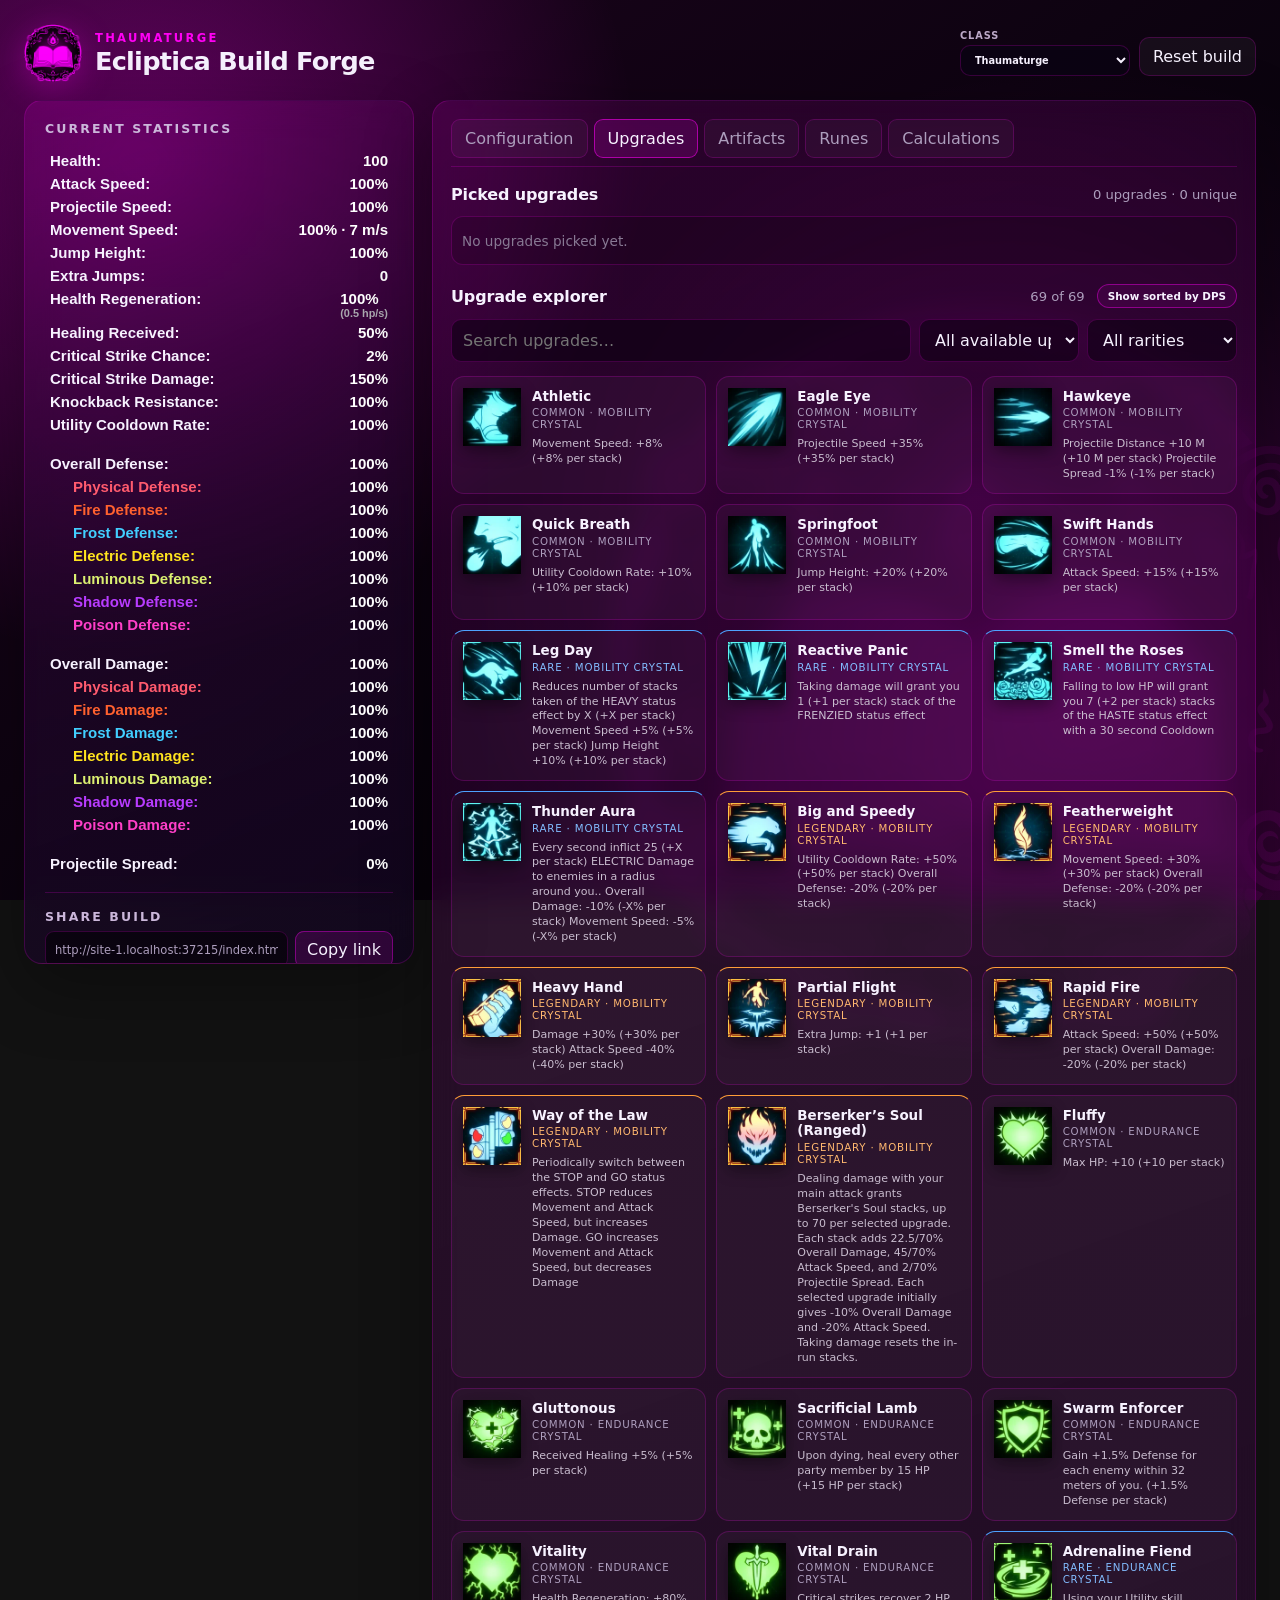
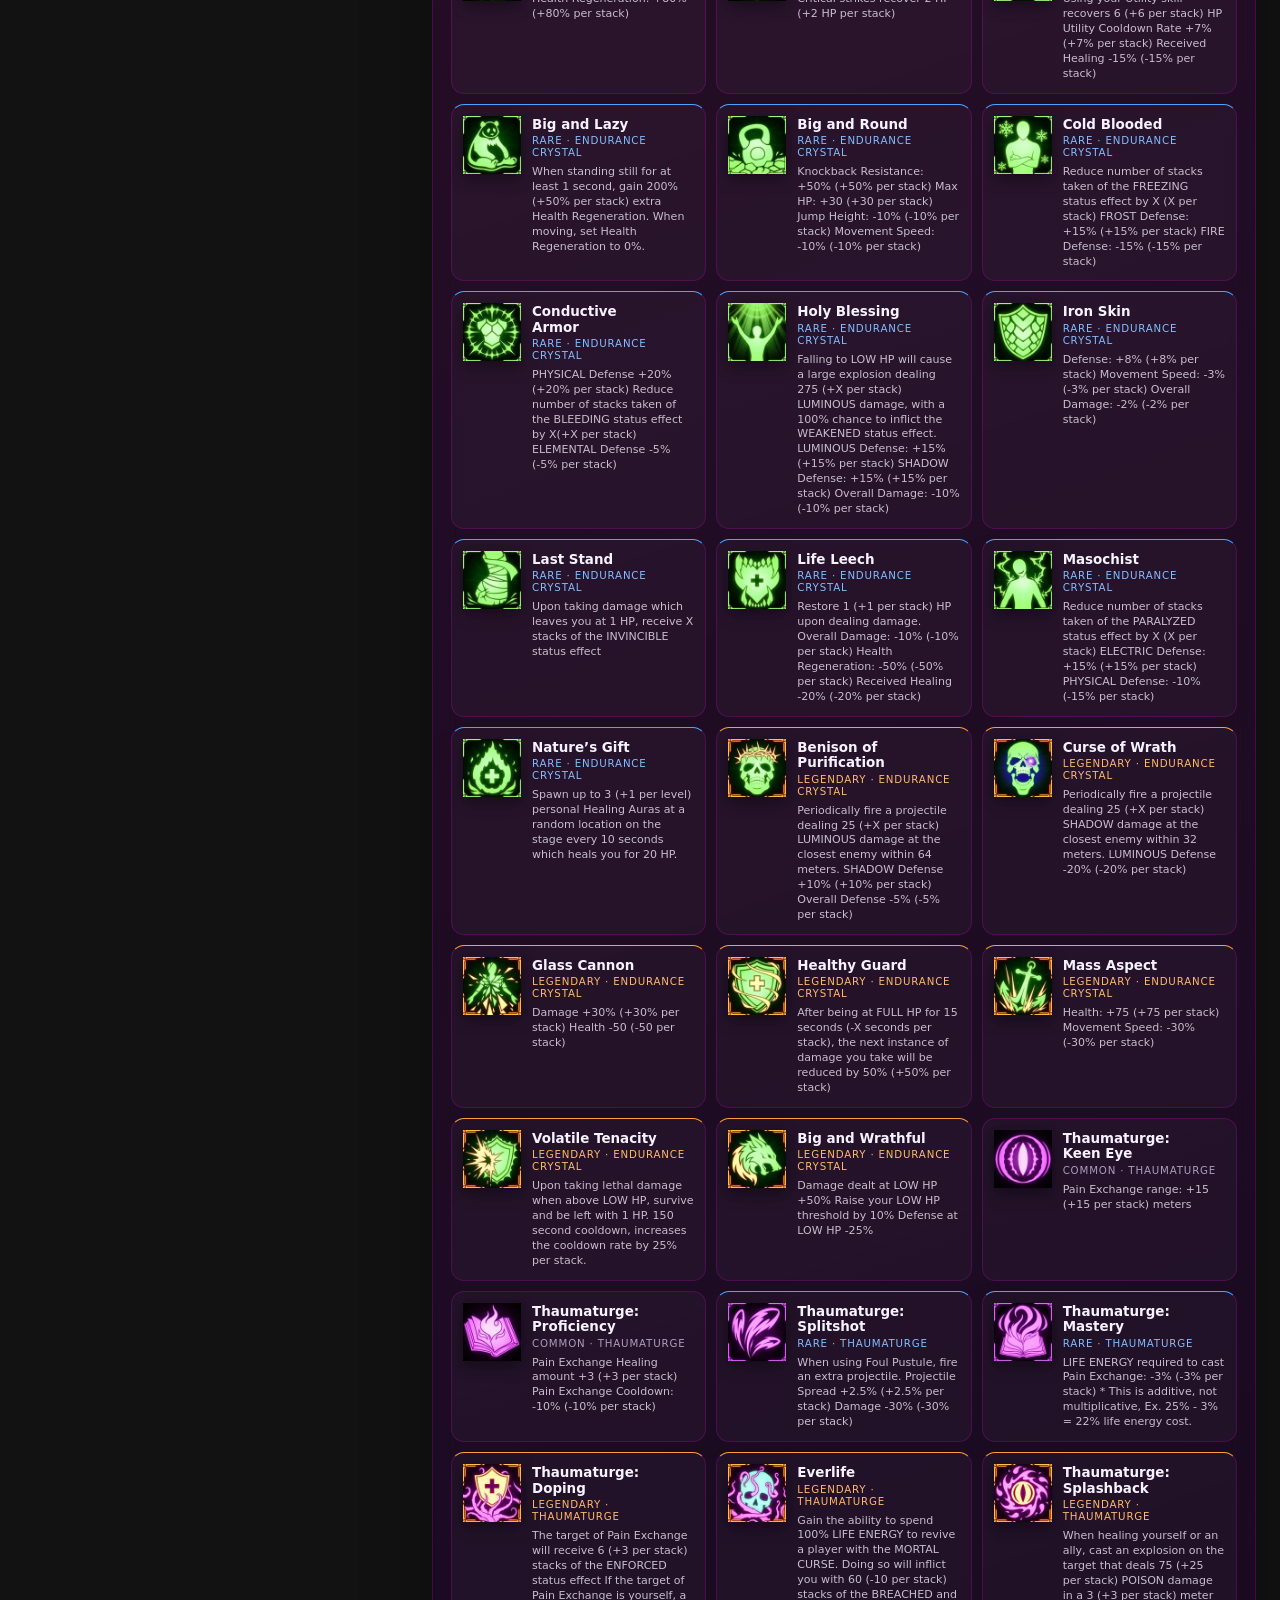
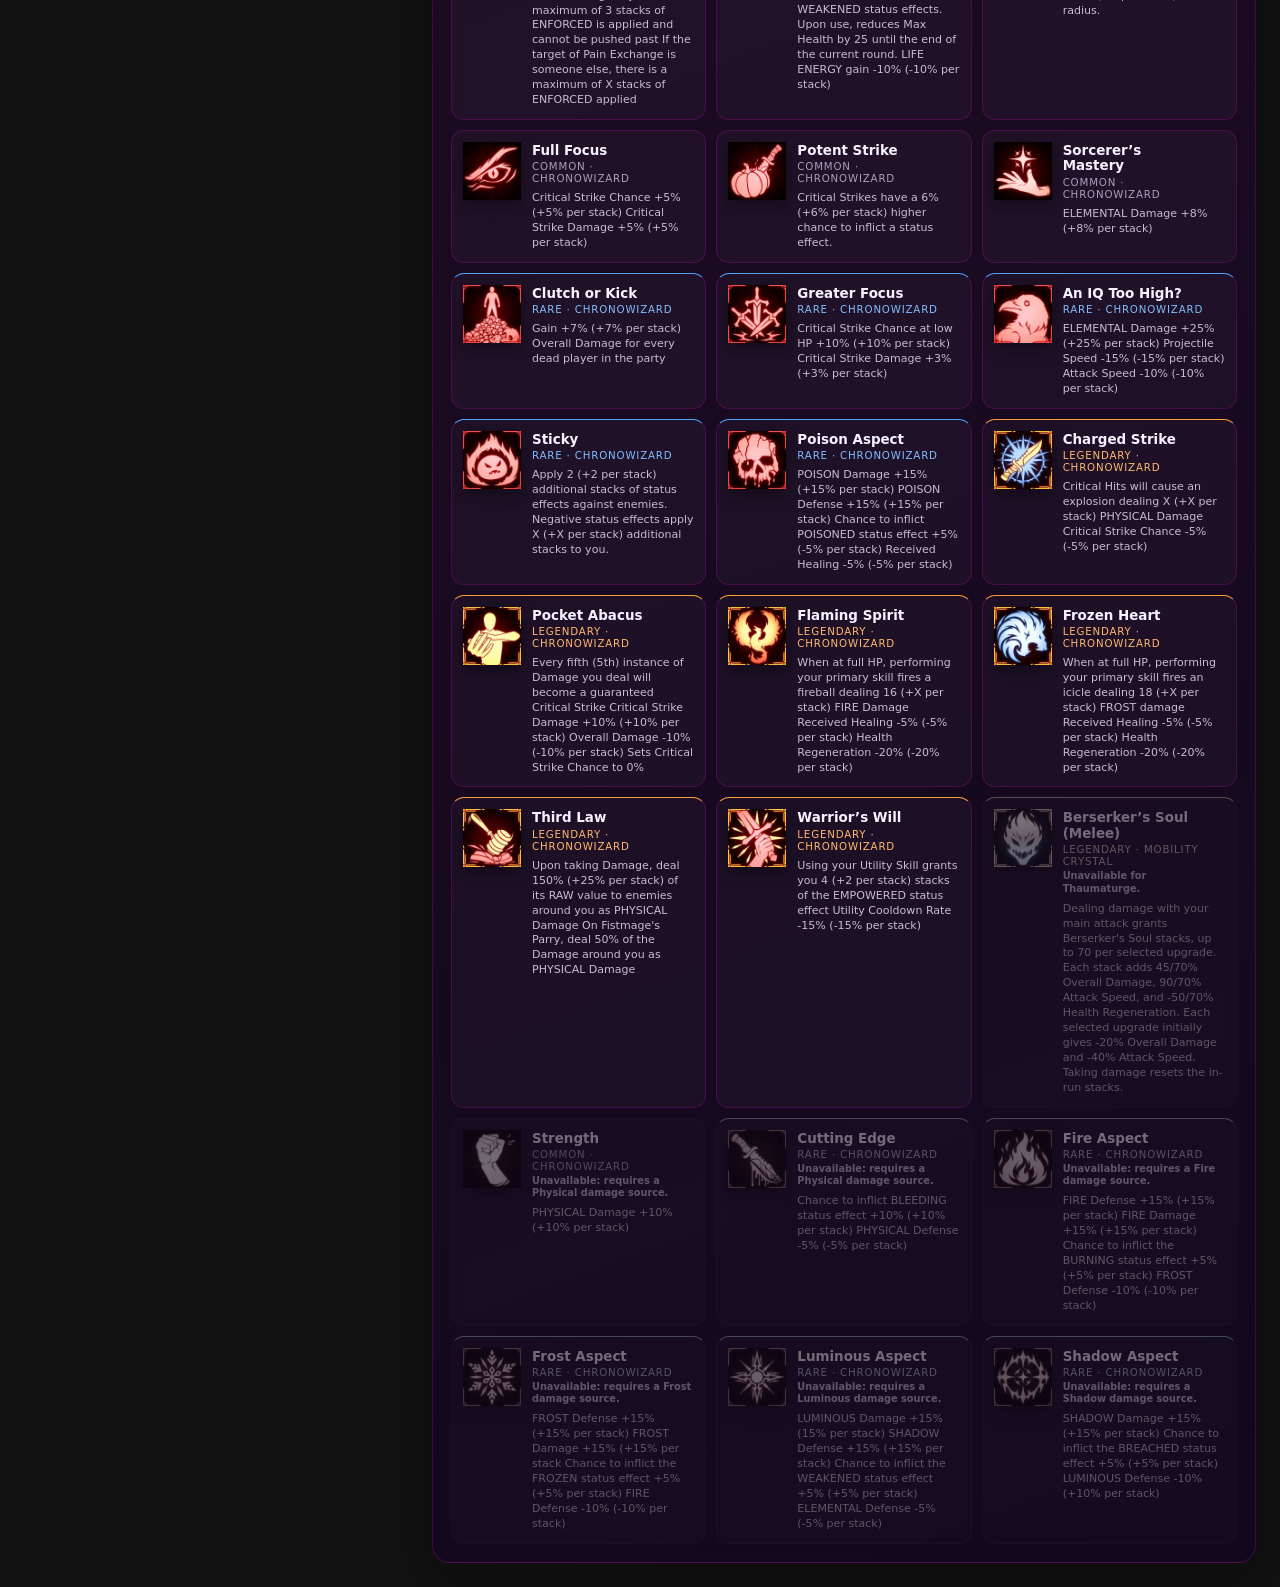
==== commit acdc5e31: "Expand calculator classes and shareable configuration" ====
--- a/index.html
+++ b/index.html
@@ -223,6 +223,7 @@
     .stat-row.element { padding-left: 28px; }
     .stat-row.changed { background: rgba(255,255,255,.045); }
     .stat-row .value { color: #fff; white-space: nowrap; }
+    .stat-row .health-regeneration-rate { display: block; margin-top: 1px; color: #aaa8af; font-size: .68rem; font-weight: 650; line-height: 1.05; text-align: right; }
     .stat-row .delta { margin-left: 4px; font-size: .7rem; font-style: normal; }
     .delta.up { color: var(--positive); }
     .delta.down { color: var(--negative); }
@@ -289,6 +290,8 @@
       line-height: 1.5;
     }
     .cap-calculation strong { color: #ffe66c; }
+    .health-regeneration-calculation { margin-top: 10px; border: 1px solid rgba(184, 221, 190, .22); border-radius: 9px; color: #cfced3; background: rgba(184, 221, 190, .045); padding: 8px 9px; line-height: 1.5; }
+    .health-regeneration-calculation strong { color: #d9f0dd; }
     .cap-formula { color: #f6effa; font-family: ui-monospace, SFMono-Regular, Consolas, monospace; }
 
     .explorer {
@@ -335,6 +338,20 @@
     .airblast-option:has(input:checked) { border-color: rgba(var(--class-rgb), .75); color: var(--ink); background: rgba(var(--class-rgb), .13); }
     .airblast-option input { accent-color: rgb(var(--class-rgb)); }
     .gunmancer-source-note { color: var(--muted); font-size: .66rem; line-height: 1.4; }
+    .nekomancer-configuration { display: grid; gap: 22px; }
+    .nekomancer-configuration .ability-options { grid-template-columns: minmax(180px, 360px); }
+    .nekomancer-configuration .ability-option { cursor: default; }
+    .nekomancer-configuration .ability-option:hover { transform: none; }
+    .nekomancer-minion-options { display: grid; grid-template-columns: repeat(3, minmax(150px, 1fr)); gap: 10px; }
+    .nekomancer-minion-card { display: grid; grid-template-columns: 58px minmax(0, 1fr); gap: 10px; align-items: center; border: 1px solid var(--line); border-radius: 12px; color: var(--muted); background: rgba(255,255,255,.025); padding: 9px; }
+    .nekomancer-minion-card[data-count]:not([data-count="0"]) { border-color: rgba(var(--class-rgb), .7); color: var(--ink); background: rgba(var(--class-rgb), .12); }
+    .nekomancer-minion-controls { display: grid; grid-template-columns: 30px minmax(24px, 1fr) 30px; gap: 5px; align-items: center; margin-top: 8px; }
+    .nekomancer-minion-controls button { width: 30px; height: 28px; border: 1px solid var(--line); border-radius: 7px; color: var(--ink); background: rgba(255,255,255,.045); cursor: pointer; font: inherit; font-weight: 900; }
+    .nekomancer-minion-controls button:hover:not(:disabled), .nekomancer-minion-controls button:focus-visible { border-color: rgba(var(--class-rgb), .72); background: rgba(var(--class-rgb), .18); outline: none; }
+    .nekomancer-minion-controls button:disabled { opacity: .32; cursor: default; }
+    .nekomancer-minion-count { color: var(--ink); font-size: .78rem; font-weight: 900; text-align: center; font-variant-numeric: tabular-nums; }
+    .nekomancer-souls-control { display: flex; align-items: center; gap: 10px; }
+    .nekomancer-souls-control input { width: 82px; border: 1px solid var(--line); border-radius: 8px; color: var(--ink); background: rgba(0,0,0,.22); padding: 7px 8px; font: inherit; font-variant-numeric: tabular-nums; }
     .element-picker { border: 0; margin: 0; padding: 0; }
     .element-picker legend { width: 100%; margin-bottom: 10px; color: var(--ink); }
     .element-picker-heading { display: flex; align-items: center; justify-content: space-between; gap: 14px; }
@@ -362,7 +379,7 @@
     .damage-table th, .damage-table td { border-right: 1px solid rgba(255,255,255,.13); border-bottom: 1px solid rgba(255,255,255,.13); padding: 6px 9px; }
     .damage-table tr > :last-child { border-right: 0; }
     .damage-table tbody tr:last-child > * { border-bottom: 0; }
-    .damage-table thead th { height: 42px; background: rgba(0,0,0,.18); }
+    .damage-table thead th { position: relative; height: 42px; background: rgba(0,0,0,.18); }
     .damage-table .damage-label { width: 120px; min-width: 120px; color: #e8e8ec; font-size: .66rem; font-weight: 650; text-align: left; white-space: nowrap; }
     .damage-column { --damage-color: #d8dde5; width: 72px; min-width: 72px; color: var(--damage-color); text-align: center; }
     .shared-ability-table .damage-column { width: 120px; min-width: 120px; }
@@ -382,6 +399,13 @@
     .damage-hand-position { display: block; margin-bottom: 2px; color: #9d93a4; font-size: .46rem; font-weight: 800; letter-spacing: .06em; text-transform: uppercase; }
     .damage-hand-title { display: block; color: var(--damage-color); font-size: .7rem; font-weight: 900; line-height: 1.05; overflow-wrap: anywhere; }
     .damage-value { color: var(--damage-color); font-size: .72rem; font-variant-numeric: tabular-nums; font-weight: 800; }
+    .damage-table thead th.damage-column { padding: 0; }
+    .source-column-toggle { width: 100%; min-height: 54px; display: grid; align-content: center; border: 0; color: inherit; background: transparent; padding: 6px 9px; font: inherit; cursor: pointer; }
+    .source-column-toggle:hover { background: color-mix(in srgb, var(--damage-color) 6%, transparent); }
+    .source-column-toggle:focus-visible { outline: 2px solid color-mix(in srgb, var(--damage-color) 82%, white); outline-offset: -3px; }
+    .damage-column.source-excluded { background: rgba(255,255,255,.018); }
+    .damage-column.source-excluded .damage-hand-position, .damage-column.source-excluded .damage-hand-title, .damage-column.source-excluded .damage-value { color: #77757c; opacity: .48; text-shadow: none; }
+    .damage-column.source-excluded .source-column-toggle:hover { background: rgba(255,255,255,.035); }
     .damage-value-unknown { color: #aaa6af; font-size: .82rem; }
     .damage-section-break > * { border-top: 3px solid rgba(255,255,255,.11); }
     .damage-total-row .damage-label, .damage-total-row .damage-value { font-size: .93rem; font-weight: 950; }
@@ -707,7 +731,7 @@
       .tools input { grid-column: auto; }
       .catalog { grid-template-columns: 1fr; }
       .element-options { grid-template-columns: repeat(3, minmax(76px, 1fr)); }
-      .ability-options, .airblast-options { grid-template-columns: 1fr; }
+      .ability-options, .airblast-options, .nekomancer-minion-options { grid-template-columns: 1fr; }
       .element-picker-heading { align-items: flex-start; flex-direction: column; gap: 7px; }
       .damage-table th, .damage-table td { padding: 6px 8px; }
       .slot-grid { display: grid; grid-template-columns: 1fr 1fr; gap: 8px; aspect-ratio: auto; }
@@ -964,6 +988,7 @@
       overallDamage: 100, physicalDamage: 100, fireDamage: 100, frostDamage: 100,
       electricDamage: 100, luminousDamage: 100, shadowDamage: 100, poisonDamage: 100
     };
+    const BASE_HEALTH_REGENERATION_PER_SECOND = .5;
 
     const CAPS = {
       attackSpeed: [250, 400], projectileSpeed: [250, 400], movementSpeed: [150, 200],
@@ -1011,7 +1036,7 @@
     const DEFAULT_FAMILIES = ["Endurance Crystal","Mobility Crystal","Chronowizard"];
     const BERSERKER_SOUL = {
       melee: { id: "Berserker's_Soul_Melee", classes: ["Spellsword", "Fistmage", "Spellhammer", "Shield Mage"], damagePenalty: -20, attackSpeedPenalty: -40, damageAt70: 45, attackSpeedAt70: 90, regenerationAt70: -50, spreadAt70: 0 },
-      ranged: { id: "Berserker's_Soul_Ranged", classes: ["Twinmage", "Gunmancer", "Thaumaturge", "Nekomancer"], damagePenalty: -10, attackSpeedPenalty: -20, damageAt70: 22.5, attackSpeedAt70: 45, regenerationAt70: 0, spreadAt70: 2 }
+      ranged: { id: "Berserker's_Soul_Ranged", classes: ["Twinmage", "Gunmancer", "Thaumaturge"], damagePenalty: -10, attackSpeedPenalty: -20, damageAt70: 22.5, attackSpeedAt70: 45, regenerationAt70: 0, spreadAt70: 2 }
     };
     const CLASS_BASE_HEALTH = {
       Spellsword: 150,
@@ -1101,6 +1126,36 @@
       description: "Poison projectile dealing 30 damage at 0.75 attacks per second. The Japanese wiki also lists 26 m/s projectile speed and 50 m range.",
       components: [{ id: "projectile", name: "Poison projectile", element: "poison", damage: 30, projectiles: () => 1 + count("Thaumaturge_Splitshot"), canCrit: true }]
     };
+    const NEKOMANCER_PRIMARY = {
+      id: "staff",
+      name: "Staff of Feline Mortality",
+      iconUrl: "pictures/Nekomancer-Primary-2.png",
+      interval: 1 / .6,
+      attackSpeedAffected: true,
+      status: { id: "breached", name: "Breached", chance: .10 },
+      components: [{ id: "projectile", name: "Shadow projectile", element: "shadow", damage: 20, projectiles: 1, canCrit: true }]
+    };
+    const NEKOMANCER_MINION_LIMIT = 3;
+    const NEKOMANCER_MINIONS = [
+      { id: "zombie", name: "Zombie Kitty", iconUrl: "pictures/Neko_Zombie.png", element: "shadow", damage: 25, baseActivationRate: .6, status: { id: "breached", name: "Breached", chance: .05 } },
+      { id: "balloon", name: "Balloon Kitty", iconUrl: "pictures/Neko_Balloon.png", element: "fire", damage: 36, baseActivationRate: .4, status: { id: "burning", name: "Burning", chance: .10 } },
+      { id: "ballista", name: "Ballista Kitty", iconUrl: "pictures/Neko_Ballista.png", element: "physical", damage: 25, baseActivationRate: .5, status: { id: "bleeding", name: "Bleeding", chance: .10 } }
+    ];
+    const DAMAGE_SOURCE_SHARE_KEYS = [
+      "twinmage-hand-primary", "twinmage-hand-secondary", "twinmage-mastery-primary", "twinmage-mastery-secondary",
+      "twinmage-flaming-spirit", "twinmage-charged-strike",
+      "gunmancer-va11-beam", "gunmancer-va11-explosion", "gunmancer-kinetic-projectile",
+      "gunmancer-firebomb-projectile", "gunmancer-firebomb-explosion", "gunmancer-photon-projectile", "gunmancer-antimatter-projectile",
+      "gunmancer-airblast-primary-va11-beam", "gunmancer-airblast-primary-va11-explosion", "gunmancer-airblast-primary-kinetic-projectile",
+      "gunmancer-airblast-secondary-firebomb-projectile", "gunmancer-airblast-secondary-firebomb-explosion",
+      "gunmancer-airblast-secondary-photon-projectile", "gunmancer-airblast-secondary-antimatter-projectile",
+      "gunmancer-flaming-spirit", "gunmancer-charged-strike",
+      "thaumaturge-foul-pustule-projectile", "thaumaturge-flaming-spirit", "thaumaturge-charged-strike",
+      "nekomancer-staff-projectile", "nekomancer-minion-zombie", "nekomancer-minion-balloon", "nekomancer-minion-ballista",
+      "nekomancer-flaming-spirit", "nekomancer-charged-strike",
+      "status-burning", "status-bleeding", "status-poisoned"
+    ];
+    const DAMAGE_SOURCE_SHARE_ID = new Map(DAMAGE_SOURCE_SHARE_KEYS.map((key, id) => [key, id]));
 
     const CLASS_DAMAGE_SOURCES = {
       Spellsword: ["physical"],
@@ -1263,6 +1318,49 @@
       safeSetStorage("ecliptica-upgrade-explorer-v1", JSON.stringify(counts));
     }
 
+    function normalizeNekomancerMinions(value) {
+      const saved = value && typeof value === "object" ? value : {};
+      let remaining = NEKOMANCER_MINION_LIMIT;
+      return Object.fromEntries(NEKOMANCER_MINIONS.map(minion => {
+        const selected = Math.min(remaining, Math.max(0, Math.floor(Number(saved[minion.id]) || 0)));
+        remaining -= selected;
+        return [minion.id, selected];
+      }));
+    }
+
+    function normalizeExcludedDamageSources(value) {
+      const saved = value && typeof value === "object" && !Array.isArray(value) ? value : {};
+      return Object.fromEntries(CLASS_FAMILIES.map(className => {
+        const entries = Array.isArray(saved[className]) ? saved[className] : [];
+        return [className, [...new Set(entries.filter(key => typeof key === "string" && DAMAGE_SOURCE_SHARE_ID.has(key)))]];
+      }));
+    }
+
+    function excludedDamageSourceKeys(className = selectedClass) {
+      buildOptions.excludedDamageSources = normalizeExcludedDamageSources(buildOptions.excludedDamageSources);
+      return buildOptions.excludedDamageSources[className];
+    }
+
+    function resetClassBuildConfiguration(className = selectedClass) {
+      buildOptions.excludedDamageSources = normalizeExcludedDamageSources(buildOptions.excludedDamageSources);
+      buildOptions.excludedDamageSources[className] = [];
+      if (className === "Twinmage") {
+        buildOptions.twinmagePrimary = "fire";
+        buildOptions.twinmageSecondary = "lightning";
+        buildOptions.twinmagePrimaryDamage = true;
+        buildOptions.twinmageSecondaryDamage = true;
+      } else if (className === "Gunmancer") {
+        buildOptions.gunmancerPrimary = "va11";
+        buildOptions.gunmancerSecondary = "photon";
+        buildOptions.gunmancerPrimaryDamage = true;
+        buildOptions.gunmancerSecondaryDamage = false;
+        buildOptions.gunmancerAirblastTarget = "none";
+      } else if (className === "Nekomancer") {
+        buildOptions.nekomancerMinions = normalizeNekomancerMinions();
+        buildOptions.nekomancerSouls = 5;
+      }
+    }
+
     function loadBuildOptions() {
       try {
         const saved = JSON.parse(localStorage.getItem("ecliptica-build-options-v1") || "{}");
@@ -1285,9 +1383,12 @@
           gunmancerPrimaryDamage: savedGunmancerDps === "primary",
           gunmancerSecondaryDamage: savedGunmancerDps === "secondary",
           gunmancerAirblastTarget: ["none", "primary", "secondary"].includes(saved.gunmancerAirblastTarget) ? saved.gunmancerAirblastTarget : "none",
-          berserkerSoulStacks: saved.berserkerSoulStacks == null ? defaultBerserkerStacks : Math.max(0, Math.floor(Number(saved.berserkerSoulStacks) || 0))
+          nekomancerMinions: normalizeNekomancerMinions(saved.nekomancerMinions),
+          nekomancerSouls: Math.min(5, Math.max(0, Math.floor(saved.nekomancerSouls == null ? 5 : Number(saved.nekomancerSouls) || 0))),
+          berserkerSoulStacks: saved.berserkerSoulStacks == null ? defaultBerserkerStacks : Math.max(0, Math.floor(Number(saved.berserkerSoulStacks) || 0)),
+          excludedDamageSources: normalizeExcludedDamageSources(saved.excludedDamageSources)
         };
-      } catch { return { artifacts: {}, runes: [null, null, null, null], curses: [null, null, null, null], twinmagePrimary: "fire", twinmageSecondary: "lightning", twinmagePrimaryDamage: true, twinmageSecondaryDamage: true, gunmancerPrimary: "va11", gunmancerSecondary: "photon", gunmancerPrimaryDamage: true, gunmancerSecondaryDamage: false, gunmancerAirblastTarget: "none", berserkerSoulStacks: 0 }; }
+      } catch { return { artifacts: {}, runes: [null, null, null, null], curses: [null, null, null, null], twinmagePrimary: "fire", twinmageSecondary: "lightning", twinmagePrimaryDamage: true, twinmageSecondaryDamage: true, gunmancerPrimary: "va11", gunmancerSecondary: "photon", gunmancerPrimaryDamage: true, gunmancerSecondaryDamage: false, gunmancerAirblastTarget: "none", nekomancerMinions: normalizeNekomancerMinions(), nekomancerSouls: 5, berserkerSoulStacks: 0, excludedDamageSources: normalizeExcludedDamageSources() }; }
     }
 
     function saveBuildOptions() {
@@ -1484,6 +1585,24 @@
           source: upgradeIndex.get(effect.id)?.name || effect.id,
           notes: [effect.notes, stackNote].filter(Boolean).join(" ")
         });
+      }
+
+      const nekomancerMasteryStacks = selectedClass === "Nekomancer" ? count("Nekomancer_Mastery") : 0;
+      const nekomancerSouls = Math.min(5, Math.max(0, Math.floor(Number(buildOptions.nekomancerSouls) || 0)));
+      if (nekomancerMasteryStacks > 0 && nekomancerSouls > 0) {
+        const masteryEffects = {
+          overallDamage: 2 * nekomancerMasteryStacks * nekomancerSouls,
+          healthRegeneration: 20 * nekomancerMasteryStacks * nekomancerSouls
+        };
+        for (const [stat, value] of Object.entries(masteryEffects)) {
+          bonus[stat] += value;
+          breakdowns[stat].push({
+            value: formatContribution(stat, value, true),
+            type: "Additive",
+            source: upgradeIndex.get("Nekomancer_Mastery")?.name || "Nekomancer: Mastery",
+            notes: `${nekomancerMasteryStacks} upgrade stack${nekomancerMasteryStacks === 1 ? "" : "s"}; ${nekomancerSouls} soul${nekomancerSouls === 1 ? "" : "s"} held.`
+          });
+        }
       }
 
       const berserkerVariant = berserkerVariantForClass();
@@ -1588,7 +1707,17 @@
       }
       if (result.health < 1) result.health = 1;
       if (result.projectileSpread < 0) result.projectileSpread = 0;
-      return { stats: result, base: activeBase, breakdowns, caps, defenseCalculations };
+      const bigAndLazyStacks = count("Big_and_Lazy");
+      const bigAndLazyMultiplier = bigAndLazyStacks > 0 ? 3 + .5 * (bigAndLazyStacks - 1) : 1;
+      const healthRegenerationCalculation = {
+        basePerSecond: BASE_HEALTH_REGENERATION_PER_SECOND,
+        percentage: result.healthRegeneration,
+        percentageMultiplier: result.healthRegeneration / 100,
+        bigAndLazyStacks,
+        bigAndLazyMultiplier,
+        perSecond: BASE_HEALTH_REGENERATION_PER_SECOND * result.healthRegeneration / 100 * bigAndLazyMultiplier
+      };
+      return { stats: result, base: activeBase, breakdowns, caps, defenseCalculations, healthRegenerationCalculation };
     }
 
     function formatNumber(value) {
@@ -1607,6 +1736,10 @@
       if (stat === "attackSpeed") return `${Number(Number(value).toFixed(2))}%`;
       if (stat === "movementSpeed") return `${formatNumber(value)}% · ${formatNumber(7 * value / 100)} m/s`;
       return `${formatNumber(value)}%`;
+    }
+
+    function formatHealthPerSecond(value) {
+      return Number(Number(value).toFixed(2)).toString();
     }
 
     let latestCalculation;
@@ -1621,10 +1754,13 @@
         const changed = Math.abs(delta) > .001;
         const deltaHtml = changed
           ? `<span class="delta ${delta > 0 ? "up" : "down"}">${delta > 0 ? "+" : ""}${formatNumber(delta)}</span>`
+            : "";
+        const derivedHtml = stat === "healthRegeneration"
+          ? `<span class="health-regeneration-rate" data-health-regeneration-rate="${escapeHtml(String(latestCalculation.healthRegenerationCalculation.perSecond))}">(${formatHealthPerSecond(latestCalculation.healthRegenerationCalculation.perSecond)} hp/s)</span>`
           : "";
         return `<div class="stat-row ${color ? `element ${color}` : ""} ${changed ? "changed" : ""}"
           data-stat="${stat}" data-label="${escapeHtml(label)}" tabindex="0">
-          <span>${label}:</span><span class="value">${formatStat(stat, stats[stat])}${deltaHtml}</span>
+          <span>${label}:</span><span class="value">${formatStat(stat, stats[stat])}${deltaHtml}${derivedHtml}</span>
         </div>`;
       }).join("");
     }
@@ -1680,6 +1816,23 @@
       </div>`;
     }
 
+    function healthRegenerationCalculationMarkup(stat) {
+      if (stat !== "healthRegeneration") return "";
+      const calculation = latestCalculation?.healthRegenerationCalculation;
+      if (!calculation) return "";
+      const stacks = calculation.bigAndLazyStacks;
+      const bigAndLazyLine = stacks > 0
+        ? `Big and Lazy: <span class="cap-formula">100% + 200%${stacks > 1 ? ` + (${stacks - 1} × 50%)` : ""} = ${formatNumber(calculation.bigAndLazyMultiplier * 100)}% = ×${formatNumber(calculation.bigAndLazyMultiplier)}</span><br>`
+        : "";
+      return `<div class="health-regeneration-calculation">
+        <strong>Regenerated HP per second</strong><br>
+        Base regeneration: ${formatHealthPerSecond(calculation.basePerSecond)} hp/s<br>
+        Shown Health Regeneration: <span class="cap-formula">${formatNumber(calculation.percentage)}% = ×${formatNumber(calculation.percentageMultiplier)}</span><br>
+        ${bigAndLazyLine}
+        <span class="cap-formula">${formatHealthPerSecond(calculation.basePerSecond)} × ${formatNumber(calculation.percentageMultiplier)} × ${formatNumber(calculation.bigAndLazyMultiplier)} = ${formatHealthPerSecond(calculation.perSecond)} hp/s</span>
+      </div>`;
+    }
+
     function showStatTooltip(row) {
       const stat = row.dataset.stat;
       const label = row.dataset.label;
@@ -1695,6 +1848,7 @@
             <td>${escapeHtml(entry.notes || "—")}</td>
           </tr>`).join("")}</tbody>
         </table>
+        ${healthRegenerationCalculationMarkup(stat)}
         ${defenseCalculationMarkup(stat)}
         ${softCapMarkup(stat)}`;
       tooltip.classList.add("visible");
@@ -1808,6 +1962,77 @@
 
     let loadingSharedBuild = false;
 
+    function getSharedConfiguration() {
+      const configuration = {};
+      const maximumBerserkerStacks = berserkerMaximumStacks();
+      if (maximumBerserkerStacks > 0) {
+        const stacks = Math.min(maximumBerserkerStacks, Math.max(0, Math.floor(Number(buildOptions.berserkerSoulStacks) || 0)));
+        if (stacks !== maximumBerserkerStacks) configuration.berserkerSoulStacks = stacks;
+      }
+      if (selectedClass === "Twinmage") {
+        configuration.twinmage = {
+          primary: TWINMAGE_ELEMENTS.findIndex(element => element.id === buildOptions.twinmagePrimary),
+          secondary: TWINMAGE_ELEMENTS.findIndex(element => element.id === buildOptions.twinmageSecondary),
+          primaryDamage: buildOptions.twinmagePrimaryDamage !== false,
+          secondaryDamage: buildOptions.twinmageSecondaryDamage !== false
+        };
+      } else if (selectedClass === "Gunmancer") {
+        configuration.gunmancer = {
+          primary: GUNMANCER_ABILITIES.primary.findIndex(ability => ability.id === buildOptions.gunmancerPrimary),
+          secondary: GUNMANCER_ABILITIES.secondary.findIndex(ability => ability.id === buildOptions.gunmancerSecondary),
+          damageGroup: buildOptions.gunmancerSecondaryDamage === true && buildOptions.gunmancerPrimaryDamage !== true ? 1 : 0,
+          airblastTarget: ["none", "primary", "secondary"].indexOf(buildOptions.gunmancerAirblastTarget)
+        };
+      } else if (selectedClass === "Nekomancer") {
+        const minions = normalizeNekomancerMinions(buildOptions.nekomancerMinions);
+        configuration.nekomancer = {
+          zombie: minions.zombie,
+          balloon: minions.balloon,
+          ballista: minions.ballista,
+          souls: Math.min(5, Math.max(0, Math.floor(Number(buildOptions.nekomancerSouls) || 0)))
+        };
+      }
+      const excludedSources = excludedDamageSourceKeys().map(key => DAMAGE_SOURCE_SHARE_ID.get(key)).filter(Number.isInteger);
+      if (excludedSources.length) configuration.excludedDamageSources = excludedSources;
+      return configuration;
+    }
+
+    function applySharedConfiguration(configuration = {}) {
+      resetClassBuildConfiguration(selectedClass);
+      buildOptions.berserkerSoulStacks = berserkerMaximumStacks();
+      if (selectedClass === "Twinmage" && configuration.twinmage) {
+        const value = configuration.twinmage;
+        buildOptions.twinmagePrimary = TWINMAGE_ELEMENTS[value.primary].id;
+        buildOptions.twinmageSecondary = TWINMAGE_ELEMENTS[value.secondary].id;
+        buildOptions.twinmagePrimaryDamage = value.primaryDamage;
+        buildOptions.twinmageSecondaryDamage = value.secondaryDamage;
+      } else if (selectedClass === "Gunmancer" && configuration.gunmancer) {
+        const value = configuration.gunmancer;
+        buildOptions.gunmancerPrimary = GUNMANCER_ABILITIES.primary[value.primary].id;
+        buildOptions.gunmancerSecondary = GUNMANCER_ABILITIES.secondary[value.secondary].id;
+        buildOptions.gunmancerPrimaryDamage = value.damageGroup === 0;
+        buildOptions.gunmancerSecondaryDamage = value.damageGroup === 1;
+        buildOptions.gunmancerAirblastTarget = ["none", "primary", "secondary"][value.airblastTarget];
+      } else if (selectedClass === "Nekomancer" && configuration.nekomancer) {
+        const value = configuration.nekomancer;
+        buildOptions.nekomancerMinions = normalizeNekomancerMinions({
+          zombie: value.zombie,
+          balloon: value.balloon,
+          ballista: value.ballista
+        });
+        buildOptions.nekomancerSouls = value.souls;
+      }
+      if (Array.isArray(configuration.excludedDamageSources)) {
+        const classPrefix = `${selectedClass.toLowerCase().replaceAll(" ", "")}-`;
+        buildOptions.excludedDamageSources[selectedClass] = configuration.excludedDamageSources
+          .map(id => DAMAGE_SOURCE_SHARE_KEYS[id])
+          .filter(key => key && (key.startsWith(classPrefix) || key.startsWith("status-")));
+      }
+      if (configuration.berserkerSoulStacks != null && berserkerMaximumStacks() > 0) {
+        buildOptions.berserkerSoulStacks = Math.min(berserkerMaximumStacks(), configuration.berserkerSoulStacks);
+      }
+    }
+
     function getCurrentBuild() {
       return {
         version: ShareBuildCodec.FORMAT_VERSION,
@@ -1817,7 +2042,8 @@
           .sort((a, b) => a.id - b.id),
         artifacts: ARTIFACTS.map((artifact, id) => ({ id, count: buildOptions.artifacts[artifact.id] || 0 })).filter(entry => entry.count),
         runes: buildOptions.runes.map(id => id == null ? null : RUNES.findIndex(rune => rune.id === id)),
-        curses: buildOptions.curses.map(id => id == null ? null : CURSES.findIndex(curse => curse.id === id))
+        curses: buildOptions.curses.map(id => id == null ? null : CURSES.findIndex(curse => curse.id === id)),
+        configuration: getSharedConfiguration()
       };
     }
 
@@ -1854,6 +2080,7 @@
             if (importedId) counts[importedId] = entry.count;
           }
         }
+        applySharedConfiguration(build.configuration);
         buildOptions.artifacts = Object.fromEntries((build.artifacts || []).flatMap(entry => {
           const artifact = ARTIFACTS[entry.id];
           return artifact && Number.isInteger(entry.count) && entry.count >= 1 && entry.count <= 100 ? [[artifact.id, entry.count]] : [];
@@ -2028,9 +2255,9 @@
         return;
       }
 
-      if (!["Twinmage", "Gunmancer", "Thaumaturge"].includes(selectedClass)) {
+      if (!["Twinmage", "Gunmancer", "Thaumaturge", "Nekomancer"].includes(selectedClass)) {
         dpsRankingSnapshot = null;
-        listElement.innerHTML = '<div class="dps-ranking-empty">DPS ranking is currently available for Twinmage, Gunmancer, and Thaumaturge.</div>';
+        listElement.innerHTML = '<div class="dps-ranking-empty">DPS ranking is currently available for Twinmage, Gunmancer, Thaumaturge, and Nekomancer.</div>';
         return;
       }
 
@@ -2177,6 +2404,41 @@
       </div>`;
     }
 
+    function renderNekomancerConfiguration(content) {
+      buildOptions.nekomancerMinions = normalizeNekomancerMinions(buildOptions.nekomancerMinions);
+      buildOptions.nekomancerSouls = Math.min(5, Math.max(0, Math.floor(Number(buildOptions.nekomancerSouls) || 0)));
+      const totalMinions = Object.values(buildOptions.nekomancerMinions).reduce((sum, value) => sum + value, 0);
+      content.innerHTML = `<div class="nekomancer-configuration">
+        <fieldset class="ability-picker">
+          <legend><span class="ability-picker-heading"><span class="ability-picker-title">Main attack</span></span></legend>
+          <div class="ability-options"><div class="ability-option">
+            <img class="ability-icon" src="${escapeHtml(NEKOMANCER_PRIMARY.iconUrl)}" alt="">
+            <span class="ability-copy"><span class="ability-name">${escapeHtml(NEKOMANCER_PRIMARY.name)}</span></span>
+          </div></div>
+        </fieldset>
+        <fieldset class="ability-picker">
+          <legend><span class="ability-picker-heading"><span class="ability-picker-title">Minions</span><span class="ability-picker-subtitle">${totalMinions} / ${NEKOMANCER_MINION_LIMIT}</span></span></legend>
+          <div class="nekomancer-minion-options">${NEKOMANCER_MINIONS.map(minion => {
+            const selected = buildOptions.nekomancerMinions[minion.id] || 0;
+            return `<div class="nekomancer-minion-card" data-minion-id="${escapeHtml(minion.id)}" data-count="${selected}">
+              <img class="ability-icon" src="${escapeHtml(minion.iconUrl)}" alt="">
+              <span class="ability-copy"><span class="ability-name">${escapeHtml(minion.name)}</span>
+                <span class="nekomancer-minion-controls">
+                  <button type="button" data-nekomancer-minion-action="remove" data-minion-id="${escapeHtml(minion.id)}" aria-label="Remove one ${escapeHtml(minion.name)}" ${selected <= 0 ? "disabled" : ""}>−</button>
+                  <span class="nekomancer-minion-count">${selected}</span>
+                  <button type="button" data-nekomancer-minion-action="add" data-minion-id="${escapeHtml(minion.id)}" aria-label="Add one ${escapeHtml(minion.name)}" ${totalMinions >= NEKOMANCER_MINION_LIMIT ? "disabled" : ""}>+</button>
+                </span>
+              </span>
+            </div>`;
+          }).join("")}</div>
+        </fieldset>
+        <fieldset class="ability-picker">
+          <legend><span class="ability-picker-heading"><span class="ability-picker-title">Souls held</span></span></legend>
+          <div class="nekomancer-souls-control"><input type="number" name="nekomancer-souls" min="0" max="5" step="1" value="${buildOptions.nekomancerSouls}" aria-label="Souls held"></div>
+        </fieldset>
+      </div>`;
+    }
+
     function berserkerStackControlMarkup() {
       const variant = berserkerVariantForClass();
       const upgradeCount = berserkerUpgradeCount();
@@ -2212,6 +2474,10 @@
       if (selectedClass === "Thaumaturge") {
         renderThaumaturgeConfiguration(content);
         appendBerserkerStackControl(content);
+        return;
+      }
+      if (selectedClass === "Nekomancer") {
+        renderNekomancerConfiguration(content);
         return;
       }
       if (selectedClass !== "Twinmage") {
@@ -2376,6 +2642,49 @@
       };
     }
 
+    function buildNekomancerSourceModel(stats) {
+      const attackSpeedMultiplier = Number(stats.attackSpeed || 0) / 100;
+      const primaryActivationRate = NEKOMANCER_PRIMARY.interval > 0 ? attackSpeedMultiplier / NEKOMANCER_PRIMARY.interval : 0;
+      const minionCounts = normalizeNekomancerMinions(buildOptions.nekomancerMinions);
+      const minionSources = NEKOMANCER_MINIONS.flatMap(minion => {
+        const selected = minionCounts[minion.id] || 0;
+        if (!selected) return [];
+        const statusChance = effectiveSourceStatusChance(minion.status.id, minion.status.chance, attackSpeedMultiplier);
+        return [{
+          id: `nekomancer-minion-${minion.id}`,
+          name: `${minion.name} ×${selected}`,
+          position: "Minion",
+          sourceIcon: minion.iconUrl,
+          element: minion.element,
+          baseDamage: minion.damage,
+          canCrit: true,
+          activationRate: minion.baseActivationRate * selected * attackSpeedMultiplier,
+          baseActivationRate: minion.baseActivationRate,
+          rateMultipliers: [
+            { label: selected === 1 ? "Minion" : "Minions", value: selected },
+            { label: "Attack Speed", value: attackSpeedMultiplier }
+          ],
+          rateRefs: ["stat:attackSpeed"],
+          instancesPerActivation: 1,
+          projectiles: 1,
+          statuses: statusChance == null ? [] : [{ id: minion.status.id, name: minion.status.name, chance: statusChance }]
+        }];
+      });
+      return {
+        className: "Nekomancer",
+        classKey: "nekomancer",
+        sources: [
+          ...abilityDamageSourceSpecs("nekomancer", NEKOMANCER_PRIMARY, "Primary", attackSpeedMultiplier),
+          ...minionSources,
+          ...sharedUpgradeSourceSpecs("nekomancer", primaryActivationRate, attackSpeedMultiplier, {
+            baseActivationRate: NEKOMANCER_PRIMARY.interval > 0 ? 1 / NEKOMANCER_PRIMARY.interval : 0,
+            rateMultipliers: [{ label: "Attack Speed", value: attackSpeedMultiplier }],
+            rateRefs: ["stat:attackSpeed"]
+          })
+        ]
+      };
+    }
+
     function buildTwinmageSourceModel(stats) {
       const selectedHands = [
         { position: "Primary hand", elementId: buildOptions.twinmagePrimary, enabled: buildOptions.twinmagePrimaryDamage },
@@ -2399,6 +2708,7 @@
         });
         return {
           id: `twinmage-hand-${index}`, name: hand.element.handName, position: hand.position,
+          exclusionKey: `twinmage-hand-${hand.position === "Primary hand" ? "primary" : "secondary"}`,
           sourceIcon: hand.element.image, element: hand.element.id, baseDamage: hand.element.baseDamage, canCrit: true,
            activationRate: baseActivationRate * attackSpeedMultiplier * sourceMultiplier,
            instancesPerActivation: 1, projectiles: 1, sourceMultiplier, statuses,
@@ -2412,6 +2722,7 @@
       });
       const masterySources = count("Twinmage_Mastery") > 0 ? handSources.map((source, index) => ({
         ...source, id: `twinmage-mastery-${index}`, name: `${TWINMAGE_ELEMENTS.find(element => element.id === source.element)?.name || source.name} Blast`,
+        exclusionKey: `twinmage-mastery-${source.position === "Primary hand" ? "primary" : "secondary"}`,
         position: "Mastery explosion", sourceUpgradeId: "Twinmage_Mastery", baseDamage: source.baseDamage * .25,
         trigger: { type: "sourceActivation", sourceId: source.id }, linkedSourceId: source.id
       })) : [];
@@ -2431,7 +2742,8 @@
       const sourceModel = selectedClass === "Twinmage" ? buildTwinmageSourceModel(stats)
         : selectedClass === "Gunmancer" ? buildGunmancerSourceModel(stats)
           : selectedClass === "Thaumaturge" ? buildThaumaturgeSourceModel(stats)
-            : null;
+            : selectedClass === "Nekomancer" ? buildNekomancerSourceModel(stats)
+              : null;
       if (!sourceModel) return null;
       const criticalChancePercent = count("Pocket_Abacus") > 0 ? 20 : Number(stats.criticalChance || 0);
       const elementalMultipliers = calculationElementMultipliers(stats);
@@ -2449,7 +2761,14 @@
         statusDefinitions: { ...DAMAGE_STATUS_DEFINITIONS, ...Object.fromEntries(NON_DAMAGE_STATUS_DEFINITIONS.map(status => [status.id, status])) },
         stickyStacks: count("Sticky")
       });
-      return { ...sourceModel, ...calculation, criticalChancePercent, criticalDamagePercent: Number(stats.criticalDamage || 0) };
+      const excludedKeys = new Set(excludedDamageSourceKeys());
+      const damageSources = calculation.damageSources.map(source => {
+        const exclusionKey = source.exclusionKey || source.id;
+        return { ...source, exclusionKey, excluded: excludedKeys.has(exclusionKey) };
+      });
+      const combinedTotalDps = damageSources.filter(source => !source.excluded)
+        .reduce((sum, source) => sum + source.damage.totalDps, 0);
+      return { ...sourceModel, ...calculation, damageSources, combinedTotalDps, criticalChancePercent, criticalDamagePercent: Number(stats.criticalDamage || 0) };
     }
 
     function renderUnifiedCalculations(options = {}) {
@@ -2457,7 +2776,7 @@
       const content = $("#calculation-content");
       const model = buildUnifiedCalculationModel();
       if (!model) {
-        if (render) content.innerHTML = '<div class="calculation-empty">Damage calculations are currently available for Twinmage, Gunmancer, and Thaumaturge.</div>';
+        if (render) content.innerHTML = '<div class="calculation-empty">Damage calculations are currently available for Twinmage, Gunmancer, Thaumaturge, and Nekomancer.</div>';
         return { combinedTotalDps: 0 };
       }
       if (model.emptyMessage) {
@@ -2474,6 +2793,8 @@
       const sourceIconAttributes = source => source.sourceIcon ? `data-calculation-source-icon="${escapeHtml(source.sourceIcon)}"` : "";
       const sourceUpgradeAttributes = source => source.sourceUpgradeId ? `data-calculation-source-upgrade="${escapeHtml(source.sourceUpgradeId)}"` : "";
       const damageTypeAttributes = source => `data-calculation-damage-type="${escapeHtml(source.element)}" data-calculation-damage-id="${escapeHtml(source.element)}"`;
+      const sourceColumnClasses = source => `${source.isStatusEffect ? "status-effect-column" : ""} ${source.isStatusGroupStart ? "status-group-start" : ""} ${source.excluded ? "source-excluded" : ""}`;
+      const sourceColumnToggle = source => `<button class="source-column-toggle" type="button" data-source-exclusion="${escapeHtml(source.exclusionKey)}" aria-pressed="${String(!source.excluded)}" aria-label="${source.excluded ? "Include" : "Exclude"} ${escapeHtml(source.name)} in Combined DPS" title="${source.excluded ? "Include in" : "Exclude from"} Combined DPS" ${calculationAttributes(`source:${source.id}`, sourceFormula(source))} ${sourceIconAttributes(source)} ${sourceUpgradeAttributes(source)}><span class="damage-hand-position">${escapeHtml(source.position)}</span><span class="damage-hand-title">${escapeHtml(source.name)}</span></button>`;
       const hasSourceMultiplier = model.damageSources.some(source => !source.isStatusEffect && Math.abs(source.damage.sourceMultiplier - 1) > .0001);
       const hasMultipleProjectiles = model.attackSources.some(source => source.hitsPerActivation > 1);
       const sourceStatusLines = source => source.statuses.map(status => `${status.name || model.statuses.find(item => item.id === status.id)?.name || status.id} chance: ${percent(status.chance)} per instance`);
@@ -2557,13 +2878,14 @@
         ["crit:rate", "Crits per second", number(model.criticalHitsPerSecond), `(${number(model.criticalHitEligibleRate)} hit instances/s) × ${number(model.context.criticalChance * 100)}% = ${number(model.criticalHitsPerSecond)}`],
         ["crit:effective", "Eff. Crit Multiplier", number(1 + (model.context.criticalDamageMultiplier - 1) * model.context.criticalChance), "Weighted critical multiplier"]
       ];
-      const combinedBreakdown = Object.values(model.damageSources.reduce((groups, source) => {
+      const includedSources = model.damageSources.filter(source => !source.excluded);
+      const combinedBreakdown = Object.values(includedSources.reduce((groups, source) => {
         groups[source.element] ||= { id: source.element, name: source.element[0].toUpperCase() + source.element.slice(1), exact: 0 };
         groups[source.element].exact += source.damage.totalDps;
         return groups;
       }, {})).map(item => ({ ...item, value: number(item.exact) }));
       const columns = model.damageSources;
-      content.innerHTML = `<div class="calculation-stack"><section class="damage-calculation"><div class="damage-table-wrap"><table class="damage-table ${model.classKey === "twinmage" && model.attackSources.filter(source => source.position?.includes("hand")).length > 1 ? "dual-hand" : "single-hand"} shared-ability-table"><colgroup><col class="damage-label-col"><col class="damage-data-col" span="${columns.length}"></colgroup><thead><tr><th scope="col"><span class="damage-hand-position">Current build</span><span class="damage-hand-title">${escapeHtml(model.className)}</span></th>${columns.map(source => `<th scope="col" class="damage-column ${source.isStatusEffect ? "status-effect-column" : ""} ${source.isStatusGroupStart ? "status-group-start" : ""}" data-element="${escapeHtml(source.element)}" ${calculationAttributes(`source:${source.id}`, sourceFormula(source))} ${sourceIconAttributes(source)} ${sourceUpgradeAttributes(source)}><span class="damage-hand-position">${escapeHtml(source.position)}</span><span class="damage-hand-title">${escapeHtml(source.name)}</span></th>`).join("")}</tr></thead><tbody>${rows.map(row => `<tr class="${row.sectionBreak ? "damage-section-break " : ""}${row.total ? "damage-total-row" : ""}"><th scope="row" class="damage-label">${escapeHtml(row.label)}</th>${columns.map(source => `<td class="damage-column ${source.isStatusEffect ? "status-effect-column" : ""} ${source.isStatusGroupStart ? "status-group-start" : ""}" data-element="${escapeHtml(source.element)}"><span class="damage-value ${row.value(source) === "-" ? "damage-value-unknown" : ""}" data-exact-value="${escapeHtml(String(row.exact(source)))}" ${calculationAttributes(damageKey(source, row.key), row.formula(source), row.refs ? row.refs(source) : [])} ${row.damageValue ? damageTypeAttributes(source) : ""} ${sourceIconAttributes(source)} ${sourceUpgradeAttributes(source)}>${escapeHtml(row.value(source))}</span></td>`).join("")}</tr>`).join("")}</tbody><tfoot><tr class="damage-combined-row"><th scope="row" class="damage-combined-label">Combined DPS</th><td colspan="${columns.length}" class="damage-column"><span class="damage-combined-value" data-exact-value="${escapeHtml(String(model.combinedTotalDps))}" data-calculation-breakdown="${escapeHtml(JSON.stringify(combinedBreakdown))}" ${calculationAttributes("damage:combined:total-dps", `${columns.map(source => number(source.damage.totalDps)).join(" + ")} = ${number(model.combinedTotalDps)}`)}>${number(model.combinedTotalDps)}</span></td></tr></tfoot></table></div></section><div class="calculation-secondary"><section class="crit-table-wrap"><table class="crit-table"><thead><tr><th colspan="2">Critical hits</th></tr></thead><tbody>${criticalRows.map(row => `<tr><th scope="row" class="crit-label">${escapeHtml(row[1])}</th><td class="crit-value" ${calculationAttributes(row[0], row[3])}>${escapeHtml(row[2])}</td></tr>`).join("")}</tbody></table></section>${statusMarkup}</div></div>`;
+      content.innerHTML = `<div class="calculation-stack"><section class="damage-calculation"><div class="damage-table-wrap"><table class="damage-table ${model.classKey === "twinmage" && model.attackSources.filter(source => source.position?.includes("hand")).length > 1 ? "dual-hand" : "single-hand"} shared-ability-table"><colgroup><col class="damage-label-col"><col class="damage-data-col" span="${columns.length}"></colgroup><thead><tr><th scope="col"><span class="damage-hand-position">Current build</span><span class="damage-hand-title">${escapeHtml(model.className)}</span></th>${columns.map(source => `<th scope="col" class="damage-column ${sourceColumnClasses(source)}" data-element="${escapeHtml(source.element)}">${sourceColumnToggle(source)}</th>`).join("")}</tr></thead><tbody>${rows.map(row => `<tr class="${row.sectionBreak ? "damage-section-break " : ""}${row.total ? "damage-total-row" : ""}"><th scope="row" class="damage-label">${escapeHtml(row.label)}</th>${columns.map(source => `<td class="damage-column ${sourceColumnClasses(source)}" data-element="${escapeHtml(source.element)}"><span class="damage-value ${row.value(source) === "-" ? "damage-value-unknown" : ""}" data-exact-value="${escapeHtml(String(row.exact(source)))}" ${calculationAttributes(damageKey(source, row.key), row.formula(source), row.refs ? row.refs(source) : [])} ${row.damageValue ? damageTypeAttributes(source) : ""} ${sourceIconAttributes(source)} ${sourceUpgradeAttributes(source)}>${escapeHtml(row.value(source))}</span></td>`).join("")}</tr>`).join("")}</tbody><tfoot><tr class="damage-combined-row"><th scope="row" class="damage-combined-label">Combined DPS</th><td colspan="${columns.length}" class="damage-column"><span class="damage-combined-value" data-exact-value="${escapeHtml(String(model.combinedTotalDps))}" data-calculation-breakdown="${escapeHtml(JSON.stringify(combinedBreakdown))}" ${calculationAttributes("damage:combined:total-dps", `${includedSources.length ? includedSources.map(source => number(source.damage.totalDps)).join(" + ") : "0.00"} = ${number(model.combinedTotalDps)}`)}>${number(model.combinedTotalDps)}</span></td></tr></tfoot></table></div></section><div class="calculation-secondary"><section class="crit-table-wrap"><table class="crit-table"><thead><tr><th colspan="2">Critical hits</th></tr></thead><tbody>${criticalRows.map(row => `<tr><th scope="row" class="crit-label">${escapeHtml(row[1])}</th><td class="crit-value" ${calculationAttributes(row[0], row[3])}>${escapeHtml(row[2])}</td></tr>`).join("")}</tbody></table></section>${statusMarkup}</div></div>`;
       return { combinedTotalDps: model.combinedTotalDps };
     }
 
@@ -2668,6 +2990,22 @@
 
     $("#stats").addEventListener("focusout", hideStatTooltip);
 
+    $("#calculation-content").addEventListener("click", event => {
+      const button = event.target.closest("[data-source-exclusion]");
+      if (!button) return;
+      const key = button.dataset.sourceExclusion;
+      if (!DAMAGE_SOURCE_SHARE_ID.has(key)) return;
+      const excluded = excludedDamageSourceKeys();
+      buildOptions.excludedDamageSources[selectedClass] = excluded.includes(key)
+        ? excluded.filter(value => value !== key)
+        : [...excluded, key];
+      saveBuildOptions();
+      hideCalculationTooltip();
+      renderCalculations();
+      renderDpsRanking();
+      updateShareWidget();
+    });
+
     $("#calculation-content").addEventListener("mouseover", event => {
       const value = event.target.closest("[data-calculation-formula]");
       if (value) showCalculationTooltip(value, event.clientX, event.clientY);
@@ -2741,7 +3079,32 @@
       document.querySelectorAll(".tab-pane").forEach(pane => { pane.hidden = pane.id !== `tab-${button.dataset.tab}`; });
     });
 
+    $("#configuration-content").addEventListener("click", event => {
+      const button = event.target.closest("button[data-nekomancer-minion-action]");
+      if (!button || selectedClass !== "Nekomancer") return;
+      const minion = NEKOMANCER_MINIONS.find(item => item.id === button.dataset.minionId);
+      if (!minion) return;
+      const countsByType = normalizeNekomancerMinions(buildOptions.nekomancerMinions);
+      const total = Object.values(countsByType).reduce((sum, value) => sum + value, 0);
+      const direction = button.dataset.nekomancerMinionAction === "add" ? 1 : -1;
+      if (direction > 0 && total >= NEKOMANCER_MINION_LIMIT) return;
+      countsByType[minion.id] = Math.min(NEKOMANCER_MINION_LIMIT, Math.max(0, countsByType[minion.id] + direction));
+      buildOptions.nekomancerMinions = normalizeNekomancerMinions(countsByType);
+      saveBuildOptions();
+      renderConfiguration();
+      renderCalculations();
+      renderDpsRanking();
+      updateShareWidget();
+    });
+
     $("#configuration-content").addEventListener("change", event => {
+      const nekomancerSoulsInput = event.target.closest('input[name="nekomancer-souls"]');
+      if (nekomancerSoulsInput) {
+        buildOptions.nekomancerSouls = Math.min(5, Math.max(0, Math.floor(Number(nekomancerSoulsInput.value) || 0)));
+        saveBuildOptions();
+        render();
+        return;
+      }
       const berserkerStacksInput = event.target.closest('input[name="berserker-soul-stacks"]');
       if (berserkerStacksInput) {
         buildOptions.berserkerSoulStacks = Math.min(berserkerMaximumStacks(), Math.max(0, Math.floor(Number(berserkerStacksInput.value) || 0)));
@@ -2896,18 +3259,7 @@
     });
 
     $("#reset-configuration").addEventListener("click", () => {
-      if (selectedClass === "Twinmage") {
-        buildOptions.twinmagePrimary = "fire";
-        buildOptions.twinmageSecondary = "lightning";
-        buildOptions.twinmagePrimaryDamage = true;
-        buildOptions.twinmageSecondaryDamage = true;
-      } else if (selectedClass === "Gunmancer") {
-        buildOptions.gunmancerPrimary = "va11";
-        buildOptions.gunmancerSecondary = "photon";
-        buildOptions.gunmancerPrimaryDamage = true;
-        buildOptions.gunmancerSecondaryDamage = false;
-        buildOptions.gunmancerAirblastTarget = "none";
-      }
+      resetClassBuildConfiguration(selectedClass);
       buildOptions.berserkerSoulStacks = berserkerMaximumStacks();
       saveBuildOptions();
       render();
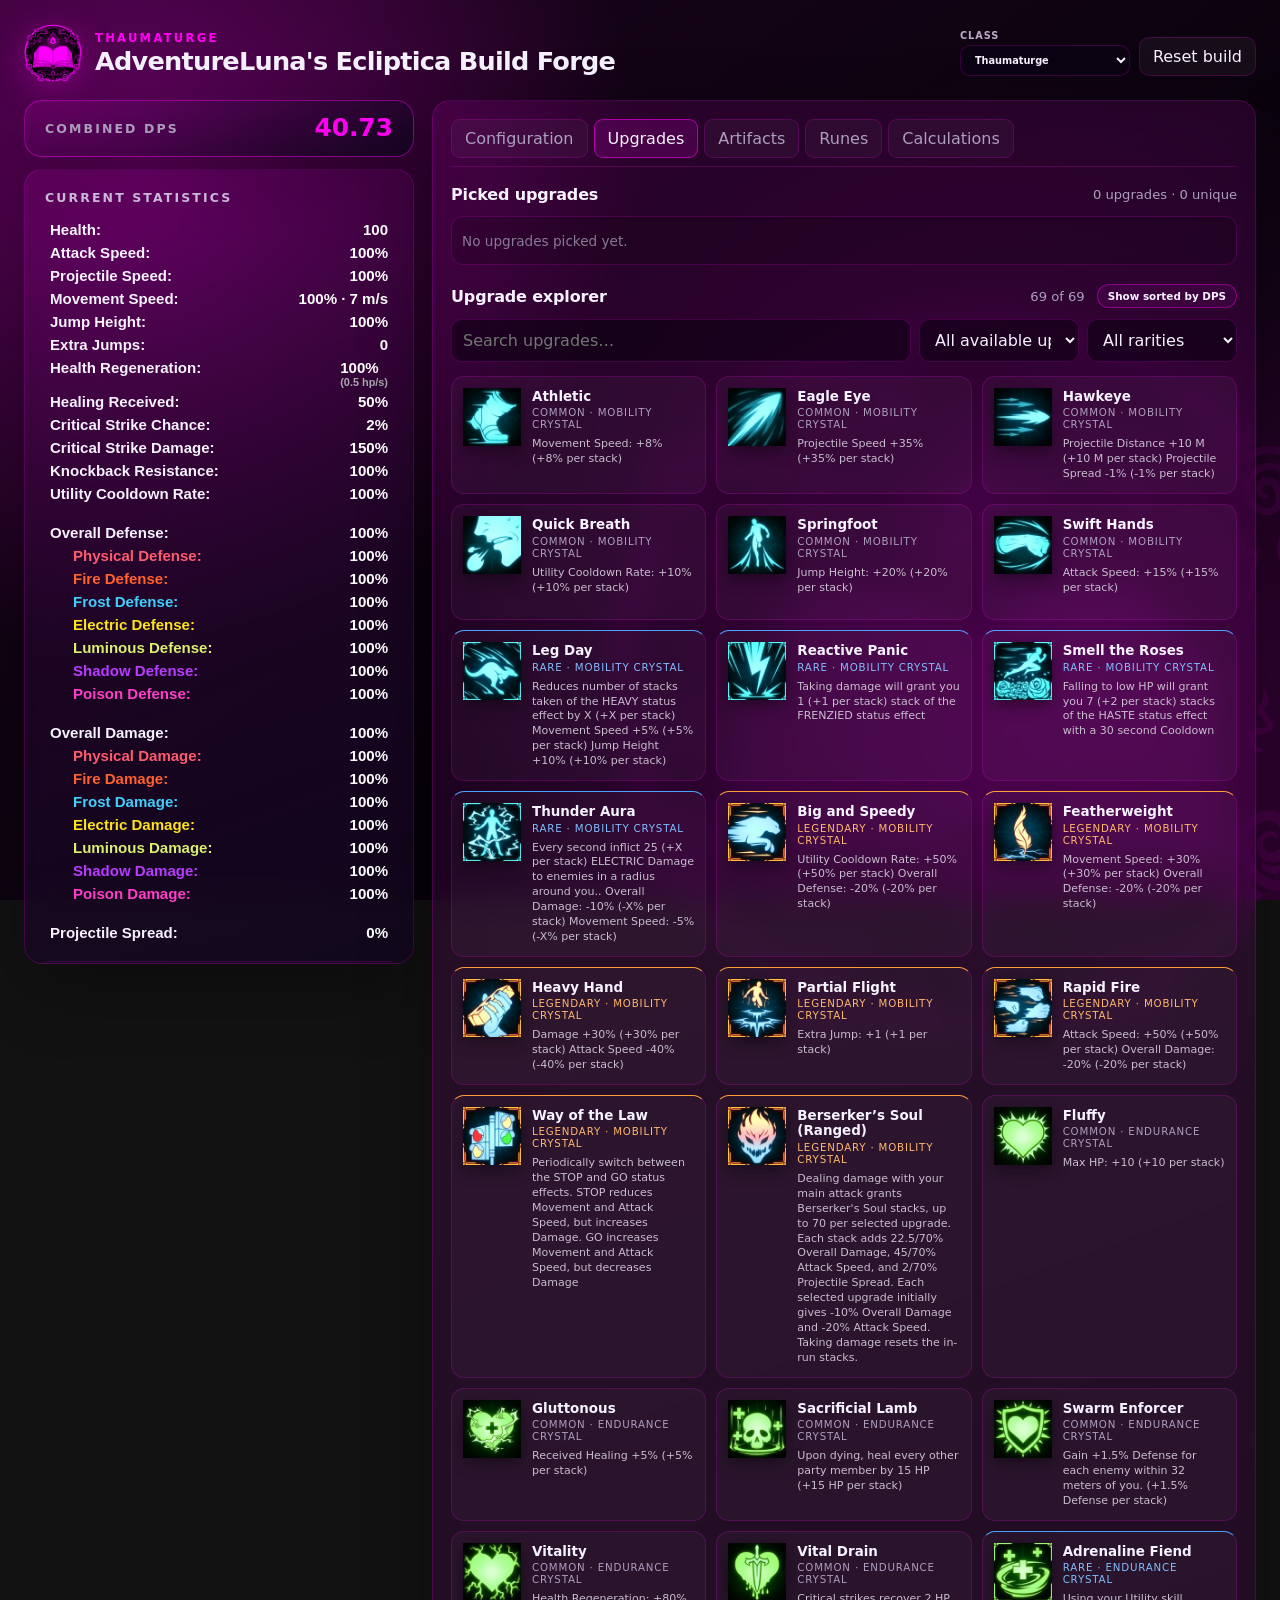
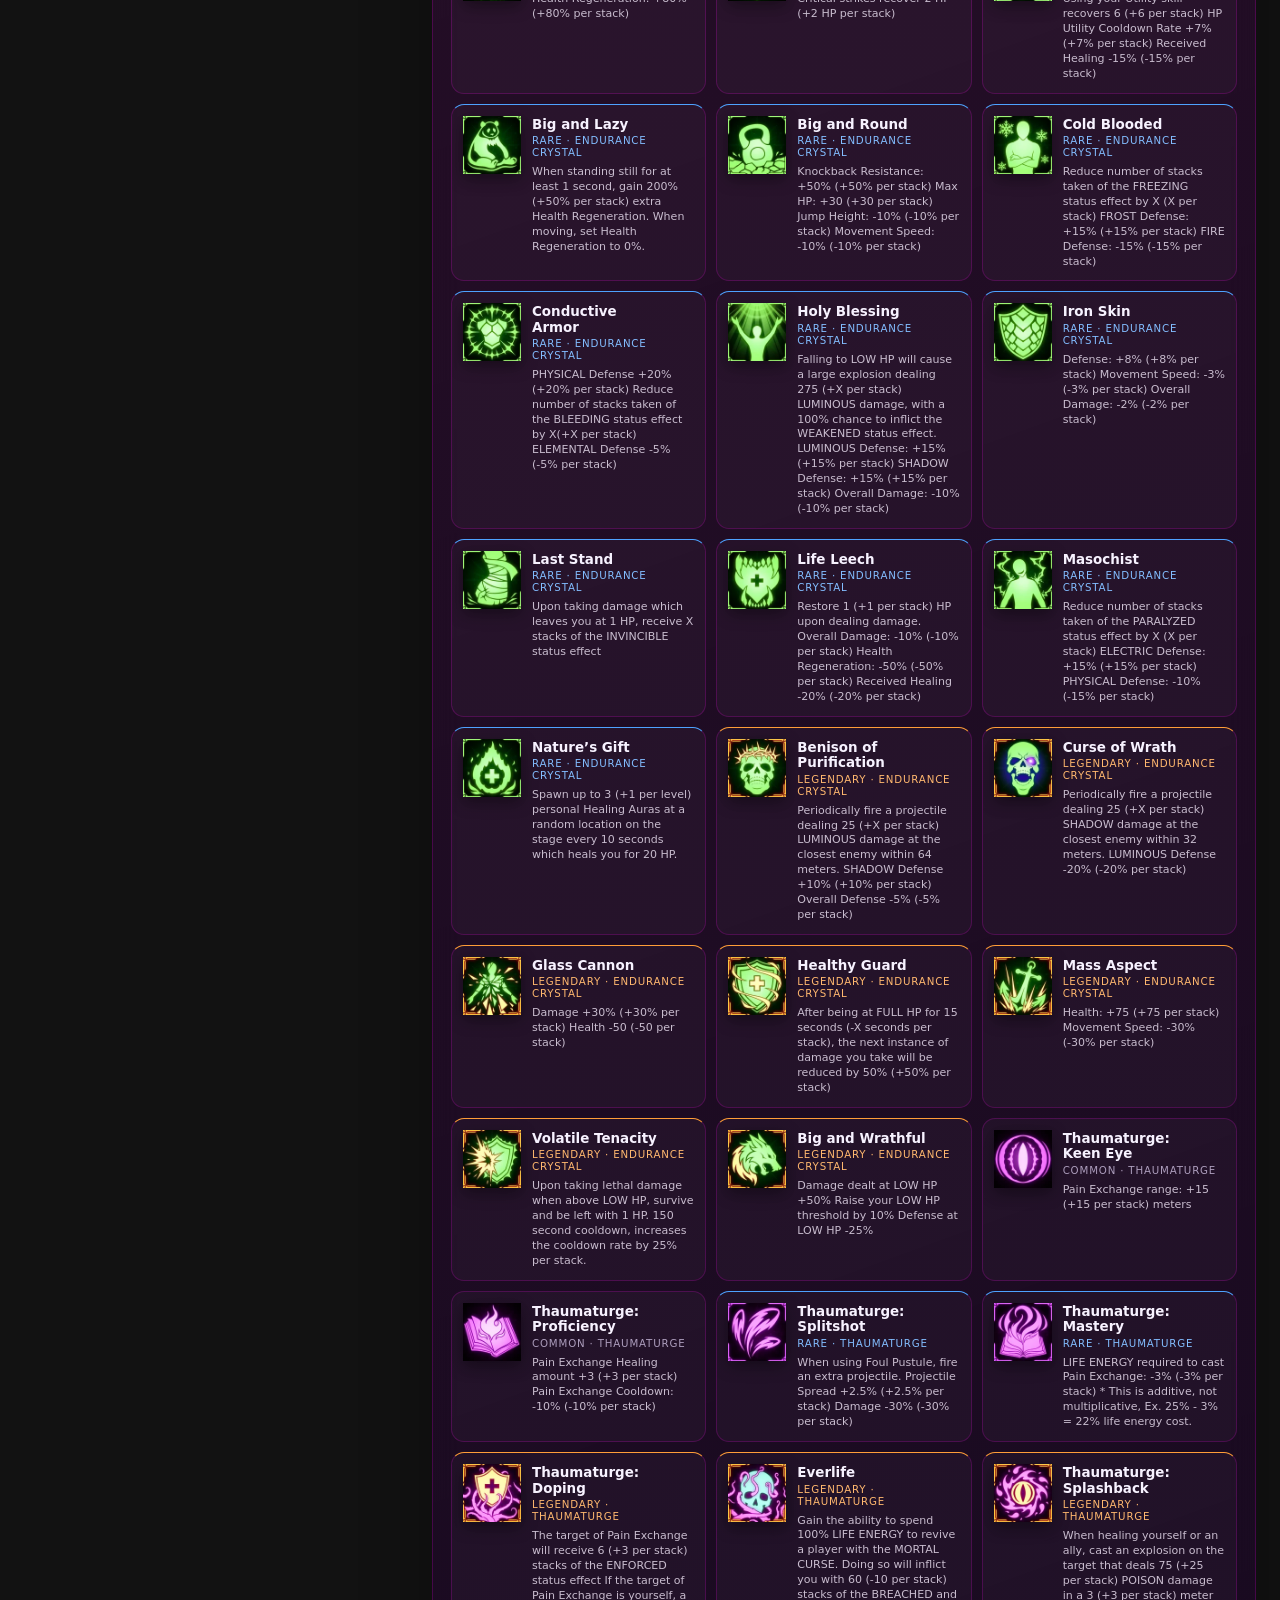
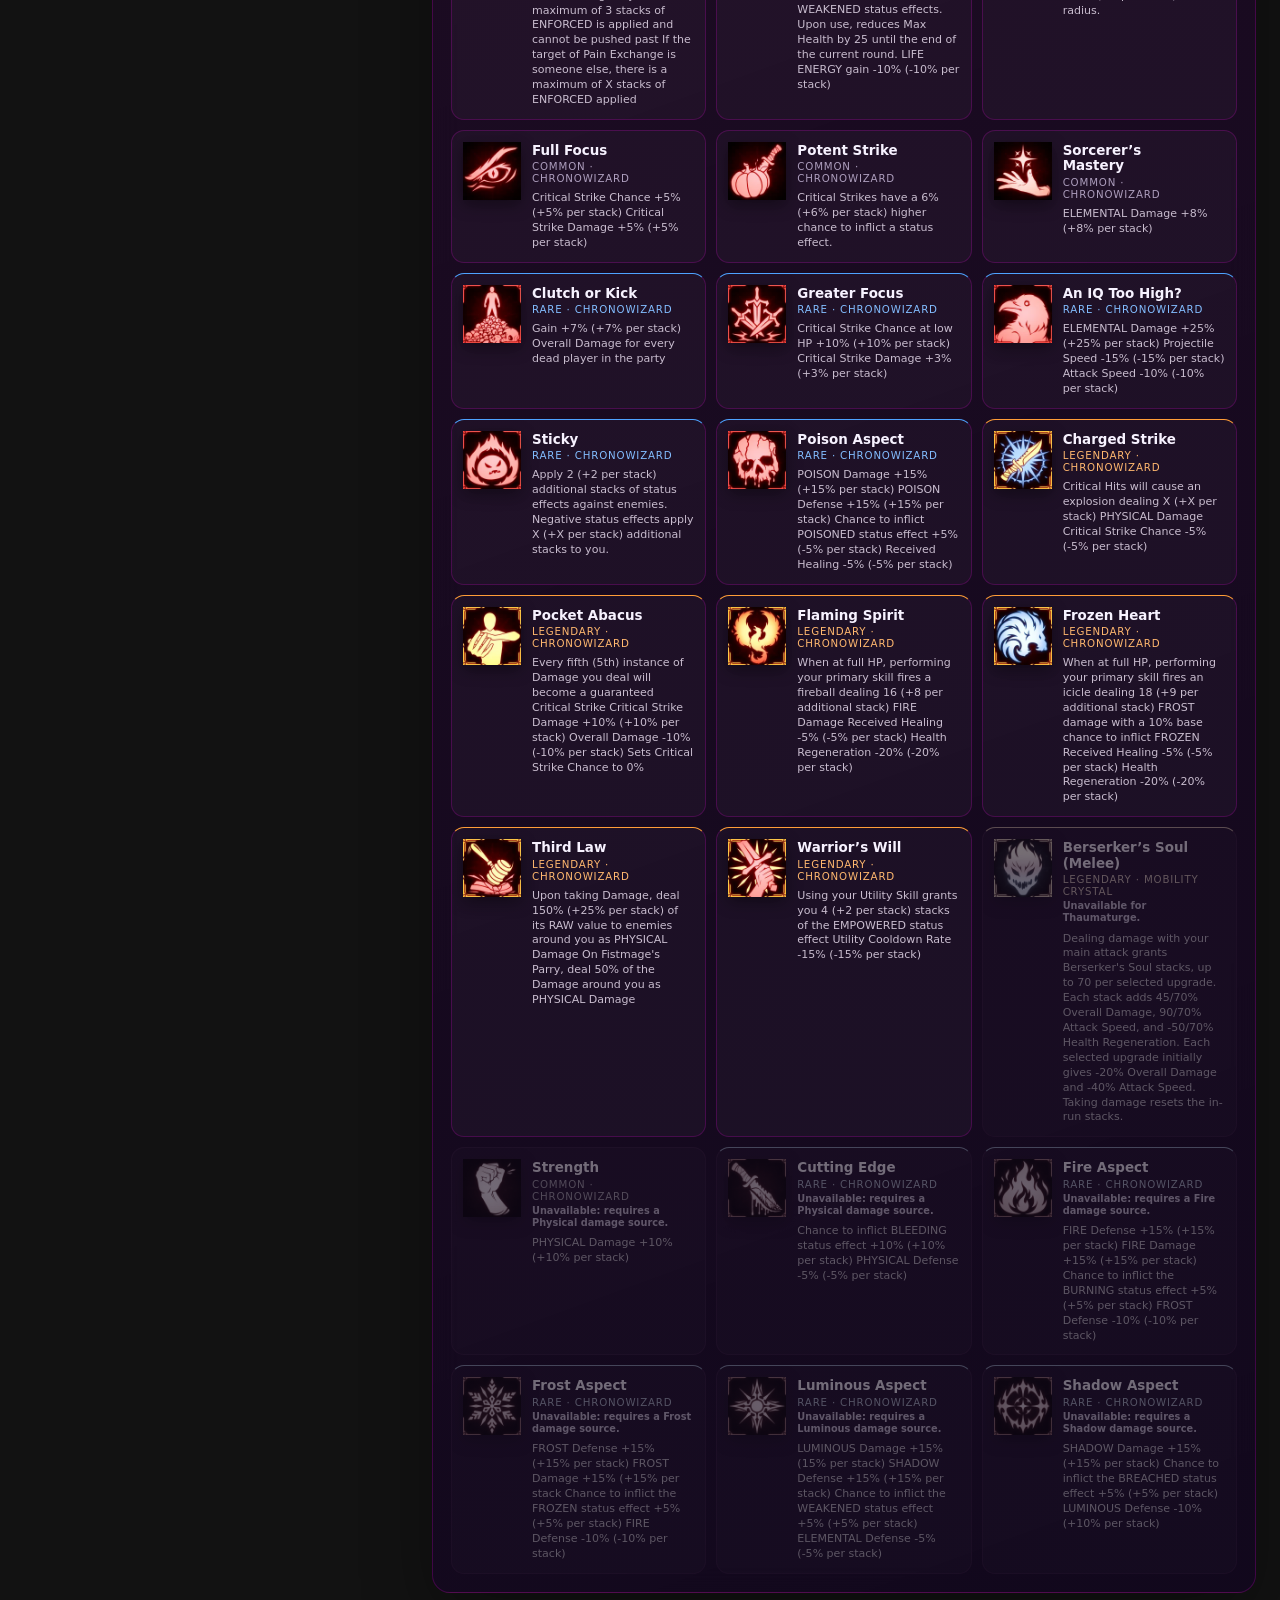
==== commit 1acdeb17: "Expand class and DPS calculations" ====
--- a/index.html
+++ b/index.html
@@ -3,7 +3,7 @@
 <head>
   <meta charset="utf-8">
   <meta name="viewport" content="width=device-width, initial-scale=1">
-  <title>Ecliptica Build Forge</title>
+  <title>AdventureLuna's Ecliptica Build Forge</title>
   <style>
     :root {
       color-scheme: dark;
@@ -181,10 +181,37 @@
       backdrop-filter: blur(14px);
     }
 
-    .stats-panel {
+    .left-rail {
       position: sticky;
       top: 18px;
+      display: grid;
+      grid-template-rows: auto minmax(0, 1fr);
+      gap: 12px;
       max-height: calc(100vh - 36px);
+    }
+    .left-rail.combined-dps-hidden { grid-template-rows: minmax(0, 1fr); }
+
+    .combined-dps-panel {
+      display: flex;
+      align-items: center;
+      justify-content: space-between;
+      gap: 18px;
+      padding: 15px 20px;
+      border-color: rgba(var(--class-rgb), .45);
+    }
+    .combined-dps-panel[hidden] { display: none; }
+
+    .combined-dps-panel .panel-title { color: var(--muted); }
+    .combined-dps-summary {
+      color: rgb(var(--class-rgb));
+      font-size: 1.55rem;
+      font-weight: 900;
+      font-variant-numeric: tabular-nums;
+      line-height: 1;
+    }
+
+    .stats-panel {
+      min-height: 0;
       overflow: auto;
       padding: 20px;
     }
@@ -352,6 +379,18 @@
     .nekomancer-minion-count { color: var(--ink); font-size: .78rem; font-weight: 900; text-align: center; font-variant-numeric: tabular-nums; }
     .nekomancer-souls-control { display: flex; align-items: center; gap: 10px; }
     .nekomancer-souls-control input { width: 82px; border: 1px solid var(--line); border-radius: 8px; color: var(--ink); background: rgba(0,0,0,.22); padding: 7px 8px; font: inherit; font-variant-numeric: tabular-nums; }
+    .spellsword-configuration { display: grid; gap: 22px; }
+    .spellsword-configuration .ability-options { grid-template-columns: repeat(2, minmax(180px, 1fr)); }
+    .spellsword-attack-option input { position: absolute; opacity: 0; pointer-events: none; }
+    .spellsword-charge-options { display: grid; grid-template-columns: repeat(4, minmax(90px, 1fr)); gap: 8px; }
+    .spellsword-charge-option { position: relative; display: flex; justify-content: center; border: 1px solid var(--line); border-radius: 9px; color: var(--muted); background: rgba(255,255,255,.025); padding: 8px 9px; font-size: .7rem; font-weight: 800; cursor: pointer; }
+    .spellsword-charge-option input { position: absolute; opacity: 0; pointer-events: none; }
+    .spellsword-charge-option:has(input:checked) { border-color: rgba(var(--class-rgb), .75); color: var(--ink); background: rgba(var(--class-rgb), .13); }
+    .spellsword-charge-control { display: grid; grid-template-columns: minmax(160px, 1fr) 92px; gap: 12px; align-items: center; margin-top: 10px; }
+    .spellsword-charge-control input[type="range"] { width: 100%; accent-color: rgb(var(--class-rgb)); }
+    .spellsword-charge-control input[type="number"], .spellsword-compact-input input { width: 100%; border: 1px solid var(--line); border-radius: 8px; color: var(--ink); background: rgba(0,0,0,.22); padding: 7px 8px; font: inherit; font-variant-numeric: tabular-nums; }
+    .spellsword-secondary-controls { display: grid; grid-template-columns: repeat(auto-fit, minmax(170px, 1fr)); gap: 10px; margin-top: 10px; }
+    .spellsword-compact-input { display: grid; grid-template-columns: minmax(0, 1fr) 82px; gap: 10px; align-items: center; color: var(--muted); font-size: .7rem; }
     .element-picker { border: 0; margin: 0; padding: 0; }
     .element-picker legend { width: 100%; margin-bottom: 10px; color: var(--ink); }
     .element-picker-heading { display: flex; align-items: center; justify-content: space-between; gap: 14px; }
@@ -677,7 +716,8 @@
     @media (max-width: 900px) {
       .shell { padding: 14px; }
       .layout { grid-template-columns: 1fr; }
-      .stats-panel { position: relative; top: 0; max-height: none; }
+      .left-rail { position: relative; top: 0; max-height: none; }
+      .stats-panel { max-height: none; }
       .tools { grid-template-columns: 1fr 1fr; }
       .tools input { grid-column: 1 / -1; }
       .slot-grid { width: 100%; }
@@ -731,7 +771,7 @@
       .tools input { grid-column: auto; }
       .catalog { grid-template-columns: 1fr; }
       .element-options { grid-template-columns: repeat(3, minmax(76px, 1fr)); }
-      .ability-options, .airblast-options, .nekomancer-minion-options { grid-template-columns: 1fr; }
+      .ability-options, .airblast-options, .nekomancer-minion-options, .spellsword-configuration .ability-options, .spellsword-charge-options { grid-template-columns: 1fr; }
       .element-picker-heading { align-items: flex-start; flex-direction: column; gap: 7px; }
       .damage-table th, .damage-table td { padding: 6px 8px; }
       .slot-grid { display: grid; grid-template-columns: 1fr 1fr; gap: 8px; aspect-ratio: auto; }
@@ -747,7 +787,7 @@
         <img class="class-logo" id="class-logo" src="pictures/Class7.png" alt="">
         <div>
           <p class="eyebrow" id="active-class-label">Thaumaturge</p>
-          <h1>Ecliptica Build Forge</h1>
+          <h1>AdventureLuna's Ecliptica Build Forge</h1>
         </div>
       </div>
       <div class="top-actions">
@@ -768,16 +808,22 @@
     </header>
 
     <div class="layout">
-      <aside class="panel stats-panel">
-        <h2 class="panel-title">Current statistics</h2>
-        <div class="stat-list" id="stats"></div>
-        <div class="share-build" aria-labelledby="share-build-title">
-          <h2 class="panel-title" id="share-build-title">Share build</h2>
-          <input class="share-url" id="share-url" type="text" readonly aria-label="Share build URL">
-          <button class="copy-link" id="copy-link" type="button">Copy link</button>
-          <span class="copy-status" id="copy-status" role="status" aria-live="polite"></span>
-        </div>
-      </aside>
+      <div class="left-rail">
+        <section class="panel combined-dps-panel" id="combined-dps-panel" aria-labelledby="combined-dps-title">
+          <h2 class="panel-title" id="combined-dps-title">Combined DPS</h2>
+          <strong class="combined-dps-summary" id="combined-dps-summary" data-exact-value="0" aria-live="polite">0.00</strong>
+        </section>
+        <aside class="panel stats-panel">
+          <h2 class="panel-title">Current statistics</h2>
+          <div class="stat-list" id="stats"></div>
+          <div class="share-build" aria-labelledby="share-build-title">
+            <h2 class="panel-title" id="share-build-title">Share build</h2>
+            <input class="share-url" id="share-url" type="text" readonly aria-label="Share build URL">
+            <button class="copy-link" id="copy-link" type="button">Copy link</button>
+            <span class="copy-status" id="copy-status" role="status" aria-live="polite"></span>
+          </div>
+        </aside>
+      </div>
 
       <section class="panel explorer">
         <nav class="tabs" role="tablist" aria-label="Build sections">
@@ -828,7 +874,6 @@
         </div>
         <div class="tab-pane" id="tab-artifacts" role="tabpanel" hidden>
           <div class="catalog-head"><h2 class="section-title">Artifacts</h2><span class="summary" id="artifact-summary"></span></div>
-          <p class="rune-help">Left-click to add an artifact and right-click to remove one. Artifacts can stack up to 100 times.</p>
           <div class="catalog" id="artifact-catalog"></div>
         </div>
         <div class="tab-pane" id="tab-runes" role="tabpanel" hidden>
@@ -969,8 +1014,8 @@
       ["Chronowizard","Rare","Shadow_Aspect.png","Shadow Aspect","SHADOW Damage +15% (+15% per stack) Chance to inflict the BREACHED status effect +5% (+5% per stack) LUMINOUS Defense -10% (+10% per stack)"],
       ["Chronowizard","Legendary","Charged_Strike.png","Charged Strike","Critical Hits will cause an explosion dealing X (+X per stack) PHYSICAL Damage Critical Strike Chance -5% (-5% per stack)"],
       ["Chronowizard","Legendary","Pocket_Abacus.png","Pocket Abacus","Every fifth (5th) instance of Damage you deal will become a guaranteed Critical Strike Critical Strike Damage +10% (+10% per stack) Overall Damage -10% (-10% per stack) Sets Critical Strike Chance to 0%"],
-      ["Chronowizard","Legendary","Flaming_Spirit.png","Flaming Spirit","When at full HP, performing your primary skill fires a fireball dealing 16 (+X per stack) FIRE Damage Received Healing -5% (-5% per stack) Health Regeneration -20% (-20% per stack)"],
-      ["Chronowizard","Legendary","Frozen_Heart.png","Frozen Heart","When at full HP, performing your primary skill fires an icicle dealing 18 (+X per stack) FROST damage Received Healing -5% (-5% per stack) Health Regeneration -20% (-20% per stack)"],
+      ["Chronowizard","Legendary","Flaming_Spirit.png","Flaming Spirit","When at full HP, performing your primary skill fires a fireball dealing 16 (+8 per additional stack) FIRE Damage Received Healing -5% (-5% per stack) Health Regeneration -20% (-20% per stack)"],
+      ["Chronowizard","Legendary","Frozen_Heart.png","Frozen Heart","When at full HP, performing your primary skill fires an icicle dealing 18 (+9 per additional stack) FROST damage with a 10% base chance to inflict FROZEN Received Healing -5% (-5% per stack) Health Regeneration -20% (-20% per stack)"],
       ["Chronowizard","Legendary","Third_Law.png","Third Law","Upon taking Damage, deal 150% (+25% per stack) of its RAW value to enemies around you as PHYSICAL Damage On Fistmage's Parry, deal 50% of the Damage around you as PHYSICAL Damage"],
       ["Chronowizard","Legendary","Warrior's_Will.png","Warrior’s Will","Using your Utility Skill grants you 4 (+2 per stack) stacks of the EMPOWERED status effect Utility Cooldown Rate -15% (-15% per stack)"]
       , ["Mobility Crystal","Legendary","Berserker's_Soul.png","Berserker’s Soul (Ranged)","Dealing damage with your main attack grants Berserker's Soul stacks, up to 70 per selected upgrade. Each stack adds 22.5/70% Overall Damage, 45/70% Attack Speed, and 2/70% Projectile Spread. Each selected upgrade initially gives -10% Overall Damage and -20% Attack Speed. Taking damage resets the in-run stacks.","Berserker's_Soul_Ranged"]
@@ -1033,6 +1078,7 @@
     ];
 
     const CLASS_FAMILIES = ["Spellsword","Twinmage","Gunmancer","Fistmage","Spellhammer","Shield Mage","Thaumaturge","Nekomancer"];
+    const UNIMPLEMENTED_DPS_MESSAGE = "I havent decided on how this class should produce a useful DPS number yet, lol";
     const DEFAULT_FAMILIES = ["Endurance Crystal","Mobility Crystal","Chronowizard"];
     const BERSERKER_SOUL = {
       melee: { id: "Berserker's_Soul_Melee", classes: ["Spellsword", "Fistmage", "Spellhammer", "Shield Mage"], damagePenalty: -20, attackSpeedPenalty: -40, damageAt70: 45, attackSpeedAt70: 90, regenerationAt70: -50, spreadAt70: 0 },
@@ -1058,6 +1104,17 @@
       Thaumaturge: "Class7.png",
       Nekomancer: "Class8.png"
     };
+    const SPELLSWORD_PRIMARY = {
+      id: "telekinetic-strike", name: "Telekinetic Strike", iconUrl: "pictures/Spellsword-Primary.png",
+      element: "physical", damage: 65, baseActivationRate: 1,
+      status: { id: "bleeding", name: "Bleeding", chance: .10 }
+    };
+    const SPELLSWORD_SECONDARY = {
+      id: "piercing-strike", name: "Piercing Strike", iconUrl: "pictures/Spellsword-Secondary.png",
+      element: "physical", cooldown: 1.5, minimumCharge: 2, optimalCharge: 3, maximumCharge: 6,
+      curveMinimumCharge: .170, curveMaximumCharge: 5.075
+    };
+    const SPELLSWORD_CHARGE_MODES = ["quick", "dps", "full", "custom"];
     const TWINMAGE_ELEMENTS = [
       { id: "fire", name: "Fire", handName: "Flaming Hand", baseDamage: 30, damageStat: "fireDamage", canCrit: true, statusChances: { burning: 0.10 }, image: "Twinmage_Element_Fire.png" },
       { id: "frost", name: "Frost", handName: "Ice Hand", baseDamage: 30, damageStat: "frostDamage", canCrit: true, statusChances: { frozen: 0.10 }, image: "Twinmage_Element_Frost.png" },
@@ -1089,7 +1146,7 @@
       secondary: [
         {
           id: "firebomb", name: "Firebomb", iconFile: "Gunmancer-Firebomb.png", iconUrl: gunmancerIconUrl("Gunmancer-Firebomb.png"),
-          interval: 1 / 0.33, attackSpeedAffected: true, status: { id: "burning", name: "Burning", chance: null },
+          interval: 1 / 0.33, attackSpeedAffected: true, status: { id: "burning", name: "Burning", chance: .10 },
           description: "High-gravity explosive projectile. The Japanese wiki reports 0.33 shots/s (~3.03 seconds per shot); its wide explosion deals 100% of the projectile damage.",
           components: [
             { id: "projectile", name: "Fire projectile", element: "fire", damage: 50, projectiles: 1, chargedProjectiles: 1, canCrit: true },
@@ -1153,7 +1210,10 @@
       "thaumaturge-foul-pustule-projectile", "thaumaturge-flaming-spirit", "thaumaturge-charged-strike",
       "nekomancer-staff-projectile", "nekomancer-minion-zombie", "nekomancer-minion-balloon", "nekomancer-minion-ballista",
       "nekomancer-flaming-spirit", "nekomancer-charged-strike",
-      "status-burning", "status-bleeding", "status-poisoned"
+      "status-burning", "status-bleeding", "status-poisoned",
+      "twinmage-frozen-heart", "gunmancer-frozen-heart", "thaumaturge-frozen-heart", "nekomancer-frozen-heart",
+      "spellsword-telekinetic-strike", "spellsword-piercing-strike", "spellsword-whirlwind",
+      "spellsword-flaming-spirit", "spellsword-frozen-heart", "spellsword-charged-strike"
     ];
     const DAMAGE_SOURCE_SHARE_ID = new Map(DAMAGE_SOURCE_SHARE_KEYS.map((key, id) => [key, id]));
 
@@ -1221,6 +1281,10 @@
       breached: { upgradeId: "Shadow_Aspect", chancePerStack: 0.05 },
       poisoned: { upgradeId: "Poison_Aspect", chancePerStack: 0.05 }
     };
+    const PRIMARY_TRIGGERED_UPGRADE_SOURCES = [
+      { upgradeId: "Flaming_Spirit", sourceId: "flaming-spirit", name: "Flaming Spirit", icon: "Flaming_Spirit.png", element: "fire", firstStackDamage: 16, additionalStackDamage: 8, statusId: "burning", statusName: "Burning", statusChance: .10, overallDamageApplies: false },
+      { upgradeId: "Frozen_Heart", sourceId: "frozen-heart", name: "Frozen Heart", icon: "Frozen_Heart.png", element: "frost", firstStackDamage: 18, additionalStackDamage: 9, statusId: "frozen", statusName: "Frozen", statusChance: .10 }
+    ];
     const NON_DAMAGE_STATUS_DEFINITIONS = [
       { id: "frozen", name: "Frozen", baseStacks: 8, stacksPerSticky: 2, durationPerStack: .6, bossApplicationPenalty: 10, note: "Bosses likely build up resistance against this status effect over time!" },
       { id: "paralyzed", name: "Paralyzed", baseStacks: 8, stacksPerSticky: 2, durationPerStack: .3, bossApplicationPenalty: 10, note: "Bosses likely build up resistance against this status effect over time!" },
@@ -1328,6 +1392,24 @@
       }));
     }
 
+    function normalizeSpellswordChargeMode(value) {
+      return SPELLSWORD_CHARGE_MODES.includes(value) ? value : "dps";
+    }
+
+    function clampSpellswordChargeTime(value) {
+      return Math.min(SPELLSWORD_SECONDARY.maximumCharge, Math.max(SPELLSWORD_SECONDARY.minimumCharge, Number(value) || SPELLSWORD_SECONDARY.optimalCharge));
+    }
+
+    function normalizeSpellswordBleedChance(value) {
+      if (value == null || value === "") return null;
+      const chance = Number(value);
+      return Number.isFinite(chance) ? Math.min(100, Math.max(0, Math.round(chance * 2) / 2)) : null;
+    }
+
+    function normalizeSpellswordWhirlwindHits(value) {
+      return Math.min(32, Math.max(1, Math.floor(Number(value) || 1)));
+    }
+
     function normalizeExcludedDamageSources(value) {
       const saved = value && typeof value === "object" && !Array.isArray(value) ? value : {};
       return Object.fromEntries(CLASS_FAMILIES.map(className => {
@@ -1344,7 +1426,13 @@
     function resetClassBuildConfiguration(className = selectedClass) {
       buildOptions.excludedDamageSources = normalizeExcludedDamageSources(buildOptions.excludedDamageSources);
       buildOptions.excludedDamageSources[className] = [];
-      if (className === "Twinmage") {
+      if (className === "Spellsword") {
+        buildOptions.spellswordDamageGroup = "primary";
+        buildOptions.spellswordChargeMode = "dps";
+        buildOptions.spellswordCustomChargeTime = SPELLSWORD_SECONDARY.optimalCharge;
+        buildOptions.spellswordBleedChance = null;
+        buildOptions.spellswordWhirlwindHits = 1;
+      } else if (className === "Twinmage") {
         buildOptions.twinmagePrimary = "fire";
         buildOptions.twinmageSecondary = "lightning";
         buildOptions.twinmagePrimaryDamage = true;
@@ -1374,6 +1462,11 @@
           artifacts: Object.fromEntries(ARTIFACTS.map(item => [item.id, Math.min(100, Math.max(0, Number(savedArtifacts[item.id]) || 0))]).filter(([, count]) => count)),
           runes: RUNE_SLOTS.map((_, index) => RUNES.some(item => item.id === saved.runes?.[index]) ? saved.runes[index] : null),
           curses: RUNE_SLOTS.map((_, index) => CURSES.some(item => item.id === saved.curses?.[index]) ? saved.curses[index] : null),
+          spellswordDamageGroup: saved.spellswordDamageGroup === "secondary" ? "secondary" : "primary",
+          spellswordChargeMode: normalizeSpellswordChargeMode(saved.spellswordChargeMode),
+          spellswordCustomChargeTime: clampSpellswordChargeTime(saved.spellswordCustomChargeTime),
+          spellswordBleedChance: normalizeSpellswordBleedChance(saved.spellswordBleedChance),
+          spellswordWhirlwindHits: normalizeSpellswordWhirlwindHits(saved.spellswordWhirlwindHits),
           twinmagePrimary: TWINMAGE_ELEMENTS.some(item => item.id === saved.twinmagePrimary) ? saved.twinmagePrimary : "fire",
           twinmageSecondary: TWINMAGE_ELEMENTS.some(item => item.id === saved.twinmageSecondary) ? saved.twinmageSecondary : "lightning",
           twinmagePrimaryDamage: saved.twinmagePrimaryDamage !== false,
@@ -1388,7 +1481,7 @@
           berserkerSoulStacks: saved.berserkerSoulStacks == null ? defaultBerserkerStacks : Math.max(0, Math.floor(Number(saved.berserkerSoulStacks) || 0)),
           excludedDamageSources: normalizeExcludedDamageSources(saved.excludedDamageSources)
         };
-      } catch { return { artifacts: {}, runes: [null, null, null, null], curses: [null, null, null, null], twinmagePrimary: "fire", twinmageSecondary: "lightning", twinmagePrimaryDamage: true, twinmageSecondaryDamage: true, gunmancerPrimary: "va11", gunmancerSecondary: "photon", gunmancerPrimaryDamage: true, gunmancerSecondaryDamage: false, gunmancerAirblastTarget: "none", nekomancerMinions: normalizeNekomancerMinions(), nekomancerSouls: 5, berserkerSoulStacks: 0, excludedDamageSources: normalizeExcludedDamageSources() }; }
+      } catch { return { artifacts: {}, runes: [null, null, null, null], curses: [null, null, null, null], spellswordDamageGroup: "primary", spellswordChargeMode: "dps", spellswordCustomChargeTime: SPELLSWORD_SECONDARY.optimalCharge, spellswordBleedChance: null, spellswordWhirlwindHits: 1, twinmagePrimary: "fire", twinmageSecondary: "lightning", twinmagePrimaryDamage: true, twinmageSecondaryDamage: true, gunmancerPrimary: "va11", gunmancerSecondary: "photon", gunmancerPrimaryDamage: true, gunmancerSecondaryDamage: false, gunmancerAirblastTarget: "none", nekomancerMinions: normalizeNekomancerMinions(), nekomancerSouls: 5, berserkerSoulStacks: 0, excludedDamageSources: normalizeExcludedDamageSources() }; }
     }
 
     function saveBuildOptions() {
@@ -1969,7 +2062,15 @@
         const stacks = Math.min(maximumBerserkerStacks, Math.max(0, Math.floor(Number(buildOptions.berserkerSoulStacks) || 0)));
         if (stacks !== maximumBerserkerStacks) configuration.berserkerSoulStacks = stacks;
       }
-      if (selectedClass === "Twinmage") {
+      if (selectedClass === "Spellsword") {
+        configuration.spellsword = {
+          damageGroup: buildOptions.spellswordDamageGroup === "secondary" ? 1 : 0,
+          chargeMode: SPELLSWORD_CHARGE_MODES.indexOf(normalizeSpellswordChargeMode(buildOptions.spellswordChargeMode)),
+          customChargeMs: Math.round(clampSpellswordChargeTime(buildOptions.spellswordCustomChargeTime) * 1000),
+          bleedChance: normalizeSpellswordBleedChance(buildOptions.spellswordBleedChance),
+          whirlwindHits: normalizeSpellswordWhirlwindHits(buildOptions.spellswordWhirlwindHits)
+        };
+      } else if (selectedClass === "Twinmage") {
         configuration.twinmage = {
           primary: TWINMAGE_ELEMENTS.findIndex(element => element.id === buildOptions.twinmagePrimary),
           secondary: TWINMAGE_ELEMENTS.findIndex(element => element.id === buildOptions.twinmageSecondary),
@@ -2000,7 +2101,14 @@
     function applySharedConfiguration(configuration = {}) {
       resetClassBuildConfiguration(selectedClass);
       buildOptions.berserkerSoulStacks = berserkerMaximumStacks();
-      if (selectedClass === "Twinmage" && configuration.twinmage) {
+      if (selectedClass === "Spellsword" && configuration.spellsword) {
+        const value = configuration.spellsword;
+        buildOptions.spellswordDamageGroup = value.damageGroup === 1 ? "secondary" : "primary";
+        buildOptions.spellswordChargeMode = SPELLSWORD_CHARGE_MODES[value.chargeMode];
+        buildOptions.spellswordCustomChargeTime = clampSpellswordChargeTime(value.customChargeMs / 1000);
+        buildOptions.spellswordBleedChance = normalizeSpellswordBleedChance(value.bleedChance);
+        buildOptions.spellswordWhirlwindHits = normalizeSpellswordWhirlwindHits(value.whirlwindHits);
+      } else if (selectedClass === "Twinmage" && configuration.twinmage) {
         const value = configuration.twinmage;
         buildOptions.twinmagePrimary = TWINMAGE_ELEMENTS[value.primary].id;
         buildOptions.twinmageSecondary = TWINMAGE_ELEMENTS[value.secondary].id;
@@ -2255,9 +2363,9 @@
         return;
       }
 
-      if (!["Twinmage", "Gunmancer", "Thaumaturge", "Nekomancer"].includes(selectedClass)) {
+      if (!["Spellsword", "Twinmage", "Gunmancer", "Thaumaturge", "Nekomancer"].includes(selectedClass)) {
         dpsRankingSnapshot = null;
-        listElement.innerHTML = '<div class="dps-ranking-empty">DPS ranking is currently available for Twinmage, Gunmancer, Thaumaturge, and Nekomancer.</div>';
+        listElement.innerHTML = '<div class="dps-ranking-empty">DPS ranking is currently available for Spellsword, Twinmage, Gunmancer, Thaumaturge, and Nekomancer.</div>';
         return;
       }
 
@@ -2344,6 +2452,53 @@
       return buildOptions.gunmancerSecondaryDamage === true && buildOptions.gunmancerPrimaryDamage !== true ? "secondary" : "primary";
     }
 
+    function spellswordNominalChargeTime() {
+      const mode = normalizeSpellswordChargeMode(buildOptions.spellswordChargeMode);
+      if (mode === "quick") return SPELLSWORD_SECONDARY.minimumCharge;
+      if (mode === "full") return SPELLSWORD_SECONDARY.maximumCharge;
+      if (mode === "custom") return clampSpellswordChargeTime(buildOptions.spellswordCustomChargeTime);
+      return SPELLSWORD_SECONDARY.optimalCharge;
+    }
+
+    function spellswordUsesFullCharge() {
+      return spellswordNominalChargeTime() >= SPELLSWORD_SECONDARY.maximumCharge - .0005;
+    }
+
+    function renderSpellswordConfiguration(content) {
+      const group = buildOptions.spellswordDamageGroup === "secondary" ? "secondary" : "primary";
+      const mode = normalizeSpellswordChargeMode(buildOptions.spellswordChargeMode);
+      const customCharge = clampSpellswordChargeTime(buildOptions.spellswordCustomChargeTime);
+      const fullCharge = spellswordUsesFullCharge();
+      const bleedChance = fullCharge ? 50 : normalizeSpellswordBleedChance(buildOptions.spellswordBleedChance);
+      const abilityCard = (value, label, ability) => `<label class="ability-option spellsword-attack-option">
+        <input type="checkbox" name="spellsword-dps" value="${value}" ${group === value ? "checked" : ""}>
+        <img class="ability-icon" src="${escapeHtml(ability.iconUrl)}" alt="">
+        <span class="ability-copy"><span class="ability-name">${escapeHtml(ability.name)}</span><span class="ability-effect">${label}</span></span>
+      </label>`;
+      const chargeLabels = { quick: "Quick", dps: "Best DPS", full: "Full", custom: "Custom" };
+      content.innerHTML = `<div class="spellsword-configuration">
+        <fieldset class="ability-picker">
+          <legend><span class="ability-picker-heading"><span class="ability-picker-title">Attack</span></span></legend>
+          <div class="ability-options">
+            ${abilityCard("primary", "Primary", SPELLSWORD_PRIMARY)}
+            ${abilityCard("secondary", "Secondary", SPELLSWORD_SECONDARY)}
+          </div>
+        </fieldset>
+        ${group === "secondary" ? `<fieldset class="ability-picker">
+          <legend><span class="ability-picker-heading"><span class="ability-picker-title">Charge</span><span class="ability-picker-subtitle">${formatNumber(spellswordNominalChargeTime())}s</span></span></legend>
+          <div class="spellsword-charge-options">${SPELLSWORD_CHARGE_MODES.map(value => `<label class="spellsword-charge-option"><input type="radio" name="spellsword-charge-mode" value="${value}" ${mode === value ? "checked" : ""}>${chargeLabels[value]}</label>`).join("")}</div>
+          ${mode === "custom" ? `<div class="spellsword-charge-control">
+            <input type="range" name="spellsword-custom-charge" min="${SPELLSWORD_SECONDARY.minimumCharge}" max="${SPELLSWORD_SECONDARY.maximumCharge}" step="0.005" value="${customCharge}" aria-label="Custom Piercing Strike charge time">
+            <input type="number" name="spellsword-custom-charge" min="${SPELLSWORD_SECONDARY.minimumCharge}" max="${SPELLSWORD_SECONDARY.maximumCharge}" step="0.005" value="${customCharge}" aria-label="Custom Piercing Strike charge time in seconds">
+          </div>` : ""}
+          <div class="spellsword-secondary-controls">
+            ${fullCharge ? `<div class="spellsword-compact-input"><span>Bleeding chance</span><strong>50%</strong></div>` : `<label class="spellsword-compact-input"><span>Bleeding chance</span><input type="number" name="spellsword-bleed-chance" min="0" max="100" step="0.5" value="${bleedChance == null ? "" : bleedChance}" placeholder="?" aria-label="Piercing Strike Bleeding chance"></label>`}
+            ${count("Spellsword_Whirlwind") > 0 && fullCharge ? `<label class="spellsword-compact-input"><span>Whirlwind hits / cast</span><input type="number" name="spellsword-whirlwind-hits" min="1" max="32" step="1" value="${normalizeSpellswordWhirlwindHits(buildOptions.spellswordWhirlwindHits)}"></label>` : ""}
+          </div>
+        </fieldset>` : ""}
+      </div>`;
+    }
+
     function gunmancerChargedCooldown(stats = latestCalculation?.stats) {
       const cooldownRate = Math.max(0, Number(stats?.utilityCooldownRate || 0)) / 100;
       return cooldownRate > 0 ? GUNMANCER_AIRBLAST.cooldown / cooldownRate : Infinity;
@@ -2380,6 +2535,7 @@
             <label class="airblast-option"><input type="radio" name="gunmancer-airblast" value="primary" ${buildOptions.gunmancerAirblastTarget === "primary" ? "checked" : ""}> Charge Primary</label>
             <label class="airblast-option"><input type="radio" name="gunmancer-airblast" value="secondary" ${buildOptions.gunmancerAirblastTarget === "secondary" ? "checked" : ""}> Charge Secondary</label>
           </div>
+          <p class="gunmancer-source-note">This gets calculated as using the charged shot on cooldown in addition to whatever is selected above</p>
         </fieldset>
       </div>`;
     }
@@ -2466,6 +2622,11 @@
     function renderConfiguration() {
       const content = $("#configuration-content");
       content.classList.remove("configuration-stack");
+      if (selectedClass === "Spellsword") {
+        renderSpellswordConfiguration(content);
+        appendBerserkerStackControl(content);
+        return;
+      }
       if (selectedClass === "Gunmancer") {
         renderGunmancerConfiguration(content);
         appendBerserkerStackControl(content);
@@ -2482,7 +2643,7 @@
       }
       if (selectedClass !== "Twinmage") {
         const stackControl = berserkerStackControlMarkup();
-        content.innerHTML = stackControl || '<div class="configuration-empty">No configuration options are available for this class yet.</div>';
+        content.innerHTML = `<div class="configuration-empty">${escapeHtml(UNIMPLEMENTED_DPS_MESSAGE)}</div>${stackControl}`;
         if (stackControl) content.classList.add("configuration-stack");
         return;
       }
@@ -2557,19 +2718,21 @@
 
     function sharedUpgradeSourceSpecs(classKey, primaryActivationRate, attackSpeedMultiplier, primaryRateDetails = {}) {
       const sources = [];
-      const flamingSpiritStacks = count("Flaming_Spirit");
-      if (flamingSpiritStacks > 0 && primaryActivationRate > 0) {
-        const burningChance = effectiveSourceStatusChance("burning", .10, attackSpeedMultiplier);
+      PRIMARY_TRIGGERED_UPGRADE_SOURCES.forEach(upgrade => {
+        const stacks = count(upgrade.upgradeId);
+        if (stacks <= 0 || primaryActivationRate <= 0) return;
+        const statusChance = effectiveSourceStatusChance(upgrade.statusId, upgrade.statusChance, attackSpeedMultiplier);
         sources.push({
-          id: `${classKey}-flaming-spirit`, name: "Flaming Spirit", position: "Upgrade effect",
-          sourceIcon: "Flaming_Spirit.png", sourceUpgradeId: "Flaming_Spirit",
-           element: "fire", baseDamage: 16 + 16 * Math.max(0, flamingSpiritStacks - 1), canCrit: true,
-           activationRate: primaryActivationRate, instancesPerActivation: 1, projectiles: 1,
-           ...primaryRateDetails,
-           overallDamageApplies: false, statuses: burningChance == null ? [] : [{ id: "burning", name: "Burning", chance: burningChance }],
+          id: `${classKey}-${upgrade.sourceId}`, name: upgrade.name, position: "Upgrade effect",
+          sourceIcon: upgrade.icon, sourceUpgradeId: upgrade.upgradeId,
+          element: upgrade.element, baseDamage: upgrade.firstStackDamage + upgrade.additionalStackDamage * Math.max(0, stacks - 1), canCrit: true,
+          activationRate: primaryActivationRate, instancesPerActivation: 1, projectiles: 1,
+          ...primaryRateDetails,
+          ...(upgrade.overallDamageApplies === false ? { overallDamageApplies: false } : {}),
+          statuses: statusChance == null ? [] : [{ id: upgrade.statusId, name: upgrade.statusName, chance: statusChance }],
           trigger: { type: "primaryActivation" }
         });
-      }
+      });
       const chargedStrikeStacks = count("Charged_Strike");
       if (chargedStrikeStacks > 0) sources.push({
         id: `${classKey}-charged-strike`, name: "Charged Strike", position: "Upgrade effect",
@@ -2578,6 +2741,94 @@
         trigger: { type: "onCrit", instancesPerTrigger: 1 }, sourceMultiplierStrategy: "weightedCritSources", statuses: []
       });
       return sources;
+    }
+
+    function spellswordPiercingCurveTime(chargeTime) {
+      const clampedCharge = clampSpellswordChargeTime(chargeTime);
+      const chargeProgress = (clampedCharge - SPELLSWORD_SECONDARY.minimumCharge)
+        / (SPELLSWORD_SECONDARY.maximumCharge - SPELLSWORD_SECONDARY.minimumCharge);
+      return SPELLSWORD_SECONDARY.curveMinimumCharge
+        + chargeProgress * (SPELLSWORD_SECONDARY.curveMaximumCharge - SPELLSWORD_SECONDARY.curveMinimumCharge);
+    }
+
+    function spellswordPiercingDamage(chargeTime) {
+      const curveTime = spellswordPiercingCurveTime(chargeTime);
+      return Math.round(170.70 - 97.33 * Math.exp(-.8927 * curveTime));
+    }
+
+    function buildSpellswordSourceModel(stats) {
+      const attackSpeedMultiplier = Math.max(0, Number(stats.attackSpeed || 0) / 100);
+      const group = buildOptions.spellswordDamageGroup === "secondary" ? "secondary" : "primary";
+      const sources = [];
+      let primaryActivationRate = 0;
+      let primaryRateDetails = {};
+      if (group === "primary") {
+        const shieldbreakerStacks = count("Spellsword_Shieldbreaker");
+        const shieldbreakerMultiplier = 1 + .25 * shieldbreakerStacks;
+        const baseDamage = Math.ceil(SPELLSWORD_PRIMARY.damage * shieldbreakerMultiplier);
+        primaryActivationRate = SPELLSWORD_PRIMARY.baseActivationRate * attackSpeedMultiplier;
+        primaryRateDetails = {
+          baseActivationRate: SPELLSWORD_PRIMARY.baseActivationRate,
+          rateMultipliers: [{ label: "Attack Speed", value: attackSpeedMultiplier }],
+          rateRefs: ["stat:attackSpeed"]
+        };
+        const bleedingChance = effectiveSourceStatusChance("bleeding", SPELLSWORD_PRIMARY.status.chance, attackSpeedMultiplier);
+        sources.push({
+          id: "spellsword-telekinetic-strike", name: SPELLSWORD_PRIMARY.name, position: "Primary",
+          sourceIcon: SPELLSWORD_PRIMARY.iconUrl, element: SPELLSWORD_PRIMARY.element, baseDamage, canCrit: true,
+          baseDamageFormula: shieldbreakerStacks > 0
+            ? `ceil(${SPELLSWORD_PRIMARY.damage} × (1 + 25% × ${shieldbreakerStacks})) = ${baseDamage}`
+            : `Base damage per instance = ${baseDamage}`,
+          activationRate: primaryActivationRate, instancesPerActivation: 1, projectiles: 1,
+          ...primaryRateDetails,
+          statuses: bleedingChance == null ? [] : [{ id: "bleeding", name: "Bleeding", chance: bleedingChance }]
+        });
+      } else {
+        const nominalChargeTime = spellswordNominalChargeTime();
+        const whirlwindStacks = count("Spellsword_Whirlwind");
+        const chargeTimeMultiplier = 1 + .30 * whirlwindStacks;
+        const chargeSpeedMultiplier = Math.max(.1, 1 + 1.5 * (attackSpeedMultiplier - 1));
+        const effectiveChargeTime = nominalChargeTime * chargeTimeMultiplier / chargeSpeedMultiplier;
+        const cycleTime = effectiveChargeTime + SPELLSWORD_SECONDARY.cooldown;
+        const activationRate = cycleTime > 0 ? 1 / cycleTime : 0;
+        const swiftStabStacks = count("Spellsword_Swift_Stab");
+        const movementExcess = Math.max(0, Number(stats.movementSpeed || 0) / 100 - 1);
+        const swiftStabMultiplier = 1 + .35 * swiftStabStacks * movementExcess;
+        const configuredBleedChance = spellswordUsesFullCharge() ? 50 : normalizeSpellswordBleedChance(buildOptions.spellswordBleedChance);
+        const bleedingChance = configuredBleedChance == null ? null : effectiveSourceStatusChance("bleeding", configuredBleedChance / 100, attackSpeedMultiplier);
+        const rateCalculation = `${nominalChargeTime.toFixed(3)}s charge × x${chargeTimeMultiplier.toFixed(2)} Whirlwind charge time ÷ x${chargeSpeedMultiplier.toFixed(2)} charge speed + ${SPELLSWORD_SECONDARY.cooldown.toFixed(2)}s cooldown = ${cycleTime.toFixed(3)}s cycle; 1 ÷ ${cycleTime.toFixed(3)}s = ${activationRate.toFixed(4)} activations/s`;
+        const piercing = {
+          id: "spellsword-piercing-strike", name: SPELLSWORD_SECONDARY.name, position: "Secondary",
+          sourceIcon: SPELLSWORD_SECONDARY.iconUrl, element: SPELLSWORD_SECONDARY.element,
+          baseDamage: spellswordPiercingDamage(nominalChargeTime), canCrit: true,
+          baseDamageFormula: `${nominalChargeTime.toFixed(3)}s charge maps to ${spellswordPiercingCurveTime(nominalChargeTime).toFixed(4)} on the 87-170 damage curve; rounded damage = ${spellswordPiercingDamage(nominalChargeTime)}`,
+          activationRate, instancesPerActivation: 1, projectiles: 1,
+          sourceMultiplier: swiftStabMultiplier,
+          statusSourceMultiplierApplies: false,
+          sourceMultiplierFormula: swiftStabStacks > 0
+            ? `1 + (35% × ${swiftStabStacks}) × ${Math.round(movementExcess * 100)}% Movement Speed above 100% = x${swiftStabMultiplier.toFixed(4)}`
+            : "No Piercing Strike source multiplier",
+          rateCalculation, rateRefs: ["stat:attackSpeed"],
+          statuses: bleedingChance == null ? [] : [{ id: "bleeding", name: "Bleeding", chance: bleedingChance }],
+          unknownStatuses: configuredBleedChance == null ? [{ id: "bleeding", name: "Bleeding" }] : []
+        };
+        sources.push(piercing);
+        if (whirlwindStacks > 0 && spellswordUsesFullCharge()) {
+          const hits = normalizeSpellswordWhirlwindHits(buildOptions.spellswordWhirlwindHits);
+          sources.push({
+            id: "spellsword-whirlwind", name: "Whirlwind", position: "Upgrade effect",
+            sourceIcon: "Spellsword_Whirlwind.png", sourceUpgradeId: "Spellsword_Whirlwind",
+            element: "physical", baseDamage: 11 + 6 * Math.max(0, whirlwindStacks - 1), canCrit: false,
+            activationRate, instancesPerActivation: hits, projectiles: 1, showInstances: true, instanceCountKind: "hits",
+            rateCalculation: `Full-charge Piercing Strike rate = ${activationRate.toFixed(4)} casts/s`, rateRefs: ["calc:damage:spellsword-piercing-strike:rate"],
+            statuses: bleedingChance == null ? [] : [{ id: "bleeding", name: "Bleeding", chance: bleedingChance }],
+            unknownStatuses: configuredBleedChance == null ? [{ id: "bleeding", name: "Bleeding" }] : [],
+            trigger: { type: "sourceActivation", sourceId: piercing.id }, linkedSourceId: piercing.id
+          });
+        }
+      }
+      sources.push(...sharedUpgradeSourceSpecs("spellsword", primaryActivationRate, attackSpeedMultiplier, primaryRateDetails));
+      return { className: "Spellsword", classKey: "spellsword", sources };
     }
 
     function buildGunmancerSourceModel(stats) {
@@ -2732,14 +2983,15 @@
           baseActivationRate: primarySource.baseActivationRate,
           rateMultipliers: primarySource.rateMultipliers,
           rateRefs: primarySource.rateRefs
-        }).map(source => source.id.endsWith("flaming-spirit") ? { ...source, sourceMultiplier: primarySource.sourceMultiplier } : source)
+        }).map(source => source.trigger?.type === "primaryActivation" ? { ...source, sourceMultiplier: primarySource.sourceMultiplier } : source)
         : sharedUpgradeSourceSpecs("twinmage", 0, attackSpeedMultiplier);
       return { className: "Twinmage", classKey: "twinmage", sources: [...handSources, ...masterySources, ...sharedSources] };
     }
 
     function buildUnifiedCalculationModel() {
       const stats = latestCalculation.stats;
-      const sourceModel = selectedClass === "Twinmage" ? buildTwinmageSourceModel(stats)
+      const sourceModel = selectedClass === "Spellsword" ? buildSpellswordSourceModel(stats)
+        : selectedClass === "Twinmage" ? buildTwinmageSourceModel(stats)
         : selectedClass === "Gunmancer" ? buildGunmancerSourceModel(stats)
           : selectedClass === "Thaumaturge" ? buildThaumaturgeSourceModel(stats)
             : selectedClass === "Nekomancer" ? buildNekomancerSourceModel(stats)
@@ -2747,11 +2999,17 @@
       if (!sourceModel) return null;
       const criticalChancePercent = count("Pocket_Abacus") > 0 ? 20 : Number(stats.criticalChance || 0);
       const elementalMultipliers = calculationElementMultipliers(stats);
-      const sources = sourceModel.sources.map(source => ({
-        ...source,
-        overallMultiplier: Number(stats.overallDamage || 0) / 100,
-        elementalMultiplier: elementalMultipliers[source.element] || 1
-      }));
+      const excludedKeys = new Set(excludedDamageSourceKeys());
+      const sources = sourceModel.sources.map(source => {
+        const exclusionKey = source.exclusionKey || source.id;
+        return {
+          ...source,
+          exclusionKey,
+          excluded: excludedKeys.has(exclusionKey),
+          overallMultiplier: Number(stats.overallDamage || 0) / 100,
+          elementalMultiplier: elementalMultipliers[source.element] || 1
+        };
+      });
       const calculation = EclipticaCalculationEngine.calculate({
         sources,
         criticalChance: Math.max(0, criticalChancePercent) / 100,
@@ -2761,14 +3019,22 @@
         statusDefinitions: { ...DAMAGE_STATUS_DEFINITIONS, ...Object.fromEntries(NON_DAMAGE_STATUS_DEFINITIONS.map(status => [status.id, status])) },
         stickyStacks: count("Sticky")
       });
-      const excludedKeys = new Set(excludedDamageSourceKeys());
       const damageSources = calculation.damageSources.map(source => {
         const exclusionKey = source.exclusionKey || source.id;
-        return { ...source, exclusionKey, excluded: excludedKeys.has(exclusionKey) };
+        return { ...source, exclusionKey, excluded: source.excluded === true || excludedKeys.has(exclusionKey) };
       });
       const combinedTotalDps = damageSources.filter(source => !source.excluded)
         .reduce((sum, source) => sum + source.damage.totalDps, 0);
       return { ...sourceModel, ...calculation, damageSources, combinedTotalDps, criticalChancePercent, criticalDamagePercent: Number(stats.criticalDamage || 0) };
+    }
+
+    function updateCombinedDpsSummary(value, visible = true) {
+      $("#combined-dps-panel").hidden = !visible;
+      document.querySelector(".left-rail").classList.toggle("combined-dps-hidden", !visible);
+      const summary = $("#combined-dps-summary");
+      const combinedDps = Number.isFinite(Number(value)) ? Number(value) : 0;
+      summary.textContent = combinedDps.toFixed(2);
+      summary.dataset.exactValue = String(combinedDps);
     }
 
     function renderUnifiedCalculations(options = {}) {
@@ -2776,14 +3042,21 @@
       const content = $("#calculation-content");
       const model = buildUnifiedCalculationModel();
       if (!model) {
-        if (render) content.innerHTML = '<div class="calculation-empty">Damage calculations are currently available for Twinmage, Gunmancer, Thaumaturge, and Nekomancer.</div>';
+        if (render) {
+          content.innerHTML = `<div class="calculation-empty">${escapeHtml(UNIMPLEMENTED_DPS_MESSAGE)}</div>`;
+          updateCombinedDpsSummary(0, false);
+        }
         return { combinedTotalDps: 0 };
       }
       if (model.emptyMessage) {
-        if (render) content.innerHTML = `<div class="calculation-empty">${escapeHtml(model.emptyMessage)}</div>`;
+        if (render) {
+          content.innerHTML = `<div class="calculation-empty">${escapeHtml(model.emptyMessage)}</div>`;
+          updateCombinedDpsSummary(0);
+        }
         return { combinedTotalDps: 0 };
       }
       if (!render) return { combinedTotalDps: model.combinedTotalDps };
+      updateCombinedDpsSummary(model.combinedTotalDps);
 
       const number = value => Number(value).toFixed(2);
       const rateNumber = value => Number(value).toFixed(4).replace(/0+$/, "").replace(/\.$/, "");
@@ -2794,10 +3067,14 @@
       const sourceUpgradeAttributes = source => source.sourceUpgradeId ? `data-calculation-source-upgrade="${escapeHtml(source.sourceUpgradeId)}"` : "";
       const damageTypeAttributes = source => `data-calculation-damage-type="${escapeHtml(source.element)}" data-calculation-damage-id="${escapeHtml(source.element)}"`;
       const sourceColumnClasses = source => `${source.isStatusEffect ? "status-effect-column" : ""} ${source.isStatusGroupStart ? "status-group-start" : ""} ${source.excluded ? "source-excluded" : ""}`;
-      const sourceColumnToggle = source => `<button class="source-column-toggle" type="button" data-source-exclusion="${escapeHtml(source.exclusionKey)}" aria-pressed="${String(!source.excluded)}" aria-label="${source.excluded ? "Include" : "Exclude"} ${escapeHtml(source.name)} in Combined DPS" title="${source.excluded ? "Include in" : "Exclude from"} Combined DPS" ${calculationAttributes(`source:${source.id}`, sourceFormula(source))} ${sourceIconAttributes(source)} ${sourceUpgradeAttributes(source)}><span class="damage-hand-position">${escapeHtml(source.position)}</span><span class="damage-hand-title">${escapeHtml(source.name)}</span></button>`;
+      const sourceColumnToggle = source => `<button class="source-column-toggle" type="button" data-source-exclusion="${escapeHtml(source.exclusionKey)}" aria-pressed="${String(!source.excluded)}" aria-label="${source.excluded ? "Include" : "Exclude"} ${escapeHtml(source.name)} in calculations" title="${source.excluded ? "Include in" : "Exclude from"} calculations" ${calculationAttributes(`source:${source.id}`, sourceFormula(source))} ${sourceIconAttributes(source)} ${sourceUpgradeAttributes(source)}><span class="damage-hand-position">${escapeHtml(source.position)}</span><span class="damage-hand-title">${escapeHtml(source.name)}</span></button>`;
       const hasSourceMultiplier = model.damageSources.some(source => !source.isStatusEffect && Math.abs(source.damage.sourceMultiplier - 1) > .0001);
       const hasMultipleProjectiles = model.attackSources.some(source => source.hitsPerActivation > 1);
-      const sourceStatusLines = source => source.statuses.map(status => `${status.name || model.statuses.find(item => item.id === status.id)?.name || status.id} chance: ${percent(status.chance)} per instance`);
+      const hasNonProjectileHits = model.attackSources.some(source => source.hitsPerActivation > 1 && source.instanceCountKind === "hits");
+      const sourceStatusLines = source => [
+        ...source.statuses.map(status => `${status.name || model.statuses.find(item => item.id === status.id)?.name || status.id} chance: ${percent(status.chance)} per instance`),
+        ...(source.unknownStatuses || []).map(status => `${status.name || status.id} chance: UNKNOWN`)
+      ];
       const sourceFormula = source => [
         source.name,
         `${source.element[0].toUpperCase()}${source.element.slice(1)} · Base ${source.baseDamage}`,
@@ -2806,6 +3083,7 @@
         ...sourceStatusLines(source)
       ].join("\n");
       const rateFormula = source => {
+        if (source.rateCalculation) return source.rateCalculation;
         if (source.rateInterval > 0) return `1 ÷ ${number(source.rateInterval)}s ${source.rateIntervalLabel || "interval"} = ${number(source.damage.activationRate)} activations/s`;
         if (source.isStatusEffect) return `1 ÷ ${number(1 / source.damage.activationRate)}s tick interval = ${number(source.damage.activationRate)} activations/s`;
         if (source.trigger?.type === "onCrit") {
@@ -2830,12 +3108,12 @@
         return `Non-crit per hit: ${source.damage.nonCriticalDamage}\nCrit per hit: ${source.damage.criticalDamage}\nAverage per hit: ${source.damage.nonCriticalDamage} × ${number((1 - model.context.criticalChance) * 100)}% + ${source.damage.criticalDamage} × ${number(model.context.criticalChance * 100)}% = ${number(source.damage.averageDamagePerHit)}\n${number(source.damage.averageDamagePerHit)} × ${hits} ${hitLabel} = ${number(source.damage.averageDamage)}`;
       };
       const rows = [
-        { key: "base", label: "Base Damage", value: source => String(source.baseDamage), exact: source => source.baseDamage, formula: source => `Base damage per instance = ${source.baseDamage}`, damageValue: true },
+        { key: "base", label: "Base Damage", value: source => String(source.baseDamage), exact: source => source.baseDamage, formula: source => source.baseDamageFormula || `Base damage per instance = ${source.baseDamage}`, damageValue: true },
         { key: "overall", label: "Overall Damage", value: source => source.damage.overallDamageApplies ? `x${number(source.damage.overallMultiplier)}` : "-", exact: source => source.damage.overallDamageApplies ? source.damage.overallMultiplier : null, formula: source => source.damage.overallDamageApplies ? `${number(source.damage.overallMultiplier * 100)}% ÷ 100` : "Does not apply to this damage source", refs: source => source.damage.overallDamageApplies ? ["stat:overallDamage"] : [] },
         { key: "elemental", label: "Elemental Damage", value: source => `x${number(source.damage.elementalMultiplier)}`, exact: source => source.damage.elementalMultiplier, formula: source => source.damageScaling === .75 ? `1 + (elemental multiplier - 1) × 75% = ${number(source.damage.elementalMultiplier)}` : `${number(source.damage.elementalMultiplier * 100)}% ÷ 100`, refs: source => [`stat:${source.element}Damage`] },
         { key: "crit", label: "Eff. Crit Multiplier", value: source => source.canCrit ? `x${number(source.damage.effectiveCriticalMultiplier)}` : "-", exact: source => source.damage.effectiveCriticalMultiplier, formula: source => source.canCrit ? `Effective crit multiplier = ${number(source.damage.effectiveCriticalMultiplier)}` : "This damage cannot crit", refs: source => source.canCrit ? ["calc:crit:effective"] : [] },
-        ...(hasSourceMultiplier ? [{ key: "source-multiplier", label: "Hand Damage", value: source => source.isStatusEffect || Math.abs(source.damage.sourceMultiplier - 1) < .0001 ? "-" : `x${number(source.damage.sourceMultiplier)}`, exact: source => source.damage.sourceMultiplier, formula: source => source.isStatusEffect || Math.abs(source.damage.sourceMultiplier - 1) < .0001 ? "Does not apply to this damage source" : `Source multiplier = ${number(source.damage.sourceMultiplier)}` }] : []),
-        ...(hasMultipleProjectiles ? [{ key: "projectiles", label: "Projectiles / Shot", value: source => source.isStatusEffect || (source.trigger && source.showProjectiles !== true) ? "-" : String(source.hitsPerActivation), exact: source => source.hitsPerActivation, formula: source => source.isStatusEffect || (source.trigger && source.showProjectiles !== true) ? "Not projectile-count based" : `${source.hitsPerActivation} damage ${source.hitsPerActivation === 1 ? "instance" : "instances"} per activation` }] : []),
+        ...(hasSourceMultiplier ? [{ key: "source-multiplier", label: model.classKey === "twinmage" ? "Hand Damage" : "Source Damage", value: source => source.isStatusEffect || Math.abs(source.damage.sourceMultiplier - 1) < .0001 ? "-" : `x${number(source.damage.sourceMultiplier)}`, exact: source => source.damage.sourceMultiplier, formula: source => source.isStatusEffect || Math.abs(source.damage.sourceMultiplier - 1) < .0001 ? "Does not apply to this damage source" : source.sourceMultiplierFormula || `Source multiplier = ${number(source.damage.sourceMultiplier)}` }] : []),
+        ...(hasMultipleProjectiles ? [{ key: "projectiles", label: hasNonProjectileHits ? "Hits / Activation" : "Projectiles / Shot", value: source => source.isStatusEffect || (source.trigger && source.showProjectiles !== true && source.showInstances !== true) ? "-" : String(source.hitsPerActivation), exact: source => source.hitsPerActivation, formula: source => source.isStatusEffect || (source.trigger && source.showProjectiles !== true && source.showInstances !== true) ? "Not hit-count based" : `${source.hitsPerActivation} damage ${source.hitsPerActivation === 1 ? "instance" : "instances"} per activation` }] : []),
         { key: "average", label: "Average Damage", value: source => number(source.damage.averageDamage), exact: source => source.damage.averageDamage, formula: averageDamageFormula, refs: source => ["base", "overall", "elemental", "crit"].map(key => `calc:${damageKey(source, key)}`), sectionBreak: true, damageValue: true },
         { key: "rate", label: "Instance Rate", value: source => number(source.damage.activationRate), exact: source => source.damage.activationRate, formula: rateFormula, refs: source => source.trigger?.type === "onCrit" ? ["calc:crit:rate"] : source.isStatusEffect ? [] : (source.rateRefs || ["stat:attackSpeed"]) },
         { key: "dps", label: "DPS", value: source => number(source.damage.dps), exact: source => source.damage.dps, formula: source => `${number(source.damage.averageDamage)} × ${number(source.damage.activationRate)} = ${number(source.damage.dps)}`, refs: source => [`calc:${damageKey(source, "average")}`, `calc:${damageKey(source, "rate")}`], damageValue: true },
@@ -3098,6 +3376,56 @@
     });
 
     $("#configuration-content").addEventListener("change", event => {
+      const spellswordDpsToggle = event.target.closest('input[type="checkbox"][name="spellsword-dps"]');
+      if (spellswordDpsToggle) {
+        if (spellswordDpsToggle.checked) buildOptions.spellswordDamageGroup = spellswordDpsToggle.value === "secondary" ? "secondary" : "primary";
+        else spellswordDpsToggle.checked = true;
+        saveBuildOptions();
+        renderConfiguration();
+        renderCalculations();
+        renderDpsRanking();
+        updateShareWidget();
+        return;
+      }
+      const spellswordChargeMode = event.target.closest('input[type="radio"][name="spellsword-charge-mode"]');
+      if (spellswordChargeMode) {
+        buildOptions.spellswordChargeMode = normalizeSpellswordChargeMode(spellswordChargeMode.value);
+        saveBuildOptions();
+        renderConfiguration();
+        renderCalculations();
+        renderDpsRanking();
+        updateShareWidget();
+        return;
+      }
+      const spellswordChargeInput = event.target.closest('input[name="spellsword-custom-charge"]');
+      if (spellswordChargeInput) {
+        buildOptions.spellswordCustomChargeTime = clampSpellswordChargeTime(spellswordChargeInput.value);
+        saveBuildOptions();
+        renderConfiguration();
+        renderCalculations();
+        renderDpsRanking();
+        updateShareWidget();
+        return;
+      }
+      const spellswordBleedInput = event.target.closest('input[name="spellsword-bleed-chance"]');
+      if (spellswordBleedInput) {
+        buildOptions.spellswordBleedChance = normalizeSpellswordBleedChance(spellswordBleedInput.value);
+        saveBuildOptions();
+        renderCalculations();
+        renderDpsRanking();
+        updateShareWidget();
+        return;
+      }
+      const spellswordWhirlwindHits = event.target.closest('input[name="spellsword-whirlwind-hits"]');
+      if (spellswordWhirlwindHits) {
+        buildOptions.spellswordWhirlwindHits = normalizeSpellswordWhirlwindHits(spellswordWhirlwindHits.value);
+        saveBuildOptions();
+        renderConfiguration();
+        renderCalculations();
+        renderDpsRanking();
+        updateShareWidget();
+        return;
+      }
       const nekomancerSoulsInput = event.target.closest('input[name="nekomancer-souls"]');
       if (nekomancerSoulsInput) {
         buildOptions.nekomancerSouls = Math.min(5, Math.max(0, Math.floor(Number(nekomancerSoulsInput.value) || 0)));
@@ -3173,6 +3501,16 @@
     });
 
     $("#configuration-content").addEventListener("input", event => {
+      const spellswordChargeInput = event.target.closest('input[name="spellsword-custom-charge"]');
+      if (spellswordChargeInput) {
+        buildOptions.spellswordCustomChargeTime = clampSpellswordChargeTime(spellswordChargeInput.value);
+        $("#configuration-content").querySelectorAll('input[name="spellsword-custom-charge"]').forEach(input => { input.value = buildOptions.spellswordCustomChargeTime; });
+        saveBuildOptions();
+        renderCalculations();
+        renderDpsRanking();
+        updateShareWidget();
+        return;
+      }
       const berserkerStacksInput = event.target.closest('input[name="berserker-soul-stacks"]');
       if (!berserkerStacksInput) return;
       buildOptions.berserkerSoulStacks = Math.min(berserkerMaximumStacks(), Math.max(0, Math.floor(Number(berserkerStacksInput.value) || 0)));
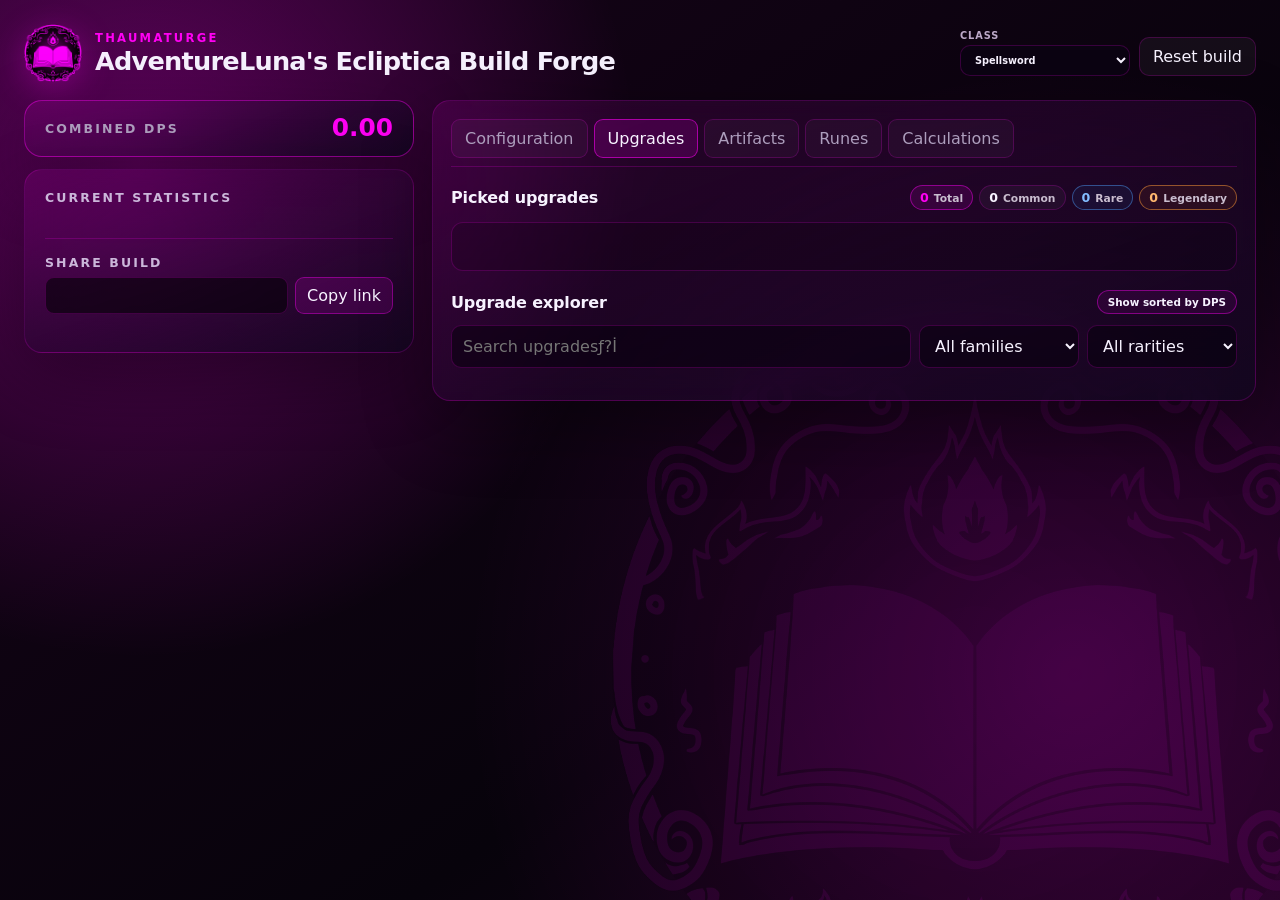
==== commit c8ab575c: "Fix elemental damage and upgrade browsing" ====
--- a/index.html
+++ b/index.html
@@ -586,6 +586,43 @@
       font-size: .82rem;
     }
 
+    .upgrade-counts {
+      display: flex;
+      flex-wrap: wrap;
+      justify-content: flex-end;
+      gap: 6px;
+    }
+
+    .upgrade-count {
+      display: inline-flex;
+      align-items: baseline;
+      gap: 5px;
+      border: 1px solid var(--line);
+      border-radius: 999px;
+      color: #c9bdcf;
+      background: rgba(255,255,255,.035);
+      padding: 4px 9px;
+      font-size: .67rem;
+      font-weight: 800;
+      white-space: nowrap;
+    }
+
+    .upgrade-count strong {
+      color: var(--ink);
+      font-size: .79rem;
+      font-variant-numeric: tabular-nums;
+    }
+
+    .upgrade-count.total {
+      border-color: rgba(var(--class-rgb), .45);
+      background: rgba(var(--class-rgb), .11);
+    }
+    .upgrade-count.total strong { color: rgb(var(--class-rgb)); }
+    .upgrade-count.rare { border-color: rgba(78, 162, 255, .45); background: rgba(34, 105, 181, .1); }
+    .upgrade-count.rare strong { color: #83bdff; }
+    .upgrade-count.legendary { border-color: rgba(255, 157, 56, .5); background: rgba(181, 87, 25, .11); }
+    .upgrade-count.legendary strong { color: #ffb86f; }
+
     .picked-list {
       display: flex;
       flex-wrap: wrap;
@@ -767,6 +804,8 @@
       .class-picker { flex: 1; }
       .class-picker select { width: 100%; min-width: 0; }
       .explorer, .stats-panel { padding: 14px; }
+      .picked-head { align-items: flex-start; flex-direction: column; }
+      .upgrade-counts { width: 100%; justify-content: flex-start; }
       .tools { grid-template-columns: 1fr; }
       .tools input { grid-column: auto; }
       .catalog { grid-template-columns: 1fr; }
@@ -840,7 +879,12 @@
         <div class="tab-pane" id="tab-upgrades" role="tabpanel">
         <div class="picked-head">
           <h2 class="section-title">Picked upgrades</h2>
-          <span class="summary" id="picked-summary">0 upgrades</span>
+          <div class="upgrade-counts" id="picked-summary" aria-label="Picked upgrade counts" aria-live="polite">
+            <span class="upgrade-count total"><strong data-upgrade-count="total">0</strong> Total</span>
+            <span class="upgrade-count common"><strong data-upgrade-count="common">0</strong> Common</span>
+            <span class="upgrade-count rare"><strong data-upgrade-count="rare">0</strong> Rare</span>
+            <span class="upgrade-count legendary"><strong data-upgrade-count="legendary">0</strong> Legendary</span>
+          </div>
         </div>
         <div class="picked-list" id="picked-list"></div>
 
@@ -852,7 +896,7 @@
           </div>
         </div>
         <div class="tools">
-          <input class="control" id="search" type="search" placeholder="Search upgrades…" autocomplete="off">
+          <input class="control" id="search" type="search" placeholder="Search upgradesƒ?İ" autocomplete="off">
           <select class="control" id="family-filter" aria-label="Filter by family">
             <option value="">All families</option>
             <option>Thaumaturge</option>
@@ -973,7 +1017,7 @@
       ["Endurance Crystal","Rare","Last_Stand.png","Last Stand","Upon taking damage which leaves you at 1 HP, receive X stacks of the INVINCIBLE status effect"],
       ["Endurance Crystal","Rare","Life_Leech.png","Life Leech","Restore 1 (+1 per stack) HP upon dealing damage. Overall Damage: -10% (-10% per stack) Health Regeneration: -50% (-50% per stack) Received Healing -20% (-20% per stack)"],
       ["Endurance Crystal","Rare","Masochist.png","Masochist","Reduce number of stacks taken of the PARALYZED status effect by X (X per stack) ELECTRIC Defense: +15% (+15% per stack) PHYSICAL Defense: -10% (-15% per stack)"],
-      ["Endurance Crystal","Rare","Nature's_Gift.png","Nature’s Gift","Spawn up to 3 (+1 per level) personal Healing Auras at a random location on the stage every 10 seconds which heals you for 20 HP."],
+      ["Endurance Crystal","Rare","Nature's_Gift.png","Natureƒ?Ts Gift","Spawn up to 3 (+1 per level) personal Healing Auras at a random location on the stage every 10 seconds which heals you for 20 HP."],
       ["Endurance Crystal","Legendary","Benison_of_Purification.png","Benison of Purification","Periodically fire a projectile dealing 25 (+X per stack) LUMINOUS damage at the closest enemy within 64 meters. SHADOW Defense +10% (+10% per stack) Overall Defense -5% (-5% per stack)"],
       ["Endurance Crystal","Legendary","Curse_of_Wrath.png","Curse of Wrath","Periodically fire a projectile dealing 25 (+X per stack) SHADOW damage at the closest enemy within 32 meters. LUMINOUS Defense -20% (-20% per stack)"],
       ["Endurance Crystal","Legendary","Glass_Cannon.png","Glass Cannon","Damage +30% (+30% per stack) Health -50 (-50 per stack)"],
@@ -991,7 +1035,7 @@
       ["Mobility Crystal","Rare","Reactive_Panic.png","Reactive Panic","Taking damage will grant you 1 (+1 per stack) stack of the FRENZIED status effect"],
       ["Mobility Crystal","Rare","Smell_the_Roses.png","Smell the Roses","Falling to low HP will grant you 7 (+2 per stack) stacks of the HASTE status effect with a 30 second Cooldown"],
       ["Mobility Crystal","Rare","Thunder_Aura.png","Thunder Aura","Every second inflict 25 (+X per stack) ELECTRIC Damage to enemies in a radius around you.. Overall Damage: -10% (-X% per stack) Movement Speed: -5% (-X% per stack)"],
-      ["Mobility Crystal","Legendary","Berserker's_Soul.png","Berserker’s Soul (Melee)","Dealing damage with your main attack grants Berserker's Soul stacks, up to 70 per selected upgrade. Each stack adds 45/70% Overall Damage, 90/70% Attack Speed, and -50/70% Health Regeneration. Each selected upgrade initially gives -20% Overall Damage and -40% Attack Speed. Taking damage resets the in-run stacks.","Berserker's_Soul_Melee"],
+      ["Mobility Crystal","Legendary","Berserker's_Soul.png","Berserkerƒ?Ts Soul (Melee)","Dealing damage with your main attack grants Berserker's Soul stacks, up to 70 per selected upgrade. Each stack adds 45/70% Overall Damage, 90/70% Attack Speed, and -50/70% Health Regeneration. Each selected upgrade initially gives -20% Overall Damage and -40% Attack Speed. Taking damage resets the in-run stacks.","Berserker's_Soul_Melee"],
       ["Mobility Crystal","Legendary","Big_and_Speedy.png","Big and Speedy","Utility Cooldown Rate: +50% (+50% per stack) Overall Defense: -20% (-20% per stack)"],
       ["Mobility Crystal","Legendary","Featherweight.png","Featherweight","Movement Speed: +30% (+30% per stack) Overall Defense: -20% (-20% per stack)"],
       ["Mobility Crystal","Legendary","Heavy_Hand.png","Heavy Hand","Damage +30% (+30% per stack) Attack Speed -40% (-40% per stack)"],
@@ -1000,7 +1044,7 @@
       ["Mobility Crystal","Legendary","Way_of_the_Law.png","Way of the Law","Periodically switch between the STOP and GO status effects. STOP reduces Movement and Attack Speed, but increases Damage. GO increases Movement and Attack Speed, but decreases Damage"],
       ["Chronowizard","Common","Full_Focus.png","Full Focus","Critical Strike Chance +5% (+5% per stack) Critical Strike Damage +5% (+5% per stack)"],
       ["Chronowizard","Common","Potent_Strike.png","Potent Strike","Critical Strikes have a 6% (+6% per stack) higher chance to inflict a status effect."],
-      ["Chronowizard","Common","Sorcerer's_Mastery.png","Sorcerer’s Mastery","ELEMENTAL Damage +8% (+8% per stack)"],
+      ["Chronowizard","Common","Sorcerer's_Mastery.png","Sorcererƒ?Ts Mastery","ELEMENTAL Damage +8% (+8% per stack)"],
       ["Chronowizard","Common","Strength.png","Strength","PHYSICAL Damage +10% (+10% per stack)"],
       ["Chronowizard","Rare","Clutch_or_Kick.png","Clutch or Kick","Gain +7% (+7% per stack) Overall Damage for every dead player in the party"],
       ["Chronowizard","Rare","Greater_Focus.png","Greater Focus","Critical Strike Chance at low HP +10% (+10% per stack) Critical Strike Damage +3% (+3% per stack)"],
@@ -1017,8 +1061,8 @@
       ["Chronowizard","Legendary","Flaming_Spirit.png","Flaming Spirit","When at full HP, performing your primary skill fires a fireball dealing 16 (+8 per additional stack) FIRE Damage Received Healing -5% (-5% per stack) Health Regeneration -20% (-20% per stack)"],
       ["Chronowizard","Legendary","Frozen_Heart.png","Frozen Heart","When at full HP, performing your primary skill fires an icicle dealing 18 (+9 per additional stack) FROST damage with a 10% base chance to inflict FROZEN Received Healing -5% (-5% per stack) Health Regeneration -20% (-20% per stack)"],
       ["Chronowizard","Legendary","Third_Law.png","Third Law","Upon taking Damage, deal 150% (+25% per stack) of its RAW value to enemies around you as PHYSICAL Damage On Fistmage's Parry, deal 50% of the Damage around you as PHYSICAL Damage"],
-      ["Chronowizard","Legendary","Warrior's_Will.png","Warrior’s Will","Using your Utility Skill grants you 4 (+2 per stack) stacks of the EMPOWERED status effect Utility Cooldown Rate -15% (-15% per stack)"]
-      , ["Mobility Crystal","Legendary","Berserker's_Soul.png","Berserker’s Soul (Ranged)","Dealing damage with your main attack grants Berserker's Soul stacks, up to 70 per selected upgrade. Each stack adds 22.5/70% Overall Damage, 45/70% Attack Speed, and 2/70% Projectile Spread. Each selected upgrade initially gives -10% Overall Damage and -20% Attack Speed. Taking damage resets the in-run stacks.","Berserker's_Soul_Ranged"]
+      ["Chronowizard","Legendary","Warrior's_Will.png","Warriorƒ?Ts Will","Using your Utility Skill grants you 4 (+2 per stack) stacks of the EMPOWERED status effect Utility Cooldown Rate -15% (-15% per stack)"]
+      , ["Mobility Crystal","Legendary","Berserker's_Soul.png","Berserkerƒ?Ts Soul (Ranged)","Dealing damage with your main attack grants Berserker's Soul stacks, up to 70 per selected upgrade. Each stack adds 22.5/70% Overall Damage, 45/70% Attack Speed, and 2/70% Projectile Spread. Each selected upgrade initially gives -10% Overall Damage and -20% Attack Speed. Taking damage resets the in-run stacks.","Berserker's_Soul_Ranged"]
     ].map(([family, rarity, icon, name, effect, explicitId], globalId) => ({
       // Array position is the permanent global ID. Append new upgrades; never reorder or reuse removed IDs.
       family, rarity, icon, name, effect, id: explicitId || icon.replace(".png", ""), globalId
@@ -1033,6 +1077,25 @@
       overallDamage: 100, physicalDamage: 100, fireDamage: 100, frostDamage: 100,
       electricDamage: 100, luminousDamage: 100, shadowDamage: 100, poisonDamage: 100
     };
+    const DAMAGE_TYPE_STATS = Object.freeze({
+      physical: "physicalDamage",
+      fire: "fireDamage",
+      frost: "frostDamage",
+      electric: "electricDamage",
+      luminous: "luminousDamage",
+      shadow: "shadowDamage",
+      poison: "poisonDamage"
+    });
+
+    function normalizeDamageType(value) {
+      const damageType = EclipticaCalculationEngine.normalizeDamageType(value);
+      if (!Object.hasOwn(DAMAGE_TYPE_STATS, damageType)) throw new Error(`Unknown damage type: ${value}`);
+      return damageType;
+    }
+
+    function damageStatForType(value) {
+      return DAMAGE_TYPE_STATS[normalizeDamageType(value)];
+    }
     const BASE_HEALTH_REGENERATION_PER_SECOND = .5;
 
     const CAPS = {
@@ -1078,6 +1141,7 @@
     ];
 
     const CLASS_FAMILIES = ["Spellsword","Twinmage","Gunmancer","Fistmage","Spellhammer","Shield Mage","Thaumaturge","Nekomancer"];
+    const RANGED_CLASSES = ["Twinmage", "Gunmancer", "Thaumaturge", "Nekomancer"];
     const UNIMPLEMENTED_DPS_MESSAGE = "I havent decided on how this class should produce a useful DPS number yet, lol";
     const DEFAULT_FAMILIES = ["Endurance Crystal","Mobility Crystal","Chronowizard"];
     const BERSERKER_SOUL = {
@@ -1111,8 +1175,7 @@
     };
     const SPELLSWORD_SECONDARY = {
       id: "piercing-strike", name: "Piercing Strike", iconUrl: "pictures/Spellsword-Secondary.png",
-      element: "physical", cooldown: 1.5, minimumCharge: 2, optimalCharge: 3, maximumCharge: 6,
-      curveMinimumCharge: .170, curveMaximumCharge: 5.075
+      element: "physical", cooldown: 1.5, minimumCharge: .170, optimalCharge: .5, maximumCharge: 5.075
     };
     const SPELLSWORD_CHARGE_MODES = ["quick", "dps", "full", "custom"];
     const TWINMAGE_ELEMENTS = [
@@ -1249,6 +1312,7 @@
       Third_Law: ["physical"]
     };
     const CONDITIONAL_UPGRADE_RULES = {
+      Third_Law: { blockedClasses: RANGED_CLASSES, reason: "available only to melee classes" },
       Flaming_Spirit: { blockedBy: "frost", reason: "a Frost damage source is present" },
       Frozen_Heart: { blockedBy: "fire", reason: "a Fire damage source is present" },
       Curse_of_Wrath: { blockedBy: "luminous", reason: "a Luminous damage source is present" },
@@ -1400,12 +1464,6 @@
       return Math.min(SPELLSWORD_SECONDARY.maximumCharge, Math.max(SPELLSWORD_SECONDARY.minimumCharge, Number(value) || SPELLSWORD_SECONDARY.optimalCharge));
     }
 
-    function normalizeSpellswordBleedChance(value) {
-      if (value == null || value === "") return null;
-      const chance = Number(value);
-      return Number.isFinite(chance) ? Math.min(100, Math.max(0, Math.round(chance * 2) / 2)) : null;
-    }
-
     function normalizeSpellswordWhirlwindHits(value) {
       return Math.min(32, Math.max(1, Math.floor(Number(value) || 1)));
     }
@@ -1430,7 +1488,6 @@
         buildOptions.spellswordDamageGroup = "primary";
         buildOptions.spellswordChargeMode = "dps";
         buildOptions.spellswordCustomChargeTime = SPELLSWORD_SECONDARY.optimalCharge;
-        buildOptions.spellswordBleedChance = null;
         buildOptions.spellswordWhirlwindHits = 1;
       } else if (className === "Twinmage") {
         buildOptions.twinmagePrimary = "fire";
@@ -1465,7 +1522,6 @@
           spellswordDamageGroup: saved.spellswordDamageGroup === "secondary" ? "secondary" : "primary",
           spellswordChargeMode: normalizeSpellswordChargeMode(saved.spellswordChargeMode),
           spellswordCustomChargeTime: clampSpellswordChargeTime(saved.spellswordCustomChargeTime),
-          spellswordBleedChance: normalizeSpellswordBleedChance(saved.spellswordBleedChance),
           spellswordWhirlwindHits: normalizeSpellswordWhirlwindHits(saved.spellswordWhirlwindHits),
           twinmagePrimary: TWINMAGE_ELEMENTS.some(item => item.id === saved.twinmagePrimary) ? saved.twinmagePrimary : "fire",
           twinmageSecondary: TWINMAGE_ELEMENTS.some(item => item.id === saved.twinmageSecondary) ? saved.twinmageSecondary : "lightning",
@@ -1481,7 +1537,7 @@
           berserkerSoulStacks: saved.berserkerSoulStacks == null ? defaultBerserkerStacks : Math.max(0, Math.floor(Number(saved.berserkerSoulStacks) || 0)),
           excludedDamageSources: normalizeExcludedDamageSources(saved.excludedDamageSources)
         };
-      } catch { return { artifacts: {}, runes: [null, null, null, null], curses: [null, null, null, null], spellswordDamageGroup: "primary", spellswordChargeMode: "dps", spellswordCustomChargeTime: SPELLSWORD_SECONDARY.optimalCharge, spellswordBleedChance: null, spellswordWhirlwindHits: 1, twinmagePrimary: "fire", twinmageSecondary: "lightning", twinmagePrimaryDamage: true, twinmageSecondaryDamage: true, gunmancerPrimary: "va11", gunmancerSecondary: "photon", gunmancerPrimaryDamage: true, gunmancerSecondaryDamage: false, gunmancerAirblastTarget: "none", nekomancerMinions: normalizeNekomancerMinions(), nekomancerSouls: 5, berserkerSoulStacks: 0, excludedDamageSources: normalizeExcludedDamageSources() }; }
+      } catch { return { artifacts: {}, runes: [null, null, null, null], curses: [null, null, null, null], spellswordDamageGroup: "primary", spellswordChargeMode: "dps", spellswordCustomChargeTime: SPELLSWORD_SECONDARY.optimalCharge, spellswordWhirlwindHits: 1, twinmagePrimary: "fire", twinmageSecondary: "lightning", twinmagePrimaryDamage: true, twinmageSecondaryDamage: true, gunmancerPrimary: "va11", gunmancerSecondary: "photon", gunmancerPrimaryDamage: true, gunmancerSecondaryDamage: false, gunmancerAirblastTarget: "none", nekomancerMinions: normalizeNekomancerMinions(), nekomancerSouls: 5, berserkerSoulStacks: 0, excludedDamageSources: normalizeExcludedDamageSources() }; }
     }
 
     function saveBuildOptions() {
@@ -1514,21 +1570,24 @@
       const { group, id } = rule.requiresAbility;
       return gunmancerAbility(buildOptions[group === "primary" ? "gunmancerPrimary" : "gunmancerSecondary"], group).id === id;
     }
+    function classRequirementSatisfied(rule) {
+      return !rule?.blockedClasses?.includes(selectedClass);
+    }
     function getDamageSources() {
-      const sources = new Set(CLASS_DAMAGE_SOURCES[selectedClass] || []);
+      const sources = new Set((CLASS_DAMAGE_SOURCES[selectedClass] || []).map(normalizeDamageType));
       if (selectedClass === "Twinmage") {
-        if (buildOptions.twinmagePrimaryDamage) sources.add(buildOptions.twinmagePrimary);
-        if (buildOptions.twinmageSecondaryDamage) sources.add(buildOptions.twinmageSecondary);
+        if (buildOptions.twinmagePrimaryDamage) sources.add(normalizeDamageType(buildOptions.twinmagePrimary));
+        if (buildOptions.twinmageSecondaryDamage) sources.add(normalizeDamageType(buildOptions.twinmageSecondary));
       }
       if (selectedClass === "Gunmancer") {
         [gunmancerAbility(buildOptions.gunmancerPrimary, "primary"), gunmancerAbility(buildOptions.gunmancerSecondary, "secondary")]
           .flatMap(ability => ability.components.map(component => component.element))
-          .forEach(element => sources.add(element));
+          .forEach(element => sources.add(normalizeDamageType(element)));
       }
       Object.entries(PICKED_DAMAGE_SOURCES).forEach(([upgradeId, elements]) => {
         const upgrade = upgradeIndex.get(upgradeId);
         const rule = CONDITIONAL_UPGRADE_RULES[upgradeId];
-        if (upgrade && isUpgradeAvailable(upgrade) && abilityRequirementSatisfied(rule) && rawCount(upgradeId) > 0) elements.forEach(element => sources.add(element));
+        if (upgrade && isUpgradeAvailable(upgrade) && classRequirementSatisfied(rule) && abilityRequirementSatisfied(rule) && rawCount(upgradeId) > 0) elements.forEach(element => sources.add(normalizeDamageType(element)));
       });
       return sources;
     }
@@ -1538,6 +1597,7 @@
       const rule = CONDITIONAL_UPGRADE_RULES[upgrade.id];
       if (!rule) return "";
       const sources = getDamageSources();
+      if (!classRequirementSatisfied(rule)) return `Unavailable: ${rule.reason}.`;
       if (!abilityRequirementSatisfied(rule)) return `Unavailable: ${rule.reason}.`;
       if (rule.requires && !sources.has(rule.requires)) return `Unavailable: requires ${rule.reason}.`;
       if (rule.blockedBy && sources.has(rule.blockedBy)) return `Unavailable: ${rule.reason}.`;
@@ -1582,7 +1642,7 @@
       ["overallDefense", "Iron_Skin", 8], ["overallDefense", "Big_and_Speedy", -20],
       ["overallDefense", "Featherweight", -20], ["overallDefense", "Benison_of_Purification", -5],
       ["physicalDefense", "Conductive_Armor", 20], ["physicalDefense", "Cutting_Edge", -5],
-      ["physicalDefense", "Masochist", n => -10 - 15 * (n - 1), { notes: "First stack: −10%. Each additional stack: −15%." }],
+      ["physicalDefense", "Masochist", n => -10 - 15 * (n - 1), { notes: "First stack: ƒ^'10%. Each additional stack: ƒ^'15%." }],
       ...["fireDefense","frostDefense","electricDefense","luminousDefense","shadowDefense","poisonDefense"]
         .map(stat => [stat, "Conductive_Armor", -5]),
       ["frostDefense", "Cold_Blooded", 15], ["fireDefense", "Cold_Blooded", -15],
@@ -1591,7 +1651,7 @@
       ["electricDefense", "Masochist", 15], ["poisonDefense", "Poison_Aspect", 15],
       ["luminousDefense", "Holy_Blessing", 15], ["shadowDefense", "Holy_Blessing", 15],
       ["shadowDefense", "Benison_of_Purification", 10], ["luminousDefense", "Curse_of_Wrath", -20],
-      ["shadowDefense", "Luminous_Aspect", 10, { notes: "Net result of the listed +15% and −5% Shadow Defence modifiers." }],
+      ["shadowDefense", "Luminous_Aspect", 10, { notes: "Net result of the listed +15% and ƒ^'5% Shadow Defence modifiers." }],
       ["luminousDefense", "Shadow_Aspect", -10],
 
       ["overallDamage", "Thaumaturge_Splitshot", -30], ["overallDamage", "Iron_Skin", -2],
@@ -1668,7 +1728,7 @@
         bonus[effect.stat] += total;
 
         const stackNote = typeof effect.value === "number" && selected > 1
-          ? `${selected} stacks × ${formatContribution(effect.stat, effect.value)}.`
+          ? `${selected} stacks Ç- ${formatContribution(effect.stat, effect.value)}.`
           : effect.once && selected > 1
             ? `${selected} selected; the modifier is only applied once.`
             : "";
@@ -1735,13 +1795,13 @@
         if (!artifact) continue;
         const totalMultiplier = artifactCount;
         addBuildStats(Object.fromEntries(Object.entries(artifact.stats).map(([stat, value]) => [stat, value * totalMultiplier])),
-          artifact.name, `Artifact ×${artifactCount}`);
+          artifact.name, `Artifact Ç-${artifactCount}`);
       }
       buildOptions.runes.forEach((runeId, index) => {
         const rune = RUNES.find(item => item.id === runeId);
-        if (rune?.stats) addBuildStats(rune.stats(index + 1), `${RUNE_SLOTS[index]} · ${rune.name}`, "Rune");
+        if (rune?.stats) addBuildStats(rune.stats(index + 1), `${RUNE_SLOTS[index]} ¶ْ ${rune.name}`, "Rune");
         const curse = rune && CURSES.find(item => item.id === buildOptions.curses[index]);
-        if (curse?.stats) addBuildStats(curse.stats(index + 1), `${RUNE_SLOTS[index]} · Runic Curse: ${curse.name}`, "Curse");
+        if (curse?.stats) addBuildStats(curse.stats(index + 1), `${RUNE_SLOTS[index]} ¶ْ Runic Curse: ${curse.name}`, "Curse");
       });
 
       const caps = {};
@@ -1791,10 +1851,10 @@
       if (wardenStacks) {
         const divisor = 1 + wardenStacks;
         breakdowns.utilityCooldownRate.push({
-          value: `÷${formatNumber(divisor)}`,
+          value: `اْ${formatNumber(divisor)}`,
           type: "Multiplicative",
           source: upgradeIndex.get("Shieldmage_Warden")?.name || "Shieldmage: Warden",
-          notes: `+100% cooldown per stack is converted to recovery rate; ${formatNumber(result.utilityCooldownRate)}% ÷ ${formatNumber(divisor)}.`
+          notes: `+100% cooldown per stack is converted to recovery rate; ${formatNumber(result.utilityCooldownRate)}% اْ ${formatNumber(divisor)}.`
         });
         result.utilityCooldownRate /= divisor;
       }
@@ -1827,7 +1887,7 @@
     function formatStat(stat, value) {
       if (stat === "health" || stat === "extraJumps") return formatNumber(value);
       if (stat === "attackSpeed") return `${Number(Number(value).toFixed(2))}%`;
-      if (stat === "movementSpeed") return `${formatNumber(value)}% · ${formatNumber(7 * value / 100)} m/s`;
+      if (stat === "movementSpeed") return `${formatNumber(value)}% ¶ْ ${formatNumber(7 * value / 100)} m/s`;
       return `${formatNumber(value)}%`;
     }
 
@@ -1866,9 +1926,9 @@
       if (cap.kind === "lower") {
         return `<div class="cap-calculation">
           <strong>Lower soft-cap calculation</strong><br>
-          Raw additive sum: <span class="cap-formula">${n(cap.base)} ${cap.bonus < 0 ? "−" : "+"} ${n(Math.abs(cap.bonus))} = ${n(cap.raw)}</span><br>
+          Raw additive sum: <span class="cap-formula">${n(cap.base)} ${cap.bonus < 0 ? "ƒ^'" : "+"} ${n(Math.abs(cap.bonus))} = ${n(cap.raw)}</span><br>
           Negative modifier exceeds the ${n(cap.soft)} lower soft cap.<br>
-          <span class="cap-formula">${formatNumber(cap.soft)}² ÷ |${n(cap.bonus)}| = ${formatNumber(cap.numerator)} ÷ ${n(cap.divisor)} = ${n(cap.effective)}</span>
+          <span class="cap-formula">${formatNumber(cap.soft)}¶‎ اْ |${n(cap.bonus)}| = ${formatNumber(cap.numerator)} اْ ${n(cap.divisor)} = ${n(cap.effective)}</span>
         </div>`;
       }
       if (cap.kind === "hard") {
@@ -1883,9 +1943,9 @@
         <strong>Upper soft-cap calculation</strong><br>
         <em>Warning: the game's exact approaching-hard-cap formula is not yet known; this is an estimate.</em><br>
         Raw additive sum: <span class="cap-formula">${n(cap.base)} + ${n(cap.bonus)} = ${n(cap.raw)}</span><br>
-        Soft cap ${n(cap.soft)} · hard-cap limit ${n(cap.hard)}<br>
-        <span class="cap-formula">${n(cap.soft)} + (${n(cap.range)} × ${n(cap.overflow)} ÷ (${n(cap.range)} + ${n(cap.overflow)})) = ${n(cap.cappedRaw)}</span><br>
-        Effective result: <span class="cap-formula">${n(cap.base)} + ${n(cap.cappedRaw)} − ${n(cap.cappedBase)} = ${n(cap.effective)}</span>
+        Soft cap ${n(cap.soft)} ¶ْ hard-cap limit ${n(cap.hard)}<br>
+        <span class="cap-formula">${n(cap.soft)} + (${n(cap.range)} ا- ${n(cap.overflow)} اْ (${n(cap.range)} + ${n(cap.overflow)})) = ${n(cap.cappedRaw)}</span><br>
+        Effective result: <span class="cap-formula">${n(cap.base)} + ${n(cap.cappedRaw)} ƒ^' ${n(cap.cappedBase)} = ${n(cap.effective)}</span>
       </div>`;
     }
 
@@ -1896,16 +1956,16 @@
       const modifier = calculation.defenseModifier;
       const modifierFormula = modifier === 0
         ? n(calculation.rawDamageTaken)
-        : `${n(DefenseCalculation.BASE_DAMAGE_TAKEN)} ${modifier > 0 ? "−" : "+"} ${n(Math.abs(modifier))} = ${n(calculation.rawDamageTaken)}`;
+        : `${n(DefenseCalculation.BASE_DAMAGE_TAKEN)} ${modifier > 0 ? "ƒ^'" : "+"} ${n(Math.abs(modifier))} = ${n(calculation.rawDamageTaken)}`;
       const capMarkup = calculation.isSoftCapped
         ? `<br>Reduction exceeds the ${n(calculation.softCap)} damage-taken lower soft cap.<br>
-          <span class="cap-formula">${formatNumber(calculation.softCap)}² ÷ ${n(modifier)} = ${formatNumber(calculation.numerator)} ÷ ${n(modifier)} = ${n(calculation.damageTaken)}</span>`
+          <span class="cap-formula">${formatNumber(calculation.softCap)}¶‎ اْ ${n(modifier)} = ${formatNumber(calculation.numerator)} اْ ${n(modifier)} = ${n(calculation.damageTaken)}</span>`
         : "";
       return `<div class="cap-calculation">
         <strong>Defense derived from damage taken</strong><br>
         Defense modifiers apply inversely to damage taken.<br>
         Damage taken: <span class="cap-formula">${modifierFormula}</span>${capMarkup}<br>
-        Shown defense: <span class="cap-formula">100% ÷ ${n(calculation.damageTaken)} = ${n(calculation.defense)}</span>
+        Shown defense: <span class="cap-formula">100% اْ ${n(calculation.damageTaken)} = ${n(calculation.defense)}</span>
       </div>`;
     }
 
@@ -1915,14 +1975,14 @@
       if (!calculation) return "";
       const stacks = calculation.bigAndLazyStacks;
       const bigAndLazyLine = stacks > 0
-        ? `Big and Lazy: <span class="cap-formula">100% + 200%${stacks > 1 ? ` + (${stacks - 1} × 50%)` : ""} = ${formatNumber(calculation.bigAndLazyMultiplier * 100)}% = ×${formatNumber(calculation.bigAndLazyMultiplier)}</span><br>`
+        ? `Big and Lazy: <span class="cap-formula">100% + 200%${stacks > 1 ? ` + (${stacks - 1} ا- 50%)` : ""} = ${formatNumber(calculation.bigAndLazyMultiplier * 100)}% = ا-${formatNumber(calculation.bigAndLazyMultiplier)}</span><br>`
         : "";
       return `<div class="health-regeneration-calculation">
         <strong>Regenerated HP per second</strong><br>
         Base regeneration: ${formatHealthPerSecond(calculation.basePerSecond)} hp/s<br>
-        Shown Health Regeneration: <span class="cap-formula">${formatNumber(calculation.percentage)}% = ×${formatNumber(calculation.percentageMultiplier)}</span><br>
+        Shown Health Regeneration: <span class="cap-formula">${formatNumber(calculation.percentage)}% = ا-${formatNumber(calculation.percentageMultiplier)}</span><br>
         ${bigAndLazyLine}
-        <span class="cap-formula">${formatHealthPerSecond(calculation.basePerSecond)} × ${formatNumber(calculation.percentageMultiplier)} × ${formatNumber(calculation.bigAndLazyMultiplier)} = ${formatHealthPerSecond(calculation.perSecond)} hp/s</span>
+        <span class="cap-formula">${formatHealthPerSecond(calculation.basePerSecond)} ا- ${formatNumber(calculation.percentageMultiplier)} ا- ${formatNumber(calculation.bigAndLazyMultiplier)} = ${formatHealthPerSecond(calculation.perSecond)} hp/s</span>
       </div>`;
     }
 
@@ -1931,14 +1991,14 @@
       const label = row.dataset.label;
       const entries = latestCalculation?.breakdowns?.[stat] || [];
       const tooltip = $("#stat-tooltip");
-      tooltip.innerHTML = `<h3>${escapeHtml(label)} · ${formatStat(stat, latestCalculation.stats[stat])}</h3>
+      tooltip.innerHTML = `<h3>${escapeHtml(label)} ¶ْ ${formatStat(stat, latestCalculation.stats[stat])}</h3>
         <table>
           <thead><tr><th>Value</th><th>Type</th><th>Source</th><th>Notes</th></tr></thead>
           <tbody>${entries.map(entry => `<tr>
             <td class="source-value">${escapeHtml(entry.value)}</td>
             <td class="source-type">${escapeHtml(entry.type)}</td>
             <td>${escapeHtml(entry.source)}</td>
-            <td>${escapeHtml(entry.notes || "—")}</td>
+            <td>${escapeHtml(entry.notes || "ƒ?"")}</td>
           </tr>`).join("")}</tbody>
         </table>
         ${healthRegenerationCalculationMarkup(stat)}
@@ -2014,7 +2074,7 @@
         ? `<div class="calculation-damage-breakdown">${damageBreakdown.map(item => `<div class="calculation-damage-breakdown-row damage-type-${escapeHtml(item.id)}"><span>${escapeHtml(item.name)}</span><strong>${escapeHtml(item.value)}</strong></div>`).join("")}</div>`
         : "";
       const applicationBreakdownMarkup = applicationBreakdown?.sources?.length
-        ? `<div class="application-breakdown"><table><thead><tr><th>Source</th><th>Hit instances/s</th><th>Chance after boss penalty</th><th>Applications/s</th></tr></thead><tbody>${applicationBreakdown.sources.map(source => `<tr><td>${escapeHtml(source.name)}</td><td>${escapeHtml(source.hitsPerSecond)}</td><td>${escapeHtml(source.chanceCalculation)}</td><td>${escapeHtml(source.applicationsPerSecond)}</td></tr>`).join("")}</tbody><tfoot><tr><th colspan="3">Total applications/s</th><td>${escapeHtml(applicationBreakdown.total)}</td></tr></tfoot></table><div class="application-breakdown-result">1 ÷ ${escapeHtml(applicationBreakdown.total)} = ${escapeHtml(applicationBreakdown.interval)} s</div></div>`
+        ? `<div class="application-breakdown"><table><thead><tr><th>Source</th><th>Hit instances/s</th><th>Chance after boss penalty</th><th>Applications/s</th></tr></thead><tbody>${applicationBreakdown.sources.map(source => `<tr><td>${escapeHtml(source.name)}</td><td>${escapeHtml(source.hitsPerSecond)}</td><td>${escapeHtml(source.chanceCalculation)}</td><td>${escapeHtml(source.applicationsPerSecond)}</td></tr>`).join("")}</tbody><tfoot><tr><th colspan="3">Total applications/s</th><td>${escapeHtml(applicationBreakdown.total)}</td></tr></tfoot></table><div class="application-breakdown-result">1 اْ ${escapeHtml(applicationBreakdown.total)} = ${escapeHtml(applicationBreakdown.interval)} s</div></div>`
         : "";
       const upgradeMarkup = sourceUpgrade
         ? `<div class="calculation-tooltip-upgrade">
@@ -2037,9 +2097,9 @@
         : "";
       tooltip.style.setProperty("--tooltip-accent", accent);
       const contextMarkup = isSource
-        ? `<div class="calculation-tooltip-head"><span class="calculation-tooltip-icon">◆</span>Damage source${damageBadge}</div>
+        ? `<div class="calculation-tooltip-head"><span class="calculation-tooltip-icon">ƒ-إ</span>Damage source${damageBadge}</div>
           ${sourceDetailsMarkup}`
-        : `<div class="calculation-tooltip-head"><span class="calculation-tooltip-icon">ƒ</span>Formula${formulaSourceIcon}${damageBadge}</div>
+        : `<div class="calculation-tooltip-head"><span class="calculation-tooltip-icon">▓'</span>Formula${formulaSourceIcon}${damageBadge}</div>
           <div class="calculation-tooltip-expression">${applicationBreakdownMarkup || lines.map(line => `<span class="calculation-tooltip-expression-line">${escapeHtml(line)}</span>`).join("")}</div>${breakdownMarkup}`;
       tooltip.innerHTML = `${upgradeMarkup}${contextMarkup}`;
       tooltip.classList.add("visible");
@@ -2067,7 +2127,7 @@
           damageGroup: buildOptions.spellswordDamageGroup === "secondary" ? 1 : 0,
           chargeMode: SPELLSWORD_CHARGE_MODES.indexOf(normalizeSpellswordChargeMode(buildOptions.spellswordChargeMode)),
           customChargeMs: Math.round(clampSpellswordChargeTime(buildOptions.spellswordCustomChargeTime) * 1000),
-          bleedChance: normalizeSpellswordBleedChance(buildOptions.spellswordBleedChance),
+          bleedChance: null,
           whirlwindHits: normalizeSpellswordWhirlwindHits(buildOptions.spellswordWhirlwindHits)
         };
       } else if (selectedClass === "Twinmage") {
@@ -2106,7 +2166,6 @@
         buildOptions.spellswordDamageGroup = value.damageGroup === 1 ? "secondary" : "primary";
         buildOptions.spellswordChargeMode = SPELLSWORD_CHARGE_MODES[value.chargeMode];
         buildOptions.spellswordCustomChargeTime = clampSpellswordChargeTime(value.customChargeMs / 1000);
-        buildOptions.spellswordBleedChance = normalizeSpellswordBleedChance(value.bleedChance);
         buildOptions.spellswordWhirlwindHits = normalizeSpellswordWhirlwindHits(value.whirlwindHits);
       } else if (selectedClass === "Twinmage" && configuration.twinmage) {
         const value = configuration.twinmage;
@@ -2247,7 +2306,7 @@
         }
         $("#copy-status").textContent = "Copied!";
       } catch {
-        $("#copy-status").textContent = "Copy failed — select the link manually.";
+        $("#copy-status").textContent = "Copy failed ┐?" select the link manually.";
       }
     }
 
@@ -2270,14 +2329,22 @@
 
     function renderPicked() {
       const selected = U.filter(u => count(u.id));
-      const total = selected.reduce((sum, u) => sum + count(u.id), 0);
-      $("#picked-summary").textContent = `${total} upgrade${total === 1 ? "" : "s"} · ${selected.length} unique`;
+      const totals = selected.reduce((result, upgrade) => {
+        const stacks = count(upgrade.id);
+        result.total += stacks;
+        const rarity = upgrade.rarity.toLowerCase();
+        if (Object.hasOwn(result, rarity)) result[rarity] += stacks;
+        return result;
+      }, { total: 0, common: 0, rare: 0, legendary: 0 });
+      Object.entries(totals).forEach(([rarity, value]) => {
+        $(`[data-upgrade-count="${rarity}"]`).textContent = value;
+      });
       $("#picked-list").innerHTML = selected.length ? selected.map(u => `
         <div class="picked-item ${u.rarity.toLowerCase()}" title="${escapeHtml(u.effect)}">
           <img src="pictures/${encodeURIComponent(u.icon).replaceAll("%2F", "/")}" alt="">
           <span class="picked-name">${escapeHtml(u.name)}</span>
           <span class="picked-stepper">
-            <button type="button" data-action="minus" data-id="${u.id}" aria-label="Remove one ${escapeHtml(u.name)}">−</button>
+            <button type="button" data-action="minus" data-id="${u.id}" aria-label="Remove one ${escapeHtml(u.name)}">┐^'</button>
             <span>${count(u.id)}</span>
             <button type="button" data-action="plus" data-id="${u.id}" aria-label="Add one ${escapeHtml(u.name)}">+</button>
           </span>
@@ -2308,12 +2375,12 @@
       $("#result-summary").textContent = `${list.length} of ${availableTotal}`;
       $("#catalog").innerHTML = list.length ? list.map(u => `
         <article class="upgrade ${u.rarity.toLowerCase()} ${count(u.id) ? "selected" : ""} ${isUpgradeConditionallyAvailable(u) ? "" : "conditional-unavailable"}"
-          data-id="${u.id}" title="Left-click to add · Right-click to remove">
-          ${count(u.id) ? `<span class="count">×${count(u.id)}</span>` : ""}
+          data-id="${u.id}" title="Left-click to add ІЗ Right-click to remove">
+          ${count(u.id) ? `<span class="count">г-${count(u.id)}</span>` : ""}
           <img src="pictures/${encodeURIComponent(u.icon).replaceAll("%2F", "/")}" alt="">
           <div class="upgrade-copy">
             <h3 class="upgrade-name">${escapeHtml(u.name)}</h3>
-            <div class="meta">${escapeHtml(u.rarity)} · ${escapeHtml(u.family)}</div>
+            <div class="meta">${escapeHtml(u.rarity)} ІЗ ${escapeHtml(u.family)}</div>
             ${conditionalAvailabilityReason(u) ? `<div class="conditional-note">${escapeHtml(conditionalAvailabilityReason(u))}</div>` : ""}
             <p class="effect">${escapeHtml(u.effect)}</p>
           </div>
@@ -2375,7 +2442,7 @@
       dpsRankingBuildOptionsSnapshot = buildOptionsSnapshot;
       const results = [];
       const candidates = U.filter(upgrade => isUpgradeAvailable(upgrade) && isUpgradeConditionallyAvailable(upgrade)).filter(upgrade => count(upgrade.id) < 100);
-      listElement.innerHTML = `<div class="dps-ranking-loading"><span class="dps-ranking-spinner" aria-hidden="true"></span><span class="dps-ranking-progress">Calculating 0 / ${candidates.length}…</span></div>`;
+      listElement.innerHTML = `<div class="dps-ranking-loading"><span class="dps-ranking-spinner" aria-hidden="true"></span><span class="dps-ranking-progress">Calculating 0 / ${candidates.length}ƒ?Ý</span></div>`;
       const progressElement = listElement.querySelector(".dps-ranking-progress");
       latestCalculation = calculateStats();
       const baseDps = renderCalculations({ render: false })?.combinedTotalDps || 0;
@@ -2405,7 +2472,7 @@
           restoreCounts(snapshot);
           restoreRankingBuildOptions(buildOptionsSnapshot);
         }
-        if (progressElement) progressElement.textContent = `Calculating ${index} / ${candidates.length}…`;
+        if (progressElement) progressElement.textContent = `Calculating ${index} / ${candidates.length}ƒ?Ý`;
         if (index < candidates.length) {
           dpsRankingFrame = requestAnimationFrame(processChunk);
           return;
@@ -2434,10 +2501,10 @@
     function renderArtifacts() {
       const total = Object.values(buildOptions.artifacts).reduce((sum, value) => sum + value, 0);
       const unique = Object.keys(buildOptions.artifacts).length;
-      $("#artifact-summary").textContent = `${total} artifact${total === 1 ? "" : "s"} · ${unique} unique`;
+      $("#artifact-summary").textContent = `${total} artifact${total === 1 ? "" : "s"} ¶ú ${unique} unique`;
       $("#artifact-catalog").innerHTML = ARTIFACTS.map(item => `
-        <article class="upgrade artifact-card ${buildOptions.artifacts[item.id] ? "selected" : ""}" data-id="${item.id}" title="Left-click to add · Right-click to remove">
-          ${buildOptions.artifacts[item.id] ? `<span class="count">×${buildOptions.artifacts[item.id]}</span>` : ""}
+        <article class="upgrade artifact-card ${buildOptions.artifacts[item.id] ? "selected" : ""}" data-id="${item.id}" title="Left-click to add ¶ú Right-click to remove">
+          ${buildOptions.artifacts[item.id] ? `<span class="count">Ç-${buildOptions.artifacts[item.id]}</span>` : ""}
           <div class="item-placeholder"><img class="item-art" src="pictures/${encodeURIComponent(item.image)}" alt="${escapeHtml(item.name)}"></div>
           <div class="upgrade-copy"><h3 class="upgrade-name">${escapeHtml(item.name)}</h3>
             <div class="meta">Party artifact</div><p class="effect">${escapeHtml(item.effect)}</p></div>
@@ -2469,7 +2536,7 @@
       const mode = normalizeSpellswordChargeMode(buildOptions.spellswordChargeMode);
       const customCharge = clampSpellswordChargeTime(buildOptions.spellswordCustomChargeTime);
       const fullCharge = spellswordUsesFullCharge();
-      const bleedChance = fullCharge ? 50 : normalizeSpellswordBleedChance(buildOptions.spellswordBleedChance);
+      const bleedChance = spellswordBleedingChance(spellswordNominalChargeTime());
       const abilityCard = (value, label, ability) => `<label class="ability-option spellsword-attack-option">
         <input type="checkbox" name="spellsword-dps" value="${value}" ${group === value ? "checked" : ""}>
         <img class="ability-icon" src="${escapeHtml(ability.iconUrl)}" alt="">
@@ -2492,7 +2559,8 @@
             <input type="number" name="spellsword-custom-charge" min="${SPELLSWORD_SECONDARY.minimumCharge}" max="${SPELLSWORD_SECONDARY.maximumCharge}" step="0.005" value="${customCharge}" aria-label="Custom Piercing Strike charge time in seconds">
           </div>` : ""}
           <div class="spellsword-secondary-controls">
-            ${fullCharge ? `<div class="spellsword-compact-input"><span>Bleeding chance</span><strong>50%</strong></div>` : `<label class="spellsword-compact-input"><span>Bleeding chance</span><input type="number" name="spellsword-bleed-chance" min="0" max="100" step="0.5" value="${bleedChance == null ? "" : bleedChance}" placeholder="?" aria-label="Piercing Strike Bleeding chance"></label>`}
+            <div class="spellsword-compact-input"><span>Cooldown</span><strong>${formatNumber(SPELLSWORD_SECONDARY.cooldown)}s</strong></div>
+            <div class="spellsword-compact-input"><span>Bleeding chance</span><strong>${formatNumber(bleedChance * 100)}%</strong></div>
             ${count("Spellsword_Whirlwind") > 0 && fullCharge ? `<label class="spellsword-compact-input"><span>Whirlwind hits / cast</span><input type="number" name="spellsword-whirlwind-hits" min="1" max="32" step="1" value="${normalizeSpellswordWhirlwindHits(buildOptions.spellswordWhirlwindHits)}"></label>` : ""}
           </div>
         </fieldset>` : ""}
@@ -2553,7 +2621,7 @@
           <legend><span class="ability-picker-heading"><span class="ability-picker-title">Primary skill</span><span class="ability-picker-subtitle">Foul Pustule</span></span></legend>
           <div class="ability-options"><div class="ability-option">
             <img class="ability-icon" src="${escapeHtml(THAUMATURGE_PRIMARY.iconUrl)}" alt="">
-            <span class="ability-copy"><span class="ability-name">${escapeHtml(THAUMATURGE_PRIMARY.name)}</span><span class="ability-effect">30 Poison damage · 0.75 attacks/s · 10% Poisoned chance<br>26 m/s projectile speed · 50 m range</span></span>
+            <span class="ability-copy"><span class="ability-name">${escapeHtml(THAUMATURGE_PRIMARY.name)}</span><span class="ability-effect">30 Poison damage ¶ú 0.75 attacks/s ¶ú 10% Poisoned chance<br>26 m/s projectile speed ¶ú 50 m range</span></span>
           </div></div>
         </fieldset>
         ${splitshotStacks > 0 ? `<p class="gunmancer-source-note"><strong>Splitshot:</strong> ${projectileCount} projectiles per shot (${splitshotStacks} stack${splitshotStacks === 1 ? "" : "s"}). Its -30% Damage per stack is already represented by Overall Damage; the Japanese wiki says that penalty is additive and has an unspecified lower bound.</p>` : ""}
@@ -2580,7 +2648,7 @@
               <img class="ability-icon" src="${escapeHtml(minion.iconUrl)}" alt="">
               <span class="ability-copy"><span class="ability-name">${escapeHtml(minion.name)}</span>
                 <span class="nekomancer-minion-controls">
-                  <button type="button" data-nekomancer-minion-action="remove" data-minion-id="${escapeHtml(minion.id)}" aria-label="Remove one ${escapeHtml(minion.name)}" ${selected <= 0 ? "disabled" : ""}>−</button>
+                  <button type="button" data-nekomancer-minion-action="remove" data-minion-id="${escapeHtml(minion.id)}" aria-label="Remove one ${escapeHtml(minion.name)}" ${selected <= 0 ? "disabled" : ""}>ƒ^'</button>
                   <span class="nekomancer-minion-count">${selected}</span>
                   <button type="button" data-nekomancer-minion-action="add" data-minion-id="${escapeHtml(minion.id)}" aria-label="Add one ${escapeHtml(minion.name)}" ${totalMinions >= NEKOMANCER_MINION_LIMIT ? "disabled" : ""}>+</button>
                 </span>
@@ -2679,8 +2747,11 @@
     }
 
     function calculationElementMultipliers(stats) {
-      return Object.fromEntries(["physical", "fire", "frost", "electric", "luminous", "shadow", "poison"]
-        .map(element => [element, Number(stats[`${element}Damage`] || 0) / 100]));
+      return Object.fromEntries(Object.entries(DAMAGE_TYPE_STATS).map(([damageType, stat]) => {
+        const value = Number(stats[stat]);
+        if (!Number.isFinite(value)) throw new Error(`Missing damage stat: ${stat}`);
+        return [damageType, value / 100];
+      }));
     }
 
     function componentProjectileCount(component, mode = "normal") {
@@ -2743,17 +2814,13 @@
       return sources;
     }
 
-    function spellswordPiercingCurveTime(chargeTime) {
+    function spellswordPiercingDamage(chargeTime) {
       const clampedCharge = clampSpellswordChargeTime(chargeTime);
-      const chargeProgress = (clampedCharge - SPELLSWORD_SECONDARY.minimumCharge)
-        / (SPELLSWORD_SECONDARY.maximumCharge - SPELLSWORD_SECONDARY.minimumCharge);
-      return SPELLSWORD_SECONDARY.curveMinimumCharge
-        + chargeProgress * (SPELLSWORD_SECONDARY.curveMaximumCharge - SPELLSWORD_SECONDARY.curveMinimumCharge);
-    }
-
-    function spellswordPiercingDamage(chargeTime) {
-      const curveTime = spellswordPiercingCurveTime(chargeTime);
-      return Math.round(170.70 - 97.33 * Math.exp(-.8927 * curveTime));
+      return Math.round(170.70 - 97.33 * Math.exp(-.8927 * clampedCharge));
+    }
+
+    function spellswordBleedingChance(chargeTime) {
+      return .5 * spellswordPiercingDamage(chargeTime) / 170;
     }
 
     function buildSpellswordSourceModel(stats) {
@@ -2777,7 +2844,7 @@
           id: "spellsword-telekinetic-strike", name: SPELLSWORD_PRIMARY.name, position: "Primary",
           sourceIcon: SPELLSWORD_PRIMARY.iconUrl, element: SPELLSWORD_PRIMARY.element, baseDamage, canCrit: true,
           baseDamageFormula: shieldbreakerStacks > 0
-            ? `ceil(${SPELLSWORD_PRIMARY.damage} × (1 + 25% × ${shieldbreakerStacks})) = ${baseDamage}`
+            ? `ceil(${SPELLSWORD_PRIMARY.damage} ا- (1 + 25% ا- ${shieldbreakerStacks})) = ${baseDamage}`
             : `Base damage per instance = ${baseDamage}`,
           activationRate: primaryActivationRate, instancesPerActivation: 1, projectiles: 1,
           ...primaryRateDetails,
@@ -2794,23 +2861,22 @@
         const swiftStabStacks = count("Spellsword_Swift_Stab");
         const movementExcess = Math.max(0, Number(stats.movementSpeed || 0) / 100 - 1);
         const swiftStabMultiplier = 1 + .35 * swiftStabStacks * movementExcess;
-        const configuredBleedChance = spellswordUsesFullCharge() ? 50 : normalizeSpellswordBleedChance(buildOptions.spellswordBleedChance);
-        const bleedingChance = configuredBleedChance == null ? null : effectiveSourceStatusChance("bleeding", configuredBleedChance / 100, attackSpeedMultiplier);
-        const rateCalculation = `${nominalChargeTime.toFixed(3)}s charge × x${chargeTimeMultiplier.toFixed(2)} Whirlwind charge time ÷ x${chargeSpeedMultiplier.toFixed(2)} charge speed + ${SPELLSWORD_SECONDARY.cooldown.toFixed(2)}s cooldown = ${cycleTime.toFixed(3)}s cycle; 1 ÷ ${cycleTime.toFixed(3)}s = ${activationRate.toFixed(4)} activations/s`;
+        const baseBleedingChance = spellswordBleedingChance(nominalChargeTime);
+        const bleedingChance = effectiveSourceStatusChance("bleeding", baseBleedingChance, attackSpeedMultiplier);
+        const rateCalculation = `${nominalChargeTime.toFixed(3)}s charge ا- x${chargeTimeMultiplier.toFixed(2)} Whirlwind charge time اْ x${chargeSpeedMultiplier.toFixed(2)} charge speed + ${SPELLSWORD_SECONDARY.cooldown.toFixed(2)}s cooldown = ${cycleTime.toFixed(3)}s cycle; 1 اْ ${cycleTime.toFixed(3)}s = ${activationRate.toFixed(4)} activations/s`;
         const piercing = {
           id: "spellsword-piercing-strike", name: SPELLSWORD_SECONDARY.name, position: "Secondary",
           sourceIcon: SPELLSWORD_SECONDARY.iconUrl, element: SPELLSWORD_SECONDARY.element,
           baseDamage: spellswordPiercingDamage(nominalChargeTime), canCrit: true,
-          baseDamageFormula: `${nominalChargeTime.toFixed(3)}s charge maps to ${spellswordPiercingCurveTime(nominalChargeTime).toFixed(4)} on the 87-170 damage curve; rounded damage = ${spellswordPiercingDamage(nominalChargeTime)}`,
+          baseDamageFormula: `${nominalChargeTime.toFixed(3)}s charge on the 87-170 damage curve; rounded damage = ${spellswordPiercingDamage(nominalChargeTime)}`,
           activationRate, instancesPerActivation: 1, projectiles: 1,
           sourceMultiplier: swiftStabMultiplier,
           statusSourceMultiplierApplies: false,
           sourceMultiplierFormula: swiftStabStacks > 0
-            ? `1 + (35% × ${swiftStabStacks}) × ${Math.round(movementExcess * 100)}% Movement Speed above 100% = x${swiftStabMultiplier.toFixed(4)}`
+            ? `1 + (35% ا- ${swiftStabStacks}) ا- ${Math.round(movementExcess * 100)}% Movement Speed above 100% = x${swiftStabMultiplier.toFixed(4)}`
             : "No Piercing Strike source multiplier",
           rateCalculation, rateRefs: ["stat:attackSpeed"],
-          statuses: bleedingChance == null ? [] : [{ id: "bleeding", name: "Bleeding", chance: bleedingChance }],
-          unknownStatuses: configuredBleedChance == null ? [{ id: "bleeding", name: "Bleeding" }] : []
+          statuses: [{ id: "bleeding", name: "Bleeding", chance: bleedingChance }]
         };
         sources.push(piercing);
         if (whirlwindStacks > 0 && spellswordUsesFullCharge()) {
@@ -2821,8 +2887,7 @@
             element: "physical", baseDamage: 11 + 6 * Math.max(0, whirlwindStacks - 1), canCrit: false,
             activationRate, instancesPerActivation: hits, projectiles: 1, showInstances: true, instanceCountKind: "hits",
             rateCalculation: `Full-charge Piercing Strike rate = ${activationRate.toFixed(4)} casts/s`, rateRefs: ["calc:damage:spellsword-piercing-strike:rate"],
-            statuses: bleedingChance == null ? [] : [{ id: "bleeding", name: "Bleeding", chance: bleedingChance }],
-            unknownStatuses: configuredBleedChance == null ? [{ id: "bleeding", name: "Bleeding" }] : [],
+            statuses: [{ id: "bleeding", name: "Bleeding", chance: bleedingChance }],
             trigger: { type: "sourceActivation", sourceId: piercing.id }, linkedSourceId: piercing.id
           });
         }
@@ -2903,7 +2968,7 @@
         const statusChance = effectiveSourceStatusChance(minion.status.id, minion.status.chance, attackSpeedMultiplier);
         return [{
           id: `nekomancer-minion-${minion.id}`,
-          name: `${minion.name} ×${selected}`,
+          name: `${minion.name} ا-${selected}`,
           position: "Minion",
           sourceIcon: minion.iconUrl,
           element: minion.element,
@@ -3002,12 +3067,16 @@
       const excludedKeys = new Set(excludedDamageSourceKeys());
       const sources = sourceModel.sources.map(source => {
         const exclusionKey = source.exclusionKey || source.id;
+        const element = normalizeDamageType(source.element);
+        const damageStat = damageStatForType(element);
         return {
           ...source,
+          element,
+          damageStat,
           exclusionKey,
           excluded: excludedKeys.has(exclusionKey),
           overallMultiplier: Number(stats.overallDamage || 0) / 100,
-          elementalMultiplier: elementalMultipliers[source.element] || 1
+          elementalMultiplier: elementalMultipliers[element]
         };
       });
       const calculation = EclipticaCalculationEngine.calculate({
@@ -3077,22 +3146,22 @@
       ];
       const sourceFormula = source => [
         source.name,
-        `${source.element[0].toUpperCase()}${source.element.slice(1)} · Base ${source.baseDamage}`,
+        `${source.element[0].toUpperCase()}${source.element.slice(1)} ¶ْ Base ${source.baseDamage}`,
         `Crit: ${source.canCrit ? "Yes" : "No"}`,
         ...(source.projectiles > 1 ? [`Projectiles: ${source.projectiles}`] : []),
         ...sourceStatusLines(source)
       ].join("\n");
       const rateFormula = source => {
         if (source.rateCalculation) return source.rateCalculation;
-        if (source.rateInterval > 0) return `1 ÷ ${number(source.rateInterval)}s ${source.rateIntervalLabel || "interval"} = ${number(source.damage.activationRate)} activations/s`;
-        if (source.isStatusEffect) return `1 ÷ ${number(1 / source.damage.activationRate)}s tick interval = ${number(source.damage.activationRate)} activations/s`;
+        if (source.rateInterval > 0) return `1 اْ ${number(source.rateInterval)}s ${source.rateIntervalLabel || "interval"} = ${number(source.damage.activationRate)} activations/s`;
+        if (source.isStatusEffect) return `1 اْ ${number(1 / source.damage.activationRate)}s tick interval = ${number(source.damage.activationRate)} activations/s`;
         if (source.trigger?.type === "onCrit") {
           return `${number(model.criticalHitsPerSecond)} crits/s = ${number(source.damage.activationRate)} activations/s`;
         }
         if (Number.isFinite(source.baseActivationRate)) {
           const factors = [
             `${number(source.baseActivationRate)} base activations/s`,
-            ...(source.rateMultipliers || []).map(factor => `× x${number(factor.value)} ${factor.label}`)
+            ...(source.rateMultipliers || []).map(factor => `ا- x${number(factor.value)} ${factor.label}`)
           ];
           return `${factors.join(" ")} = ${number(source.damage.activationRate)} activations/s`;
         }
@@ -3104,21 +3173,21 @@
       const averageDamageFormula = source => {
         const hits = source.hitsPerActivation;
         const hitLabel = hits === 1 ? "hit" : "hits";
-        if (!source.canCrit) return `Non-crit per hit: ${source.damage.nonCriticalDamage}\n${number(source.damage.averageDamagePerHit)} average per hit × ${hits} ${hitLabel} = ${number(source.damage.averageDamage)}`;
-        return `Non-crit per hit: ${source.damage.nonCriticalDamage}\nCrit per hit: ${source.damage.criticalDamage}\nAverage per hit: ${source.damage.nonCriticalDamage} × ${number((1 - model.context.criticalChance) * 100)}% + ${source.damage.criticalDamage} × ${number(model.context.criticalChance * 100)}% = ${number(source.damage.averageDamagePerHit)}\n${number(source.damage.averageDamagePerHit)} × ${hits} ${hitLabel} = ${number(source.damage.averageDamage)}`;
+        if (!source.canCrit) return `Non-crit per hit: ${source.damage.nonCriticalDamage}\n${number(source.damage.averageDamagePerHit)} average per hit ا- ${hits} ${hitLabel} = ${number(source.damage.averageDamage)}`;
+        return `Non-crit per hit: ${source.damage.nonCriticalDamage}\nCrit per hit: ${source.damage.criticalDamage}\nAverage per hit: ${source.damage.nonCriticalDamage} ا- ${number((1 - model.context.criticalChance) * 100)}% + ${source.damage.criticalDamage} ا- ${number(model.context.criticalChance * 100)}% = ${number(source.damage.averageDamagePerHit)}\n${number(source.damage.averageDamagePerHit)} ا- ${hits} ${hitLabel} = ${number(source.damage.averageDamage)}`;
       };
       const rows = [
         { key: "base", label: "Base Damage", value: source => String(source.baseDamage), exact: source => source.baseDamage, formula: source => source.baseDamageFormula || `Base damage per instance = ${source.baseDamage}`, damageValue: true },
-        { key: "overall", label: "Overall Damage", value: source => source.damage.overallDamageApplies ? `x${number(source.damage.overallMultiplier)}` : "-", exact: source => source.damage.overallDamageApplies ? source.damage.overallMultiplier : null, formula: source => source.damage.overallDamageApplies ? `${number(source.damage.overallMultiplier * 100)}% ÷ 100` : "Does not apply to this damage source", refs: source => source.damage.overallDamageApplies ? ["stat:overallDamage"] : [] },
-        { key: "elemental", label: "Elemental Damage", value: source => `x${number(source.damage.elementalMultiplier)}`, exact: source => source.damage.elementalMultiplier, formula: source => source.damageScaling === .75 ? `1 + (elemental multiplier - 1) × 75% = ${number(source.damage.elementalMultiplier)}` : `${number(source.damage.elementalMultiplier * 100)}% ÷ 100`, refs: source => [`stat:${source.element}Damage`] },
+        { key: "overall", label: "Overall Damage", value: source => source.damage.overallDamageApplies ? `x${number(source.damage.overallMultiplier)}` : "-", exact: source => source.damage.overallDamageApplies ? source.damage.overallMultiplier : null, formula: source => source.damage.overallDamageApplies ? `${number(source.damage.overallMultiplier * 100)}% اْ 100` : "Does not apply to this damage source", refs: source => source.damage.overallDamageApplies ? ["stat:overallDamage"] : [] },
+        { key: "elemental", label: "Elemental Damage", value: source => `x${number(source.damage.elementalMultiplier)}`, exact: source => source.damage.elementalMultiplier, formula: source => source.damageScaling === .75 ? `1 + (elemental multiplier - 1) ا- 75% = ${number(source.damage.elementalMultiplier)}` : `${number(source.damage.elementalMultiplier * 100)}% اْ 100`, refs: source => [`stat:${source.damageStat}`] },
         { key: "crit", label: "Eff. Crit Multiplier", value: source => source.canCrit ? `x${number(source.damage.effectiveCriticalMultiplier)}` : "-", exact: source => source.damage.effectiveCriticalMultiplier, formula: source => source.canCrit ? `Effective crit multiplier = ${number(source.damage.effectiveCriticalMultiplier)}` : "This damage cannot crit", refs: source => source.canCrit ? ["calc:crit:effective"] : [] },
         ...(hasSourceMultiplier ? [{ key: "source-multiplier", label: model.classKey === "twinmage" ? "Hand Damage" : "Source Damage", value: source => source.isStatusEffect || Math.abs(source.damage.sourceMultiplier - 1) < .0001 ? "-" : `x${number(source.damage.sourceMultiplier)}`, exact: source => source.damage.sourceMultiplier, formula: source => source.isStatusEffect || Math.abs(source.damage.sourceMultiplier - 1) < .0001 ? "Does not apply to this damage source" : source.sourceMultiplierFormula || `Source multiplier = ${number(source.damage.sourceMultiplier)}` }] : []),
         ...(hasMultipleProjectiles ? [{ key: "projectiles", label: hasNonProjectileHits ? "Hits / Activation" : "Projectiles / Shot", value: source => source.isStatusEffect || (source.trigger && source.showProjectiles !== true && source.showInstances !== true) ? "-" : String(source.hitsPerActivation), exact: source => source.hitsPerActivation, formula: source => source.isStatusEffect || (source.trigger && source.showProjectiles !== true && source.showInstances !== true) ? "Not hit-count based" : `${source.hitsPerActivation} damage ${source.hitsPerActivation === 1 ? "instance" : "instances"} per activation` }] : []),
         { key: "average", label: "Average Damage", value: source => number(source.damage.averageDamage), exact: source => source.damage.averageDamage, formula: averageDamageFormula, refs: source => ["base", "overall", "elemental", "crit"].map(key => `calc:${damageKey(source, key)}`), sectionBreak: true, damageValue: true },
         { key: "rate", label: "Instance Rate", value: source => number(source.damage.activationRate), exact: source => source.damage.activationRate, formula: rateFormula, refs: source => source.trigger?.type === "onCrit" ? ["calc:crit:rate"] : source.isStatusEffect ? [] : (source.rateRefs || ["stat:attackSpeed"]) },
-        { key: "dps", label: "DPS", value: source => number(source.damage.dps), exact: source => source.damage.dps, formula: source => `${number(source.damage.averageDamage)} × ${number(source.damage.activationRate)} = ${number(source.damage.dps)}`, refs: source => [`calc:${damageKey(source, "average")}`, `calc:${damageKey(source, "rate")}`], damageValue: true },
-        { key: "uptime", label: "Uptime", value: source => percent(source.damage.uptime), exact: source => source.damage.uptime, formula: source => source.isStatusEffect ? `${number(source.statusDuration)}s duration ÷ ${number(source.statusInterval)}s interval = ${percent(source.damage.uptime)}` : "Always active = 100%" },
-        { key: "total-dps", label: "Total DPS", value: source => number(source.damage.totalDps), exact: source => source.damage.totalDps, formula: source => `${number(source.damage.dps)} × ${percent(source.damage.uptime)} = ${number(source.damage.totalDps)}`, refs: source => [`calc:${damageKey(source, "dps")}`, `calc:${damageKey(source, "uptime")}`], sectionBreak: true, total: true, damageValue: true }
+        { key: "dps", label: "DPS", value: source => number(source.damage.dps), exact: source => source.damage.dps, formula: source => `${number(source.damage.averageDamage)} ا- ${number(source.damage.activationRate)} = ${number(source.damage.dps)}`, refs: source => [`calc:${damageKey(source, "average")}`, `calc:${damageKey(source, "rate")}`], damageValue: true },
+        { key: "uptime", label: "Uptime", value: source => percent(source.damage.uptime), exact: source => source.damage.uptime, formula: source => source.isStatusEffect ? `${number(source.statusDuration)}s duration اْ ${number(source.statusInterval)}s interval = ${percent(source.damage.uptime)}` : "Always active = 100%" },
+        { key: "total-dps", label: "Total DPS", value: source => number(source.damage.totalDps), exact: source => source.damage.totalDps, formula: source => `${number(source.damage.dps)} ا- ${percent(source.damage.uptime)} = ${number(source.damage.totalDps)}`, refs: source => [`calc:${damageKey(source, "dps")}`, `calc:${damageKey(source, "uptime")}`], sectionBreak: true, total: true, damageValue: true }
       ];
       const statusRows = status => {
         const breakdown = {
@@ -3126,7 +3195,7 @@
             name: source.name,
             hitsPerSecond: rateNumber(source.hitsPerSecond),
             chanceCalculation: source.bossApplicationPenalty > 1
-              ? `${percent(source.baseApplicationChance)} ÷ ${rateNumber(source.bossApplicationPenalty)}× boss penalty = ${percent(source.applicationChance)}`
+              ? `${percent(source.baseApplicationChance)} اْ ${rateNumber(source.bossApplicationPenalty)}ا- boss penalty = ${percent(source.applicationChance)}`
               : percent(source.applicationChance),
             applicationsPerSecond: rateNumber(source.applicationsPerSecond)
           })),
@@ -3134,15 +3203,15 @@
         };
         const rowsForStatus = [{
           key: `${status.id}:interval`, label: "Average time between applications", value: `${number(status.applicationInterval)} s`, exact: status.applicationInterval,
-          formula: `1 ÷ ${rateNumber(status.applicationsPerSecond)} applications/s = ${number(status.applicationInterval)}s`, applicationBreakdown: breakdown
+          formula: `1 اْ ${rateNumber(status.applicationsPerSecond)} applications/s = ${number(status.applicationInterval)}s`, applicationBreakdown: breakdown
         }];
         if (status.stacksPerApplication == null) {
           rowsForStatus.push({ key: `${status.id}:stacks`, label: "Stacks per application", value: "?", exact: "unknown", formula: "Not configured yet", unknown: true });
           rowsForStatus.push({ key: `${status.id}:uptime`, label: "Uptime", value: "?", exact: "unknown", formula: "Not configured yet", unknown: true });
         } else {
           rowsForStatus.push({ key: `${status.id}:stacks`, label: "Stacks per application", value: String(status.stacksPerApplication), exact: status.stacksPerApplication, formula: `${status.baseStacks} base + Sticky` });
-          rowsForStatus.push({ key: `${status.id}:duration`, label: `${status.name} duration`, value: `${number(status.duration)} s`, exact: status.duration, formula: `${status.stacksPerApplication} stacks × ${number(status.durationPerStack)}s` });
-          rowsForStatus.push({ key: `${status.id}:uptime`, label: "Uptime", value: percent(status.uptime), valueHtml: status.rawUptime > 1 ? `100% <span class="status-uncapped-uptime">(${percent(status.rawUptime)})</span>` : null, exact: status.uptime, formula: `${number(status.duration)}s ÷ ${number(status.applicationInterval)}s = ${percent(status.rawUptime)}${status.rawUptime > 1 ? "; capped at 100%" : ""}` });
+          rowsForStatus.push({ key: `${status.id}:duration`, label: `${status.name} duration`, value: `${number(status.duration)} s`, exact: status.duration, formula: `${status.stacksPerApplication} stacks ا- ${number(status.durationPerStack)}s` });
+          rowsForStatus.push({ key: `${status.id}:uptime`, label: "Uptime", value: percent(status.uptime), valueHtml: status.rawUptime > 1 ? `100% <span class="status-uncapped-uptime">(${percent(status.rawUptime)})</span>` : null, exact: status.uptime, formula: `${number(status.duration)}s اْ ${number(status.applicationInterval)}s = ${percent(status.rawUptime)}${status.rawUptime > 1 ? "; capped at 100%" : ""}` });
         }
         return rowsForStatus;
       };
@@ -3153,7 +3222,7 @@
       const criticalRows = [
         ["crit:chance", "Crit Chance", `${number(model.criticalChancePercent)}%`, count("Pocket_Abacus") > 0 ? "Pocket Abacus guarantees every fifth damage instance: effective 20%" : `Stats = ${number(model.criticalChancePercent)}%`],
         ["crit:damage", "Crit Damage", `${number(model.criticalDamagePercent)}%`, `Stats = ${number(model.criticalDamagePercent)}%`],
-        ["crit:rate", "Crits per second", number(model.criticalHitsPerSecond), `(${number(model.criticalHitEligibleRate)} hit instances/s) × ${number(model.context.criticalChance * 100)}% = ${number(model.criticalHitsPerSecond)}`],
+        ["crit:rate", "Crits per second", number(model.criticalHitsPerSecond), `(${number(model.criticalHitEligibleRate)} hit instances/s) ا- ${number(model.context.criticalChance * 100)}% = ${number(model.criticalHitsPerSecond)}`],
         ["crit:effective", "Eff. Crit Multiplier", number(1 + (model.context.criticalDamageMultiplier - 1) * model.context.criticalChance), "Weighted critical multiplier"]
       ];
       const includedSources = model.damageSources.filter(source => !source.excluded);
@@ -3183,9 +3252,9 @@
         const rune = RUNES.find(item => item.id === buildOptions.runes[index]);
         return `<div class="rune-slot ${activeRuneSlot === index ? "active" : ""}" data-slot="${index}" role="button" tabindex="0">
           <span class="slot-name">${slot}</span>
-          ${rune ? `<button class="remove-rune" type="button" data-remove-rune="${index}" aria-label="Remove ${escapeHtml(rune.name)} from ${slot}">×</button>` : ""}
-          ${rune ? `<img class="slot-rune-art" src="pictures/${encodeURIComponent(rune.image)}" alt="">` : `<span class="slot-rune-empty" aria-hidden="true">◇</span>`}
-          <span class="slot-rune">${rune ? escapeHtml(rune.name) : "Choose a rune…"}</span>
+          ${rune ? `<button class="remove-rune" type="button" data-remove-rune="${index}" aria-label="Remove ${escapeHtml(rune.name)} from ${slot}">ا-</button>` : ""}
+          ${rune ? `<img class="slot-rune-art" src="pictures/${encodeURIComponent(rune.image)}" alt="">` : `<span class="slot-rune-empty" aria-hidden="true">ƒ-خ</span>`}
+          <span class="slot-rune">${rune ? escapeHtml(rune.name) : "Choose a runeƒ?ف"}</span>
           <div class="curse-row">${buildOptions.curses[index] ? `<img class="curse-art" src="pictures/Runic_Curse.png" alt="Runic Curse">` : ""}<select class="curse-select" data-curse-slot="${index}" aria-label="${slot} Runic Curse">${curseOptions}</select></div>
         </div>`;
       }).join("");
@@ -3308,6 +3377,7 @@
     $("#catalog").addEventListener("click", event => {
       const card = event.target.closest(".upgrade");
       const upgrade = card && upgradeIndex.get(card.dataset.id);
+      if (upgrade && document.activeElement === $("#search")) $("#search").blur();
       if (upgrade && isUpgradeConditionallyAvailable(upgrade)) setCount(card.dataset.id, count(card.dataset.id) + 1);
     });
 
@@ -3339,14 +3409,16 @@
       $(`#${id}`).addEventListener(id === "search" ? "input" : "change", renderCatalog);
     });
 
-    document.querySelector(".explorer").addEventListener("keydown", event => {
+    document.addEventListener("keydown", event => {
       const search = $("#search");
-      if (event.code !== "Space" || event.target === search || event.defaultPrevented) return;
+      const interactiveTarget = event.target instanceof Element
+        ? event.target.closest('input, textarea, select, button, a[href], [contenteditable]:not([contenteditable="false"])')
+        : null;
+      if (event.code !== "Space" || event.defaultPrevented || event.repeat || event.altKey || event.ctrlKey || event.metaKey || event.shiftKey) return;
+      if ($("#tab-upgrades").hidden || interactiveTarget) return;
       event.preventDefault();
-      if (search.value) {
-        search.value = "";
-        renderCatalog();
-      }
+      search.value = "";
+      renderCatalog();
       search.focus();
     });
 
@@ -3402,15 +3474,6 @@
         buildOptions.spellswordCustomChargeTime = clampSpellswordChargeTime(spellswordChargeInput.value);
         saveBuildOptions();
         renderConfiguration();
-        renderCalculations();
-        renderDpsRanking();
-        updateShareWidget();
-        return;
-      }
-      const spellswordBleedInput = event.target.closest('input[name="spellsword-bleed-chance"]');
-      if (spellswordBleedInput) {
-        buildOptions.spellswordBleedChance = normalizeSpellswordBleedChance(spellswordBleedInput.value);
-        saveBuildOptions();
         renderCalculations();
         renderDpsRanking();
         updateShareWidget();
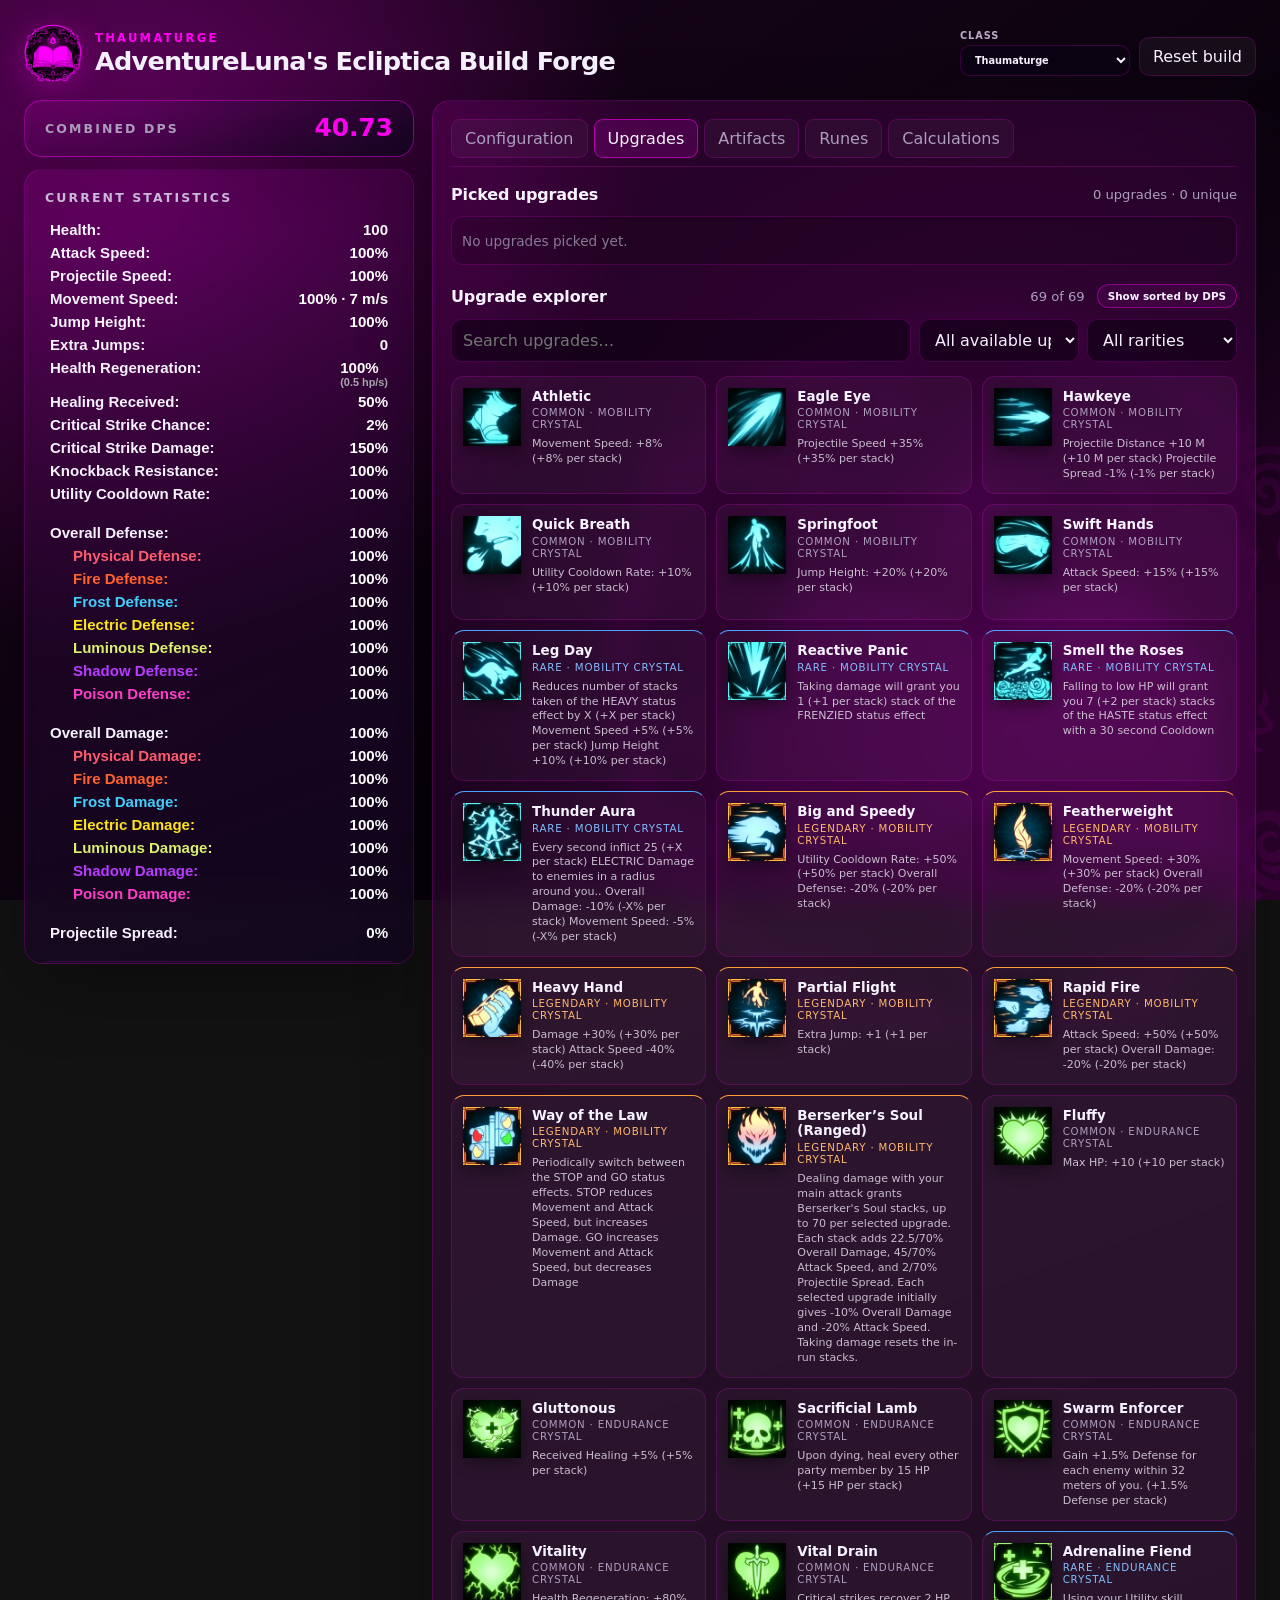
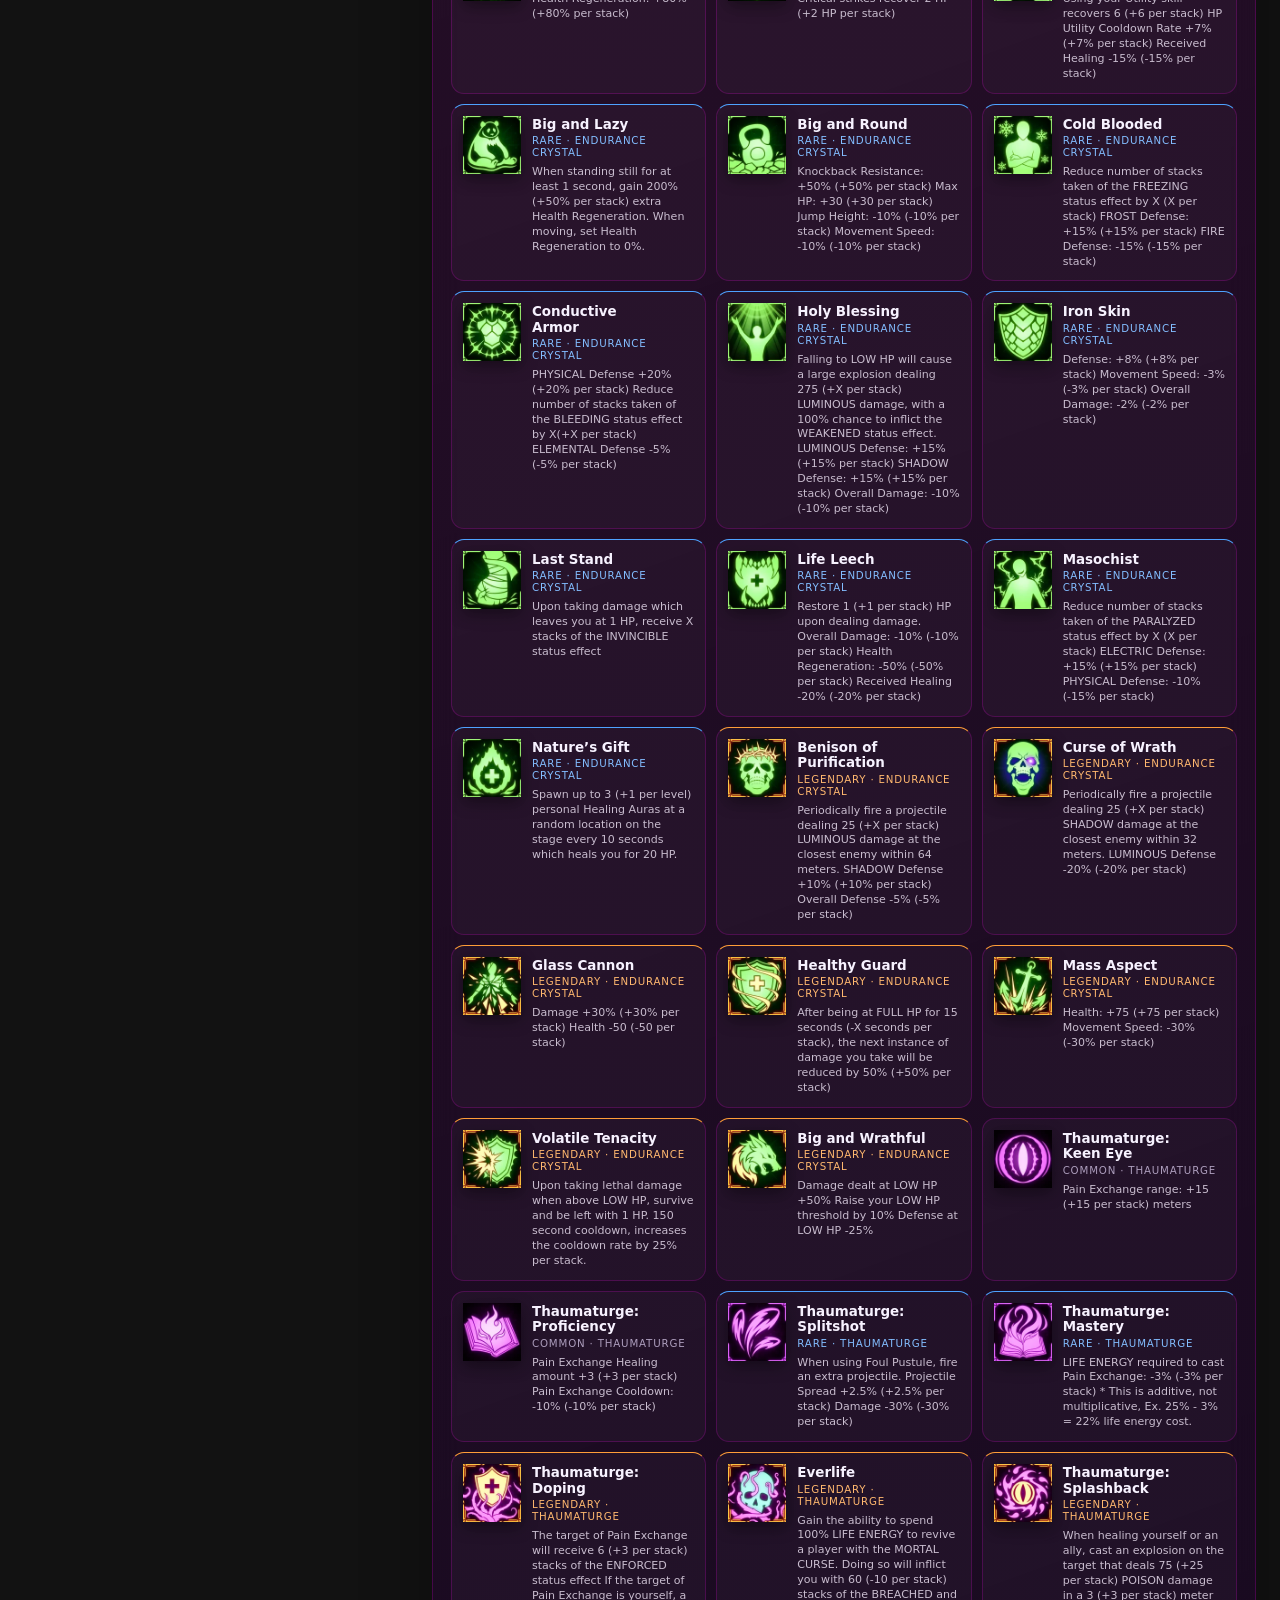
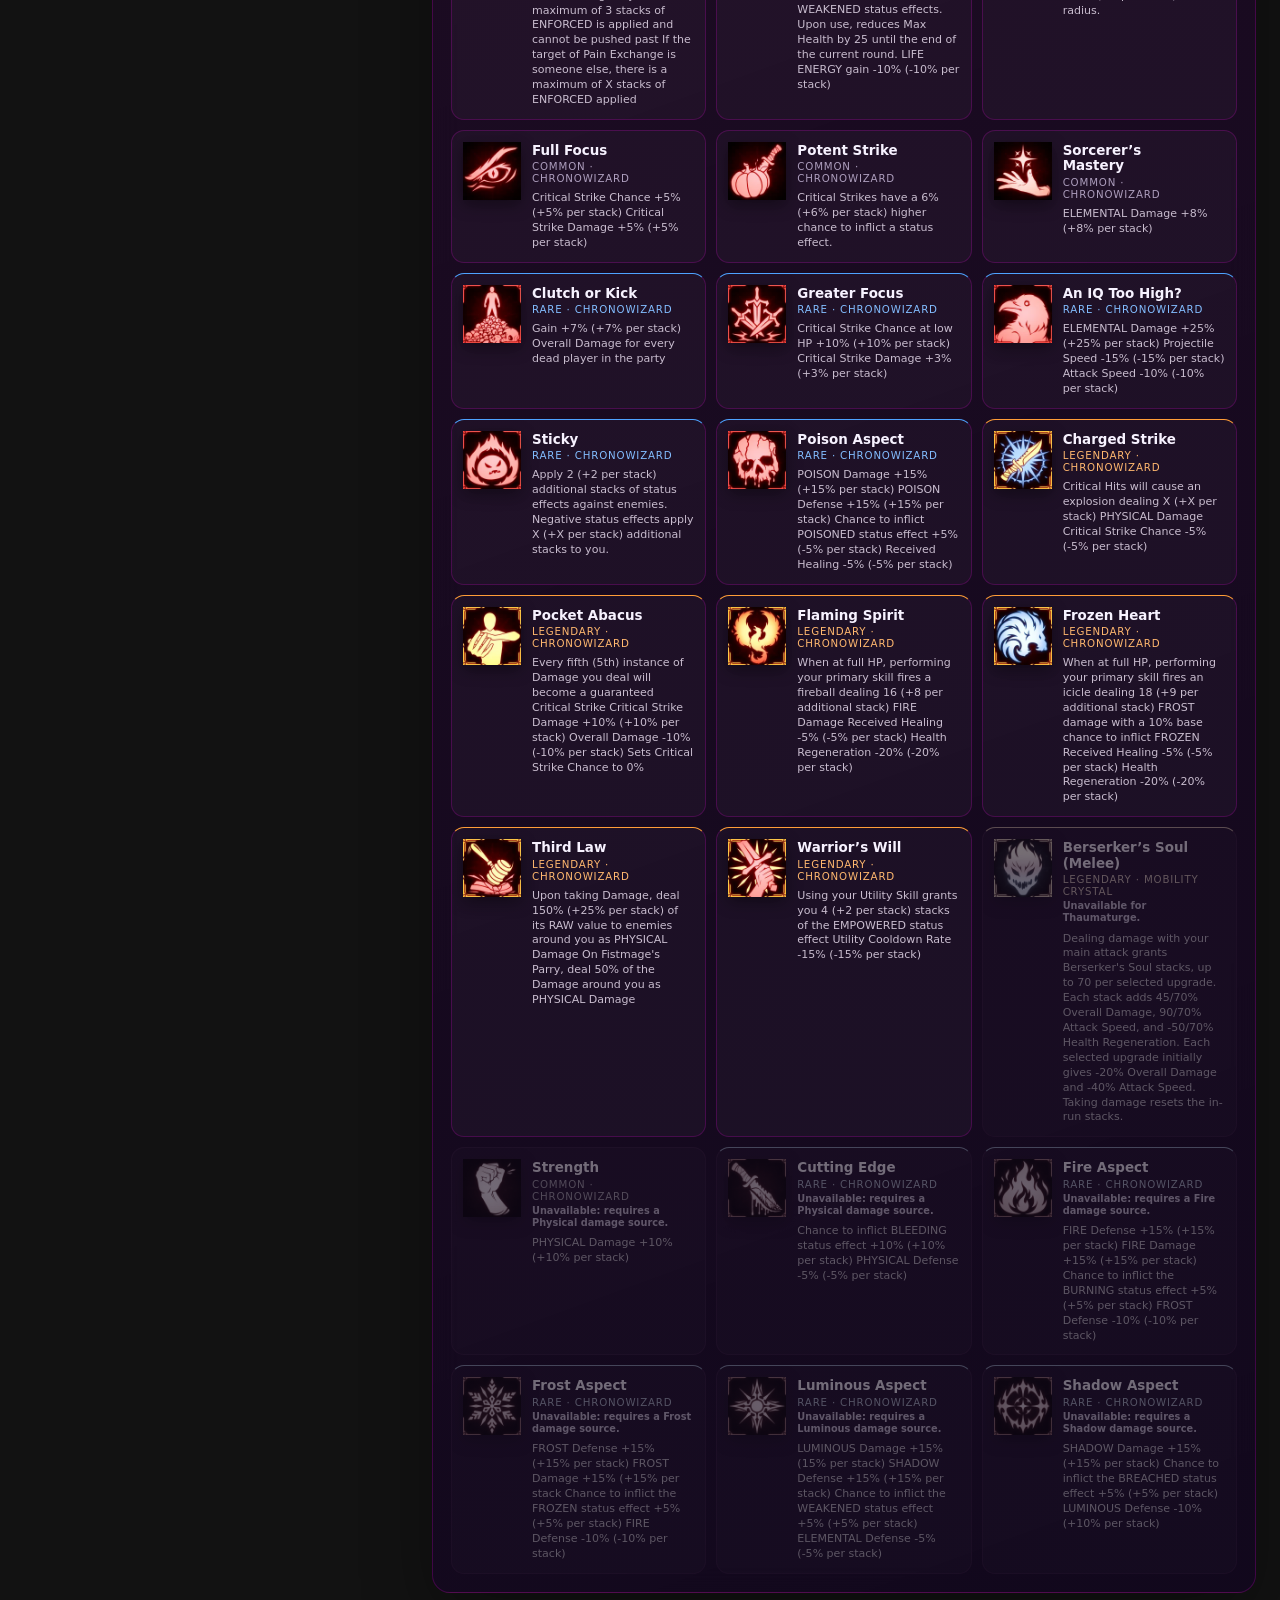
==== commit d391211b: "Revert "Fix elemental damage and upgrade browsing"" ====
--- a/index.html
+++ b/index.html
@@ -586,43 +586,6 @@
       font-size: .82rem;
     }
 
-    .upgrade-counts {
-      display: flex;
-      flex-wrap: wrap;
-      justify-content: flex-end;
-      gap: 6px;
-    }
-
-    .upgrade-count {
-      display: inline-flex;
-      align-items: baseline;
-      gap: 5px;
-      border: 1px solid var(--line);
-      border-radius: 999px;
-      color: #c9bdcf;
-      background: rgba(255,255,255,.035);
-      padding: 4px 9px;
-      font-size: .67rem;
-      font-weight: 800;
-      white-space: nowrap;
-    }
-
-    .upgrade-count strong {
-      color: var(--ink);
-      font-size: .79rem;
-      font-variant-numeric: tabular-nums;
-    }
-
-    .upgrade-count.total {
-      border-color: rgba(var(--class-rgb), .45);
-      background: rgba(var(--class-rgb), .11);
-    }
-    .upgrade-count.total strong { color: rgb(var(--class-rgb)); }
-    .upgrade-count.rare { border-color: rgba(78, 162, 255, .45); background: rgba(34, 105, 181, .1); }
-    .upgrade-count.rare strong { color: #83bdff; }
-    .upgrade-count.legendary { border-color: rgba(255, 157, 56, .5); background: rgba(181, 87, 25, .11); }
-    .upgrade-count.legendary strong { color: #ffb86f; }
-
     .picked-list {
       display: flex;
       flex-wrap: wrap;
@@ -804,8 +767,6 @@
       .class-picker { flex: 1; }
       .class-picker select { width: 100%; min-width: 0; }
       .explorer, .stats-panel { padding: 14px; }
-      .picked-head { align-items: flex-start; flex-direction: column; }
-      .upgrade-counts { width: 100%; justify-content: flex-start; }
       .tools { grid-template-columns: 1fr; }
       .tools input { grid-column: auto; }
       .catalog { grid-template-columns: 1fr; }
@@ -879,12 +840,7 @@
         <div class="tab-pane" id="tab-upgrades" role="tabpanel">
         <div class="picked-head">
           <h2 class="section-title">Picked upgrades</h2>
-          <div class="upgrade-counts" id="picked-summary" aria-label="Picked upgrade counts" aria-live="polite">
-            <span class="upgrade-count total"><strong data-upgrade-count="total">0</strong> Total</span>
-            <span class="upgrade-count common"><strong data-upgrade-count="common">0</strong> Common</span>
-            <span class="upgrade-count rare"><strong data-upgrade-count="rare">0</strong> Rare</span>
-            <span class="upgrade-count legendary"><strong data-upgrade-count="legendary">0</strong> Legendary</span>
-          </div>
+          <span class="summary" id="picked-summary">0 upgrades</span>
         </div>
         <div class="picked-list" id="picked-list"></div>
 
@@ -896,7 +852,7 @@
           </div>
         </div>
         <div class="tools">
-          <input class="control" id="search" type="search" placeholder="Search upgradesƒ?İ" autocomplete="off">
+          <input class="control" id="search" type="search" placeholder="Search upgrades…" autocomplete="off">
           <select class="control" id="family-filter" aria-label="Filter by family">
             <option value="">All families</option>
             <option>Thaumaturge</option>
@@ -1017,7 +973,7 @@
       ["Endurance Crystal","Rare","Last_Stand.png","Last Stand","Upon taking damage which leaves you at 1 HP, receive X stacks of the INVINCIBLE status effect"],
       ["Endurance Crystal","Rare","Life_Leech.png","Life Leech","Restore 1 (+1 per stack) HP upon dealing damage. Overall Damage: -10% (-10% per stack) Health Regeneration: -50% (-50% per stack) Received Healing -20% (-20% per stack)"],
       ["Endurance Crystal","Rare","Masochist.png","Masochist","Reduce number of stacks taken of the PARALYZED status effect by X (X per stack) ELECTRIC Defense: +15% (+15% per stack) PHYSICAL Defense: -10% (-15% per stack)"],
-      ["Endurance Crystal","Rare","Nature's_Gift.png","Natureƒ?Ts Gift","Spawn up to 3 (+1 per level) personal Healing Auras at a random location on the stage every 10 seconds which heals you for 20 HP."],
+      ["Endurance Crystal","Rare","Nature's_Gift.png","Nature’s Gift","Spawn up to 3 (+1 per level) personal Healing Auras at a random location on the stage every 10 seconds which heals you for 20 HP."],
       ["Endurance Crystal","Legendary","Benison_of_Purification.png","Benison of Purification","Periodically fire a projectile dealing 25 (+X per stack) LUMINOUS damage at the closest enemy within 64 meters. SHADOW Defense +10% (+10% per stack) Overall Defense -5% (-5% per stack)"],
       ["Endurance Crystal","Legendary","Curse_of_Wrath.png","Curse of Wrath","Periodically fire a projectile dealing 25 (+X per stack) SHADOW damage at the closest enemy within 32 meters. LUMINOUS Defense -20% (-20% per stack)"],
       ["Endurance Crystal","Legendary","Glass_Cannon.png","Glass Cannon","Damage +30% (+30% per stack) Health -50 (-50 per stack)"],
@@ -1035,7 +991,7 @@
       ["Mobility Crystal","Rare","Reactive_Panic.png","Reactive Panic","Taking damage will grant you 1 (+1 per stack) stack of the FRENZIED status effect"],
       ["Mobility Crystal","Rare","Smell_the_Roses.png","Smell the Roses","Falling to low HP will grant you 7 (+2 per stack) stacks of the HASTE status effect with a 30 second Cooldown"],
       ["Mobility Crystal","Rare","Thunder_Aura.png","Thunder Aura","Every second inflict 25 (+X per stack) ELECTRIC Damage to enemies in a radius around you.. Overall Damage: -10% (-X% per stack) Movement Speed: -5% (-X% per stack)"],
-      ["Mobility Crystal","Legendary","Berserker's_Soul.png","Berserkerƒ?Ts Soul (Melee)","Dealing damage with your main attack grants Berserker's Soul stacks, up to 70 per selected upgrade. Each stack adds 45/70% Overall Damage, 90/70% Attack Speed, and -50/70% Health Regeneration. Each selected upgrade initially gives -20% Overall Damage and -40% Attack Speed. Taking damage resets the in-run stacks.","Berserker's_Soul_Melee"],
+      ["Mobility Crystal","Legendary","Berserker's_Soul.png","Berserker’s Soul (Melee)","Dealing damage with your main attack grants Berserker's Soul stacks, up to 70 per selected upgrade. Each stack adds 45/70% Overall Damage, 90/70% Attack Speed, and -50/70% Health Regeneration. Each selected upgrade initially gives -20% Overall Damage and -40% Attack Speed. Taking damage resets the in-run stacks.","Berserker's_Soul_Melee"],
       ["Mobility Crystal","Legendary","Big_and_Speedy.png","Big and Speedy","Utility Cooldown Rate: +50% (+50% per stack) Overall Defense: -20% (-20% per stack)"],
       ["Mobility Crystal","Legendary","Featherweight.png","Featherweight","Movement Speed: +30% (+30% per stack) Overall Defense: -20% (-20% per stack)"],
       ["Mobility Crystal","Legendary","Heavy_Hand.png","Heavy Hand","Damage +30% (+30% per stack) Attack Speed -40% (-40% per stack)"],
@@ -1044,7 +1000,7 @@
       ["Mobility Crystal","Legendary","Way_of_the_Law.png","Way of the Law","Periodically switch between the STOP and GO status effects. STOP reduces Movement and Attack Speed, but increases Damage. GO increases Movement and Attack Speed, but decreases Damage"],
       ["Chronowizard","Common","Full_Focus.png","Full Focus","Critical Strike Chance +5% (+5% per stack) Critical Strike Damage +5% (+5% per stack)"],
       ["Chronowizard","Common","Potent_Strike.png","Potent Strike","Critical Strikes have a 6% (+6% per stack) higher chance to inflict a status effect."],
-      ["Chronowizard","Common","Sorcerer's_Mastery.png","Sorcererƒ?Ts Mastery","ELEMENTAL Damage +8% (+8% per stack)"],
+      ["Chronowizard","Common","Sorcerer's_Mastery.png","Sorcerer’s Mastery","ELEMENTAL Damage +8% (+8% per stack)"],
       ["Chronowizard","Common","Strength.png","Strength","PHYSICAL Damage +10% (+10% per stack)"],
       ["Chronowizard","Rare","Clutch_or_Kick.png","Clutch or Kick","Gain +7% (+7% per stack) Overall Damage for every dead player in the party"],
       ["Chronowizard","Rare","Greater_Focus.png","Greater Focus","Critical Strike Chance at low HP +10% (+10% per stack) Critical Strike Damage +3% (+3% per stack)"],
@@ -1061,8 +1017,8 @@
       ["Chronowizard","Legendary","Flaming_Spirit.png","Flaming Spirit","When at full HP, performing your primary skill fires a fireball dealing 16 (+8 per additional stack) FIRE Damage Received Healing -5% (-5% per stack) Health Regeneration -20% (-20% per stack)"],
       ["Chronowizard","Legendary","Frozen_Heart.png","Frozen Heart","When at full HP, performing your primary skill fires an icicle dealing 18 (+9 per additional stack) FROST damage with a 10% base chance to inflict FROZEN Received Healing -5% (-5% per stack) Health Regeneration -20% (-20% per stack)"],
       ["Chronowizard","Legendary","Third_Law.png","Third Law","Upon taking Damage, deal 150% (+25% per stack) of its RAW value to enemies around you as PHYSICAL Damage On Fistmage's Parry, deal 50% of the Damage around you as PHYSICAL Damage"],
-      ["Chronowizard","Legendary","Warrior's_Will.png","Warriorƒ?Ts Will","Using your Utility Skill grants you 4 (+2 per stack) stacks of the EMPOWERED status effect Utility Cooldown Rate -15% (-15% per stack)"]
-      , ["Mobility Crystal","Legendary","Berserker's_Soul.png","Berserkerƒ?Ts Soul (Ranged)","Dealing damage with your main attack grants Berserker's Soul stacks, up to 70 per selected upgrade. Each stack adds 22.5/70% Overall Damage, 45/70% Attack Speed, and 2/70% Projectile Spread. Each selected upgrade initially gives -10% Overall Damage and -20% Attack Speed. Taking damage resets the in-run stacks.","Berserker's_Soul_Ranged"]
+      ["Chronowizard","Legendary","Warrior's_Will.png","Warrior’s Will","Using your Utility Skill grants you 4 (+2 per stack) stacks of the EMPOWERED status effect Utility Cooldown Rate -15% (-15% per stack)"]
+      , ["Mobility Crystal","Legendary","Berserker's_Soul.png","Berserker’s Soul (Ranged)","Dealing damage with your main attack grants Berserker's Soul stacks, up to 70 per selected upgrade. Each stack adds 22.5/70% Overall Damage, 45/70% Attack Speed, and 2/70% Projectile Spread. Each selected upgrade initially gives -10% Overall Damage and -20% Attack Speed. Taking damage resets the in-run stacks.","Berserker's_Soul_Ranged"]
     ].map(([family, rarity, icon, name, effect, explicitId], globalId) => ({
       // Array position is the permanent global ID. Append new upgrades; never reorder or reuse removed IDs.
       family, rarity, icon, name, effect, id: explicitId || icon.replace(".png", ""), globalId
@@ -1077,25 +1033,6 @@
       overallDamage: 100, physicalDamage: 100, fireDamage: 100, frostDamage: 100,
       electricDamage: 100, luminousDamage: 100, shadowDamage: 100, poisonDamage: 100
     };
-    const DAMAGE_TYPE_STATS = Object.freeze({
-      physical: "physicalDamage",
-      fire: "fireDamage",
-      frost: "frostDamage",
-      electric: "electricDamage",
-      luminous: "luminousDamage",
-      shadow: "shadowDamage",
-      poison: "poisonDamage"
-    });
-
-    function normalizeDamageType(value) {
-      const damageType = EclipticaCalculationEngine.normalizeDamageType(value);
-      if (!Object.hasOwn(DAMAGE_TYPE_STATS, damageType)) throw new Error(`Unknown damage type: ${value}`);
-      return damageType;
-    }
-
-    function damageStatForType(value) {
-      return DAMAGE_TYPE_STATS[normalizeDamageType(value)];
-    }
     const BASE_HEALTH_REGENERATION_PER_SECOND = .5;
 
     const CAPS = {
@@ -1141,7 +1078,6 @@
     ];
 
     const CLASS_FAMILIES = ["Spellsword","Twinmage","Gunmancer","Fistmage","Spellhammer","Shield Mage","Thaumaturge","Nekomancer"];
-    const RANGED_CLASSES = ["Twinmage", "Gunmancer", "Thaumaturge", "Nekomancer"];
     const UNIMPLEMENTED_DPS_MESSAGE = "I havent decided on how this class should produce a useful DPS number yet, lol";
     const DEFAULT_FAMILIES = ["Endurance Crystal","Mobility Crystal","Chronowizard"];
     const BERSERKER_SOUL = {
@@ -1312,7 +1248,6 @@
       Third_Law: ["physical"]
     };
     const CONDITIONAL_UPGRADE_RULES = {
-      Third_Law: { blockedClasses: RANGED_CLASSES, reason: "available only to melee classes" },
       Flaming_Spirit: { blockedBy: "frost", reason: "a Frost damage source is present" },
       Frozen_Heart: { blockedBy: "fire", reason: "a Fire damage source is present" },
       Curse_of_Wrath: { blockedBy: "luminous", reason: "a Luminous damage source is present" },
@@ -1570,24 +1505,21 @@
       const { group, id } = rule.requiresAbility;
       return gunmancerAbility(buildOptions[group === "primary" ? "gunmancerPrimary" : "gunmancerSecondary"], group).id === id;
     }
-    function classRequirementSatisfied(rule) {
-      return !rule?.blockedClasses?.includes(selectedClass);
-    }
     function getDamageSources() {
-      const sources = new Set((CLASS_DAMAGE_SOURCES[selectedClass] || []).map(normalizeDamageType));
+      const sources = new Set(CLASS_DAMAGE_SOURCES[selectedClass] || []);
       if (selectedClass === "Twinmage") {
-        if (buildOptions.twinmagePrimaryDamage) sources.add(normalizeDamageType(buildOptions.twinmagePrimary));
-        if (buildOptions.twinmageSecondaryDamage) sources.add(normalizeDamageType(buildOptions.twinmageSecondary));
+        if (buildOptions.twinmagePrimaryDamage) sources.add(buildOptions.twinmagePrimary);
+        if (buildOptions.twinmageSecondaryDamage) sources.add(buildOptions.twinmageSecondary);
       }
       if (selectedClass === "Gunmancer") {
         [gunmancerAbility(buildOptions.gunmancerPrimary, "primary"), gunmancerAbility(buildOptions.gunmancerSecondary, "secondary")]
           .flatMap(ability => ability.components.map(component => component.element))
-          .forEach(element => sources.add(normalizeDamageType(element)));
+          .forEach(element => sources.add(element));
       }
       Object.entries(PICKED_DAMAGE_SOURCES).forEach(([upgradeId, elements]) => {
         const upgrade = upgradeIndex.get(upgradeId);
         const rule = CONDITIONAL_UPGRADE_RULES[upgradeId];
-        if (upgrade && isUpgradeAvailable(upgrade) && classRequirementSatisfied(rule) && abilityRequirementSatisfied(rule) && rawCount(upgradeId) > 0) elements.forEach(element => sources.add(normalizeDamageType(element)));
+        if (upgrade && isUpgradeAvailable(upgrade) && abilityRequirementSatisfied(rule) && rawCount(upgradeId) > 0) elements.forEach(element => sources.add(element));
       });
       return sources;
     }
@@ -1597,7 +1529,6 @@
       const rule = CONDITIONAL_UPGRADE_RULES[upgrade.id];
       if (!rule) return "";
       const sources = getDamageSources();
-      if (!classRequirementSatisfied(rule)) return `Unavailable: ${rule.reason}.`;
       if (!abilityRequirementSatisfied(rule)) return `Unavailable: ${rule.reason}.`;
       if (rule.requires && !sources.has(rule.requires)) return `Unavailable: requires ${rule.reason}.`;
       if (rule.blockedBy && sources.has(rule.blockedBy)) return `Unavailable: ${rule.reason}.`;
@@ -1642,7 +1573,7 @@
       ["overallDefense", "Iron_Skin", 8], ["overallDefense", "Big_and_Speedy", -20],
       ["overallDefense", "Featherweight", -20], ["overallDefense", "Benison_of_Purification", -5],
       ["physicalDefense", "Conductive_Armor", 20], ["physicalDefense", "Cutting_Edge", -5],
-      ["physicalDefense", "Masochist", n => -10 - 15 * (n - 1), { notes: "First stack: ƒ^'10%. Each additional stack: ƒ^'15%." }],
+      ["physicalDefense", "Masochist", n => -10 - 15 * (n - 1), { notes: "First stack: −10%. Each additional stack: −15%." }],
       ...["fireDefense","frostDefense","electricDefense","luminousDefense","shadowDefense","poisonDefense"]
         .map(stat => [stat, "Conductive_Armor", -5]),
       ["frostDefense", "Cold_Blooded", 15], ["fireDefense", "Cold_Blooded", -15],
@@ -1651,7 +1582,7 @@
       ["electricDefense", "Masochist", 15], ["poisonDefense", "Poison_Aspect", 15],
       ["luminousDefense", "Holy_Blessing", 15], ["shadowDefense", "Holy_Blessing", 15],
       ["shadowDefense", "Benison_of_Purification", 10], ["luminousDefense", "Curse_of_Wrath", -20],
-      ["shadowDefense", "Luminous_Aspect", 10, { notes: "Net result of the listed +15% and ƒ^'5% Shadow Defence modifiers." }],
+      ["shadowDefense", "Luminous_Aspect", 10, { notes: "Net result of the listed +15% and −5% Shadow Defence modifiers." }],
       ["luminousDefense", "Shadow_Aspect", -10],
 
       ["overallDamage", "Thaumaturge_Splitshot", -30], ["overallDamage", "Iron_Skin", -2],
@@ -1728,7 +1659,7 @@
         bonus[effect.stat] += total;
 
         const stackNote = typeof effect.value === "number" && selected > 1
-          ? `${selected} stacks Ç- ${formatContribution(effect.stat, effect.value)}.`
+          ? `${selected} stacks × ${formatContribution(effect.stat, effect.value)}.`
           : effect.once && selected > 1
             ? `${selected} selected; the modifier is only applied once.`
             : "";
@@ -1795,13 +1726,13 @@
         if (!artifact) continue;
         const totalMultiplier = artifactCount;
         addBuildStats(Object.fromEntries(Object.entries(artifact.stats).map(([stat, value]) => [stat, value * totalMultiplier])),
-          artifact.name, `Artifact Ç-${artifactCount}`);
+          artifact.name, `Artifact ×${artifactCount}`);
       }
       buildOptions.runes.forEach((runeId, index) => {
         const rune = RUNES.find(item => item.id === runeId);
-        if (rune?.stats) addBuildStats(rune.stats(index + 1), `${RUNE_SLOTS[index]} ¶ْ ${rune.name}`, "Rune");
+        if (rune?.stats) addBuildStats(rune.stats(index + 1), `${RUNE_SLOTS[index]} · ${rune.name}`, "Rune");
         const curse = rune && CURSES.find(item => item.id === buildOptions.curses[index]);
-        if (curse?.stats) addBuildStats(curse.stats(index + 1), `${RUNE_SLOTS[index]} ¶ْ Runic Curse: ${curse.name}`, "Curse");
+        if (curse?.stats) addBuildStats(curse.stats(index + 1), `${RUNE_SLOTS[index]} · Runic Curse: ${curse.name}`, "Curse");
       });
 
       const caps = {};
@@ -1851,10 +1782,10 @@
       if (wardenStacks) {
         const divisor = 1 + wardenStacks;
         breakdowns.utilityCooldownRate.push({
-          value: `اْ${formatNumber(divisor)}`,
+          value: `÷${formatNumber(divisor)}`,
           type: "Multiplicative",
           source: upgradeIndex.get("Shieldmage_Warden")?.name || "Shieldmage: Warden",
-          notes: `+100% cooldown per stack is converted to recovery rate; ${formatNumber(result.utilityCooldownRate)}% اْ ${formatNumber(divisor)}.`
+          notes: `+100% cooldown per stack is converted to recovery rate; ${formatNumber(result.utilityCooldownRate)}% ÷ ${formatNumber(divisor)}.`
         });
         result.utilityCooldownRate /= divisor;
       }
@@ -1887,7 +1818,7 @@
     function formatStat(stat, value) {
       if (stat === "health" || stat === "extraJumps") return formatNumber(value);
       if (stat === "attackSpeed") return `${Number(Number(value).toFixed(2))}%`;
-      if (stat === "movementSpeed") return `${formatNumber(value)}% ¶ْ ${formatNumber(7 * value / 100)} m/s`;
+      if (stat === "movementSpeed") return `${formatNumber(value)}% · ${formatNumber(7 * value / 100)} m/s`;
       return `${formatNumber(value)}%`;
     }
 
@@ -1926,9 +1857,9 @@
       if (cap.kind === "lower") {
         return `<div class="cap-calculation">
           <strong>Lower soft-cap calculation</strong><br>
-          Raw additive sum: <span class="cap-formula">${n(cap.base)} ${cap.bonus < 0 ? "ƒ^'" : "+"} ${n(Math.abs(cap.bonus))} = ${n(cap.raw)}</span><br>
+          Raw additive sum: <span class="cap-formula">${n(cap.base)} ${cap.bonus < 0 ? "−" : "+"} ${n(Math.abs(cap.bonus))} = ${n(cap.raw)}</span><br>
           Negative modifier exceeds the ${n(cap.soft)} lower soft cap.<br>
-          <span class="cap-formula">${formatNumber(cap.soft)}¶‎ اْ |${n(cap.bonus)}| = ${formatNumber(cap.numerator)} اْ ${n(cap.divisor)} = ${n(cap.effective)}</span>
+          <span class="cap-formula">${formatNumber(cap.soft)}² ÷ |${n(cap.bonus)}| = ${formatNumber(cap.numerator)} ÷ ${n(cap.divisor)} = ${n(cap.effective)}</span>
         </div>`;
       }
       if (cap.kind === "hard") {
@@ -1943,9 +1874,9 @@
         <strong>Upper soft-cap calculation</strong><br>
         <em>Warning: the game's exact approaching-hard-cap formula is not yet known; this is an estimate.</em><br>
         Raw additive sum: <span class="cap-formula">${n(cap.base)} + ${n(cap.bonus)} = ${n(cap.raw)}</span><br>
-        Soft cap ${n(cap.soft)} ¶ْ hard-cap limit ${n(cap.hard)}<br>
-        <span class="cap-formula">${n(cap.soft)} + (${n(cap.range)} ا- ${n(cap.overflow)} اْ (${n(cap.range)} + ${n(cap.overflow)})) = ${n(cap.cappedRaw)}</span><br>
-        Effective result: <span class="cap-formula">${n(cap.base)} + ${n(cap.cappedRaw)} ƒ^' ${n(cap.cappedBase)} = ${n(cap.effective)}</span>
+        Soft cap ${n(cap.soft)} · hard-cap limit ${n(cap.hard)}<br>
+        <span class="cap-formula">${n(cap.soft)} + (${n(cap.range)} × ${n(cap.overflow)} ÷ (${n(cap.range)} + ${n(cap.overflow)})) = ${n(cap.cappedRaw)}</span><br>
+        Effective result: <span class="cap-formula">${n(cap.base)} + ${n(cap.cappedRaw)} − ${n(cap.cappedBase)} = ${n(cap.effective)}</span>
       </div>`;
     }
 
@@ -1956,16 +1887,16 @@
       const modifier = calculation.defenseModifier;
       const modifierFormula = modifier === 0
         ? n(calculation.rawDamageTaken)
-        : `${n(DefenseCalculation.BASE_DAMAGE_TAKEN)} ${modifier > 0 ? "ƒ^'" : "+"} ${n(Math.abs(modifier))} = ${n(calculation.rawDamageTaken)}`;
+        : `${n(DefenseCalculation.BASE_DAMAGE_TAKEN)} ${modifier > 0 ? "−" : "+"} ${n(Math.abs(modifier))} = ${n(calculation.rawDamageTaken)}`;
       const capMarkup = calculation.isSoftCapped
         ? `<br>Reduction exceeds the ${n(calculation.softCap)} damage-taken lower soft cap.<br>
-          <span class="cap-formula">${formatNumber(calculation.softCap)}¶‎ اْ ${n(modifier)} = ${formatNumber(calculation.numerator)} اْ ${n(modifier)} = ${n(calculation.damageTaken)}</span>`
+          <span class="cap-formula">${formatNumber(calculation.softCap)}² ÷ ${n(modifier)} = ${formatNumber(calculation.numerator)} ÷ ${n(modifier)} = ${n(calculation.damageTaken)}</span>`
         : "";
       return `<div class="cap-calculation">
         <strong>Defense derived from damage taken</strong><br>
         Defense modifiers apply inversely to damage taken.<br>
         Damage taken: <span class="cap-formula">${modifierFormula}</span>${capMarkup}<br>
-        Shown defense: <span class="cap-formula">100% اْ ${n(calculation.damageTaken)} = ${n(calculation.defense)}</span>
+        Shown defense: <span class="cap-formula">100% ÷ ${n(calculation.damageTaken)} = ${n(calculation.defense)}</span>
       </div>`;
     }
 
@@ -1975,14 +1906,14 @@
       if (!calculation) return "";
       const stacks = calculation.bigAndLazyStacks;
       const bigAndLazyLine = stacks > 0
-        ? `Big and Lazy: <span class="cap-formula">100% + 200%${stacks > 1 ? ` + (${stacks - 1} ا- 50%)` : ""} = ${formatNumber(calculation.bigAndLazyMultiplier * 100)}% = ا-${formatNumber(calculation.bigAndLazyMultiplier)}</span><br>`
+        ? `Big and Lazy: <span class="cap-formula">100% + 200%${stacks > 1 ? ` + (${stacks - 1} × 50%)` : ""} = ${formatNumber(calculation.bigAndLazyMultiplier * 100)}% = ×${formatNumber(calculation.bigAndLazyMultiplier)}</span><br>`
         : "";
       return `<div class="health-regeneration-calculation">
         <strong>Regenerated HP per second</strong><br>
         Base regeneration: ${formatHealthPerSecond(calculation.basePerSecond)} hp/s<br>
-        Shown Health Regeneration: <span class="cap-formula">${formatNumber(calculation.percentage)}% = ا-${formatNumber(calculation.percentageMultiplier)}</span><br>
+        Shown Health Regeneration: <span class="cap-formula">${formatNumber(calculation.percentage)}% = ×${formatNumber(calculation.percentageMultiplier)}</span><br>
         ${bigAndLazyLine}
-        <span class="cap-formula">${formatHealthPerSecond(calculation.basePerSecond)} ا- ${formatNumber(calculation.percentageMultiplier)} ا- ${formatNumber(calculation.bigAndLazyMultiplier)} = ${formatHealthPerSecond(calculation.perSecond)} hp/s</span>
+        <span class="cap-formula">${formatHealthPerSecond(calculation.basePerSecond)} × ${formatNumber(calculation.percentageMultiplier)} × ${formatNumber(calculation.bigAndLazyMultiplier)} = ${formatHealthPerSecond(calculation.perSecond)} hp/s</span>
       </div>`;
     }
 
@@ -1991,14 +1922,14 @@
       const label = row.dataset.label;
       const entries = latestCalculation?.breakdowns?.[stat] || [];
       const tooltip = $("#stat-tooltip");
-      tooltip.innerHTML = `<h3>${escapeHtml(label)} ¶ْ ${formatStat(stat, latestCalculation.stats[stat])}</h3>
+      tooltip.innerHTML = `<h3>${escapeHtml(label)} · ${formatStat(stat, latestCalculation.stats[stat])}</h3>
         <table>
           <thead><tr><th>Value</th><th>Type</th><th>Source</th><th>Notes</th></tr></thead>
           <tbody>${entries.map(entry => `<tr>
             <td class="source-value">${escapeHtml(entry.value)}</td>
             <td class="source-type">${escapeHtml(entry.type)}</td>
             <td>${escapeHtml(entry.source)}</td>
-            <td>${escapeHtml(entry.notes || "ƒ?"")}</td>
+            <td>${escapeHtml(entry.notes || "—")}</td>
           </tr>`).join("")}</tbody>
         </table>
         ${healthRegenerationCalculationMarkup(stat)}
@@ -2074,7 +2005,7 @@
         ? `<div class="calculation-damage-breakdown">${damageBreakdown.map(item => `<div class="calculation-damage-breakdown-row damage-type-${escapeHtml(item.id)}"><span>${escapeHtml(item.name)}</span><strong>${escapeHtml(item.value)}</strong></div>`).join("")}</div>`
         : "";
       const applicationBreakdownMarkup = applicationBreakdown?.sources?.length
-        ? `<div class="application-breakdown"><table><thead><tr><th>Source</th><th>Hit instances/s</th><th>Chance after boss penalty</th><th>Applications/s</th></tr></thead><tbody>${applicationBreakdown.sources.map(source => `<tr><td>${escapeHtml(source.name)}</td><td>${escapeHtml(source.hitsPerSecond)}</td><td>${escapeHtml(source.chanceCalculation)}</td><td>${escapeHtml(source.applicationsPerSecond)}</td></tr>`).join("")}</tbody><tfoot><tr><th colspan="3">Total applications/s</th><td>${escapeHtml(applicationBreakdown.total)}</td></tr></tfoot></table><div class="application-breakdown-result">1 اْ ${escapeHtml(applicationBreakdown.total)} = ${escapeHtml(applicationBreakdown.interval)} s</div></div>`
+        ? `<div class="application-breakdown"><table><thead><tr><th>Source</th><th>Hit instances/s</th><th>Chance after boss penalty</th><th>Applications/s</th></tr></thead><tbody>${applicationBreakdown.sources.map(source => `<tr><td>${escapeHtml(source.name)}</td><td>${escapeHtml(source.hitsPerSecond)}</td><td>${escapeHtml(source.chanceCalculation)}</td><td>${escapeHtml(source.applicationsPerSecond)}</td></tr>`).join("")}</tbody><tfoot><tr><th colspan="3">Total applications/s</th><td>${escapeHtml(applicationBreakdown.total)}</td></tr></tfoot></table><div class="application-breakdown-result">1 ÷ ${escapeHtml(applicationBreakdown.total)} = ${escapeHtml(applicationBreakdown.interval)} s</div></div>`
         : "";
       const upgradeMarkup = sourceUpgrade
         ? `<div class="calculation-tooltip-upgrade">
@@ -2097,9 +2028,9 @@
         : "";
       tooltip.style.setProperty("--tooltip-accent", accent);
       const contextMarkup = isSource
-        ? `<div class="calculation-tooltip-head"><span class="calculation-tooltip-icon">ƒ-إ</span>Damage source${damageBadge}</div>
+        ? `<div class="calculation-tooltip-head"><span class="calculation-tooltip-icon">◆</span>Damage source${damageBadge}</div>
           ${sourceDetailsMarkup}`
-        : `<div class="calculation-tooltip-head"><span class="calculation-tooltip-icon">▓'</span>Formula${formulaSourceIcon}${damageBadge}</div>
+        : `<div class="calculation-tooltip-head"><span class="calculation-tooltip-icon">ƒ</span>Formula${formulaSourceIcon}${damageBadge}</div>
           <div class="calculation-tooltip-expression">${applicationBreakdownMarkup || lines.map(line => `<span class="calculation-tooltip-expression-line">${escapeHtml(line)}</span>`).join("")}</div>${breakdownMarkup}`;
       tooltip.innerHTML = `${upgradeMarkup}${contextMarkup}`;
       tooltip.classList.add("visible");
@@ -2306,7 +2237,7 @@
         }
         $("#copy-status").textContent = "Copied!";
       } catch {
-        $("#copy-status").textContent = "Copy failed ┐?" select the link manually.";
+        $("#copy-status").textContent = "Copy failed — select the link manually.";
       }
     }
 
@@ -2329,22 +2260,14 @@
 
     function renderPicked() {
       const selected = U.filter(u => count(u.id));
-      const totals = selected.reduce((result, upgrade) => {
-        const stacks = count(upgrade.id);
-        result.total += stacks;
-        const rarity = upgrade.rarity.toLowerCase();
-        if (Object.hasOwn(result, rarity)) result[rarity] += stacks;
-        return result;
-      }, { total: 0, common: 0, rare: 0, legendary: 0 });
-      Object.entries(totals).forEach(([rarity, value]) => {
-        $(`[data-upgrade-count="${rarity}"]`).textContent = value;
-      });
+      const total = selected.reduce((sum, u) => sum + count(u.id), 0);
+      $("#picked-summary").textContent = `${total} upgrade${total === 1 ? "" : "s"} · ${selected.length} unique`;
       $("#picked-list").innerHTML = selected.length ? selected.map(u => `
         <div class="picked-item ${u.rarity.toLowerCase()}" title="${escapeHtml(u.effect)}">
           <img src="pictures/${encodeURIComponent(u.icon).replaceAll("%2F", "/")}" alt="">
           <span class="picked-name">${escapeHtml(u.name)}</span>
           <span class="picked-stepper">
-            <button type="button" data-action="minus" data-id="${u.id}" aria-label="Remove one ${escapeHtml(u.name)}">┐^'</button>
+            <button type="button" data-action="minus" data-id="${u.id}" aria-label="Remove one ${escapeHtml(u.name)}">−</button>
             <span>${count(u.id)}</span>
             <button type="button" data-action="plus" data-id="${u.id}" aria-label="Add one ${escapeHtml(u.name)}">+</button>
           </span>
@@ -2375,12 +2298,12 @@
       $("#result-summary").textContent = `${list.length} of ${availableTotal}`;
       $("#catalog").innerHTML = list.length ? list.map(u => `
         <article class="upgrade ${u.rarity.toLowerCase()} ${count(u.id) ? "selected" : ""} ${isUpgradeConditionallyAvailable(u) ? "" : "conditional-unavailable"}"
-          data-id="${u.id}" title="Left-click to add ІЗ Right-click to remove">
-          ${count(u.id) ? `<span class="count">г-${count(u.id)}</span>` : ""}
+          data-id="${u.id}" title="Left-click to add · Right-click to remove">
+          ${count(u.id) ? `<span class="count">×${count(u.id)}</span>` : ""}
           <img src="pictures/${encodeURIComponent(u.icon).replaceAll("%2F", "/")}" alt="">
           <div class="upgrade-copy">
             <h3 class="upgrade-name">${escapeHtml(u.name)}</h3>
-            <div class="meta">${escapeHtml(u.rarity)} ІЗ ${escapeHtml(u.family)}</div>
+            <div class="meta">${escapeHtml(u.rarity)} · ${escapeHtml(u.family)}</div>
             ${conditionalAvailabilityReason(u) ? `<div class="conditional-note">${escapeHtml(conditionalAvailabilityReason(u))}</div>` : ""}
             <p class="effect">${escapeHtml(u.effect)}</p>
           </div>
@@ -2442,7 +2365,7 @@
       dpsRankingBuildOptionsSnapshot = buildOptionsSnapshot;
       const results = [];
       const candidates = U.filter(upgrade => isUpgradeAvailable(upgrade) && isUpgradeConditionallyAvailable(upgrade)).filter(upgrade => count(upgrade.id) < 100);
-      listElement.innerHTML = `<div class="dps-ranking-loading"><span class="dps-ranking-spinner" aria-hidden="true"></span><span class="dps-ranking-progress">Calculating 0 / ${candidates.length}ƒ?Ý</span></div>`;
+      listElement.innerHTML = `<div class="dps-ranking-loading"><span class="dps-ranking-spinner" aria-hidden="true"></span><span class="dps-ranking-progress">Calculating 0 / ${candidates.length}…</span></div>`;
       const progressElement = listElement.querySelector(".dps-ranking-progress");
       latestCalculation = calculateStats();
       const baseDps = renderCalculations({ render: false })?.combinedTotalDps || 0;
@@ -2472,7 +2395,7 @@
           restoreCounts(snapshot);
           restoreRankingBuildOptions(buildOptionsSnapshot);
         }
-        if (progressElement) progressElement.textContent = `Calculating ${index} / ${candidates.length}ƒ?Ý`;
+        if (progressElement) progressElement.textContent = `Calculating ${index} / ${candidates.length}…`;
         if (index < candidates.length) {
           dpsRankingFrame = requestAnimationFrame(processChunk);
           return;
@@ -2501,10 +2424,10 @@
     function renderArtifacts() {
       const total = Object.values(buildOptions.artifacts).reduce((sum, value) => sum + value, 0);
       const unique = Object.keys(buildOptions.artifacts).length;
-      $("#artifact-summary").textContent = `${total} artifact${total === 1 ? "" : "s"} ¶ú ${unique} unique`;
+      $("#artifact-summary").textContent = `${total} artifact${total === 1 ? "" : "s"} · ${unique} unique`;
       $("#artifact-catalog").innerHTML = ARTIFACTS.map(item => `
-        <article class="upgrade artifact-card ${buildOptions.artifacts[item.id] ? "selected" : ""}" data-id="${item.id}" title="Left-click to add ¶ú Right-click to remove">
-          ${buildOptions.artifacts[item.id] ? `<span class="count">Ç-${buildOptions.artifacts[item.id]}</span>` : ""}
+        <article class="upgrade artifact-card ${buildOptions.artifacts[item.id] ? "selected" : ""}" data-id="${item.id}" title="Left-click to add · Right-click to remove">
+          ${buildOptions.artifacts[item.id] ? `<span class="count">×${buildOptions.artifacts[item.id]}</span>` : ""}
           <div class="item-placeholder"><img class="item-art" src="pictures/${encodeURIComponent(item.image)}" alt="${escapeHtml(item.name)}"></div>
           <div class="upgrade-copy"><h3 class="upgrade-name">${escapeHtml(item.name)}</h3>
             <div class="meta">Party artifact</div><p class="effect">${escapeHtml(item.effect)}</p></div>
@@ -2621,7 +2544,7 @@
           <legend><span class="ability-picker-heading"><span class="ability-picker-title">Primary skill</span><span class="ability-picker-subtitle">Foul Pustule</span></span></legend>
           <div class="ability-options"><div class="ability-option">
             <img class="ability-icon" src="${escapeHtml(THAUMATURGE_PRIMARY.iconUrl)}" alt="">
-            <span class="ability-copy"><span class="ability-name">${escapeHtml(THAUMATURGE_PRIMARY.name)}</span><span class="ability-effect">30 Poison damage ¶ú 0.75 attacks/s ¶ú 10% Poisoned chance<br>26 m/s projectile speed ¶ú 50 m range</span></span>
+            <span class="ability-copy"><span class="ability-name">${escapeHtml(THAUMATURGE_PRIMARY.name)}</span><span class="ability-effect">30 Poison damage · 0.75 attacks/s · 10% Poisoned chance<br>26 m/s projectile speed · 50 m range</span></span>
           </div></div>
         </fieldset>
         ${splitshotStacks > 0 ? `<p class="gunmancer-source-note"><strong>Splitshot:</strong> ${projectileCount} projectiles per shot (${splitshotStacks} stack${splitshotStacks === 1 ? "" : "s"}). Its -30% Damage per stack is already represented by Overall Damage; the Japanese wiki says that penalty is additive and has an unspecified lower bound.</p>` : ""}
@@ -2648,7 +2571,7 @@
               <img class="ability-icon" src="${escapeHtml(minion.iconUrl)}" alt="">
               <span class="ability-copy"><span class="ability-name">${escapeHtml(minion.name)}</span>
                 <span class="nekomancer-minion-controls">
-                  <button type="button" data-nekomancer-minion-action="remove" data-minion-id="${escapeHtml(minion.id)}" aria-label="Remove one ${escapeHtml(minion.name)}" ${selected <= 0 ? "disabled" : ""}>ƒ^'</button>
+                  <button type="button" data-nekomancer-minion-action="remove" data-minion-id="${escapeHtml(minion.id)}" aria-label="Remove one ${escapeHtml(minion.name)}" ${selected <= 0 ? "disabled" : ""}>−</button>
                   <span class="nekomancer-minion-count">${selected}</span>
                   <button type="button" data-nekomancer-minion-action="add" data-minion-id="${escapeHtml(minion.id)}" aria-label="Add one ${escapeHtml(minion.name)}" ${totalMinions >= NEKOMANCER_MINION_LIMIT ? "disabled" : ""}>+</button>
                 </span>
@@ -2747,11 +2670,8 @@
     }
 
     function calculationElementMultipliers(stats) {
-      return Object.fromEntries(Object.entries(DAMAGE_TYPE_STATS).map(([damageType, stat]) => {
-        const value = Number(stats[stat]);
-        if (!Number.isFinite(value)) throw new Error(`Missing damage stat: ${stat}`);
-        return [damageType, value / 100];
-      }));
+      return Object.fromEntries(["physical", "fire", "frost", "electric", "luminous", "shadow", "poison"]
+        .map(element => [element, Number(stats[`${element}Damage`] || 0) / 100]));
     }
 
     function componentProjectileCount(component, mode = "normal") {
@@ -2844,7 +2764,7 @@
           id: "spellsword-telekinetic-strike", name: SPELLSWORD_PRIMARY.name, position: "Primary",
           sourceIcon: SPELLSWORD_PRIMARY.iconUrl, element: SPELLSWORD_PRIMARY.element, baseDamage, canCrit: true,
           baseDamageFormula: shieldbreakerStacks > 0
-            ? `ceil(${SPELLSWORD_PRIMARY.damage} ا- (1 + 25% ا- ${shieldbreakerStacks})) = ${baseDamage}`
+            ? `ceil(${SPELLSWORD_PRIMARY.damage} × (1 + 25% × ${shieldbreakerStacks})) = ${baseDamage}`
             : `Base damage per instance = ${baseDamage}`,
           activationRate: primaryActivationRate, instancesPerActivation: 1, projectiles: 1,
           ...primaryRateDetails,
@@ -2863,7 +2783,7 @@
         const swiftStabMultiplier = 1 + .35 * swiftStabStacks * movementExcess;
         const baseBleedingChance = spellswordBleedingChance(nominalChargeTime);
         const bleedingChance = effectiveSourceStatusChance("bleeding", baseBleedingChance, attackSpeedMultiplier);
-        const rateCalculation = `${nominalChargeTime.toFixed(3)}s charge ا- x${chargeTimeMultiplier.toFixed(2)} Whirlwind charge time اْ x${chargeSpeedMultiplier.toFixed(2)} charge speed + ${SPELLSWORD_SECONDARY.cooldown.toFixed(2)}s cooldown = ${cycleTime.toFixed(3)}s cycle; 1 اْ ${cycleTime.toFixed(3)}s = ${activationRate.toFixed(4)} activations/s`;
+        const rateCalculation = `${nominalChargeTime.toFixed(3)}s charge × x${chargeTimeMultiplier.toFixed(2)} Whirlwind charge time ÷ x${chargeSpeedMultiplier.toFixed(2)} charge speed + ${SPELLSWORD_SECONDARY.cooldown.toFixed(2)}s cooldown = ${cycleTime.toFixed(3)}s cycle; 1 ÷ ${cycleTime.toFixed(3)}s = ${activationRate.toFixed(4)} activations/s`;
         const piercing = {
           id: "spellsword-piercing-strike", name: SPELLSWORD_SECONDARY.name, position: "Secondary",
           sourceIcon: SPELLSWORD_SECONDARY.iconUrl, element: SPELLSWORD_SECONDARY.element,
@@ -2873,7 +2793,7 @@
           sourceMultiplier: swiftStabMultiplier,
           statusSourceMultiplierApplies: false,
           sourceMultiplierFormula: swiftStabStacks > 0
-            ? `1 + (35% ا- ${swiftStabStacks}) ا- ${Math.round(movementExcess * 100)}% Movement Speed above 100% = x${swiftStabMultiplier.toFixed(4)}`
+            ? `1 + (35% × ${swiftStabStacks}) × ${Math.round(movementExcess * 100)}% Movement Speed above 100% = x${swiftStabMultiplier.toFixed(4)}`
             : "No Piercing Strike source multiplier",
           rateCalculation, rateRefs: ["stat:attackSpeed"],
           statuses: [{ id: "bleeding", name: "Bleeding", chance: bleedingChance }]
@@ -2968,7 +2888,7 @@
         const statusChance = effectiveSourceStatusChance(minion.status.id, minion.status.chance, attackSpeedMultiplier);
         return [{
           id: `nekomancer-minion-${minion.id}`,
-          name: `${minion.name} ا-${selected}`,
+          name: `${minion.name} ×${selected}`,
           position: "Minion",
           sourceIcon: minion.iconUrl,
           element: minion.element,
@@ -3067,16 +2987,12 @@
       const excludedKeys = new Set(excludedDamageSourceKeys());
       const sources = sourceModel.sources.map(source => {
         const exclusionKey = source.exclusionKey || source.id;
-        const element = normalizeDamageType(source.element);
-        const damageStat = damageStatForType(element);
         return {
           ...source,
-          element,
-          damageStat,
           exclusionKey,
           excluded: excludedKeys.has(exclusionKey),
           overallMultiplier: Number(stats.overallDamage || 0) / 100,
-          elementalMultiplier: elementalMultipliers[element]
+          elementalMultiplier: elementalMultipliers[source.element] || 1
         };
       });
       const calculation = EclipticaCalculationEngine.calculate({
@@ -3146,22 +3062,22 @@
       ];
       const sourceFormula = source => [
         source.name,
-        `${source.element[0].toUpperCase()}${source.element.slice(1)} ¶ْ Base ${source.baseDamage}`,
+        `${source.element[0].toUpperCase()}${source.element.slice(1)} · Base ${source.baseDamage}`,
         `Crit: ${source.canCrit ? "Yes" : "No"}`,
         ...(source.projectiles > 1 ? [`Projectiles: ${source.projectiles}`] : []),
         ...sourceStatusLines(source)
       ].join("\n");
       const rateFormula = source => {
         if (source.rateCalculation) return source.rateCalculation;
-        if (source.rateInterval > 0) return `1 اْ ${number(source.rateInterval)}s ${source.rateIntervalLabel || "interval"} = ${number(source.damage.activationRate)} activations/s`;
-        if (source.isStatusEffect) return `1 اْ ${number(1 / source.damage.activationRate)}s tick interval = ${number(source.damage.activationRate)} activations/s`;
+        if (source.rateInterval > 0) return `1 ÷ ${number(source.rateInterval)}s ${source.rateIntervalLabel || "interval"} = ${number(source.damage.activationRate)} activations/s`;
+        if (source.isStatusEffect) return `1 ÷ ${number(1 / source.damage.activationRate)}s tick interval = ${number(source.damage.activationRate)} activations/s`;
         if (source.trigger?.type === "onCrit") {
           return `${number(model.criticalHitsPerSecond)} crits/s = ${number(source.damage.activationRate)} activations/s`;
         }
         if (Number.isFinite(source.baseActivationRate)) {
           const factors = [
             `${number(source.baseActivationRate)} base activations/s`,
-            ...(source.rateMultipliers || []).map(factor => `ا- x${number(factor.value)} ${factor.label}`)
+            ...(source.rateMultipliers || []).map(factor => `× x${number(factor.value)} ${factor.label}`)
           ];
           return `${factors.join(" ")} = ${number(source.damage.activationRate)} activations/s`;
         }
@@ -3173,21 +3089,21 @@
       const averageDamageFormula = source => {
         const hits = source.hitsPerActivation;
         const hitLabel = hits === 1 ? "hit" : "hits";
-        if (!source.canCrit) return `Non-crit per hit: ${source.damage.nonCriticalDamage}\n${number(source.damage.averageDamagePerHit)} average per hit ا- ${hits} ${hitLabel} = ${number(source.damage.averageDamage)}`;
-        return `Non-crit per hit: ${source.damage.nonCriticalDamage}\nCrit per hit: ${source.damage.criticalDamage}\nAverage per hit: ${source.damage.nonCriticalDamage} ا- ${number((1 - model.context.criticalChance) * 100)}% + ${source.damage.criticalDamage} ا- ${number(model.context.criticalChance * 100)}% = ${number(source.damage.averageDamagePerHit)}\n${number(source.damage.averageDamagePerHit)} ا- ${hits} ${hitLabel} = ${number(source.damage.averageDamage)}`;
+        if (!source.canCrit) return `Non-crit per hit: ${source.damage.nonCriticalDamage}\n${number(source.damage.averageDamagePerHit)} average per hit × ${hits} ${hitLabel} = ${number(source.damage.averageDamage)}`;
+        return `Non-crit per hit: ${source.damage.nonCriticalDamage}\nCrit per hit: ${source.damage.criticalDamage}\nAverage per hit: ${source.damage.nonCriticalDamage} × ${number((1 - model.context.criticalChance) * 100)}% + ${source.damage.criticalDamage} × ${number(model.context.criticalChance * 100)}% = ${number(source.damage.averageDamagePerHit)}\n${number(source.damage.averageDamagePerHit)} × ${hits} ${hitLabel} = ${number(source.damage.averageDamage)}`;
       };
       const rows = [
         { key: "base", label: "Base Damage", value: source => String(source.baseDamage), exact: source => source.baseDamage, formula: source => source.baseDamageFormula || `Base damage per instance = ${source.baseDamage}`, damageValue: true },
-        { key: "overall", label: "Overall Damage", value: source => source.damage.overallDamageApplies ? `x${number(source.damage.overallMultiplier)}` : "-", exact: source => source.damage.overallDamageApplies ? source.damage.overallMultiplier : null, formula: source => source.damage.overallDamageApplies ? `${number(source.damage.overallMultiplier * 100)}% اْ 100` : "Does not apply to this damage source", refs: source => source.damage.overallDamageApplies ? ["stat:overallDamage"] : [] },
-        { key: "elemental", label: "Elemental Damage", value: source => `x${number(source.damage.elementalMultiplier)}`, exact: source => source.damage.elementalMultiplier, formula: source => source.damageScaling === .75 ? `1 + (elemental multiplier - 1) ا- 75% = ${number(source.damage.elementalMultiplier)}` : `${number(source.damage.elementalMultiplier * 100)}% اْ 100`, refs: source => [`stat:${source.damageStat}`] },
+        { key: "overall", label: "Overall Damage", value: source => source.damage.overallDamageApplies ? `x${number(source.damage.overallMultiplier)}` : "-", exact: source => source.damage.overallDamageApplies ? source.damage.overallMultiplier : null, formula: source => source.damage.overallDamageApplies ? `${number(source.damage.overallMultiplier * 100)}% ÷ 100` : "Does not apply to this damage source", refs: source => source.damage.overallDamageApplies ? ["stat:overallDamage"] : [] },
+        { key: "elemental", label: "Elemental Damage", value: source => `x${number(source.damage.elementalMultiplier)}`, exact: source => source.damage.elementalMultiplier, formula: source => source.damageScaling === .75 ? `1 + (elemental multiplier - 1) × 75% = ${number(source.damage.elementalMultiplier)}` : `${number(source.damage.elementalMultiplier * 100)}% ÷ 100`, refs: source => [`stat:${source.element}Damage`] },
         { key: "crit", label: "Eff. Crit Multiplier", value: source => source.canCrit ? `x${number(source.damage.effectiveCriticalMultiplier)}` : "-", exact: source => source.damage.effectiveCriticalMultiplier, formula: source => source.canCrit ? `Effective crit multiplier = ${number(source.damage.effectiveCriticalMultiplier)}` : "This damage cannot crit", refs: source => source.canCrit ? ["calc:crit:effective"] : [] },
         ...(hasSourceMultiplier ? [{ key: "source-multiplier", label: model.classKey === "twinmage" ? "Hand Damage" : "Source Damage", value: source => source.isStatusEffect || Math.abs(source.damage.sourceMultiplier - 1) < .0001 ? "-" : `x${number(source.damage.sourceMultiplier)}`, exact: source => source.damage.sourceMultiplier, formula: source => source.isStatusEffect || Math.abs(source.damage.sourceMultiplier - 1) < .0001 ? "Does not apply to this damage source" : source.sourceMultiplierFormula || `Source multiplier = ${number(source.damage.sourceMultiplier)}` }] : []),
         ...(hasMultipleProjectiles ? [{ key: "projectiles", label: hasNonProjectileHits ? "Hits / Activation" : "Projectiles / Shot", value: source => source.isStatusEffect || (source.trigger && source.showProjectiles !== true && source.showInstances !== true) ? "-" : String(source.hitsPerActivation), exact: source => source.hitsPerActivation, formula: source => source.isStatusEffect || (source.trigger && source.showProjectiles !== true && source.showInstances !== true) ? "Not hit-count based" : `${source.hitsPerActivation} damage ${source.hitsPerActivation === 1 ? "instance" : "instances"} per activation` }] : []),
         { key: "average", label: "Average Damage", value: source => number(source.damage.averageDamage), exact: source => source.damage.averageDamage, formula: averageDamageFormula, refs: source => ["base", "overall", "elemental", "crit"].map(key => `calc:${damageKey(source, key)}`), sectionBreak: true, damageValue: true },
         { key: "rate", label: "Instance Rate", value: source => number(source.damage.activationRate), exact: source => source.damage.activationRate, formula: rateFormula, refs: source => source.trigger?.type === "onCrit" ? ["calc:crit:rate"] : source.isStatusEffect ? [] : (source.rateRefs || ["stat:attackSpeed"]) },
-        { key: "dps", label: "DPS", value: source => number(source.damage.dps), exact: source => source.damage.dps, formula: source => `${number(source.damage.averageDamage)} ا- ${number(source.damage.activationRate)} = ${number(source.damage.dps)}`, refs: source => [`calc:${damageKey(source, "average")}`, `calc:${damageKey(source, "rate")}`], damageValue: true },
-        { key: "uptime", label: "Uptime", value: source => percent(source.damage.uptime), exact: source => source.damage.uptime, formula: source => source.isStatusEffect ? `${number(source.statusDuration)}s duration اْ ${number(source.statusInterval)}s interval = ${percent(source.damage.uptime)}` : "Always active = 100%" },
-        { key: "total-dps", label: "Total DPS", value: source => number(source.damage.totalDps), exact: source => source.damage.totalDps, formula: source => `${number(source.damage.dps)} ا- ${percent(source.damage.uptime)} = ${number(source.damage.totalDps)}`, refs: source => [`calc:${damageKey(source, "dps")}`, `calc:${damageKey(source, "uptime")}`], sectionBreak: true, total: true, damageValue: true }
+        { key: "dps", label: "DPS", value: source => number(source.damage.dps), exact: source => source.damage.dps, formula: source => `${number(source.damage.averageDamage)} × ${number(source.damage.activationRate)} = ${number(source.damage.dps)}`, refs: source => [`calc:${damageKey(source, "average")}`, `calc:${damageKey(source, "rate")}`], damageValue: true },
+        { key: "uptime", label: "Uptime", value: source => percent(source.damage.uptime), exact: source => source.damage.uptime, formula: source => source.isStatusEffect ? `${number(source.statusDuration)}s duration ÷ ${number(source.statusInterval)}s interval = ${percent(source.damage.uptime)}` : "Always active = 100%" },
+        { key: "total-dps", label: "Total DPS", value: source => number(source.damage.totalDps), exact: source => source.damage.totalDps, formula: source => `${number(source.damage.dps)} × ${percent(source.damage.uptime)} = ${number(source.damage.totalDps)}`, refs: source => [`calc:${damageKey(source, "dps")}`, `calc:${damageKey(source, "uptime")}`], sectionBreak: true, total: true, damageValue: true }
       ];
       const statusRows = status => {
         const breakdown = {
@@ -3195,7 +3111,7 @@
             name: source.name,
             hitsPerSecond: rateNumber(source.hitsPerSecond),
             chanceCalculation: source.bossApplicationPenalty > 1
-              ? `${percent(source.baseApplicationChance)} اْ ${rateNumber(source.bossApplicationPenalty)}ا- boss penalty = ${percent(source.applicationChance)}`
+              ? `${percent(source.baseApplicationChance)} ÷ ${rateNumber(source.bossApplicationPenalty)}× boss penalty = ${percent(source.applicationChance)}`
               : percent(source.applicationChance),
             applicationsPerSecond: rateNumber(source.applicationsPerSecond)
           })),
@@ -3203,15 +3119,15 @@
         };
         const rowsForStatus = [{
           key: `${status.id}:interval`, label: "Average time between applications", value: `${number(status.applicationInterval)} s`, exact: status.applicationInterval,
-          formula: `1 اْ ${rateNumber(status.applicationsPerSecond)} applications/s = ${number(status.applicationInterval)}s`, applicationBreakdown: breakdown
+          formula: `1 ÷ ${rateNumber(status.applicationsPerSecond)} applications/s = ${number(status.applicationInterval)}s`, applicationBreakdown: breakdown
         }];
         if (status.stacksPerApplication == null) {
           rowsForStatus.push({ key: `${status.id}:stacks`, label: "Stacks per application", value: "?", exact: "unknown", formula: "Not configured yet", unknown: true });
           rowsForStatus.push({ key: `${status.id}:uptime`, label: "Uptime", value: "?", exact: "unknown", formula: "Not configured yet", unknown: true });
         } else {
           rowsForStatus.push({ key: `${status.id}:stacks`, label: "Stacks per application", value: String(status.stacksPerApplication), exact: status.stacksPerApplication, formula: `${status.baseStacks} base + Sticky` });
-          rowsForStatus.push({ key: `${status.id}:duration`, label: `${status.name} duration`, value: `${number(status.duration)} s`, exact: status.duration, formula: `${status.stacksPerApplication} stacks ا- ${number(status.durationPerStack)}s` });
-          rowsForStatus.push({ key: `${status.id}:uptime`, label: "Uptime", value: percent(status.uptime), valueHtml: status.rawUptime > 1 ? `100% <span class="status-uncapped-uptime">(${percent(status.rawUptime)})</span>` : null, exact: status.uptime, formula: `${number(status.duration)}s اْ ${number(status.applicationInterval)}s = ${percent(status.rawUptime)}${status.rawUptime > 1 ? "; capped at 100%" : ""}` });
+          rowsForStatus.push({ key: `${status.id}:duration`, label: `${status.name} duration`, value: `${number(status.duration)} s`, exact: status.duration, formula: `${status.stacksPerApplication} stacks × ${number(status.durationPerStack)}s` });
+          rowsForStatus.push({ key: `${status.id}:uptime`, label: "Uptime", value: percent(status.uptime), valueHtml: status.rawUptime > 1 ? `100% <span class="status-uncapped-uptime">(${percent(status.rawUptime)})</span>` : null, exact: status.uptime, formula: `${number(status.duration)}s ÷ ${number(status.applicationInterval)}s = ${percent(status.rawUptime)}${status.rawUptime > 1 ? "; capped at 100%" : ""}` });
         }
         return rowsForStatus;
       };
@@ -3222,7 +3138,7 @@
       const criticalRows = [
         ["crit:chance", "Crit Chance", `${number(model.criticalChancePercent)}%`, count("Pocket_Abacus") > 0 ? "Pocket Abacus guarantees every fifth damage instance: effective 20%" : `Stats = ${number(model.criticalChancePercent)}%`],
         ["crit:damage", "Crit Damage", `${number(model.criticalDamagePercent)}%`, `Stats = ${number(model.criticalDamagePercent)}%`],
-        ["crit:rate", "Crits per second", number(model.criticalHitsPerSecond), `(${number(model.criticalHitEligibleRate)} hit instances/s) ا- ${number(model.context.criticalChance * 100)}% = ${number(model.criticalHitsPerSecond)}`],
+        ["crit:rate", "Crits per second", number(model.criticalHitsPerSecond), `(${number(model.criticalHitEligibleRate)} hit instances/s) × ${number(model.context.criticalChance * 100)}% = ${number(model.criticalHitsPerSecond)}`],
         ["crit:effective", "Eff. Crit Multiplier", number(1 + (model.context.criticalDamageMultiplier - 1) * model.context.criticalChance), "Weighted critical multiplier"]
       ];
       const includedSources = model.damageSources.filter(source => !source.excluded);
@@ -3252,9 +3168,9 @@
         const rune = RUNES.find(item => item.id === buildOptions.runes[index]);
         return `<div class="rune-slot ${activeRuneSlot === index ? "active" : ""}" data-slot="${index}" role="button" tabindex="0">
           <span class="slot-name">${slot}</span>
-          ${rune ? `<button class="remove-rune" type="button" data-remove-rune="${index}" aria-label="Remove ${escapeHtml(rune.name)} from ${slot}">ا-</button>` : ""}
-          ${rune ? `<img class="slot-rune-art" src="pictures/${encodeURIComponent(rune.image)}" alt="">` : `<span class="slot-rune-empty" aria-hidden="true">ƒ-خ</span>`}
-          <span class="slot-rune">${rune ? escapeHtml(rune.name) : "Choose a runeƒ?ف"}</span>
+          ${rune ? `<button class="remove-rune" type="button" data-remove-rune="${index}" aria-label="Remove ${escapeHtml(rune.name)} from ${slot}">×</button>` : ""}
+          ${rune ? `<img class="slot-rune-art" src="pictures/${encodeURIComponent(rune.image)}" alt="">` : `<span class="slot-rune-empty" aria-hidden="true">◇</span>`}
+          <span class="slot-rune">${rune ? escapeHtml(rune.name) : "Choose a rune…"}</span>
           <div class="curse-row">${buildOptions.curses[index] ? `<img class="curse-art" src="pictures/Runic_Curse.png" alt="Runic Curse">` : ""}<select class="curse-select" data-curse-slot="${index}" aria-label="${slot} Runic Curse">${curseOptions}</select></div>
         </div>`;
       }).join("");
@@ -3377,7 +3293,6 @@
     $("#catalog").addEventListener("click", event => {
       const card = event.target.closest(".upgrade");
       const upgrade = card && upgradeIndex.get(card.dataset.id);
-      if (upgrade && document.activeElement === $("#search")) $("#search").blur();
       if (upgrade && isUpgradeConditionallyAvailable(upgrade)) setCount(card.dataset.id, count(card.dataset.id) + 1);
     });
 
@@ -3409,16 +3324,14 @@
       $(`#${id}`).addEventListener(id === "search" ? "input" : "change", renderCatalog);
     });
 
-    document.addEventListener("keydown", event => {
+    document.querySelector(".explorer").addEventListener("keydown", event => {
       const search = $("#search");
-      const interactiveTarget = event.target instanceof Element
-        ? event.target.closest('input, textarea, select, button, a[href], [contenteditable]:not([contenteditable="false"])')
-        : null;
-      if (event.code !== "Space" || event.defaultPrevented || event.repeat || event.altKey || event.ctrlKey || event.metaKey || event.shiftKey) return;
-      if ($("#tab-upgrades").hidden || interactiveTarget) return;
+      if (event.code !== "Space" || event.target === search || event.defaultPrevented) return;
       event.preventDefault();
-      search.value = "";
-      renderCatalog();
+      if (search.value) {
+        search.value = "";
+        renderCatalog();
+      }
       search.focus();
     });
 
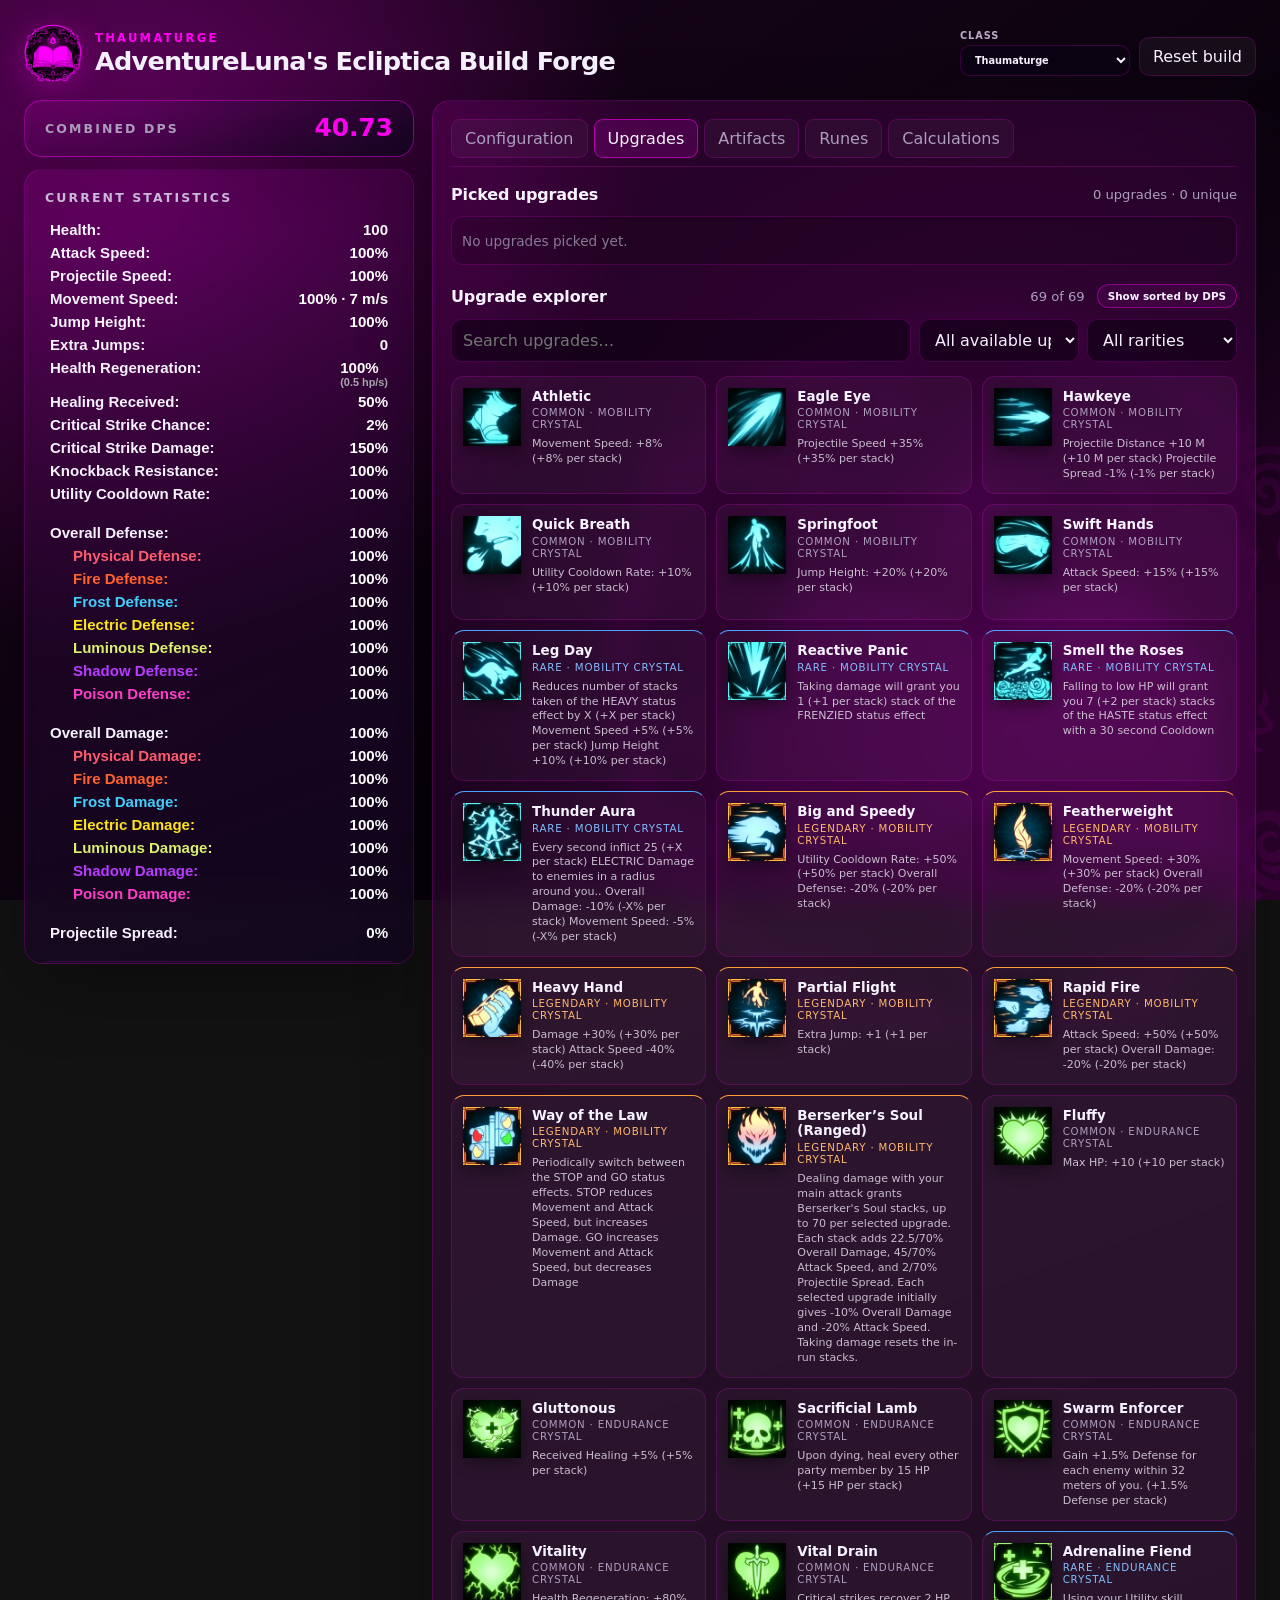
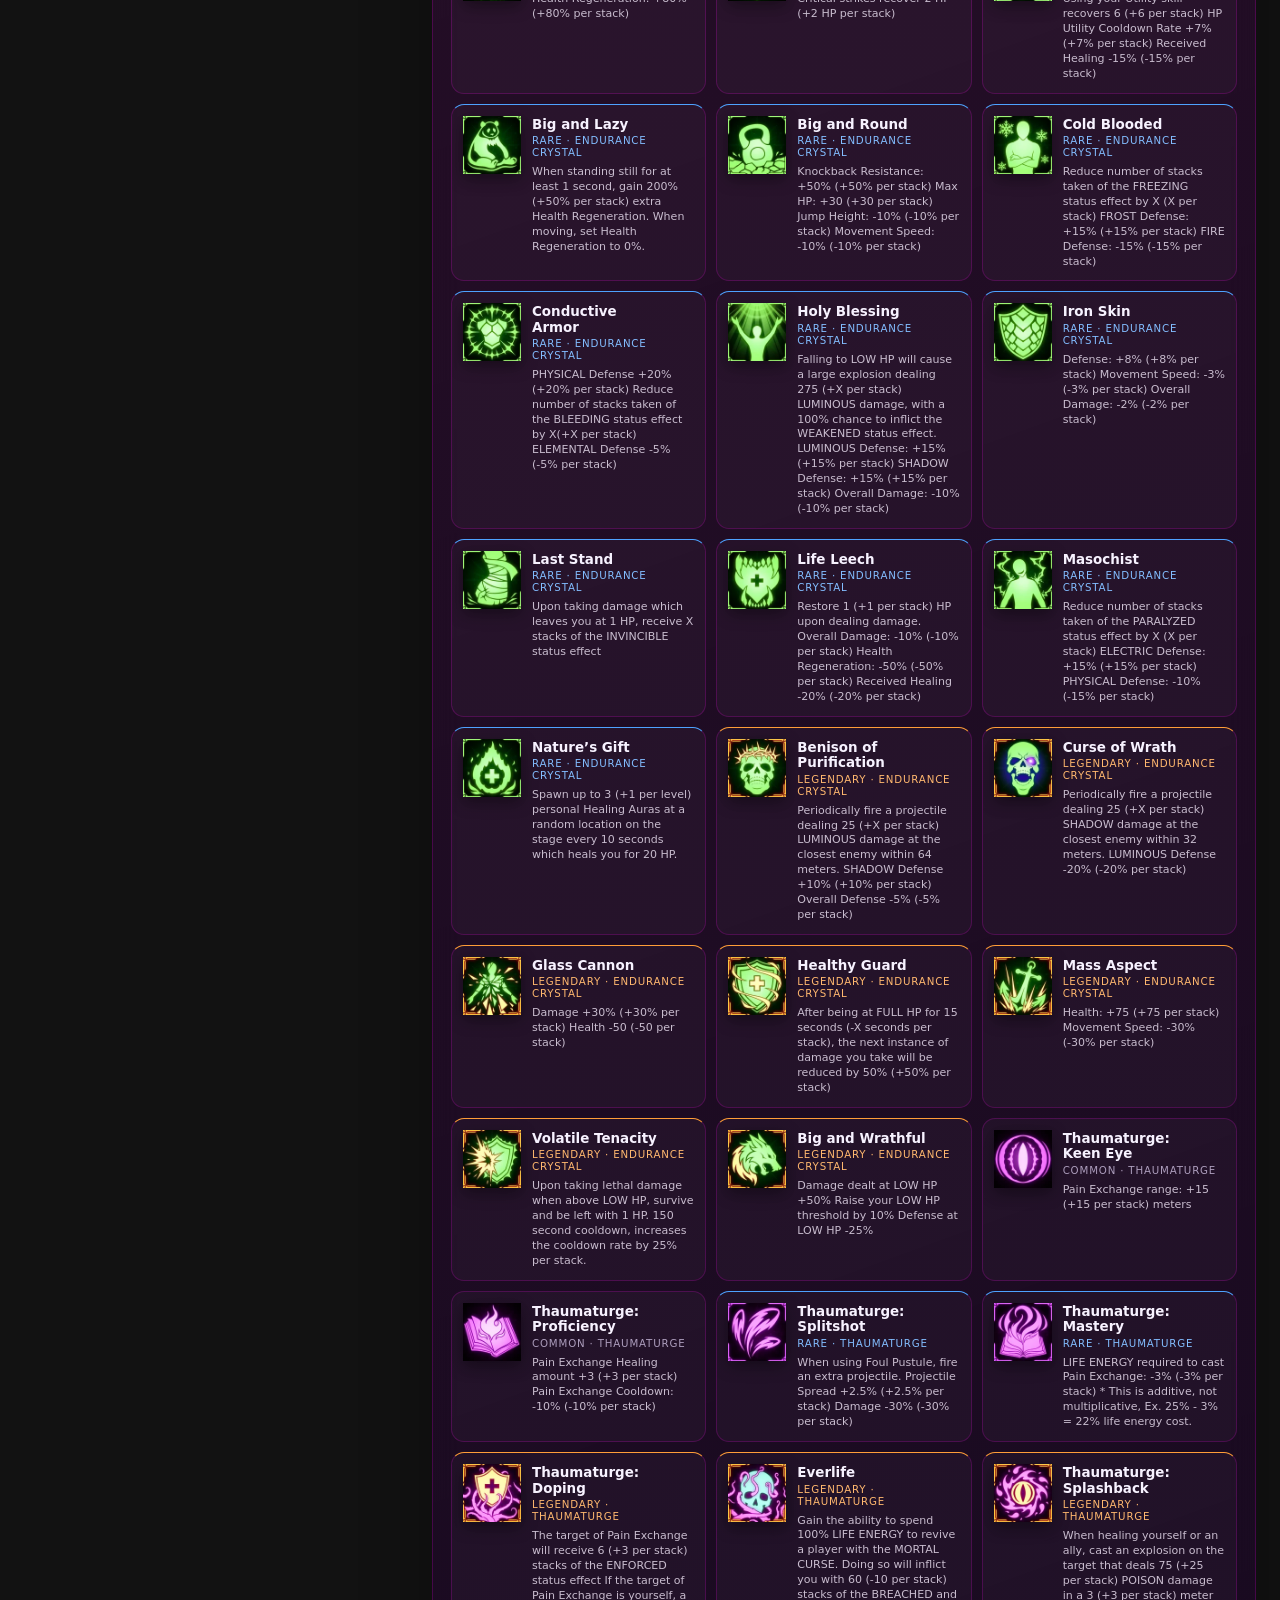
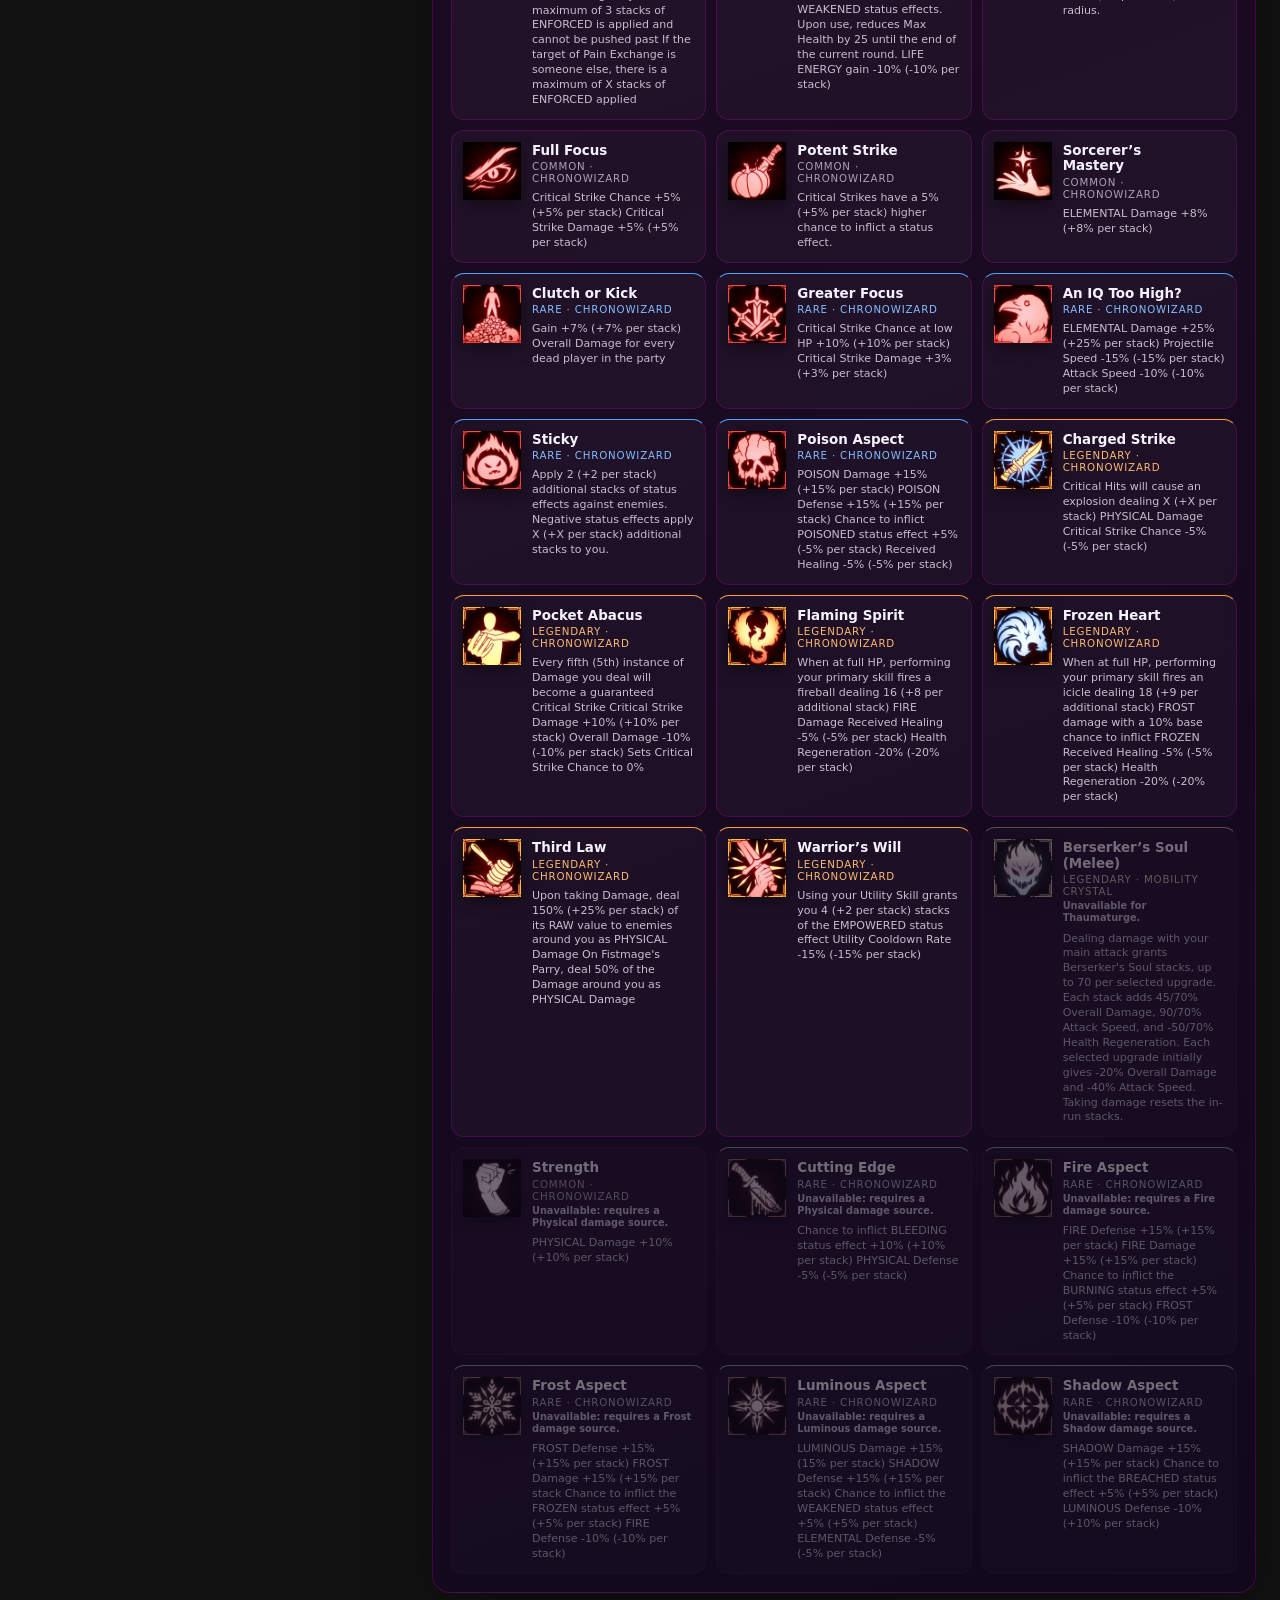
==== commit b50f02ea: "Add Potent Strike status rates and pinned calculations" ====
--- a/index.html
+++ b/index.html
@@ -1,3 +1,8 @@
+<!-- Version: 0.3.0
+Changelog:
+- 2026-08-25: Added expected Potent Strike status application rates, including the crit-only bonus and average chance per hit.
+- 2026-08-25: Added clickable pinned calculation tooltips that remain visible across tabs, refresh with build changes, and can be dragged.
+-->
 <!doctype html>
 <html lang="en">
 <head>
@@ -481,6 +486,11 @@
     .calculation-tooltip { --tooltip-accent: #d9a4ff; position: fixed; z-index: 1100; display: none; min-width: 150px; max-width: min(390px, calc(100vw - 24px)); overflow: hidden; border: 1px solid color-mix(in srgb, var(--tooltip-accent) 58%, transparent); border-radius: 12px; color: #f7f3f8; background: radial-gradient(circle at 8% 0, color-mix(in srgb, var(--tooltip-accent) 18%, transparent), transparent 48%), linear-gradient(145deg, rgba(24, 22, 28, .98), rgba(7, 8, 11, .98)); box-shadow: inset 0 1px rgba(255,255,255,.1), 0 14px 38px rgba(0,0,0,.62), 0 0 22px color-mix(in srgb, var(--tooltip-accent) 18%, transparent); padding: 11px 13px 10px; font: 700 .7rem/1.42 ui-monospace, SFMono-Regular, Consolas, monospace; backdrop-filter: blur(18px) saturate(1.25); pointer-events: none; }
     .calculation-tooltip::before { content: ""; position: absolute; inset: 0 0 auto; height: 3px; background: linear-gradient(90deg, transparent, var(--tooltip-accent) 22% 78%, transparent); box-shadow: 0 0 12px var(--tooltip-accent); }
     .calculation-tooltip.visible { display: block; }
+    .calculation-tooltip.pinned { pointer-events: auto; }
+    .calculation-tooltip-pinned-bar { display: flex; align-items: center; justify-content: space-between; gap: 12px; margin: -2px -2px 10px; border-bottom: 1px solid color-mix(in srgb, var(--tooltip-accent) 26%, transparent); padding: 0 0 8px; color: color-mix(in srgb, var(--tooltip-accent) 78%, white); cursor: grab; font-family: Inter, ui-sans-serif, system-ui, sans-serif; font-size: .55rem; font-weight: 900; letter-spacing: .1em; text-transform: uppercase; user-select: none; touch-action: none; }
+    .calculation-tooltip.dragging .calculation-tooltip-pinned-bar { cursor: grabbing; }
+    .calculation-tooltip-unpin { border: 1px solid color-mix(in srgb, var(--tooltip-accent) 48%, transparent); border-radius: 999px; color: #fff; background: color-mix(in srgb, var(--tooltip-accent) 13%, transparent); padding: 3px 7px; cursor: pointer; font: 800 .56rem/1 Inter, ui-sans-serif, system-ui, sans-serif; letter-spacing: .02em; text-transform: none; }
+    .calculation-tooltip-unpin:hover { background: color-mix(in srgb, var(--tooltip-accent) 25%, transparent); }
     .calculation-tooltip-head { display: flex; gap: 7px; align-items: center; margin-bottom: 4px; color: color-mix(in srgb, var(--tooltip-accent) 86%, white); font-family: Inter, ui-sans-serif, system-ui, sans-serif; font-size: .58rem; font-weight: 900; letter-spacing: .12em; text-transform: uppercase; }
     .calculation-tooltip-icon { width: 15px; height: 15px; display: inline-grid; place-items: center; border: 1px solid color-mix(in srgb, var(--tooltip-accent) 72%, transparent); border-radius: 5px; background: color-mix(in srgb, var(--tooltip-accent) 14%, transparent); box-shadow: 0 0 8px color-mix(in srgb, var(--tooltip-accent) 22%, transparent); font-size: .48rem; }
     .calculation-tooltip-title { margin: 2px 0 6px; color: color-mix(in srgb, var(--tooltip-accent) 80%, white); font-family: Inter, ui-sans-serif, system-ui, sans-serif; font-size: .82rem; font-weight: 900; }
@@ -999,7 +1009,7 @@
       ["Mobility Crystal","Legendary","Rapid_Fire.png","Rapid Fire","Attack Speed: +50% (+50% per stack) Overall Damage: -20% (-20% per stack)"],
       ["Mobility Crystal","Legendary","Way_of_the_Law.png","Way of the Law","Periodically switch between the STOP and GO status effects. STOP reduces Movement and Attack Speed, but increases Damage. GO increases Movement and Attack Speed, but decreases Damage"],
       ["Chronowizard","Common","Full_Focus.png","Full Focus","Critical Strike Chance +5% (+5% per stack) Critical Strike Damage +5% (+5% per stack)"],
-      ["Chronowizard","Common","Potent_Strike.png","Potent Strike","Critical Strikes have a 6% (+6% per stack) higher chance to inflict a status effect."],
+      ["Chronowizard","Common","Potent_Strike.png","Potent Strike","Critical Strikes have a 5% (+5% per stack) higher chance to inflict a status effect."],
       ["Chronowizard","Common","Sorcerer's_Mastery.png","Sorcerer’s Mastery","ELEMENTAL Damage +8% (+8% per stack)"],
       ["Chronowizard","Common","Strength.png","Strength","PHYSICAL Damage +10% (+10% per stack)"],
       ["Chronowizard","Rare","Clutch_or_Kick.png","Clutch or Kick","Gain +7% (+7% per stack) Overall Damage for every dead player in the party"],
@@ -1969,6 +1979,15 @@
       });
     }
 
+    let pinnedCalculationKey = null;
+    let pinnedCalculationPosition = null;
+    let calculationTooltipDragState = null;
+
+    function calculationValueForKey(key) {
+      if (!key) return null;
+      return document.querySelector(`[data-calculation-key="${CSS.escape(key)}"]`);
+    }
+
     function positionCalculationTooltip(clientX, clientY) {
       const tooltip = $("#calculation-tooltip");
       const gap = 14;
@@ -1977,8 +1996,22 @@
       let top = clientY + gap;
       if (left + box.width > window.innerWidth - 8) left = clientX - box.width - gap;
       if (top + box.height > window.innerHeight - 8) top = clientY - box.height - gap;
-      tooltip.style.left = `${Math.max(8, left)}px`;
-      tooltip.style.top = `${Math.max(8, top)}px`;
+      left = Math.min(Math.max(8, left), Math.max(8, window.innerWidth - box.width - 8));
+      top = Math.min(Math.max(8, top), Math.max(8, window.innerHeight - box.height - 8));
+      tooltip.style.left = `${left}px`;
+      tooltip.style.top = `${top}px`;
+      if (pinnedCalculationKey) pinnedCalculationPosition = { left, top };
+    }
+
+    function clampPinnedCalculationTooltipPosition() {
+      const tooltip = $("#calculation-tooltip");
+      if (!pinnedCalculationKey || !tooltip.classList.contains("visible")) return;
+      const box = tooltip.getBoundingClientRect();
+      const left = Math.min(Math.max(8, box.left), Math.max(8, window.innerWidth - box.width - 8));
+      const top = Math.min(Math.max(8, box.top), Math.max(8, window.innerHeight - box.height - 8));
+      tooltip.style.left = `${left}px`;
+      tooltip.style.top = `${top}px`;
+      pinnedCalculationPosition = { left, top };
     }
 
     function showCalculationTooltip(value, clientX, clientY) {
@@ -2032,17 +2065,101 @@
           ${sourceDetailsMarkup}`
         : `<div class="calculation-tooltip-head"><span class="calculation-tooltip-icon">ƒ</span>Formula${formulaSourceIcon}${damageBadge}</div>
           <div class="calculation-tooltip-expression">${applicationBreakdownMarkup || lines.map(line => `<span class="calculation-tooltip-expression-line">${escapeHtml(line)}</span>`).join("")}</div>${breakdownMarkup}`;
-      tooltip.innerHTML = `${upgradeMarkup}${contextMarkup}`;
+      const pinnedMarkup = pinnedCalculationKey === value.dataset.calculationKey
+        ? `<div class="calculation-tooltip-pinned-bar" data-calculation-tooltip-drag-handle><span>Pinned calculation</span><button class="calculation-tooltip-unpin" type="button" data-calculation-tooltip-unpin>Unpin</button></div>`
+        : "";
+      tooltip.innerHTML = `${pinnedMarkup}${upgradeMarkup}${contextMarkup}`;
+      tooltip.classList.toggle("pinned", Boolean(pinnedCalculationKey));
       tooltip.classList.add("visible");
       highlightCalculationReferences((value.dataset.calculationRefs || "").split("|"));
-      const rect = value.getBoundingClientRect();
-      positionCalculationTooltip(clientX ?? rect.right, clientY ?? rect.bottom);
-    }
-
-    function hideCalculationTooltip() {
-      $("#calculation-tooltip").classList.remove("visible");
+      if (pinnedCalculationPosition) {
+        tooltip.style.left = `${pinnedCalculationPosition.left}px`;
+        tooltip.style.top = `${pinnedCalculationPosition.top}px`;
+        clampPinnedCalculationTooltipPosition();
+      } else {
+        const rect = value.getBoundingClientRect();
+        positionCalculationTooltip(clientX ?? rect.right, clientY ?? rect.bottom);
+      }
+    }
+
+    function hideCalculationTooltip(force = false) {
+      if (pinnedCalculationKey && !force) return;
+      const tooltip = $("#calculation-tooltip");
+      tooltip.classList.remove("visible", "pinned", "dragging");
       clearCalculationReferences();
     }
+
+    function unpinCalculationTooltip() {
+      pinnedCalculationKey = null;
+      pinnedCalculationPosition = null;
+      calculationTooltipDragState = null;
+      hideCalculationTooltip(true);
+    }
+
+    function pinCalculationTooltip(value, clientX, clientY) {
+      if (!pinnedCalculationKey) pinnedCalculationPosition = null;
+      pinnedCalculationKey = value.dataset.calculationKey;
+      showCalculationTooltip(value, clientX, clientY);
+    }
+
+    function refreshPinnedCalculationTooltip() {
+      if (!pinnedCalculationKey) return;
+      const value = calculationValueForKey(pinnedCalculationKey);
+      if (!value) {
+        unpinCalculationTooltip();
+        return;
+      }
+      showCalculationTooltip(value);
+    }
+
+    const calculationTooltip = $("#calculation-tooltip");
+    calculationTooltip.addEventListener("click", event => {
+      const button = event.target.closest("[data-calculation-tooltip-unpin]");
+      if (!button) return;
+      event.preventDefault();
+      event.stopPropagation();
+      unpinCalculationTooltip();
+    });
+
+    calculationTooltip.addEventListener("pointerdown", event => {
+      const handle = event.target.closest("[data-calculation-tooltip-drag-handle]");
+      if (!pinnedCalculationKey || !handle || event.target.closest("[data-calculation-tooltip-unpin]")) return;
+      const rect = calculationTooltip.getBoundingClientRect();
+      calculationTooltipDragState = {
+        pointerId: event.pointerId,
+        handle,
+        startX: event.clientX,
+        startY: event.clientY,
+        startLeft: rect.left,
+        startTop: rect.top
+      };
+      handle.setPointerCapture?.(event.pointerId);
+      calculationTooltip.classList.add("dragging");
+      event.preventDefault();
+    });
+
+    calculationTooltip.addEventListener("pointermove", event => {
+      const drag = calculationTooltipDragState;
+      if (!drag || drag.pointerId !== event.pointerId) return;
+      const rect = calculationTooltip.getBoundingClientRect();
+      const left = Math.min(Math.max(8, drag.startLeft + event.clientX - drag.startX), Math.max(8, window.innerWidth - rect.width - 8));
+      const top = Math.min(Math.max(8, drag.startTop + event.clientY - drag.startY), Math.max(8, window.innerHeight - rect.height - 8));
+      calculationTooltip.style.left = `${left}px`;
+      calculationTooltip.style.top = `${top}px`;
+      pinnedCalculationPosition = { left, top };
+    });
+
+    function finishCalculationTooltipDrag(event) {
+      const drag = calculationTooltipDragState;
+      if (!drag || drag.pointerId !== event.pointerId) return;
+      drag.handle.releasePointerCapture?.(event.pointerId);
+      calculationTooltipDragState = null;
+      calculationTooltip.classList.remove("dragging");
+    }
+
+    calculationTooltip.addEventListener("pointerup", finishCalculationTooltipDrag);
+    calculationTooltip.addEventListener("pointercancel", finishCalculationTooltipDrag);
+    window.addEventListener("resize", clampPinnedCalculationTooltipPosition);
 
     let loadingSharedBuild = false;
 
@@ -2667,6 +2784,11 @@
       if (!Number.isFinite(baseChance) || attackSpeedMultiplier <= 0) return null;
       const bonus = STATUS_CHANCE_BONUSES[statusId];
       return (baseChance + (bonus ? count(bonus.upgradeId) * bonus.chancePerStack : 0)) / attackSpeedMultiplier;
+    }
+
+    function potentStrikeStatusChanceBonus(attackSpeedMultiplier) {
+      if (!Number.isFinite(attackSpeedMultiplier) || attackSpeedMultiplier <= 0) return 0;
+      return count("Potent_Strike") * 0.05 / attackSpeedMultiplier;
     }
 
     function calculationElementMultipliers(stats) {
@@ -2998,6 +3120,7 @@
       const calculation = EclipticaCalculationEngine.calculate({
         sources,
         criticalChance: Math.max(0, criticalChancePercent) / 100,
+        criticalStatusChanceBonus: potentStrikeStatusChanceBonus(Math.max(0, Number(stats.attackSpeed || 0) / 100)),
         criticalDamageMultiplier: Number(stats.criticalDamage || 0) / 100,
         overallMultiplier: Number(stats.overallDamage || 0) / 100,
         elementalMultipliers,
@@ -3030,6 +3153,7 @@
         if (render) {
           content.innerHTML = `<div class="calculation-empty">${escapeHtml(UNIMPLEMENTED_DPS_MESSAGE)}</div>`;
           updateCombinedDpsSummary(0, false);
+          refreshPinnedCalculationTooltip();
         }
         return { combinedTotalDps: 0 };
       }
@@ -3037,6 +3161,7 @@
         if (render) {
           content.innerHTML = `<div class="calculation-empty">${escapeHtml(model.emptyMessage)}</div>`;
           updateCombinedDpsSummary(0);
+          refreshPinnedCalculationTooltip();
         }
         return { combinedTotalDps: 0 };
       }
@@ -3110,14 +3235,24 @@
           sources: status.sources.map(source => ({
             name: source.name,
             hitsPerSecond: rateNumber(source.hitsPerSecond),
-            chanceCalculation: source.bossApplicationPenalty > 1
-              ? `${percent(source.baseApplicationChance)} ÷ ${rateNumber(source.bossApplicationPenalty)}× boss penalty = ${percent(source.applicationChance)}`
-              : percent(source.applicationChance),
+            chanceCalculation: (() => {
+              const chanceFormula = source.criticalApplicationChanceBonus > 0
+                ? `${percent(source.baseApplicationChance)} + (${percent(model.context.criticalChance)} × ${percent(source.criticalApplicationChanceBonus)}) = ${percent(source.averageApplicationChance)}`
+                : percent(source.averageApplicationChance);
+              return source.bossApplicationPenalty > 1
+                ? `${chanceFormula} ÷ ${rateNumber(source.bossApplicationPenalty)}× boss penalty = ${percent(source.applicationChance)}`
+                : chanceFormula;
+            })(),
             applicationsPerSecond: rateNumber(source.applicationsPerSecond)
           })),
           total: rateNumber(status.applicationsPerSecond), interval: number(status.applicationInterval)
         };
         const rowsForStatus = [{
+          key: `${status.id}:chance`, label: "Average application chance", value: percent(status.averageApplicationChance), exact: status.averageApplicationChance,
+          formula: status.sources.length === 1
+            ? breakdown.sources[0].chanceCalculation
+            : `Weighted by source hit rate = ${percent(status.averageApplicationChance)}`, applicationBreakdown: breakdown
+        }, {
           key: `${status.id}:interval`, label: "Average time between applications", value: `${number(status.applicationInterval)} s`, exact: status.applicationInterval,
           formula: `1 ÷ ${rateNumber(status.applicationsPerSecond)} applications/s = ${number(status.applicationInterval)}s`, applicationBreakdown: breakdown
         }];
@@ -3149,6 +3284,7 @@
       }, {})).map(item => ({ ...item, value: number(item.exact) }));
       const columns = model.damageSources;
       content.innerHTML = `<div class="calculation-stack"><section class="damage-calculation"><div class="damage-table-wrap"><table class="damage-table ${model.classKey === "twinmage" && model.attackSources.filter(source => source.position?.includes("hand")).length > 1 ? "dual-hand" : "single-hand"} shared-ability-table"><colgroup><col class="damage-label-col"><col class="damage-data-col" span="${columns.length}"></colgroup><thead><tr><th scope="col"><span class="damage-hand-position">Current build</span><span class="damage-hand-title">${escapeHtml(model.className)}</span></th>${columns.map(source => `<th scope="col" class="damage-column ${sourceColumnClasses(source)}" data-element="${escapeHtml(source.element)}">${sourceColumnToggle(source)}</th>`).join("")}</tr></thead><tbody>${rows.map(row => `<tr class="${row.sectionBreak ? "damage-section-break " : ""}${row.total ? "damage-total-row" : ""}"><th scope="row" class="damage-label">${escapeHtml(row.label)}</th>${columns.map(source => `<td class="damage-column ${sourceColumnClasses(source)}" data-element="${escapeHtml(source.element)}"><span class="damage-value ${row.value(source) === "-" ? "damage-value-unknown" : ""}" data-exact-value="${escapeHtml(String(row.exact(source)))}" ${calculationAttributes(damageKey(source, row.key), row.formula(source), row.refs ? row.refs(source) : [])} ${row.damageValue ? damageTypeAttributes(source) : ""} ${sourceIconAttributes(source)} ${sourceUpgradeAttributes(source)}>${escapeHtml(row.value(source))}</span></td>`).join("")}</tr>`).join("")}</tbody><tfoot><tr class="damage-combined-row"><th scope="row" class="damage-combined-label">Combined DPS</th><td colspan="${columns.length}" class="damage-column"><span class="damage-combined-value" data-exact-value="${escapeHtml(String(model.combinedTotalDps))}" data-calculation-breakdown="${escapeHtml(JSON.stringify(combinedBreakdown))}" ${calculationAttributes("damage:combined:total-dps", `${includedSources.length ? includedSources.map(source => number(source.damage.totalDps)).join(" + ") : "0.00"} = ${number(model.combinedTotalDps)}`)}>${number(model.combinedTotalDps)}</span></td></tr></tfoot></table></div></section><div class="calculation-secondary"><section class="crit-table-wrap"><table class="crit-table"><thead><tr><th colspan="2">Critical hits</th></tr></thead><tbody>${criticalRows.map(row => `<tr><th scope="row" class="crit-label">${escapeHtml(row[1])}</th><td class="crit-value" ${calculationAttributes(row[0], row[3])}>${escapeHtml(row[2])}</td></tr>`).join("")}</tbody></table></section>${statusMarkup}</div></div>`;
+      refreshPinnedCalculationTooltip();
       return { combinedTotalDps: model.combinedTotalDps };
     }
 
@@ -3269,26 +3405,34 @@
       updateShareWidget();
     });
 
+    $("#calculation-content").addEventListener("click", event => {
+      const value = event.target.closest("[data-calculation-formula]");
+      if (!value || value.matches("button")) return;
+      pinCalculationTooltip(value, event.clientX, event.clientY);
+    });
+
     $("#calculation-content").addEventListener("mouseover", event => {
       const value = event.target.closest("[data-calculation-formula]");
-      if (value) showCalculationTooltip(value, event.clientX, event.clientY);
+      if (value && !pinnedCalculationKey) showCalculationTooltip(value, event.clientX, event.clientY);
     });
 
     $("#calculation-content").addEventListener("mousemove", event => {
-      if (event.target.closest("[data-calculation-formula]")) positionCalculationTooltip(event.clientX, event.clientY);
+      if (!pinnedCalculationKey && event.target.closest("[data-calculation-formula]")) positionCalculationTooltip(event.clientX, event.clientY);
     });
 
     $("#calculation-content").addEventListener("mouseout", event => {
       const value = event.target.closest("[data-calculation-formula]");
-      if (value && !value.contains(event.relatedTarget)) hideCalculationTooltip();
+      if (!pinnedCalculationKey && value && !value.contains(event.relatedTarget)) hideCalculationTooltip();
     });
 
     $("#calculation-content").addEventListener("focusin", event => {
       const value = event.target.closest("[data-calculation-formula]");
-      if (value) showCalculationTooltip(value);
+      if (value && !pinnedCalculationKey) showCalculationTooltip(value);
     });
 
-    $("#calculation-content").addEventListener("focusout", hideCalculationTooltip);
+    $("#calculation-content").addEventListener("focusout", () => {
+      if (!pinnedCalculationKey) hideCalculationTooltip();
+    });
 
     $("#catalog").addEventListener("click", event => {
       const card = event.target.closest(".upgrade");
